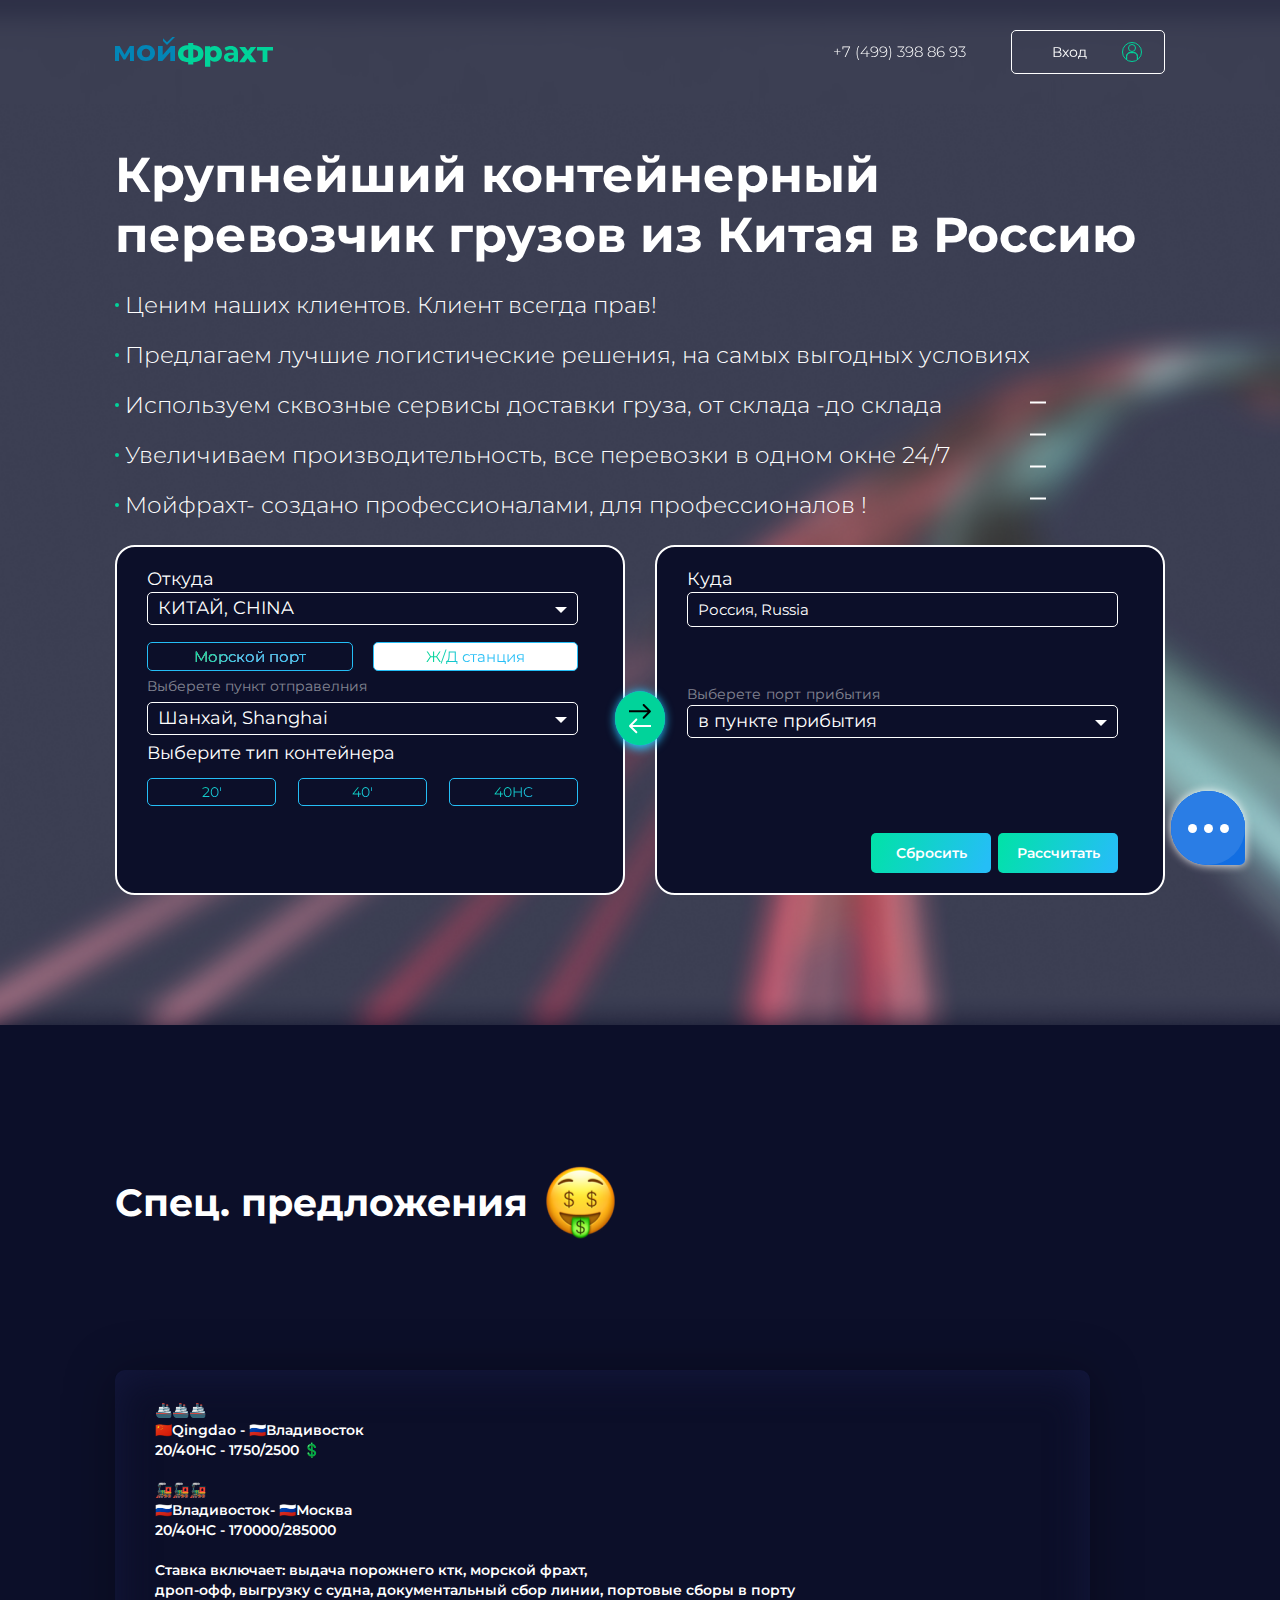
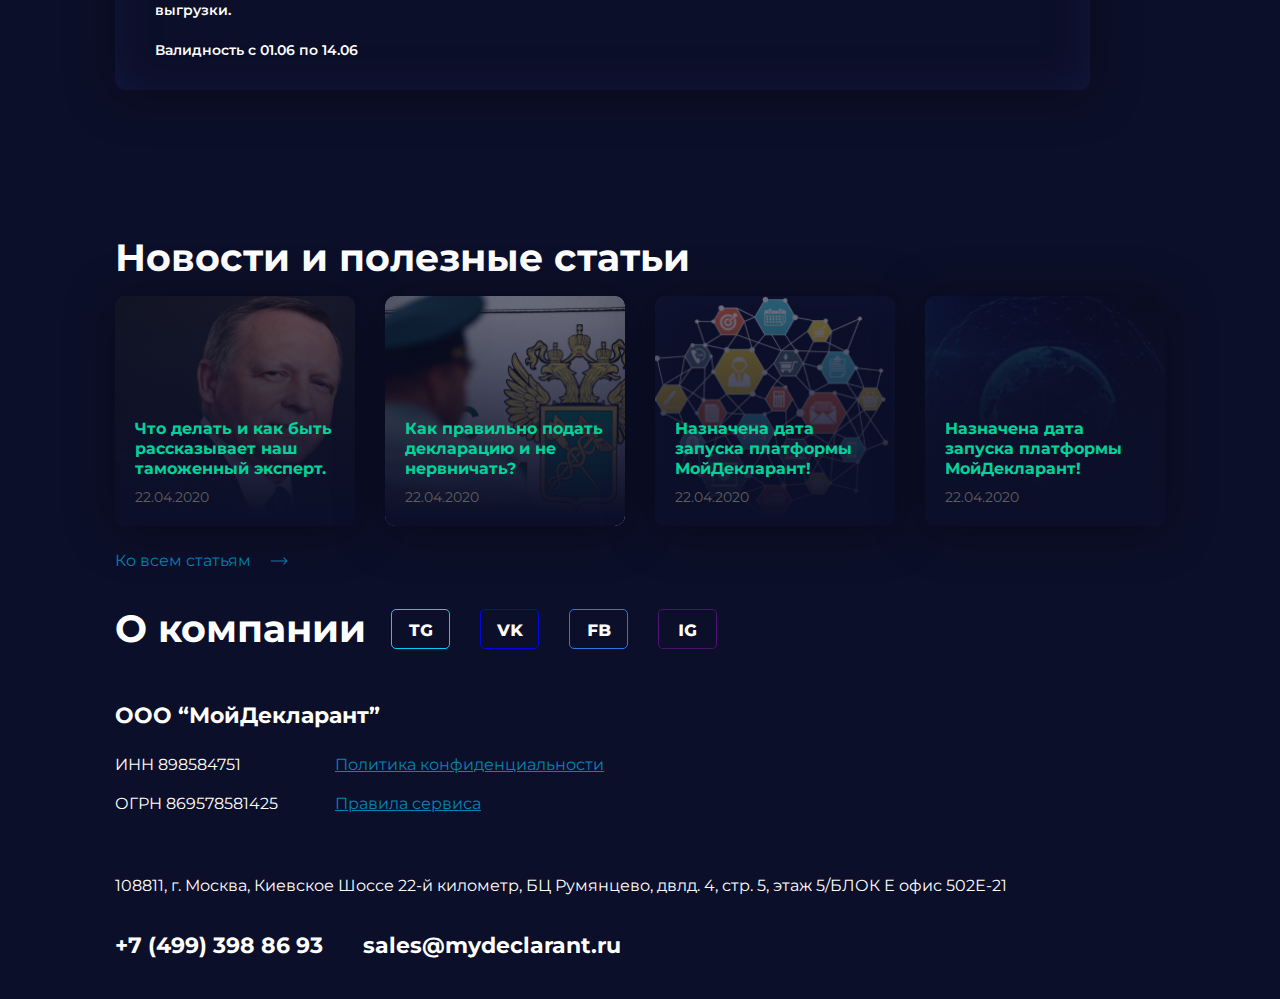
==== index.html @ 87dac3f7 "Add files via upload" ====
<!DOCTYPE html>
<html lang="en">

<head>
    <meta charset="UTF-8">
    <meta http-equiv="X-UA-Compatible" content="IE=edge">
    <meta name="viewport" content="width=device-width, initial-scale=1.0">
    <title>Document</title>
    <link rel="stylesheet" href="css/style.min.css">
    <link rel="preconnect" href="https://fonts.googleapis.com">
    <link rel="preconnect" href="https://fonts.gstatic.com" crossorigin>
    <link
        href="https://fonts.googleapis.com/css2?family=Inter&family=Montserrat:ital,wght@0,200;0,300;0,400;0,500;0,600;0,700;0,800;0,900;1,300&display=swap"
        rel="stylesheet">
    <link rel="stylesheet" href="https://cdn.jsdelivr.net/npm/swiper@8/swiper-bundle.min.css" />
    <link rel="stylesheet" href="https://cdn.jsdelivr.net/npm/@fancyapps/ui@4.0/dist/fancybox.css" />
</head>

<body>

    <header class="header">
        <div class="container">
            <div class="header__inner">
                <a class="header__logo logo" href="#">
                    <img class="logo-img" src="images/logo.svg" alt="logo">
                </a>
                <div class="header__wrapper">
                    <a class="header__phone" href="tel:+74993988693">
                        +7 (499) 398 86 93
                    </a>
                    <a class="header__link" href="https://system.mydeclarant.ru/auth-gate/login">
                        <span>
                            Вход
                        </span>
                        <svg width="20" height="20" viewBox="0 0 20 20" fill="none" xmlns="http://www.w3.org/2000/svg">
                            <path
                                d="M15.5 14.2609V17.0163L15.3 17.1322V14.2609C15.3 13.7965 15.2099 13.3366 15.0345 12.9072C14.8592 12.4778 14.6021 12.0872 14.2774 11.7578C13.9527 11.4284 13.5669 11.1668 13.1418 10.9881C12.7166 10.8094 12.2606 10.7174 11.8 10.7174H8.2C7.2694 10.7174 6.3784 11.0925 5.72259 11.7578C5.06703 12.4229 4.7 13.3234 4.7 14.2609V16.9867L4.5 16.9287V14.2609C4.5 13.2611 4.89154 12.3037 5.58624 11.599C6.2807 10.8945 7.22104 10.5 8.2 10.5H11.8C12.779 10.5 13.7193 10.8945 14.4138 11.599C15.1085 12.3037 15.5 13.2611 15.5 14.2609Z"
                                stroke="#01D39A" />
                            <circle cx="10" cy="10" r="9.5" stroke="#01D39A" />
                            <circle cx="10" cy="6" r="3.5" stroke="#01D39A" />
                        </svg>
                        <span class="line line--left"></span>
                        <span class="line line--right"></span>
                    </a>
                </div>
                <button class="header__burger">
                    <span>

                    </span>
                    <span>

                    </span>
                    <span>

                    </span>
                </button>
            </div>
        </div>
    </header>

    <div class="wrapper">
        <main class="main">
            <section class="main__section-top section-top" id="section-top">
                <div class="container">
                    <div class="section-top__inner">
                        <div class="section-top__body section-top-body">
                            <h1 class="section-top-body__title">
                                Крупнейший контейнерный перевозчик грузов из Китая в Россию
                            </h1>
                            <ul class="section-top-body__list">
                                <li class="section-top-body__list-item">
                                    Ценим наших клиентов. Клиент всегда прав!
                                </li>
                                <li class="section-top-body__list-item">
                                    Предлагаем лучшие логистические решения, на самых выгодных условиях
                                </li>
                                <li class="section-top-body__list-item">
                                    Используем сквозные сервисы доставки груза, от склада -до склада
                                </li>
                                <li class="section-top-body__list-item">
                                    Увеличиваем производительность, все перевозки в одном окне 24/7
                                </li>
                                <li class="section-top-body__list-item">
                                    Мойфрахт- создано профессионалами, для профессионалов !
                                </li>
                            </ul>
                        </div>
                        <form class="section-top__form section-top-form section-top-form--station">
                            <div class="section-top-form__from section-top-form-from">
                                <h3 class="section-top-form-from__title">
                                    Откуда
                                </h3>
                                <div class="section-top-form-from__select custom-select" style="width:200px;">
                                    <select>
                                        <option value="0">КИТАЙ, CHINA
                                        </option>
                                        <option value="1">
                                            КИТАЙ, CHINA

                                        </option>
                                        <option value="2">
                                            ВЬЕТНАМ, VIETNAM (Вьетнам)

                                        </option>
                                        <option value="3">
                                            ИНДИЯ, INDIA

                                        </option>
                                        <option value="4">
                                            КОРЕЯ, KOREA

                                        </option>
                                        <option value="5">
                                            ТАЙЛАНД, THAILAND

                                        </option>
                                    </select>
                                </div>
                                <div class="section-top-form-from__buttons section-top-form-from-buttons">
                                    <div class="section-top-form-from-buttons__box">
                                        <p class="section-top-form-from-buttons__box-text">
                                            Морской порт
                                        </p>
                                        <input class="section-top-form-from-buttons__box-input" type="checkbox" id="0">
                                    </div>
                                    <div
                                        class="section-top-form-from-buttons__box section-top-form-from-buttons__box--active">
                                        <p class="section-top-form-from-buttons__box-text">
                                            Ж/Д станция
                                        </p>
                                        <input class="section-top-form-from-buttons__box-input" type="checkbox" id="1">
                                    </div>
                                </div>
                                <p class="section-top-form-from__text">
                                    Выберете пункт отправелния
                                </p>
                                <div class="section-top-form-from__target-select section-top-form-from__target-select--acitve custom-select"
                                    style="width:200px;" id="1">
                                    <select>
                                        <option value="0">
                                            Шанхай, Shanghai

                                        </option>
                                        <option value="1">
                                            Шанхай, Shanghai

                                        </option>
                                        <option value="2">
                                            Нингбо, Ningbo

                                        </option>
                                        <option value="3">
                                            Циндао, Qingdao

                                        </option>
                                        <option value="4">
                                            Сямынь, Xiamen

                                        </option>
                                        <option value="5">
                                            Яньтянь, Yantian

                                        </option>
                                        <option value="6">
                                            Далянь, Dalian

                                        </option>
                                        <option value="7">
                                            Синганг, Xingang

                                        </option>
                                        <option value="8">
                                            Тианзинь, Tianjin

                                        </option>
                                        <option value="9">
                                            Шантоу, Shantou

                                        </option>
                                        <option value="10">
                                            Шэкоу, Shekou

                                        </option>
                                        <option value="11">
                                            Тайцанг, Taicang

                                        </option>
                                        <option value="12">
                                            Жапу, Zhapu

                                        </option>
                                        <option value="13">
                                            Нанша, Nansha

                                        </option>
                                        <option value="14">
                                            Рижао, Rizhao

                                        </option>
                                        <option value="15">
                                            Ляньюньган, Lianyungang

                                        </option>
                                    </select>
                                </div>
                                <div class="section-top-form-from__target-select custom-select" style="width:200px;"
                                    id="2">
                                    <select>
                                        <option value="0">
                                            Хайфон, HaiPhong

                                        </option>
                                        <option value="1">
                                            Хайфон, HaiPhong

                                        </option>
                                        <option value="2">
                                            Хошимин, Ho Chi Minh

                                        </option>
                                    </select>
                                </div>
                                <div class="section-top-form-from__target-select custom-select" style="width:200px;"
                                    id="3">
                                    <select>
                                        <option value="0">
                                            Мундра, Mundra

                                        </option>
                                        <option value="1">
                                            Мундра, Mundra

                                        </option>
                                        <option value="2">
                                            Нава Шева, Nhava Sheva

                                        </option>
                                    </select>
                                </div>
                                <div class="section-top-form-from__target-select custom-select" style="width:200px;"
                                    id="4">
                                    <select>
                                        <option value="0">
                                            Пусан, Busan

                                        </option>
                                        <option value="1">
                                            Пусан, Busan

                                        </option>
                                    </select>
                                </div>
                                <div class="section-top-form-from__target-select custom-select" style="width:200px;"
                                    id="5">
                                    <select>
                                        <option value="0">
                                            Бангкок, Bangkok

                                        </option>
                                        <option value="1">
                                            Бангкок, Bangkok

                                        </option>
                                        <option value="2">
                                            Лаем Чабанг, Laem Chabang

                                        </option>
                                    </select>
                                </div>
                                <p class="section-top-form-from__subtexxt">
                                    Выберите тип контейнера
                                </p>
                                <div class="section-top-form-from__types section-top-form-from-types">
                                    <div class="section-top-form-from-types__box">
                                        <p class="section-top-form-from-types__box-text">
                                            20'
                                        </p>
                                        <input class="section-top-form-from-types__box-input" type="checkbox">
                                    </div>
                                    <div class="section-top-form-from-types__box">
                                        <p class="section-top-form-from-types__box-text">
                                            40'
                                        </p>
                                        <input class="section-top-form-from-types__box-input" type="checkbox">
                                    </div>
                                    <div class="section-top-form-from-types__box">
                                        <p class="section-top-form-from-types__box-text">
                                            40HC
                                        </p>
                                        <input class="section-top-form-from-types__box-input" type="checkbox">
                                    </div>
                                </div>
                            </div>
                            <button class="section-top-form__btn">
                                <svg width="50" height="55" viewBox="0 0 50 55" fill="none"
                                    xmlns="http://www.w3.org/2000/svg">
                                    <ellipse cx="25" cy="27.358" rx="25" ry="27.0062" fill="#25BEF6" />
                                    <ellipse cx="25" cy="27.358" rx="25" ry="27.0062" fill="#01D39A" />
                                    <path
                                        d="M35.7071 21.0435C36.0976 20.653 36.0976 20.0198 35.7071 19.6293L29.3431 13.2654C28.9526 12.8748 28.3195 12.8748 27.9289 13.2654C27.5384 13.6559 27.5384 14.289 27.9289 14.6796L33.5858 20.3364L27.9289 25.9933C27.5384 26.3838 27.5384 27.017 27.9289 27.4075C28.3195 27.798 28.9526 27.798 29.3431 27.4075L35.7071 21.0435ZM14 21.3364L35 21.3364V19.3364L14 19.3364V21.3364Z"
                                        fill="black" />
                                    <path
                                        d="M14.2929 34.2127C13.9024 34.6032 13.9024 35.2364 14.2929 35.6269L20.6569 41.9908C21.0474 42.3814 21.6805 42.3814 22.0711 41.9908C22.4616 41.6003 22.4616 40.9671 22.0711 40.5766L16.4142 34.9198L22.0711 29.2629C22.4616 28.8724 22.4616 28.2392 22.0711 27.8487C21.6805 27.4582 21.0474 27.4582 20.6569 27.8487L14.2929 34.2127ZM36 33.9198L25.5 33.9198L25.5 35.9198L36 35.9198L36 33.9198ZM25.5 33.9198L15 33.9198L15 35.9198L25.5 35.9198L25.5 33.9198Z"
                                        fill="white" />
                                </svg>
                            </button>
                            <div class="section-top-form__to section-top-form-to">
                                <h3 class="section-top-form-to__title">
                                    Куда
                                </h3>
                                <input class="section-top-form-to__input" type="text" value="Россия, Russia" disabled>
                                <p class="section-top-form-to__text">
                                    Выберете пункт назначения
                                </p>
                                <div class="custom-select" style="width:200px;">
                                    <select>
                                        <option value="0">
                                            Владивосток
                                        </option>
                                        <option value="1">
                                            Владивосток
                                        </option>
                                        <option value="2">
                                            Санкт-Петербург
                                        </option>
                                        <option value="3">
                                            Москва
                                        </option>
                                        <option value="4">
                                            Екатеринбург
                                        </option>
                                        <option value="5">
                                            Новосибирск
                                        </option>
                                    </select>
                                </div>
                                <p class="section-top-form-to__text">
                                    Выберете 
                                    <span>
                                        пункт
                                    </span>
                                    <span>
                                        порт
                                    </span>
                                    прибытия
                                </p>
                                <div class="custom-select" style="width:200px;">
                                    <select>
                                        <option value="0">
                                            Владивосток
                                        </option>
                                        <option value="1">
                                            Владивосток
                                        </option>
                                        <option value="2">
                                            Восточный/Находка
                                        </option>
                                        <option value="3">
                                            Санкт-Петербург
                                        </option>
                                    </select>
                                </div>
                                <p class="section-top-form-to__subtext">
                                    Место таможенного оформления
                                </p>
                                <div class="custom-select" style="width:200px;">
                                    <select>
                                        <option value="0">
                                            в пункте прибытия
                                        </option>
                                        <option value="1">
                                            в пункте прибытия
                                        </option>
                                        <option value="2">
                                            в порту прибытия
                                        </option>
                                    </select>
                                </div>
                                <div class="section-top-form-to__buttons">
                                    <button class="section-top-form-to__buttons-btn" type="reset">
                                        Сбросить
                                    </button>
                                    <button class="section-top-form-to__buttons-btn" type="submit">
                                        Рассчитать
                                    </button>
                                </div>
                            </div>
                        </form>
                    </div>
                </div>
            </section>
            <section class="main__offers offers" id="offers">
                <div class="container">
                    <h2 class="offers__title title">
                        Спец. предложения
                        <span>
                            <img class="offers__title-img" src="images/offers-img.png" alt="img">
                        </span>
                    </h2>
                    <div class="offers__box offers-box">
                        <!-- <h3 class="offers-box__title">
                            Предложение месяца
                        </h3> -->
                        <p class="offers-box__text">
                            🚢🚢🚢 <br>
                            🇨🇳Qingdao - 🇷🇺Владивосток <br>
                            20/40HC - 1750/2500 💲
                            <br> <br>
                            🚂🚂🚂 <br>
                            🇷🇺Владивосток- 🇷🇺Москва <br>
                            20/40HC - 170000/285000
                            <br> <br>
                            Ставка включает: выдача порожнего ктк, морской фрахт, <br>
                            дроп-офф, выгрузку с судна, документальный сбор линии, портовые сборы в порту выгрузки.
                            <br> <br>
                            Валидность с 01.06 по 14.06
                        </p>
                        <div class="offers-box__bottom">
                            <del class="offers-box__bottom-past">
                                300 000 ₽
                            </del>
                            <ins class="offers-box__bottom-current">
                                239 500₽
                            </ins>
                        </div>

                    </div>
                </div>
            </section>
            <section class="main__news news" id="news">
                <div class="container">
                    <h2 class="news__title title">
                        Новости и полезные статьи
                    </h2>
                    <div class="news__inner">
                        <div class="news__item news-item">
                            <img class="news-item__img" src="images/news-img-1.png" alt="img">
                            <a class="news-item__link" href="#">
                                Что делать и как быть рассказывает наш таможенный эксперт.
                            </a>
                            <p class="news-item__date">
                                22.04.2020
                            </p>
                        </div>
                        <div class="news__item news-item">
                            <img class="news-item__img" src="images/news-img-2.png" alt="img">
                            <a class="news-item__link" href="#">
                                Как правильно подать декларацию и не нервничать?
                            </a>
                            <p class="news-item__date">
                                22.04.2020
                            </p>
                        </div>
                        <div class="news__item news-item">
                            <img class="news-item__img" src="images/news-img-3.png" alt="img">
                            <a class="news-item__link" href="#">
                                Назначена дата запуска платформы МойДекларант!
                            </a>
                            <p class="news-item__date">
                                22.04.2020
                            </p>
                        </div>
                        <div class="news__item news-item">
                            <img class="news-item__img" src="images/news-img-4.png" alt="img">
                            <a class="news-item__link" href="#">
                                Назначена дата запуска платформы МойДекларант!
                            </a>
                            <p class="news-item__date">
                                22.04.2020
                            </p>
                        </div>
                    </div>
                    <a class="news__link" href="news.html">
                        <span>
                            Ко всем статьям
                        </span>
                        <svg width="17" height="8" viewBox="0 0 17 8" fill="none" xmlns="http://www.w3.org/2000/svg">
                            <path
                                d="M16.3536 4.35355C16.5488 4.15829 16.5488 3.84171 16.3536 3.64645L13.1716 0.464467C12.9763 0.269205 12.6597 0.269205 12.4645 0.464467C12.2692 0.659729 12.2692 0.976312 12.4645 1.17157L15.2929 4L12.4645 6.82843C12.2692 7.02369 12.2692 7.34027 12.4645 7.53553C12.6597 7.7308 12.9763 7.7308 13.1716 7.53554L16.3536 4.35355ZM-4.37114e-08 4.5L16 4.5L16 3.5L4.37114e-08 3.5L-4.37114e-08 4.5Z"
                                fill="#0385B6" />
                        </svg>
                    </a>
                </div>
            </section>
            <section class="main__about about" id="about">
                <div class="container">
                    <div class="about__inner">
                        <h2 class="about__title title">
                            О компании
                        </h2>
                        <ul class="about__socials about-socials">
                            <li class="about-socials__item">
                                <a class="about-socials__link" href="https://t.me/mylogist">
                                    TG
                                </a>
                            </li>
                            <li class="about-socials__item">
                                <a class="about-socials__link" href="https://vk.com/id798464307">
                                    VK
                                </a>
                            </li>
                            <li class="about-socials__item">
                                <a class="about-socials__link"
                                    href="https://www.facebook.com/mydeclarant.ru?mibextid=LQQJ4d">
                                    FB
                                </a>
                            </li>
                            <li class="about-socials__item">
                                <a class="about-socials__link"
                                    href="https://www.instagram.com/mydeclarant.ru/?igshid=1huqmplqkxw2p">
                                    IG
                                </a>
                            </li>
                        </ul>
                    </div>
                </div>
            </section>
            <section class="main__popup popup" id="popup">
                <h2 class="popup__title">
                    Заявка на расчет
                </h2>
                <form class="popup__form popup-form" action="#">
                    <div class="popup-form__box">
                        <label class="popup-form__box-text" for="">
                            Почта
                        </label>
                        <input class="popup-form__box-input" type="text" placeholder="example@mail.com">
                    </div>
                    <div class="popup-form__box">
                        <label class="popup-form__box-text" for="">
                            Пароль
                        </label>
                        <input class="popup-form__box-input" type="text" placeholder="">
                    </div>
                    <div class="popup-form__box">
                        <label class="popup-form__box-text" for="">
                            Повторите пароль
                        </label>
                        <input class="popup-form__box-input" type="text" placeholder="">
                    </div>
                    <label class="container">
                        Я принимаю условия Пользовательского соглашения и даю свое согласие на обработку моей
                        персональной информации на услоиях, определенных Политикой конфиденциальности.
                        <input type="checkbox">
                        <span class="checkmark"></span>
                    </label>
                    <button class="popup-form__btn" type="submit">
                        Подтвердить
                    </button>
                </form>
            </section>
            <div class="main__page-buttons page-buttons">
                <a class="page-buttons__box" href="#section-top" id="1">
                    <div class="page-buttons__btn">

                    </div>
                    <p class="page-buttons__box-text">
                        МойФрахт
                    </p>
                </a>
                <a class="page-buttons__box" href="#offers" id="2">
                    <div class="page-buttons__btn">

                    </div>
                    <p class="page-buttons__box-text">
                        Предложения
                    </p>
                </a>
                <a class="page-buttons__box" href="#news" id="3">
                    <div class="page-buttons__btn">

                    </div>
                    <p class="page-buttons__box-text">
                        Новости
                    </p>
                </a>
                <a class="page-buttons__box" href="#about" id="4">
                    <div class="page-buttons__btn">

                    </div>
                    <p class="page-buttons__box-text">

                        О Компании

                    </p>
                </a>
            </div>
            <div class="main__socials socials">
                <div class="socials__box">
                    <span>

                    </span>
                    <span>

                    </span>
                    <span>

                    </span>
                    <a class="socials__box-link" href="https://join.skype.com/invite/jgzcsWhY6mfs">
                        <img src="images/skype-icon.png" alt="skype">
                    </a>
                    <a class="socials__box-link"
                        href="https://api.whatsapp.com/send/?phone=79251301405&text&type=phone_number&app_absent=0">
                        <img src="images/whatsapp-icon.png" alt="whatsapp">
                    </a>
                    <a class="socials__box-link" href="https://t.me/mylogist">
                        <img src="images/telegram-icon.png" alt="telegram">
                    </a>
                </div>
            </div>
        </main>
        <footer class="footer">
            <div class="container">
                <a class="footer__title" href="https://mydeclarant.ru/">
                    ООО “МойДекларант”
                </a>
                <div class="footer__box">
                    <p class="footer__box-text">
                        ИНН 898584751
                    </p>
                    <a class="footer__box-link" href="files/politika.pdf" download="politika.pdf">
                        Политика конфиденциальности
                    </a>
                </div>
                <div class="footer__box">
                    <p class="footer__box-text">
                        ОГРН 869578581425
                    </p>
                    <a class="footer__box-link" href="files/rules_2023.pdf" download="rules_2023.pdf">
                        Правила сервиса
                    </a>
                </div>
                <p class="footer__text">
                    108811, г. Москва, Киевское Шоссе 22-й километр, БЦ Румянцево, двлд. 4, стр. 5, этаж 5/БЛОК Е офис
                    502Е-21
                </p>
                <div class="footer__links">
                    <a class="footer__links-link" href="tel:+74993988693">
                        +7 (499) 398 86 93
                    </a>
                    <a class="footer__links-link" href="mailto:sales@mydeclarant.ru">
                        sales@mydeclarant.ru
                    </a>
                </div>
            </div>
        </footer>
    </div>

    <script src="https://cdn.jsdelivr.net/npm/@fancyapps/ui@4.0/dist/fancybox.umd.js"></script>
    <script src="https://ajax.googleapis.com/ajax/libs/jquery/3.6.3/jquery.min.js"></script>
    <script src="https://cdn.jsdelivr.net/npm/swiper@8/swiper-bundle.min.js"></script>
    <script src="js/main.min.js"></script>
</body>

</html>
---- css/style.min.css ----
@font-face{font-family:"Muller";src:url("../fonts/MullerRegular.eot");src:local("☺"),url("../fonts/MullerRegular.woff") format("woff"),url("../fonts/MullerRegular.ttf") format("truetype");font-weight:400;font-style:normal}@font-face{font-family:"Muller";src:url("../fonts/MullerBold.eot");src:local("☺"),url("../fonts/MullerBold.woff") format("woff"),url("../fonts/MullerBold.ttf") format("truetype");font-weight:700;font-style:normal}*{padding:0;margin:0;border:0}*,*:before,*:after{-webkit-box-sizing:border-box;box-sizing:border-box}:focus,:active{outline:none}a:focus,a:active{outline:none}nav,footer,header,aside{display:block}html,body{height:100%;width:100%;font-size:100%;line-height:1;font-size:14px;-ms-text-size-adjust:100%;-moz-text-size-adjust:100%;-webkit-text-size-adjust:100%}input,button,textarea{font-family:inherit}input::-ms-clear{display:none}button{cursor:pointer}button::-moz-focus-inner{padding:0;border:0}a,a:visited{text-decoration:none}a:hover{text-decoration:none}ul li{list-style:none}img{vertical-align:top}h1,h2,h3,h4,h5,h6{font-size:inherit;font-weight:400}button{background:unset}html,body{height:100%;background:#0c0f29;font-family:"Montserrat",sans-serif;scroll-behavior:smooth}.wrapper{display:-webkit-box;display:-ms-flexbox;display:flex;-webkit-box-orient:vertical;-webkit-box-direction:normal;-ms-flex-direction:column;flex-direction:column;min-height:100%}.main{-webkit-box-flex:1;-ms-flex:1 0 auto;flex:1 0 auto;position:relative}.footer{-webkit-box-flex:0;-ms-flex:0 0 auto;flex:0 0 auto}.container{max-width:1080px;margin:0 auto;padding:0 15px}.big-container{max-width:1440px;margin:0 auto;padding:0px}.title{font-weight:700;color:#fff;font-size:38px;line-height:46px}@media(max-width: 1080px){.title{font-size:calc(24px + 14 * ((100vw - 320px) / 760))}}@media(max-width: 1080px){.title{line-height:calc(30px + 16 * ((100vw - 320px) / 760))}}.fancybox__backdrop{background:#000 !important}.carousel__button{top:27px !important;right:32px !important}.body--first .page-buttons__box:nth-child(1) .page-buttons__box-text{opacity:1}.body--first .page-buttons__box:nth-child(1) .page-buttons__btn{-webkit-transform:translateX(-16px);-ms-transform:translateX(-16px);transform:translateX(-16px);height:4px;width:32px;background:#01d39a}.body--second .page-buttons__box:nth-child(2) .page-buttons__box-text{opacity:1}.body--second .page-buttons__box:nth-child(2) .page-buttons__btn{-webkit-transform:translateX(-16px);-ms-transform:translateX(-16px);transform:translateX(-16px);height:4px;width:32px;background:#01d39a}.body--third .page-buttons__box:nth-child(3) .page-buttons__box-text{opacity:1}.body--third .page-buttons__box:nth-child(3) .page-buttons__btn{-webkit-transform:translateX(-16px);-ms-transform:translateX(-16px);transform:translateX(-16px);height:4px;width:32px;background:#01d39a}.body--fourth .page-buttons__box:nth-child(4) .page-buttons__box-text{opacity:1}.body--fourth .page-buttons__box:nth-child(4) .page-buttons__btn{-webkit-transform:translateX(-16px);-ms-transform:translateX(-16px);transform:translateX(-16px);height:4px;width:32px;background:#01d39a}.header{padding-top:30px;padding-bottom:30px;position:fixed;-webkit-backdrop-filter:blur(12px);backdrop-filter:blur(12px);left:0;right:0;top:0;z-index:10}@media(max-width: 1080px){.header{padding-top:calc(15px + 15 * ((100vw - 320px) / 760))}}@media(max-width: 1080px){.header{padding-bottom:calc(15px + 15 * ((100vw - 320px) / 760))}}.header__inner{display:-webkit-box;display:-ms-flexbox;display:flex;-webkit-box-align:center;-ms-flex-align:center;align-items:center;-webkit-box-pack:justify;-ms-flex-pack:justify;justify-content:space-between}.header__phone{font-weight:300;font-size:15px;line-height:32px;color:#fff;-webkit-transition:color .3s;-o-transition:color .3s;transition:color .3s}@media(max-width: 1080px){.header__phone{font-size:calc(13px + 2 * ((100vw - 320px) / 760))}}@media(max-width: 1080px){.header__phone{line-height:calc(28px + 4 * ((100vw - 320px) / 760))}}.header__phone:hover{color:#01d39a}.header__wrapper{display:-webkit-box;display:-ms-flexbox;display:flex;-webkit-box-align:center;-ms-flex-align:center;align-items:center;gap:45px;gap:45px}@media(max-width: 1080px){.header__wrapper{gap:calc(15px + 30 * ((100vw - 320px) / 760))}}.header__link{color:#fff;font-size:14px;line-height:32px;padding-top:5px;padding-left:40px;padding-right:22px;padding-bottom:5px;border:1px solid #fff;border-radius:5px;display:-webkit-box;display:-ms-flexbox;display:flex;-webkit-box-align:center;-ms-flex-align:center;align-items:center;gap:35px;position:relative}@media(max-width: 1080px){.header__link{font-size:calc(13px + 1 * ((100vw - 320px) / 760))}}@media(max-width: 1080px){.header__link{line-height:calc(28px + 4 * ((100vw - 320px) / 760))}}@media(max-width: 1080px){.header__link{padding-top:calc(3px + 2 * ((100vw - 320px) / 760))}}@media(max-width: 1080px){.header__link{padding-left:calc(20px + 20 * ((100vw - 320px) / 760))}}@media(max-width: 1080px){.header__link{padding-right:calc(10px + 12 * ((100vw - 320px) / 760))}}@media(max-width: 1080px){.header__link{padding-bottom:calc(3px + 2 * ((100vw - 320px) / 760))}}@media(max-width: 1080px){.header__link{gap:calc(20px + 15 * ((100vw - 320px) / 760))}}.header__link .line{position:absolute;top:-1px;right:-1px;bottom:-1px;left:-1px;display:block;overflow:hidden;border-radius:5px}.header__link .line::before{content:"";display:block;position:absolute;background-color:#01d39a;-webkit-transition:height .3s ease,width .3s ease;-o-transition:height .3s ease,width .3s ease;transition:height .3s ease,width .3s ease;border-radius:5px}.header__link .line::after{content:"";display:block;position:absolute;background-color:#01d39a;-webkit-transition:height .3s ease,width .3s ease;-o-transition:height .3s ease,width .3s ease;transition:height .3s ease,width .3s ease;border-radius:5px}.header__link .line--left:after{top:0;left:0;height:1px;width:0}.header__link .line--left:before{bottom:0;left:0;height:0;width:1px}.header__link .line--right:before{top:0;right:0;height:0;width:1px}.header__link .line--right:after{right:0;bottom:0;height:1px;width:0}.header__link:hover .line--right:before{height:100%}.header__link:hover .line--right:after{width:100%}.header__link:hover .line--left:before{height:100%}.header__link:hover .line--left:after{width:100%}.header__link svg{width:20px;height:20px}@media(max-width: 1080px){.header__link svg{width:calc(16px + 4 * ((100vw - 320px) / 760))}}@media(max-width: 1080px){.header__link svg{height:calc(16px + 4 * ((100vw - 320px) / 760))}}.header__burger{display:none}.logo{width:158px;height:30px}@media(max-width: 1080px){.logo{width:calc(130px + 28 * ((100vw - 320px) / 760))}}@media(max-width: 1080px){.logo{height:calc(26px + 4 * ((100vw - 320px) / 760))}}.logo-img{width:100%;height:100%}.section-top{padding-top:145px;padding-bottom:130px;background-image:url(../images/section-top-bg.png);background-repeat:no-repeat;background-size:cover;width:100%;height:100%}@media(max-width: 1080px){.section-top{padding-top:calc(100px + 45 * ((100vw - 320px) / 760))}}@media(max-width: 1080px){.section-top{padding-bottom:calc(40px + 90 * ((100vw - 320px) / 760))}}.section-top__inner{display:-webkit-box;display:-ms-flexbox;display:flex;-webkit-box-orient:vertical;-webkit-box-direction:normal;-ms-flex-direction:column;flex-direction:column;width:100%;gap:25px}.section-top-body__title{font-weight:700;font-size:49px;line-height:60px;color:#fff;max-width:unset;margin-bottom:25px}@media(max-width: 1080px){.section-top-body__title{font-size:calc(26px + 23 * ((100vw - 320px) / 760))}}@media(max-width: 1080px){.section-top-body__title{line-height:calc(32px + 28 * ((100vw - 320px) / 760))}}@media(max-width: 1080px){.section-top-body__title{margin-bottom:calc(15px + 10 * ((100vw - 320px) / 760))}}.section-top-body__list{display:-webkit-box;display:-ms-flexbox;display:flex;-webkit-box-orient:vertical;-webkit-box-direction:normal;-ms-flex-direction:column;flex-direction:column;gap:20px}.section-top-body__list-item{font-weight:300;padding-left:10px;font-size:23px;line-height:30px;color:#fff;position:relative}@media(max-width: 1080px){.section-top-body__list-item{padding-left:calc(15px + -5 * ((100vw - 320px) / 760))}}@media(max-width: 1080px){.section-top-body__list-item{font-size:calc(16px + 7 * ((100vw - 320px) / 760))}}@media(max-width: 1080px){.section-top-body__list-item{line-height:calc(20px + 10 * ((100vw - 320px) / 760))}}.section-top-body__list-item::before{content:"";width:4px;height:4px;left:0px;border-radius:100%;background:#01d39a;position:absolute;top:50%;-webkit-transform:translateY(-50%);-ms-transform:translateY(-50%);transform:translateY(-50%)}.offers{padding-top:140px;margin-bottom:145px}@media(max-width: 1080px){.offers{padding-top:calc(40px + 100 * ((100vw - 320px) / 760))}}@media(max-width: 1080px){.offers{margin-bottom:calc(40px + 105 * ((100vw - 320px) / 760))}}.offers__title{margin-bottom:130px;-webkit-box-align:center;-ms-flex-align:center;align-items:center;display:-webkit-box;display:-ms-flexbox;display:flex;gap:15px}@media(max-width: 1080px){.offers__title{margin-bottom:calc(30px + 100 * ((100vw - 320px) / 760))}}.offers__title img{height:75px;width:75px;border-radius:100%}@media(max-width: 1080px){.offers__title img{height:calc(40px + 35 * ((100vw - 320px) / 760))}}@media(max-width: 1080px){.offers__title img{width:calc(40px + 35 * ((100vw - 320px) / 760))}}.offers-box{padding-top:30px;padding-bottom:20px;padding-right:100px;padding-left:40px;background:#0c0f29;-webkit-box-shadow:0px 4px 50px rgba(0,0,0,.35),inset 0px 4px 40px #14183e;box-shadow:0px 4px 50px rgba(0,0,0,.35),inset 0px 4px 40px #14183e;border-radius:10px;max-width:975px;position:relative}@media(max-width: 1080px){.offers-box{padding-top:calc(20px + 10 * ((100vw - 320px) / 760))}}@media(max-width: 1080px){.offers-box{padding-bottom:calc(15px + 5 * ((100vw - 320px) / 760))}}@media(max-width: 1080px){.offers-box{padding-right:calc(50px + 50 * ((100vw - 320px) / 760))}}@media(max-width: 1080px){.offers-box{padding-left:calc(15px + 25 * ((100vw - 320px) / 760))}}.offers-box__title{font-weight:800;font-size:30px;line-height:37px;margin-bottom:20px;color:#0385b6;max-width:700px}@media(max-width: 1080px){.offers-box__title{font-size:calc(20px + 10 * ((100vw - 320px) / 760))}}@media(max-width: 1080px){.offers-box__title{line-height:calc(27px + 10 * ((100vw - 320px) / 760))}}@media(max-width: 1080px){.offers-box__title{margin-bottom:calc(15px + 5 * ((100vw - 320px) / 760))}}.offers-box__text{font-weight:600;font-size:14px;line-height:20px;margin-bottom:10px;color:#fff;max-width:700px;display:-webkit-box;display:-ms-flexbox;display:flex;-webkit-box-orient:vertical;-webkit-box-direction:normal;-ms-flex-direction:column;flex-direction:column}@media(max-width: 1080px){.offers-box__text{font-size:calc(12px + 2 * ((100vw - 320px) / 760))}}@media(max-width: 1080px){.offers-box__text{line-height:calc(18px + 2 * ((100vw - 320px) / 760))}}@media(max-width: 1080px){.offers-box__text{margin-bottom:calc(5px + 5 * ((100vw - 320px) / 760))}}.offers-box__bottom{display:-webkit-box;display:-ms-flexbox;display:flex;-webkit-box-align:end;-ms-flex-align:end;align-items:flex-end;gap:30px;display:none}.offers-box__bottom-past{font-weight:200;font-size:35px;line-height:43px;display:-webkit-box;display:-ms-flexbox;display:flex;-webkit-box-align:center;-ms-flex-align:center;align-items:center;text-align:right;text-decoration-line:line-through;color:#0385b6}.offers-box__bottom-current{font-weight:700;font-size:55px;line-height:67px;color:#01d39a;text-decoration:unset}.offers-box__img{position:absolute;height:75px;width:75px;border-radius:100%;top:20px;right:12px}@media(max-width: 1080px){.offers-box__img{height:calc(40px + 35 * ((100vw - 320px) / 760))}}@media(max-width: 1080px){.offers-box__img{width:calc(40px + 35 * ((100vw - 320px) / 760))}}@media(max-width: 1080px){.offers-box__img{right:calc(5px + 7 * ((100vw - 320px) / 760))}}.news{margin-bottom:35px}@media(max-width: 1080px){.news{margin-bottom:calc(40px + -5 * ((100vw - 320px) / 760))}}.news__title{margin-bottom:15px}.news__inner{gap:30px;display:-webkit-box;display:-ms-flexbox;display:flex;margin-bottom:25px;margin-bottom:25px}@media(max-width: 1080px){.news__inner{gap:calc(15px + 15 * ((100vw - 320px) / 760))}}@media(max-width: 1080px){.news__inner{margin-bottom:calc(15px + 10 * ((100vw - 320px) / 760))}}.news__link{display:-webkit-box;display:-ms-flexbox;display:flex;-webkit-box-align:center;-ms-flex-align:center;align-items:center;gap:20px;font-size:16px;line-height:20px;color:#0385b6;-webkit-transition:color .3s;-o-transition:color .3s;transition:color .3s}@media(max-width: 1080px){.news__link{gap:calc(10px + 10 * ((100vw - 320px) / 760))}}@media(max-width: 1080px){.news__link{font-size:calc(12px + 4 * ((100vw - 320px) / 760))}}@media(max-width: 1080px){.news__link{line-height:calc(18px + 2 * ((100vw - 320px) / 760))}}.news__link:hover{color:#01d39a}.news__link:hover svg path{fill:#01d39a}.news__link svg path{-webkit-transition:fill .3s;-o-transition:fill .3s;transition:fill .3s}.news-item{-webkit-box-shadow:0 4px 50px rgba(0,0,0,.35),inset 0 4px 40px #14183e;box-shadow:0 4px 50px rgba(0,0,0,.35),inset 0 4px 40px #14183e;background:-webkit-gradient(linear, left bottom, left top, color-stop(3.66%, #0c0f29), color-stop(95.73%, rgba(12, 15, 41, 0.6)));background:-o-linear-gradient(bottom, #0c0f29 3.66%, rgba(12, 15, 41, 0.6) 95.73%);background:linear-gradient(0deg, #0c0f29 3.66%, rgba(12, 15, 41, 0.6) 95.73%);border-radius:10px;position:relative;height:230px;max-height:230px;padding:20px;z-index:1;display:-webkit-box;display:-ms-flexbox;display:flex;-webkit-box-orient:vertical;-webkit-box-direction:normal;-ms-flex-direction:column;flex-direction:column;-webkit-box-pack:end;-ms-flex-pack:end;justify-content:flex-end;width:100%;cursor:pointer;overflow:hidden}@media(max-width: 1080px){.news-item{padding:calc(15px + 5 * ((100vw - 320px) / 760))}}.news-item::before{content:"";position:absolute;width:100%;height:100%;top:0;left:0;right:0;bottom:0;border-radius:10px;-o-object-fit:cover;object-fit:cover;background:-webkit-gradient(linear, left bottom, left top, color-stop(3.66%, #0c0f29), color-stop(95.73%, rgba(12, 15, 41, 0.6)));background:-o-linear-gradient(bottom, #0c0f29 3.66%, rgba(12, 15, 41, 0.6) 95.73%);background:linear-gradient(0deg, #0c0f29 3.66%, rgba(12, 15, 41, 0.6) 95.73%);z-index:0}.news-item:hover .news-item__img{-webkit-transform:scale(1.1);-ms-transform:scale(1.1);transform:scale(1.1)}.news-item__img{position:absolute;width:100%;height:100%;top:0;left:0;right:0;bottom:0;border-radius:10px;-o-object-fit:cover;object-fit:cover;z-index:-1;-webkit-transition:-webkit-transform .3s;transition:-webkit-transform .3s;-o-transition:transform .3s;transition:transform .3s;transition:transform .3s, -webkit-transform .3s}.news-item__link{font-weight:700;margin-bottom:10px;font-size:16px;line-height:20px;color:#01d39a;position:relative;z-index:1;display:block}@media(max-width: 1080px){.news-item__link{margin-bottom:calc(5px + 5 * ((100vw - 320px) / 760))}}@media(max-width: 1080px){.news-item__link{font-size:calc(14px + 2 * ((100vw - 320px) / 760))}}@media(max-width: 1080px){.news-item__link{line-height:calc(18px + 2 * ((100vw - 320px) / 760))}}.news-item__date{position:relative;z-index:1;font-size:14px;line-height:17px;color:#5e5e5e}@media(max-width: 1080px){.news-item__date{font-size:calc(13px + 1 * ((100vw - 320px) / 760))}}@media(max-width: 1080px){.news-item__date{line-height:calc(16px + 1 * ((100vw - 320px) / 760))}}.about{margin-bottom:50px}@media(max-width: 1080px){.about{margin-bottom:calc(30px + 20 * ((100vw - 320px) / 760))}}.about__inner{display:-webkit-box;display:-ms-flexbox;display:flex;-webkit-box-align:center;-ms-flex-align:center;align-items:center;gap:25px;-ms-flex-wrap:wrap;flex-wrap:wrap}@media(max-width: 1080px){.about__inner{gap:calc(15px + 10 * ((100vw - 320px) / 760))}}.about-socials{display:-webkit-box;display:-ms-flexbox;display:flex;-webkit-box-align:center;-ms-flex-align:center;align-items:center;gap:30px}@media(max-width: 1080px){.about-socials{gap:calc(15px + 15 * ((100vw - 320px) / 760))}}.about-socials__item{width:59px;height:40px;display:-webkit-box;display:-ms-flexbox;display:flex;-webkit-box-pack:center;-ms-flex-pack:center;justify-content:center;-webkit-box-align:center;-ms-flex-align:center;align-items:center;position:relative;background:#0c0f29;border-radius:5px}@media(max-width: 1080px){.about-socials__item{width:calc(40px + 19 * ((100vw - 320px) / 760))}}@media(max-width: 1080px){.about-socials__item{height:calc(30px + 10 * ((100vw - 320px) / 760))}}.about-socials__item::before{content:"";width:102%;height:102%;position:absolute;top:50%;left:50%;-webkit-transform:translateX(-50%) translateY(-50%);-ms-transform:translateX(-50%) translateY(-50%);transform:translateX(-50%) translateY(-50%);z-index:-1;border-radius:5px}.about-socials__item:nth-child(1){border:1px solid #00d1ff}.about-socials__item:nth-child(2){border:1px solid #0009e5}.about-socials__item:nth-child(3){border:1px solid #2d76e3}.about-socials__item:nth-child(4){border:1px solid rgba(174,21,228,.4)}.about-socials__link{border-radius:5px;font-weight:700;font-size:20px;line-height:24px;display:-webkit-box;display:-ms-flexbox;display:flex;-webkit-box-align:center;-ms-flex-align:center;align-items:center;-webkit-box-pack:center;-ms-flex-pack:center;justify-content:center;text-align:center;font-variant:all-small-caps;color:#fff;width:100%;height:100%}@media(max-width: 1080px){.about-socials__link{font-size:calc(14px + 6 * ((100vw - 320px) / 760))}}@media(max-width: 1080px){.about-socials__link{line-height:calc(20px + 4 * ((100vw - 320px) / 760))}}.footer{padding-bottom:40px}@media(max-width: 1080px){.footer{padding-bottom:calc(20px + 20 * ((100vw - 320px) / 760))}}.footer__title{font-weight:700;font-size:22px;line-height:27px;margin-bottom:20px;color:#fff;display:block}@media(max-width: 1080px){.footer__title{font-size:calc(18px + 4 * ((100vw - 320px) / 760))}}@media(max-width: 1080px){.footer__title{line-height:calc(24px + 3 * ((100vw - 320px) / 760))}}@media(max-width: 1080px){.footer__title{margin-bottom:calc(10px + 10 * ((100vw - 320px) / 760))}}.footer__box{display:-webkit-box;display:-ms-flexbox;display:flex;-webkit-box-align:center;-ms-flex-align:center;align-items:center;margin-bottom:.5rem;gap:55px}@media(max-width: 1080px){.footer__box{gap:calc(15px + 40 * ((100vw - 320px) / 760))}}.footer__box:nth-child(3){margin-bottom:20px}@media(max-width: 1080px){.footer__box:nth-child(3){margin-bottom:calc(10px + 10 * ((100vw - 320px) / 760))}}.footer__box-text{width:165px;font-size:16px;line-height:32px;color:#fff}@media(max-width: 1080px){.footer__box-text{font-size:calc(12px + 4 * ((100vw - 320px) / 760))}}@media(max-width: 1080px){.footer__box-text{line-height:calc(20px + 12 * ((100vw - 320px) / 760))}}.footer__box-link{font-size:16px;line-height:32px;text-decoration-line:underline;color:#0385b6;-webkit-transition:color .3s;-o-transition:color .3s;transition:color .3s}@media(max-width: 1080px){.footer__box-link{font-size:calc(12px + 4 * ((100vw - 320px) / 760))}}@media(max-width: 1080px){.footer__box-link{line-height:calc(20px + 12 * ((100vw - 320px) / 760))}}.footer__box-link:hover{color:#01d39a}.footer__text{margin-top:50px;margin-bottom:30px;font-size:16px;line-height:32px;color:#fff}@media(max-width: 1080px){.footer__text{margin-top:calc(20px + 30 * ((100vw - 320px) / 760))}}@media(max-width: 1080px){.footer__text{margin-bottom:calc(20px + 10 * ((100vw - 320px) / 760))}}@media(max-width: 1080px){.footer__text{font-size:calc(12px + 4 * ((100vw - 320px) / 760))}}@media(max-width: 1080px){.footer__text{line-height:calc(20px + 12 * ((100vw - 320px) / 760))}}.footer__links{display:-webkit-box;display:-ms-flexbox;display:flex;-webkit-box-align:center;-ms-flex-align:center;align-items:center;gap:40px}@media(max-width: 1080px){.footer__links{gap:calc(5px + 35 * ((100vw - 320px) / 760))}}.footer__links-link{font-weight:700;font-size:22px;line-height:27px;color:#fff;-webkit-transition:color .3s;-o-transition:color .3s;transition:color .3s}@media(max-width: 1080px){.footer__links-link{font-size:calc(18px + 4 * ((100vw - 320px) / 760))}}@media(max-width: 1080px){.footer__links-link{line-height:calc(24px + 3 * ((100vw - 320px) / 760))}}.footer__links-link:hover{color:#01d39a}.popup{display:none;padding:75px 35px 80px 35px !important;background:#0c0f29 !important;border-radius:10px;max-width:550px}.popup__title{text-align:center;color:#fff;font-weight:800;font-size:30px;line-height:38px;margin-bottom:80px}@media(max-width: 1080px){.popup__title{font-size:calc(24px + 6 * ((100vw - 320px) / 760))}}@media(max-width: 1080px){.popup__title{line-height:calc(30px + 8 * ((100vw - 320px) / 760))}}@media(max-width: 1080px){.popup__title{margin-bottom:calc(30px + 50 * ((100vw - 320px) / 760))}}.popup-form__box{display:-webkit-box;display:-ms-flexbox;display:flex;-webkit-box-orient:vertical;-webkit-box-direction:normal;-ms-flex-direction:column;flex-direction:column;margin-bottom:25px}@media(max-width: 1080px){.popup-form__box{margin-bottom:calc(20px + 5 * ((100vw - 320px) / 760))}}.popup-form__box-text{margin-bottom:3px;font-weight:500;font-size:18px;line-height:23px;color:#fff}@media(max-width: 1080px){.popup-form__box-text{font-size:calc(14px + 4 * ((100vw - 320px) / 760))}}@media(max-width: 1080px){.popup-form__box-text{line-height:calc(18px + 5 * ((100vw - 320px) / 760))}}.popup-form__box-input{background:#fff;border-radius:5px;padding:22px;font-weight:300;font-size:20px;line-height:24px;color:#747474}@media(max-width: 1080px){.popup-form__box-input{padding:calc(15px + 7 * ((100vw - 320px) / 760))}}@media(max-width: 1080px){.popup-form__box-input{font-size:calc(16px + 4 * ((100vw - 320px) / 760))}}@media(max-width: 1080px){.popup-form__box-input{line-height:calc(20px + 4 * ((100vw - 320px) / 760))}}.popup-form__box-input::-webkit-input-placeholder{font-weight:300;font-size:20px;line-height:24px;color:#747474}.popup-form__box-input::-moz-placeholder{font-weight:300;font-size:20px;line-height:24px;color:#747474}.popup-form__box-input:-ms-input-placeholder{font-weight:300;font-size:20px;line-height:24px;color:#747474}.popup-form__box-input::-ms-input-placeholder{font-weight:300;font-size:20px;line-height:24px;color:#747474}.popup-form__box-input::placeholder{font-weight:300;font-size:20px;line-height:24px;color:#747474}@media(max-width: 1080px){.popup-form__box-input::-webkit-input-placeholder{font-size:calc(16px + 4 * ((100vw - 320px) / 760))}.popup-form__box-input::-moz-placeholder{font-size:calc(16px + 4 * ((100vw - 320px) / 760))}.popup-form__box-input:-ms-input-placeholder{font-size:calc(16px + 4 * ((100vw - 320px) / 760))}.popup-form__box-input::-ms-input-placeholder{font-size:calc(16px + 4 * ((100vw - 320px) / 760))}.popup-form__box-input::placeholder{font-size:calc(16px + 4 * ((100vw - 320px) / 760))}}@media(max-width: 1080px){.popup-form__box-input::-webkit-input-placeholder{line-height:calc(20px + 4 * ((100vw - 320px) / 760))}.popup-form__box-input::-moz-placeholder{line-height:calc(20px + 4 * ((100vw - 320px) / 760))}.popup-form__box-input:-ms-input-placeholder{line-height:calc(20px + 4 * ((100vw - 320px) / 760))}.popup-form__box-input::-ms-input-placeholder{line-height:calc(20px + 4 * ((100vw - 320px) / 760))}.popup-form__box-input::placeholder{line-height:calc(20px + 4 * ((100vw - 320px) / 760))}}.popup-form__btn{margin-top:50px;font-weight:800;font-size:22px;line-height:27px;display:-webkit-box;display:-ms-flexbox;display:flex;-webkit-box-pack:center;-ms-flex-pack:center;justify-content:center;margin-left:auto;margin-right:auto;-webkit-box-align:center;-ms-flex-align:center;align-items:center;text-align:center;color:#fff;background:#01d39a;border-radius:5px;padding:22px 41px;-webkit-filter:drop-shadow(0px 4px 10px #00967b);filter:drop-shadow(0px 4px 10px #00967b)}@media(max-width: 1080px){.popup-form__btn{margin-top:calc(30px + 20 * ((100vw - 320px) / 760))}}@media(max-width: 1080px){.popup-form__btn{font-size:calc(16px + 6 * ((100vw - 320px) / 760))}}@media(max-width: 1080px){.popup-form__btn{line-height:calc(20px + 7 * ((100vw - 320px) / 760))}}.popup-form .container{display:block;position:relative;padding-left:35px;margin-bottom:12px;cursor:pointer;font-weight:300;font-size:15px;line-height:18px;color:#fff;-webkit-user-select:none;-moz-user-select:none;-ms-user-select:none;user-select:none}@media(max-width: 1080px){.popup-form .container{font-size:calc(13px + 2 * ((100vw - 320px) / 760))}}@media(max-width: 1080px){.popup-form .container{line-height:calc(17px + 1 * ((100vw - 320px) / 760))}}.popup-form .container input{position:absolute;opacity:0;cursor:pointer;height:0;width:0}.popup-form .checkmark{position:absolute;top:0;left:0;height:18px;width:18px;background:#fff;border-radius:2px}.popup-form .container input:checked~.checkmark{border:1px solid #01d39a}.popup-form .checkmark:after{content:"";position:absolute;display:none}.popup-form .container input:checked~.checkmark:after{display:block}.popup-form .container .checkmark:after{width:12px;height:8px;position:absolute;top:50%;left:50%;-webkit-transform:translateX(-50%) translateY(-50%);-ms-transform:translateX(-50%) translateY(-50%);transform:translateX(-50%) translateY(-50%);background-repeat:no-repeat;background-size:contain;background-image:url(../images/tick-icon.svg)}.page-buttons{position:fixed;right:0px;top:50%;-webkit-transform:translateY(-50%);-ms-transform:translateY(-50%);transform:translateY(-50%);gap:15px;display:-webkit-box;display:-ms-flexbox;display:flex;-webkit-box-orient:vertical;-webkit-box-direction:normal;-ms-flex-direction:column;flex-direction:column;-webkit-box-align:end;-ms-flex-align:end;align-items:flex-end;z-index:10}.page-buttons__box{display:-webkit-box;display:-ms-flexbox;display:flex;-webkit-box-align:center;-ms-flex-align:center;align-items:center;-webkit-transition:-webkit-transform .3s;transition:-webkit-transform .3s;-o-transition:transform .3s;transition:transform .3s;transition:transform .3s, -webkit-transform .3s;cursor:pointer;width:250px;gap:15px}.page-buttons__box:hover{-webkit-transform:translateY(-3px);-ms-transform:translateY(-3px);transform:translateY(-3px)}.page-buttons__box:hover .page-buttons__box-text{opacity:1}.page-buttons__btn{display:block;width:16px;height:2px;background:#fff;-webkit-transition:width .3s,height .3s,-webkit-transform .3s;transition:width .3s,height .3s,-webkit-transform .3s;-o-transition:transform .3s,width .3s,height .3s;transition:transform .3s,width .3s,height .3s;transition:transform .3s,width .3s,height .3s,-webkit-transform .3s}.page-buttons__box-text{font-weight:500;font-size:14px;line-height:17px;color:#01d39a;opacity:0;-webkit-transition:opacity .3s;-o-transition:opacity .3s;transition:opacity .3s;margin-right:auto}.main--news .news{padding-top:200px}@media(max-width: 1080px){.main--news .news{padding-top:calc(75px + 125 * ((100vw - 320px) / 760))}}.main--news .news__link{margin-bottom:30px}@media(max-width: 1080px){.main--news .news__link{margin-bottom:calc(10px + 20 * ((100vw - 320px) / 760))}}.main--news .news__link svg{-webkit-transform:rotate(180deg);-ms-transform:rotate(180deg);transform:rotate(180deg)}.main--news .news__title{margin-bottom:50px}@media(max-width: 1080px){.main--news .news__title{margin-bottom:calc(20px + 30 * ((100vw - 320px) / 760))}}.main--news .news__inner{display:-ms-grid;display:grid;-ms-grid-columns:1fr 1fr 1fr;grid-template-columns:1fr 1fr 1fr}@-webkit-keyframes socialsButtonsOpacityAnimation{0%{opacity:1}50%{opacity:.5}100%{opacity:1}}@keyframes socialsButtonsOpacityAnimation{0%{opacity:1}50%{opacity:.5}100%{opacity:1}}.socials{z-index:100;position:fixed;right:35px;bottom:35px;width:74px;height:74px;background:#126ee2;border-radius:100% 100% 15% 100%;cursor:pointer}.socials:hover::before{-webkit-box-shadow:0 5px 20px 5px #81a4f1;box-shadow:0 5px 20px 5px #81a4f1}.socials::before{content:"";background:#fff;-webkit-filter:blur(5px);filter:blur(5px);width:100%;height:100%;border-radius:100% 100% 15% 100%;position:absolute;left:0;bottom:0;right:0;top:0;z-index:-10;-webkit-transition:-webkit-box-shadow .3s;transition:-webkit-box-shadow .3s;-o-transition:box-shadow .3s;transition:box-shadow .3s;transition:box-shadow .3s, -webkit-box-shadow .3s}.socials::after{content:"";background:#126ee2;width:100%;height:100%;border-radius:100% 100% 15% 100%;position:absolute;left:0;bottom:0;right:0;top:0;z-index:-10}.socials__box{width:100%;height:100%;position:relative;background:#126ee2;border-radius:100%;display:-webkit-box;display:-ms-flexbox;display:flex;-webkit-box-pack:center;-ms-flex-pack:center;justify-content:center;-webkit-box-align:center;-ms-flex-align:center;align-items:center;gap:7px}.socials__box span{width:9px;height:9px;border-radius:100%;background:#fff;z-index:1}.socials__box span:nth-child(1){-webkit-animation:socialsButtonsOpacityAnimation 2s infinite;animation:socialsButtonsOpacityAnimation 2s infinite}.socials__box span:nth-child(2){-webkit-animation:socialsButtonsOpacityAnimation 4s infinite;animation:socialsButtonsOpacityAnimation 4s infinite}.socials__box span:nth-child(3){-webkit-animation:socialsButtonsOpacityAnimation 6s infinite;animation:socialsButtonsOpacityAnimation 6s infinite}.socials__box::before{content:"";width:100%;height:100%;-webkit-transition:width .3s,height .3s;-o-transition:width .3s,height .3s;transition:width .3s,height .3s;border-radius:100%;position:absolute;top:50%;left:50%;-webkit-transform:translateX(-50%) translateY(-50%);-ms-transform:translateX(-50%) translateY(-50%);transform:translateX(-50%) translateY(-50%);background:#2a7de5}.socials__box-link{opacity:0;width:50px;height:50px;position:absolute;min-width:50px;min-height:50px;-webkit-box-pack:center;-ms-flex-pack:center;justify-content:center;-webkit-box-align:center;-ms-flex-align:center;align-items:center;border-radius:100%;display:-webkit-box;display:-ms-flexbox;display:flex;background:#0c0f29;-webkit-transition:background .3s;-o-transition:background .3s;transition:background .3s;-webkit-transition:opacity .3s,bottom .3s,left .3s,right .3s,top .3s,background .3s;-o-transition:opacity .3s,bottom .3s,left .3s,right .3s,top .3s,background .3s;transition:opacity .3s,bottom .3s,left .3s,right .3s,top .3s,background .3s;z-index:-1}.socials__box-link:hover{background:#00e3a6}.socials__box-link:nth-child(4){bottom:0;left:0}.socials__box-link:nth-child(4) img{width:25px;height:25px}.socials__box-link:nth-child(5){top:0;left:0}.socials__box-link:nth-child(5) img{width:32px;height:32px}.socials__box-link:nth-child(6){top:0;right:0}.socials__box-link:nth-child(6) img{width:29px;height:29px}.socials--active .socials__box-link{opacity:1;-webkit-box-shadow:0 .1rem 1rem rgba(24,66,154,.82);box-shadow:0 .1rem 1rem rgba(24,66,154,.82)}.socials--active .socials__box-link:nth-child(4){bottom:0;left:-70px}.socials--active .socials__box-link:nth-child(5){top:-50px;left:-55px}.socials--active .socials__box-link:nth-child(6){top:-70px;right:0}.socials--active .socials__box::before{width:90%;height:90%}.article{margin-top:150px}@media(max-width: 1080px){.article{margin-top:calc(100px + 50 * ((100vw - 320px) / 760))}}.article .about__inner{-webkit-box-pack:end;-ms-flex-pack:end;justify-content:flex-end}.article .about-socials__link:nth-child(1){border-color:#2d76e3}.article .about-socials__link:nth-child(2){border-color:#08c}.article__link{display:-webkit-box;display:-ms-flexbox;display:flex;-webkit-box-align:center;-ms-flex-align:center;align-items:center;gap:10px;color:#0385b6;-webkit-transition:color .3s;-o-transition:color .3s;transition:color .3s;line-height:20px;font-size:16px;margin-bottom:35px}@media(max-width: 1080px){.article__link{margin-bottom:calc(20px + 15 * ((100vw - 320px) / 760))}}.article__link:hover{color:#01d39a}.article__link:hover svg path{fill:#01d39a}.article__link svg path{-webkit-transition:fill .3s;-o-transition:fill .3s;transition:fill .3s}.article__img{display:block;max-width:100%;height:740px;max-height:740px;margin-bottom:35px}@media(max-width: 1080px){.article__img{height:calc(350px + 390 * ((100vw - 320px) / 760))}}@media(max-width: 1080px){.article__img{max-height:calc(350px + 390 * ((100vw - 320px) / 760))}}@media(max-width: 1080px){.article__img{margin-bottom:calc(20px + 15 * ((100vw - 320px) / 760))}}.article__img-image{width:100%;height:100%;-o-object-fit:cover;object-fit:cover}.article__date{color:#fff;font-weight:300;margin-bottom:10px;font-size:16px;line-height:24px;display:-webkit-box;display:-ms-flexbox;display:flex;-webkit-box-align:center;-ms-flex-align:center;align-items:center;gap:5px}@media(max-width: 1080px){.article__date{font-size:calc(14px + 2 * ((100vw - 320px) / 760))}}@media(max-width: 1080px){.article__date{line-height:calc(22px + 2 * ((100vw - 320px) / 760))}}.article__box{margin-bottom:20px}.article__box-title{margin-bottom:15px;font-weight:700;color:#01d39a;font-size:36px;line-height:35px}@media(max-width: 1080px){.article__box-title{font-size:calc(24px + 12 * ((100vw - 320px) / 760))}}@media(max-width: 1080px){.article__box-title{line-height:calc(30px + 5 * ((100vw - 320px) / 760))}}.article__box-text{color:#fff;font-size:16px;line-height:24px}@media(max-width: 1080px){.article__box-text{font-size:calc(14px + 2 * ((100vw - 320px) / 760))}}@media(max-width: 1080px){.article__box-text{line-height:calc(22px + 2 * ((100vw - 320px) / 760))}}.article__box-subtitle{margin-bottom:15px;color:#0385b6;font-size:25px;line-height:30px;font-weight:700}@media(max-width: 1080px){.article__box-subtitle{margin-bottom:calc(10px + 5 * ((100vw - 320px) / 760))}}@media(max-width: 1080px){.article__box-subtitle{font-size:calc(20px + 5 * ((100vw - 320px) / 760))}}@media(max-width: 1080px){.article__box-subtitle{line-height:calc(24px + 6 * ((100vw - 320px) / 760))}}.article__box-list li{color:#fff;font-size:16px;line-height:24px}@media(max-width: 1080px){.article__box-list li{font-size:calc(14px + 2 * ((100vw - 320px) / 760))}}@media(max-width: 1080px){.article__box-list li{line-height:calc(22px + 2 * ((100vw - 320px) / 760))}}.news__top{display:-webkit-box;display:-ms-flexbox;display:flex;-webkit-box-align:center;-ms-flex-align:center;align-items:center;-webkit-box-pack:justify;-ms-flex-pack:justify;justify-content:space-between;margin-bottom:20px;-ms-flex-wrap:wrap;flex-wrap:wrap;gap:20px}.news__top a{display:-webkit-box;display:-ms-flexbox;display:flex;-webkit-box-align:center;-ms-flex-align:center;align-items:center;gap:20px;font-size:16px;line-height:24px;color:#0385b6;-webkit-transition:color .3s;-o-transition:color .3s;transition:color .3s}@media(max-width: 1080px){.news__top a{gap:calc(10px + 10 * ((100vw - 320px) / 760))}}@media(max-width: 1080px){.news__top a{font-size:calc(14px + 2 * ((100vw - 320px) / 760))}}@media(max-width: 1080px){.news__top a{line-height:calc(22px + 2 * ((100vw - 320px) / 760))}}.news__top a:hover{color:#01d39a}.news__top a:hover svg path{fill:#01d39a}.news__top a svg path{-webkit-transition:fill .3s;-o-transition:fill .3s;transition:fill .3s}.videos{padding-top:80px;margin-bottom:80px}@media(max-width: 1080px){.videos{padding-top:calc(40px + 40 * ((100vw - 320px) / 760))}}@media(max-width: 1080px){.videos{margin-bottom:calc(40px + 40 * ((100vw - 320px) / 760))}}.videos__title{margin-bottom:20px}.videos__title a{color:#c61010;position:relative}.videos__title a::before{content:"";position:absolute;width:100%;height:1px;background:#c61010;left:0;bottom:-2px;-webkit-transition:width .3s;-o-transition:width .3s;transition:width .3s}.videos__title a:hover::before{width:0%}.videos__inner{display:-webkit-box;display:-ms-flexbox;display:flex;gap:40px;padding-left:100px;-ms-flex-wrap:wrap;flex-wrap:wrap}.videos__img{width:450px;height:300px;max-width:450px;max-height:300px}.videos__img-image{width:100%;height:100%;-o-object-fit:cover;object-fit:cover}.about--article .about__title{font-weight:700;margin-bottom:20px}.about--article .about__wrapper{display:-webkit-box;display:-ms-flexbox;display:flex;gap:30px;-webkit-box-align:center;-ms-flex-align:center;align-items:center}.about--article .about-socials__item:nth-child(1){border-color:#c61010}.about--article .about-socials__item:nth-child(2){border-color:#2d76e3}.about--article .about-socials__item:nth-child(3){border-color:#4c75a3}.about--article .about-socials__item:nth-child(4){border-color:#cc2366}.section-top-form{display:-webkit-box;display:-ms-flexbox;display:flex;gap:30px;position:relative;max-height:350px}.section-top-form__btn{position:absolute;left:50%;top:50%;-webkit-transform:translateX(-50%) translateY(-50%);-ms-transform:translateX(-50%) translateY(-50%);transform:translateX(-50%) translateY(-50%);z-index:1}.section-top-form__btn::before{content:"";position:absolute;width:100%;left:100%;top:0;bottom:0;left:0;right:0;border-radius:100%;z-index:-1;background:#25bef6;-webkit-filter:blur(5px);filter:blur(5px)}.section-top-form .custom-select{position:relative;width:100% !important;padding:8px 10px;border:1px solid #fff;border-radius:5px}.section-top-form .custom-select select{display:none}.section-top-form .select-selected:after{position:absolute;content:"";top:14px;right:10px;width:0;height:0;border:6px solid rgba(0,0,0,0);border-color:#fff rgba(0,0,0,0) rgba(0,0,0,0) rgba(0,0,0,0)}.section-top-form .select-selected.select-arrow-active:after{border-color:rgba(0,0,0,0) rgba(0,0,0,0) #fff rgba(0,0,0,0);top:7px}.section-top-form .select-items div,.section-top-form .select-selected{color:#fff;font-size:18px;line-height:15px;cursor:pointer}.section-top-form .select-items div{padding:8px 10px}.section-top-form .select-items{position:absolute;top:130%;left:0;right:0;z-index:99;background:#0c0f29}.section-top-form .select-hide{display:none}.section-top-form-from{width:100%;padding:25px 45px 75px 30px;padding-left:30px;padding-right:45px;background:#0c0f29;border:2px solid #fff;border-radius:20px}@media(max-width: 1080px){.section-top-form-from{padding-left:calc(15px + 15 * ((100vw - 320px) / 760))}}@media(max-width: 1080px){.section-top-form-from{padding-right:calc(15px + 30 * ((100vw - 320px) / 760))}}.section-top-form-from__title{color:#fff;margin-bottom:5px;font-size:18px;line-height:15px}.section-top-form-from__select{margin-bottom:17px}.section-top-form-from__text{margin-bottom:8px;font-size:14px;line-height:15px;color:rgba(255,255,255,.5)}.section-top-form-from__target-select{margin-bottom:11px;display:none}.section-top-form-from__target-select--acitve{display:block}.section-top-form-from__subtexxt{color:#fff;margin-bottom:17px;font-size:18px;line-height:15px;font-size:18px}@media(max-width: 1080px){.section-top-form-from__subtexxt{margin-bottom:calc(12px + 5 * ((100vw - 320px) / 760))}}@media(max-width: 1080px){.section-top-form-from__subtexxt{font-size:calc(14px + 4 * ((100vw - 320px) / 760))}}.section-top-form--station .section-top-form-to__subtext{display:none}.section-top-form--station .section-top-form-to__text span:first-child{display:none}.section-top-form--station .section-top-form-to__text span:last-child{display:block}.section-top-form--station .section-top-form-to .section-top-form-to__input{margin-bottom:60px}.section-top-form--station .section-top-form-to .custom-select:nth-child(4){display:none}.section-top-form--station .section-top-form-to .custom-select:nth-child(6){display:none}.section-top-form--station .section-top-form-to .custom-select:nth-child(8){margin-bottom:95px}.section-top-form--station .section-top-form-to .section-top-form-to__text:nth-child(3){display:none}.section-top-form-from-buttons{display:-webkit-box;display:-ms-flexbox;display:flex;-webkit-box-align:center;-ms-flex-align:center;align-items:center;gap:20px;margin-bottom:8px}@media(max-width: 1080px){.section-top-form-from-buttons{gap:calc(10px + 10 * ((100vw - 320px) / 760))}}.section-top-form-from-buttons__box{position:relative;display:-webkit-box;display:-ms-flexbox;display:flex;-webkit-box-pack:center;-ms-flex-pack:center;justify-content:center;-webkit-box-align:center;-ms-flex-align:center;align-items:center;text-align:center;border-radius:5px;width:100%;padding:6px;border:1px solid #25bef6}.section-top-form-from-buttons__box--active{background:#fff}.section-top-form-from-buttons__box-text{background:-o-linear-gradient(352.48deg, #01d39a 13.28%, #25bef6 41.91%),#fff;background:linear-gradient(97.52deg, #01d39a 13.28%, #25bef6 41.91%),#fff;-webkit-background-clip:text;-webkit-text-fill-color:rgba(0,0,0,0);background-clip:text;text-fill-color:rgba(0,0,0,0);font-size:15px;line-height:15px;font-size:15px}@media(max-width: 1080px){.section-top-form-from-buttons__box-text{font-size:calc(12px + 3 * ((100vw - 320px) / 760))}}.section-top-form-from-buttons__box-input{position:absolute;top:0;left:0;right:0;bottom:0;width:100%;height:100%;z-index:1;border-radius:5px;opacity:0;cursor:pointer}.section-top-form-from-types{display:-webkit-box;display:-ms-flexbox;display:flex;-webkit-box-align:center;-ms-flex-align:center;align-items:center;gap:22px}@media(max-width: 1080px){.section-top-form-from-types{gap:calc(10px + 12 * ((100vw - 320px) / 760))}}.section-top-form-from-types__box{width:100%;padding:6px;border-radius:5px;position:relative;display:-webkit-box;display:-ms-flexbox;display:flex;-webkit-box-pack:center;-ms-flex-pack:center;justify-content:center;-webkit-box-align:center;-ms-flex-align:center;align-items:center;border:1px solid #25bef6}.section-top-form-from-types__box--active{background:#fff}.section-top-form-from-types__box-text{background:-o-linear-gradient(323.79deg, #00e3a6 -56.7%, #25bef6 107.79%),#000;background:linear-gradient(126.21deg, #00e3a6 -56.7%, #25bef6 107.79%),#000;-webkit-background-clip:text;-webkit-text-fill-color:rgba(0,0,0,0);background-clip:text;text-fill-color:rgba(0,0,0,0)}.section-top-form-from-types__box-input{position:absolute;top:0;left:0;right:0;bottom:0;width:100%;height:100%;z-index:1;border-radius:5px;opacity:0;cursor:pointer}.section-top-form-to{padding:25px 45px 75px 30px;padding-left:30px;padding-right:45px;background:#0c0f29;border:2px solid #fff;border-radius:20px;width:100%}@media(max-width: 1080px){.section-top-form-to{padding-left:calc(15px + 15 * ((100vw - 320px) / 760))}}@media(max-width: 1080px){.section-top-form-to{padding-right:calc(15px + 30 * ((100vw - 320px) / 760))}}.section-top-form-to__title{margin-bottom:5px;font-size:18px;line-height:15px;color:#fff}.section-top-form-to .custom-select{margin-bottom:3px}.section-top-form-to .custom-select:nth-child(6){margin-bottom:10px}.section-top-form-to .custom-select:nth-child(8){margin-bottom:17px}.section-top-form-to__input{padding:7px 10px;border:1px solid #fff;border-radius:5px;width:100%;background:rgba(0,0,0,0);font-size:15px;line-height:15px;margin-bottom:3px;color:#fff}.section-top-form-to__input::-webkit-input-placeholder{font-size:15px;line-height:15px;color:#fff}.section-top-form-to__input::-moz-placeholder{font-size:15px;line-height:15px;color:#fff}.section-top-form-to__input:-ms-input-placeholder{font-size:15px;line-height:15px;color:#fff}.section-top-form-to__input::-ms-input-placeholder{font-size:15px;line-height:15px;color:#fff}.section-top-form-to__input::placeholder{font-size:15px;line-height:15px;color:#fff}.section-top-form-to__text{font-size:14px;line-height:15px;color:rgba(255,255,255,.5);margin-bottom:3px;display:-webkit-box;display:-ms-flexbox;display:flex;gap:5px}.section-top-form-to__text span:last-child{display:none}.section-top-form-to__subtext{font-size:18px;line-height:15px;margin-bottom:14px;color:#fff}.section-top-form-to__buttons{display:-webkit-box;display:-ms-flexbox;display:flex;-webkit-box-pack:end;-ms-flex-pack:end;justify-content:flex-end;-webkit-box-align:center;-ms-flex-align:center;align-items:center;gap:7px}.section-top-form-to__buttons-btn{background:-o-linear-gradient(337.38deg, #00e3a6 0.07%, #25bef6 93.53%);background:linear-gradient(112.62deg, #00e3a6 0.07%, #25bef6 93.53%);border-radius:5px;display:-webkit-box;display:-ms-flexbox;display:flex;-webkit-box-pack:center;-ms-flex-pack:center;justify-content:center;-webkit-box-align:center;-ms-flex-align:center;align-items:center;width:120px;height:40px;font-weight:600;font-size:14px;line-height:32px;color:#fff}@media(max-width: 1200px){.page-buttons{display:none}}@media(max-width: 1100px){.videos__inner{padding-left:0;-webkit-box-orient:vertical;-webkit-box-direction:normal;-ms-flex-direction:column;flex-direction:column;-webkit-box-pack:center;-ms-flex-pack:center;justify-content:center;-webkit-box-align:center;-ms-flex-align:center;align-items:center;gap:10px}}@media(max-width: 900px){.news__inner{display:-ms-grid;display:grid;-ms-grid-columns:1fr 1fr;grid-template-columns:1fr 1fr}}@media(max-width: 800px){.section-top-form{-webkit-box-orient:vertical;-webkit-box-direction:normal;-ms-flex-direction:column;flex-direction:column;max-height:unset}.section-top-form-from{max-height:350px}.section-top-form-to{max-height:350px}}@media(max-width: 750px){.section-top__inner{-webkit-box-orient:vertical;-webkit-box-direction:normal;-ms-flex-direction:column;flex-direction:column}.section-top-body{-webkit-box-ordinal-group:0;-ms-flex-order:-1;order:-1}}@media(max-width: 700px){.header__wrapper{position:absolute;top:0;right:0;left:0;bottom:0;width:100%;height:100%;display:none;-webkit-box-pack:center;-ms-flex-pack:center;justify-content:center;-webkit-box-align:center;-ms-flex-align:center;align-items:center;-webkit-box-orient:vertical;-webkit-box-direction:normal;-ms-flex-direction:column;flex-direction:column;justify-content:center}.header__burger{width:20px;height:15px;display:-webkit-box;display:-ms-flexbox;display:flex;-webkit-box-orient:vertical;-webkit-box-direction:normal;-ms-flex-direction:column;flex-direction:column;gap:3px;z-index:10}.header__burger span{height:2px;width:100%;background:#fff}.body--active{overflow:hidden}.body--active .header__wrapper{display:-webkit-box;display:-ms-flexbox;display:flex}.body--active .header{position:fixed;top:0;right:0;bottom:0;left:0;width:100%;height:100%}.body--active .header__wrapper{background:#0c0f29;z-index:10;position:fixed}.body--active .logo{z-index:11;position:relative}}@media(max-width: 650px){.main--news .news__inner{-ms-grid-columns:1fr 1fr;grid-template-columns:1fr 1fr}}@media(max-width: 550px){.videos__img{width:100%}}@media(max-width: 500px){.popup{padding:60px 30px 30px 30px !important}.carousel__button{top:15px !important;right:15px !important}.footer__links{-webkit-box-orient:vertical;-webkit-box-direction:normal;-ms-flex-direction:column;flex-direction:column;-webkit-box-align:start;-ms-flex-align:start;align-items:flex-start}.footer__box{-webkit-box-orient:vertical;-webkit-box-direction:normal;-ms-flex-direction:column;flex-direction:column;-webkit-box-align:start;-ms-flex-align:start;align-items:flex-start}.footer__box{gap:5px}.footer__box:nth-child(2){margin-bottom:10px}.main--news .news__inner{-ms-grid-columns:1fr;grid-template-columns:1fr}}@media(max-width: 400px){.news__inner{-ms-grid-columns:1fr;grid-template-columns:1fr}}
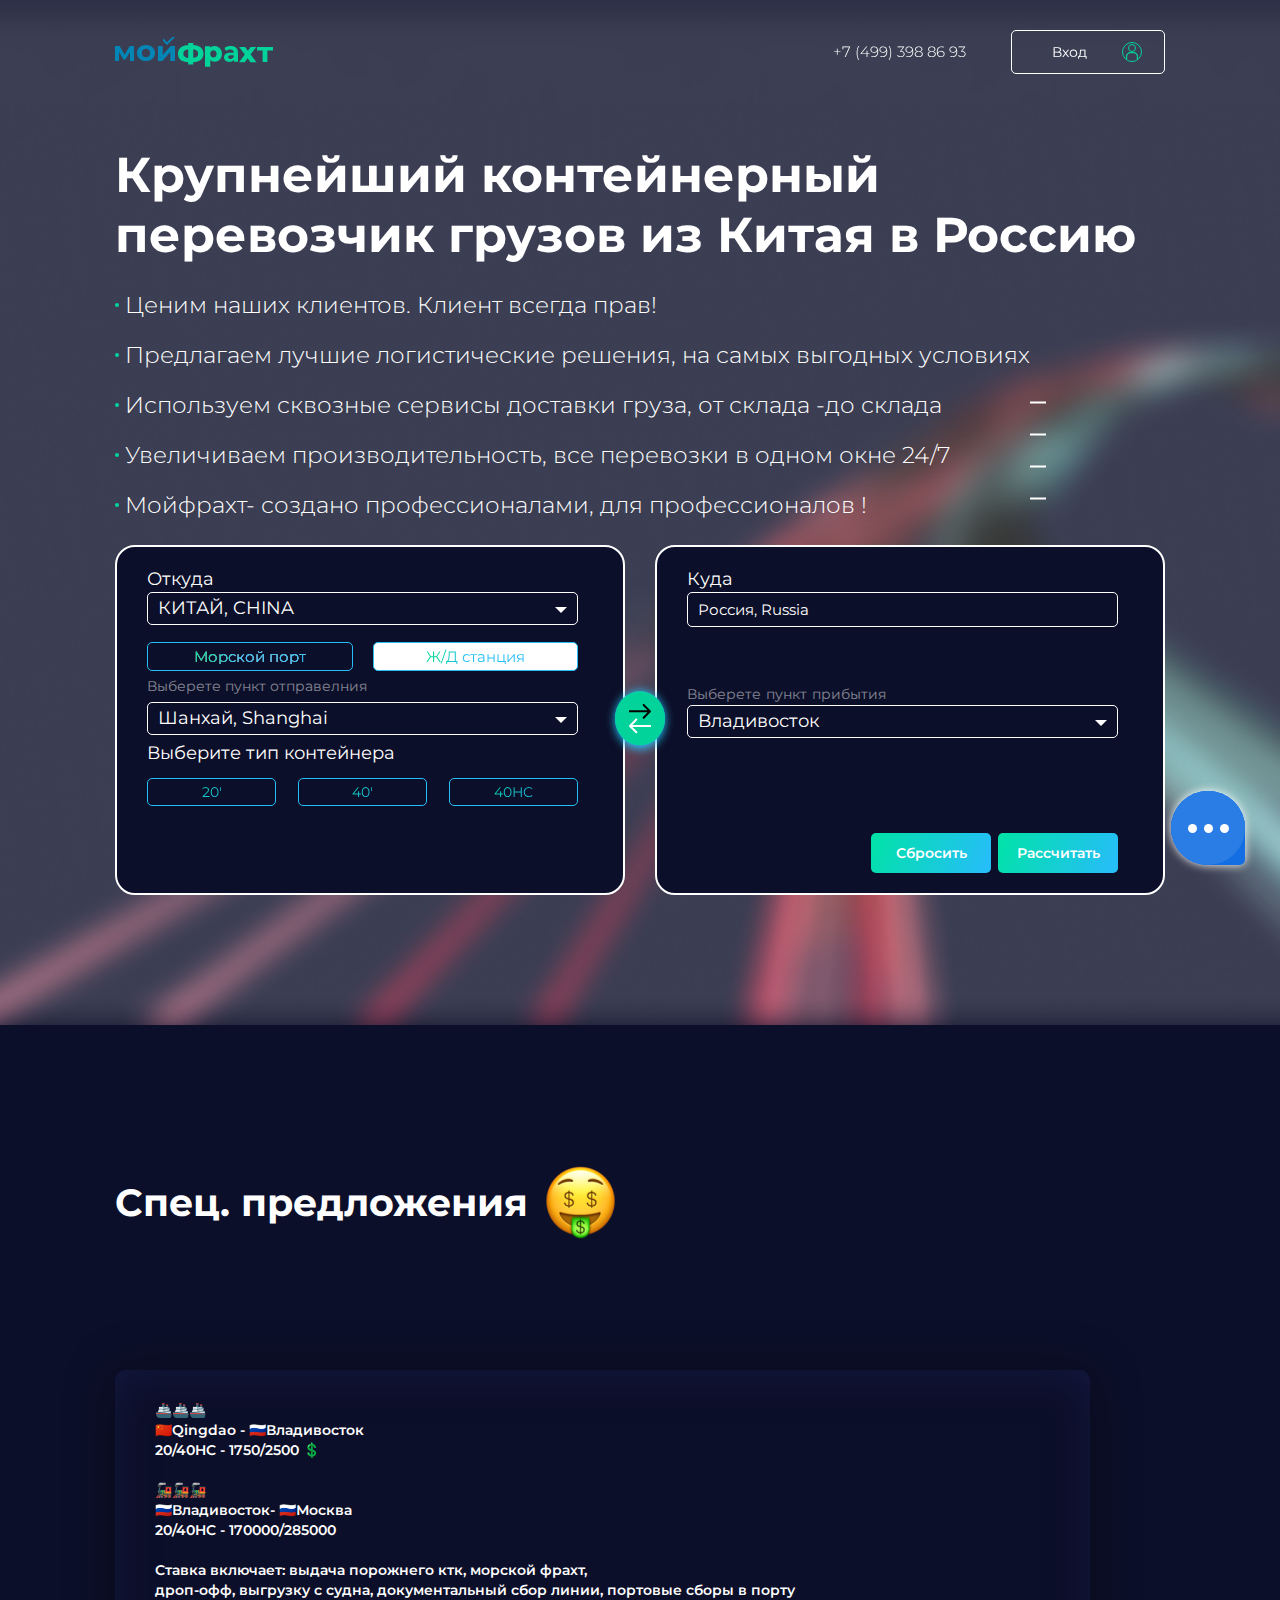
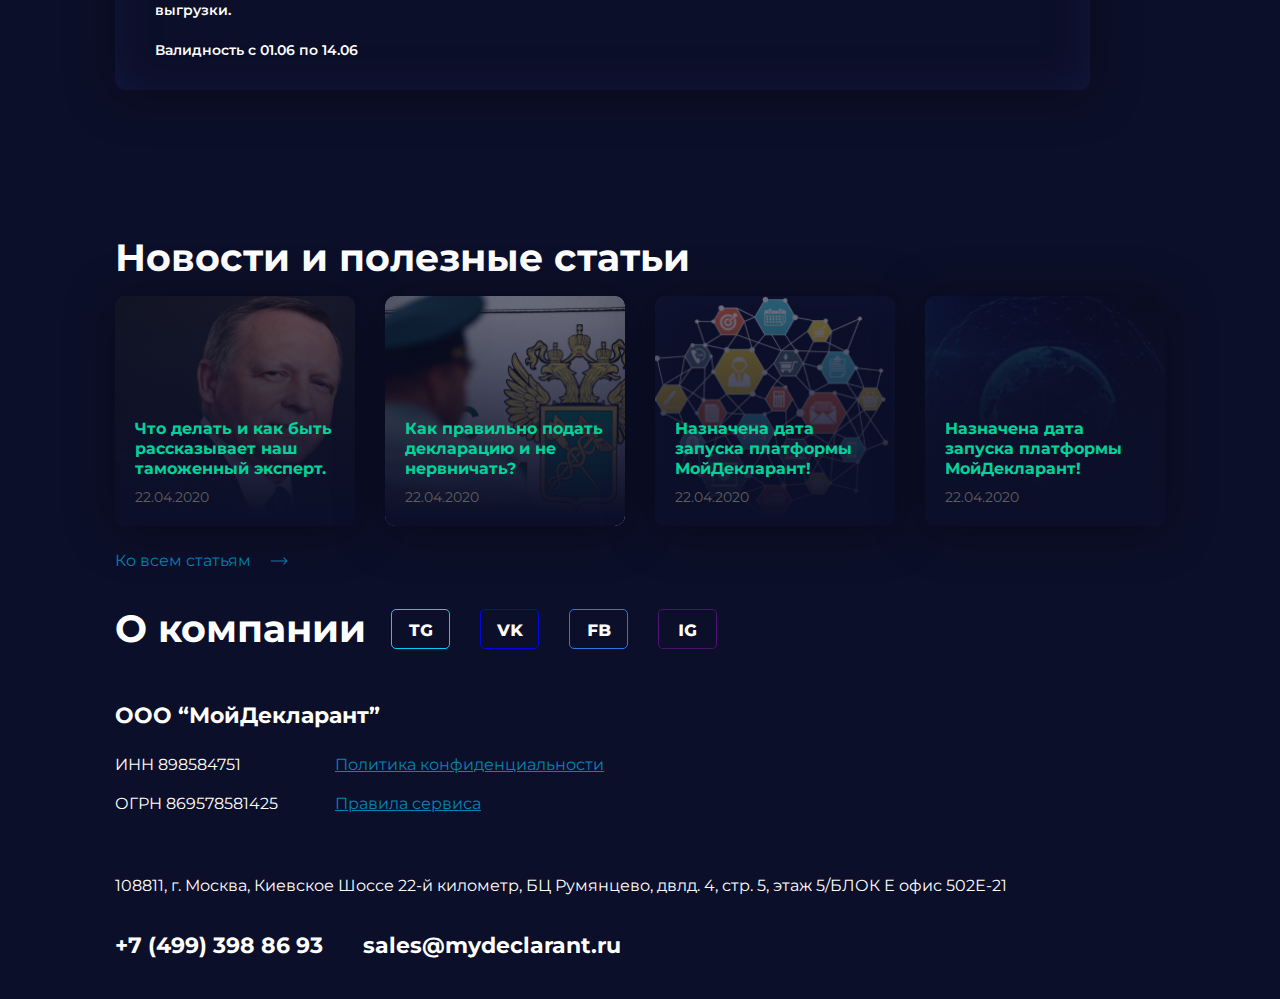
==== commit e61811c8: "Add files via upload" ====
--- a/index.html
+++ b/index.html
@@ -373,6 +373,9 @@
                                         </option>
                                         <option value="2">
                                             в порту прибытия
+                                        </option>
+                                        <option value="3">
+                                            Санкт-Петербург
                                         </option>
                                     </select>
                                 </div>
--- a/css/style.min.css
+++ b/css/style.min.css
@@ -1 +1 @@
-@font-face{font-family:"Muller";src:url("../fonts/MullerRegular.eot");src:local("☺"),url("../fonts/MullerRegular.woff") format("woff"),url("../fonts/MullerRegular.ttf") format("truetype");font-weight:400;font-style:normal}@font-face{font-family:"Muller";src:url("../fonts/MullerBold.eot");src:local("☺"),url("../fonts/MullerBold.woff") format("woff"),url("../fonts/MullerBold.ttf") format("truetype");font-weight:700;font-style:normal}*{padding:0;margin:0;border:0}*,*:before,*:after{-webkit-box-sizing:border-box;box-sizing:border-box}:focus,:active{outline:none}a:focus,a:active{outline:none}nav,footer,header,aside{display:block}html,body{height:100%;width:100%;font-size:100%;line-height:1;font-size:14px;-ms-text-size-adjust:100%;-moz-text-size-adjust:100%;-webkit-text-size-adjust:100%}input,button,textarea{font-family:inherit}input::-ms-clear{display:none}button{cursor:pointer}button::-moz-focus-inner{padding:0;border:0}a,a:visited{text-decoration:none}a:hover{text-decoration:none}ul li{list-style:none}img{vertical-align:top}h1,h2,h3,h4,h5,h6{font-size:inherit;font-weight:400}button{background:unset}html,body{height:100%;background:#0c0f29;font-family:"Montserrat",sans-serif;scroll-behavior:smooth}.wrapper{display:-webkit-box;display:-ms-flexbox;display:flex;-webkit-box-orient:vertical;-webkit-box-direction:normal;-ms-flex-direction:column;flex-direction:column;min-height:100%}.main{-webkit-box-flex:1;-ms-flex:1 0 auto;flex:1 0 auto;position:relative}.footer{-webkit-box-flex:0;-ms-flex:0 0 auto;flex:0 0 auto}.container{max-width:1080px;margin:0 auto;padding:0 15px}.big-container{max-width:1440px;margin:0 auto;padding:0px}.title{font-weight:700;color:#fff;font-size:38px;line-height:46px}@media(max-width: 1080px){.title{font-size:calc(24px + 14 * ((100vw - 320px) / 760))}}@media(max-width: 1080px){.title{line-height:calc(30px + 16 * ((100vw - 320px) / 760))}}.fancybox__backdrop{background:#000 !important}.carousel__button{top:27px !important;right:32px !important}.body--first .page-buttons__box:nth-child(1) .page-buttons__box-text{opacity:1}.body--first .page-buttons__box:nth-child(1) .page-buttons__btn{-webkit-transform:translateX(-16px);-ms-transform:translateX(-16px);transform:translateX(-16px);height:4px;width:32px;background:#01d39a}.body--second .page-buttons__box:nth-child(2) .page-buttons__box-text{opacity:1}.body--second .page-buttons__box:nth-child(2) .page-buttons__btn{-webkit-transform:translateX(-16px);-ms-transform:translateX(-16px);transform:translateX(-16px);height:4px;width:32px;background:#01d39a}.body--third .page-buttons__box:nth-child(3) .page-buttons__box-text{opacity:1}.body--third .page-buttons__box:nth-child(3) .page-buttons__btn{-webkit-transform:translateX(-16px);-ms-transform:translateX(-16px);transform:translateX(-16px);height:4px;width:32px;background:#01d39a}.body--fourth .page-buttons__box:nth-child(4) .page-buttons__box-text{opacity:1}.body--fourth .page-buttons__box:nth-child(4) .page-buttons__btn{-webkit-transform:translateX(-16px);-ms-transform:translateX(-16px);transform:translateX(-16px);height:4px;width:32px;background:#01d39a}.header{padding-top:30px;padding-bottom:30px;position:fixed;-webkit-backdrop-filter:blur(12px);backdrop-filter:blur(12px);left:0;right:0;top:0;z-index:10}@media(max-width: 1080px){.header{padding-top:calc(15px + 15 * ((100vw - 320px) / 760))}}@media(max-width: 1080px){.header{padding-bottom:calc(15px + 15 * ((100vw - 320px) / 760))}}.header__inner{display:-webkit-box;display:-ms-flexbox;display:flex;-webkit-box-align:center;-ms-flex-align:center;align-items:center;-webkit-box-pack:justify;-ms-flex-pack:justify;justify-content:space-between}.header__phone{font-weight:300;font-size:15px;line-height:32px;color:#fff;-webkit-transition:color .3s;-o-transition:color .3s;transition:color .3s}@media(max-width: 1080px){.header__phone{font-size:calc(13px + 2 * ((100vw - 320px) / 760))}}@media(max-width: 1080px){.header__phone{line-height:calc(28px + 4 * ((100vw - 320px) / 760))}}.header__phone:hover{color:#01d39a}.header__wrapper{display:-webkit-box;display:-ms-flexbox;display:flex;-webkit-box-align:center;-ms-flex-align:center;align-items:center;gap:45px;gap:45px}@media(max-width: 1080px){.header__wrapper{gap:calc(15px + 30 * ((100vw - 320px) / 760))}}.header__link{color:#fff;font-size:14px;line-height:32px;padding-top:5px;padding-left:40px;padding-right:22px;padding-bottom:5px;border:1px solid #fff;border-radius:5px;display:-webkit-box;display:-ms-flexbox;display:flex;-webkit-box-align:center;-ms-flex-align:center;align-items:center;gap:35px;position:relative}@media(max-width: 1080px){.header__link{font-size:calc(13px + 1 * ((100vw - 320px) / 760))}}@media(max-width: 1080px){.header__link{line-height:calc(28px + 4 * ((100vw - 320px) / 760))}}@media(max-width: 1080px){.header__link{padding-top:calc(3px + 2 * ((100vw - 320px) / 760))}}@media(max-width: 1080px){.header__link{padding-left:calc(20px + 20 * ((100vw - 320px) / 760))}}@media(max-width: 1080px){.header__link{padding-right:calc(10px + 12 * ((100vw - 320px) / 760))}}@media(max-width: 1080px){.header__link{padding-bottom:calc(3px + 2 * ((100vw - 320px) / 760))}}@media(max-width: 1080px){.header__link{gap:calc(20px + 15 * ((100vw - 320px) / 760))}}.header__link .line{position:absolute;top:-1px;right:-1px;bottom:-1px;left:-1px;display:block;overflow:hidden;border-radius:5px}.header__link .line::before{content:"";display:block;position:absolute;background-color:#01d39a;-webkit-transition:height .3s ease,width .3s ease;-o-transition:height .3s ease,width .3s ease;transition:height .3s ease,width .3s ease;border-radius:5px}.header__link .line::after{content:"";display:block;position:absolute;background-color:#01d39a;-webkit-transition:height .3s ease,width .3s ease;-o-transition:height .3s ease,width .3s ease;transition:height .3s ease,width .3s ease;border-radius:5px}.header__link .line--left:after{top:0;left:0;height:1px;width:0}.header__link .line--left:before{bottom:0;left:0;height:0;width:1px}.header__link .line--right:before{top:0;right:0;height:0;width:1px}.header__link .line--right:after{right:0;bottom:0;height:1px;width:0}.header__link:hover .line--right:before{height:100%}.header__link:hover .line--right:after{width:100%}.header__link:hover .line--left:before{height:100%}.header__link:hover .line--left:after{width:100%}.header__link svg{width:20px;height:20px}@media(max-width: 1080px){.header__link svg{width:calc(16px + 4 * ((100vw - 320px) / 760))}}@media(max-width: 1080px){.header__link svg{height:calc(16px + 4 * ((100vw - 320px) / 760))}}.header__burger{display:none}.logo{width:158px;height:30px}@media(max-width: 1080px){.logo{width:calc(130px + 28 * ((100vw - 320px) / 760))}}@media(max-width: 1080px){.logo{height:calc(26px + 4 * ((100vw - 320px) / 760))}}.logo-img{width:100%;height:100%}.section-top{padding-top:145px;padding-bottom:130px;background-image:url(../images/section-top-bg.png);background-repeat:no-repeat;background-size:cover;width:100%;height:100%}@media(max-width: 1080px){.section-top{padding-top:calc(100px + 45 * ((100vw - 320px) / 760))}}@media(max-width: 1080px){.section-top{padding-bottom:calc(40px + 90 * ((100vw - 320px) / 760))}}.section-top__inner{display:-webkit-box;display:-ms-flexbox;display:flex;-webkit-box-orient:vertical;-webkit-box-direction:normal;-ms-flex-direction:column;flex-direction:column;width:100%;gap:25px}.section-top-body__title{font-weight:700;font-size:49px;line-height:60px;color:#fff;max-width:unset;margin-bottom:25px}@media(max-width: 1080px){.section-top-body__title{font-size:calc(26px + 23 * ((100vw - 320px) / 760))}}@media(max-width: 1080px){.section-top-body__title{line-height:calc(32px + 28 * ((100vw - 320px) / 760))}}@media(max-width: 1080px){.section-top-body__title{margin-bottom:calc(15px + 10 * ((100vw - 320px) / 760))}}.section-top-body__list{display:-webkit-box;display:-ms-flexbox;display:flex;-webkit-box-orient:vertical;-webkit-box-direction:normal;-ms-flex-direction:column;flex-direction:column;gap:20px}.section-top-body__list-item{font-weight:300;padding-left:10px;font-size:23px;line-height:30px;color:#fff;position:relative}@media(max-width: 1080px){.section-top-body__list-item{padding-left:calc(15px + -5 * ((100vw - 320px) / 760))}}@media(max-width: 1080px){.section-top-body__list-item{font-size:calc(16px + 7 * ((100vw - 320px) / 760))}}@media(max-width: 1080px){.section-top-body__list-item{line-height:calc(20px + 10 * ((100vw - 320px) / 760))}}.section-top-body__list-item::before{content:"";width:4px;height:4px;left:0px;border-radius:100%;background:#01d39a;position:absolute;top:50%;-webkit-transform:translateY(-50%);-ms-transform:translateY(-50%);transform:translateY(-50%)}.offers{padding-top:140px;margin-bottom:145px}@media(max-width: 1080px){.offers{padding-top:calc(40px + 100 * ((100vw - 320px) / 760))}}@media(max-width: 1080px){.offers{margin-bottom:calc(40px + 105 * ((100vw - 320px) / 760))}}.offers__title{margin-bottom:130px;-webkit-box-align:center;-ms-flex-align:center;align-items:center;display:-webkit-box;display:-ms-flexbox;display:flex;gap:15px}@media(max-width: 1080px){.offers__title{margin-bottom:calc(30px + 100 * ((100vw - 320px) / 760))}}.offers__title img{height:75px;width:75px;border-radius:100%}@media(max-width: 1080px){.offers__title img{height:calc(40px + 35 * ((100vw - 320px) / 760))}}@media(max-width: 1080px){.offers__title img{width:calc(40px + 35 * ((100vw - 320px) / 760))}}.offers-box{padding-top:30px;padding-bottom:20px;padding-right:100px;padding-left:40px;background:#0c0f29;-webkit-box-shadow:0px 4px 50px rgba(0,0,0,.35),inset 0px 4px 40px #14183e;box-shadow:0px 4px 50px rgba(0,0,0,.35),inset 0px 4px 40px #14183e;border-radius:10px;max-width:975px;position:relative}@media(max-width: 1080px){.offers-box{padding-top:calc(20px + 10 * ((100vw - 320px) / 760))}}@media(max-width: 1080px){.offers-box{padding-bottom:calc(15px + 5 * ((100vw - 320px) / 760))}}@media(max-width: 1080px){.offers-box{padding-right:calc(50px + 50 * ((100vw - 320px) / 760))}}@media(max-width: 1080px){.offers-box{padding-left:calc(15px + 25 * ((100vw - 320px) / 760))}}.offers-box__title{font-weight:800;font-size:30px;line-height:37px;margin-bottom:20px;color:#0385b6;max-width:700px}@media(max-width: 1080px){.offers-box__title{font-size:calc(20px + 10 * ((100vw - 320px) / 760))}}@media(max-width: 1080px){.offers-box__title{line-height:calc(27px + 10 * ((100vw - 320px) / 760))}}@media(max-width: 1080px){.offers-box__title{margin-bottom:calc(15px + 5 * ((100vw - 320px) / 760))}}.offers-box__text{font-weight:600;font-size:14px;line-height:20px;margin-bottom:10px;color:#fff;max-width:700px;display:-webkit-box;display:-ms-flexbox;display:flex;-webkit-box-orient:vertical;-webkit-box-direction:normal;-ms-flex-direction:column;flex-direction:column}@media(max-width: 1080px){.offers-box__text{font-size:calc(12px + 2 * ((100vw - 320px) / 760))}}@media(max-width: 1080px){.offers-box__text{line-height:calc(18px + 2 * ((100vw - 320px) / 760))}}@media(max-width: 1080px){.offers-box__text{margin-bottom:calc(5px + 5 * ((100vw - 320px) / 760))}}.offers-box__bottom{display:-webkit-box;display:-ms-flexbox;display:flex;-webkit-box-align:end;-ms-flex-align:end;align-items:flex-end;gap:30px;display:none}.offers-box__bottom-past{font-weight:200;font-size:35px;line-height:43px;display:-webkit-box;display:-ms-flexbox;display:flex;-webkit-box-align:center;-ms-flex-align:center;align-items:center;text-align:right;text-decoration-line:line-through;color:#0385b6}.offers-box__bottom-current{font-weight:700;font-size:55px;line-height:67px;color:#01d39a;text-decoration:unset}.offers-box__img{position:absolute;height:75px;width:75px;border-radius:100%;top:20px;right:12px}@media(max-width: 1080px){.offers-box__img{height:calc(40px + 35 * ((100vw - 320px) / 760))}}@media(max-width: 1080px){.offers-box__img{width:calc(40px + 35 * ((100vw - 320px) / 760))}}@media(max-width: 1080px){.offers-box__img{right:calc(5px + 7 * ((100vw - 320px) / 760))}}.news{margin-bottom:35px}@media(max-width: 1080px){.news{margin-bottom:calc(40px + -5 * ((100vw - 320px) / 760))}}.news__title{margin-bottom:15px}.news__inner{gap:30px;display:-webkit-box;display:-ms-flexbox;display:flex;margin-bottom:25px;margin-bottom:25px}@media(max-width: 1080px){.news__inner{gap:calc(15px + 15 * ((100vw - 320px) / 760))}}@media(max-width: 1080px){.news__inner{margin-bottom:calc(15px + 10 * ((100vw - 320px) / 760))}}.news__link{display:-webkit-box;display:-ms-flexbox;display:flex;-webkit-box-align:center;-ms-flex-align:center;align-items:center;gap:20px;font-size:16px;line-height:20px;color:#0385b6;-webkit-transition:color .3s;-o-transition:color .3s;transition:color .3s}@media(max-width: 1080px){.news__link{gap:calc(10px + 10 * ((100vw - 320px) / 760))}}@media(max-width: 1080px){.news__link{font-size:calc(12px + 4 * ((100vw - 320px) / 760))}}@media(max-width: 1080px){.news__link{line-height:calc(18px + 2 * ((100vw - 320px) / 760))}}.news__link:hover{color:#01d39a}.news__link:hover svg path{fill:#01d39a}.news__link svg path{-webkit-transition:fill .3s;-o-transition:fill .3s;transition:fill .3s}.news-item{-webkit-box-shadow:0 4px 50px rgba(0,0,0,.35),inset 0 4px 40px #14183e;box-shadow:0 4px 50px rgba(0,0,0,.35),inset 0 4px 40px #14183e;background:-webkit-gradient(linear, left bottom, left top, color-stop(3.66%, #0c0f29), color-stop(95.73%, rgba(12, 15, 41, 0.6)));background:-o-linear-gradient(bottom, #0c0f29 3.66%, rgba(12, 15, 41, 0.6) 95.73%);background:linear-gradient(0deg, #0c0f29 3.66%, rgba(12, 15, 41, 0.6) 95.73%);border-radius:10px;position:relative;height:230px;max-height:230px;padding:20px;z-index:1;display:-webkit-box;display:-ms-flexbox;display:flex;-webkit-box-orient:vertical;-webkit-box-direction:normal;-ms-flex-direction:column;flex-direction:column;-webkit-box-pack:end;-ms-flex-pack:end;justify-content:flex-end;width:100%;cursor:pointer;overflow:hidden}@media(max-width: 1080px){.news-item{padding:calc(15px + 5 * ((100vw - 320px) / 760))}}.news-item::before{content:"";position:absolute;width:100%;height:100%;top:0;left:0;right:0;bottom:0;border-radius:10px;-o-object-fit:cover;object-fit:cover;background:-webkit-gradient(linear, left bottom, left top, color-stop(3.66%, #0c0f29), color-stop(95.73%, rgba(12, 15, 41, 0.6)));background:-o-linear-gradient(bottom, #0c0f29 3.66%, rgba(12, 15, 41, 0.6) 95.73%);background:linear-gradient(0deg, #0c0f29 3.66%, rgba(12, 15, 41, 0.6) 95.73%);z-index:0}.news-item:hover .news-item__img{-webkit-transform:scale(1.1);-ms-transform:scale(1.1);transform:scale(1.1)}.news-item__img{position:absolute;width:100%;height:100%;top:0;left:0;right:0;bottom:0;border-radius:10px;-o-object-fit:cover;object-fit:cover;z-index:-1;-webkit-transition:-webkit-transform .3s;transition:-webkit-transform .3s;-o-transition:transform .3s;transition:transform .3s;transition:transform .3s, -webkit-transform .3s}.news-item__link{font-weight:700;margin-bottom:10px;font-size:16px;line-height:20px;color:#01d39a;position:relative;z-index:1;display:block}@media(max-width: 1080px){.news-item__link{margin-bottom:calc(5px + 5 * ((100vw - 320px) / 760))}}@media(max-width: 1080px){.news-item__link{font-size:calc(14px + 2 * ((100vw - 320px) / 760))}}@media(max-width: 1080px){.news-item__link{line-height:calc(18px + 2 * ((100vw - 320px) / 760))}}.news-item__date{position:relative;z-index:1;font-size:14px;line-height:17px;color:#5e5e5e}@media(max-width: 1080px){.news-item__date{font-size:calc(13px + 1 * ((100vw - 320px) / 760))}}@media(max-width: 1080px){.news-item__date{line-height:calc(16px + 1 * ((100vw - 320px) / 760))}}.about{margin-bottom:50px}@media(max-width: 1080px){.about{margin-bottom:calc(30px + 20 * ((100vw - 320px) / 760))}}.about__inner{display:-webkit-box;display:-ms-flexbox;display:flex;-webkit-box-align:center;-ms-flex-align:center;align-items:center;gap:25px;-ms-flex-wrap:wrap;flex-wrap:wrap}@media(max-width: 1080px){.about__inner{gap:calc(15px + 10 * ((100vw - 320px) / 760))}}.about-socials{display:-webkit-box;display:-ms-flexbox;display:flex;-webkit-box-align:center;-ms-flex-align:center;align-items:center;gap:30px}@media(max-width: 1080px){.about-socials{gap:calc(15px + 15 * ((100vw - 320px) / 760))}}.about-socials__item{width:59px;height:40px;display:-webkit-box;display:-ms-flexbox;display:flex;-webkit-box-pack:center;-ms-flex-pack:center;justify-content:center;-webkit-box-align:center;-ms-flex-align:center;align-items:center;position:relative;background:#0c0f29;border-radius:5px}@media(max-width: 1080px){.about-socials__item{width:calc(40px + 19 * ((100vw - 320px) / 760))}}@media(max-width: 1080px){.about-socials__item{height:calc(30px + 10 * ((100vw - 320px) / 760))}}.about-socials__item::before{content:"";width:102%;height:102%;position:absolute;top:50%;left:50%;-webkit-transform:translateX(-50%) translateY(-50%);-ms-transform:translateX(-50%) translateY(-50%);transform:translateX(-50%) translateY(-50%);z-index:-1;border-radius:5px}.about-socials__item:nth-child(1){border:1px solid #00d1ff}.about-socials__item:nth-child(2){border:1px solid #0009e5}.about-socials__item:nth-child(3){border:1px solid #2d76e3}.about-socials__item:nth-child(4){border:1px solid rgba(174,21,228,.4)}.about-socials__link{border-radius:5px;font-weight:700;font-size:20px;line-height:24px;display:-webkit-box;display:-ms-flexbox;display:flex;-webkit-box-align:center;-ms-flex-align:center;align-items:center;-webkit-box-pack:center;-ms-flex-pack:center;justify-content:center;text-align:center;font-variant:all-small-caps;color:#fff;width:100%;height:100%}@media(max-width: 1080px){.about-socials__link{font-size:calc(14px + 6 * ((100vw - 320px) / 760))}}@media(max-width: 1080px){.about-socials__link{line-height:calc(20px + 4 * ((100vw - 320px) / 760))}}.footer{padding-bottom:40px}@media(max-width: 1080px){.footer{padding-bottom:calc(20px + 20 * ((100vw - 320px) / 760))}}.footer__title{font-weight:700;font-size:22px;line-height:27px;margin-bottom:20px;color:#fff;display:block}@media(max-width: 1080px){.footer__title{font-size:calc(18px + 4 * ((100vw - 320px) / 760))}}@media(max-width: 1080px){.footer__title{line-height:calc(24px + 3 * ((100vw - 320px) / 760))}}@media(max-width: 1080px){.footer__title{margin-bottom:calc(10px + 10 * ((100vw - 320px) / 760))}}.footer__box{display:-webkit-box;display:-ms-flexbox;display:flex;-webkit-box-align:center;-ms-flex-align:center;align-items:center;margin-bottom:.5rem;gap:55px}@media(max-width: 1080px){.footer__box{gap:calc(15px + 40 * ((100vw - 320px) / 760))}}.footer__box:nth-child(3){margin-bottom:20px}@media(max-width: 1080px){.footer__box:nth-child(3){margin-bottom:calc(10px + 10 * ((100vw - 320px) / 760))}}.footer__box-text{width:165px;font-size:16px;line-height:32px;color:#fff}@media(max-width: 1080px){.footer__box-text{font-size:calc(12px + 4 * ((100vw - 320px) / 760))}}@media(max-width: 1080px){.footer__box-text{line-height:calc(20px + 12 * ((100vw - 320px) / 760))}}.footer__box-link{font-size:16px;line-height:32px;text-decoration-line:underline;color:#0385b6;-webkit-transition:color .3s;-o-transition:color .3s;transition:color .3s}@media(max-width: 1080px){.footer__box-link{font-size:calc(12px + 4 * ((100vw - 320px) / 760))}}@media(max-width: 1080px){.footer__box-link{line-height:calc(20px + 12 * ((100vw - 320px) / 760))}}.footer__box-link:hover{color:#01d39a}.footer__text{margin-top:50px;margin-bottom:30px;font-size:16px;line-height:32px;color:#fff}@media(max-width: 1080px){.footer__text{margin-top:calc(20px + 30 * ((100vw - 320px) / 760))}}@media(max-width: 1080px){.footer__text{margin-bottom:calc(20px + 10 * ((100vw - 320px) / 760))}}@media(max-width: 1080px){.footer__text{font-size:calc(12px + 4 * ((100vw - 320px) / 760))}}@media(max-width: 1080px){.footer__text{line-height:calc(20px + 12 * ((100vw - 320px) / 760))}}.footer__links{display:-webkit-box;display:-ms-flexbox;display:flex;-webkit-box-align:center;-ms-flex-align:center;align-items:center;gap:40px}@media(max-width: 1080px){.footer__links{gap:calc(5px + 35 * ((100vw - 320px) / 760))}}.footer__links-link{font-weight:700;font-size:22px;line-height:27px;color:#fff;-webkit-transition:color .3s;-o-transition:color .3s;transition:color .3s}@media(max-width: 1080px){.footer__links-link{font-size:calc(18px + 4 * ((100vw - 320px) / 760))}}@media(max-width: 1080px){.footer__links-link{line-height:calc(24px + 3 * ((100vw - 320px) / 760))}}.footer__links-link:hover{color:#01d39a}.popup{display:none;padding:75px 35px 80px 35px !important;background:#0c0f29 !important;border-radius:10px;max-width:550px}.popup__title{text-align:center;color:#fff;font-weight:800;font-size:30px;line-height:38px;margin-bottom:80px}@media(max-width: 1080px){.popup__title{font-size:calc(24px + 6 * ((100vw - 320px) / 760))}}@media(max-width: 1080px){.popup__title{line-height:calc(30px + 8 * ((100vw - 320px) / 760))}}@media(max-width: 1080px){.popup__title{margin-bottom:calc(30px + 50 * ((100vw - 320px) / 760))}}.popup-form__box{display:-webkit-box;display:-ms-flexbox;display:flex;-webkit-box-orient:vertical;-webkit-box-direction:normal;-ms-flex-direction:column;flex-direction:column;margin-bottom:25px}@media(max-width: 1080px){.popup-form__box{margin-bottom:calc(20px + 5 * ((100vw - 320px) / 760))}}.popup-form__box-text{margin-bottom:3px;font-weight:500;font-size:18px;line-height:23px;color:#fff}@media(max-width: 1080px){.popup-form__box-text{font-size:calc(14px + 4 * ((100vw - 320px) / 760))}}@media(max-width: 1080px){.popup-form__box-text{line-height:calc(18px + 5 * ((100vw - 320px) / 760))}}.popup-form__box-input{background:#fff;border-radius:5px;padding:22px;font-weight:300;font-size:20px;line-height:24px;color:#747474}@media(max-width: 1080px){.popup-form__box-input{padding:calc(15px + 7 * ((100vw - 320px) / 760))}}@media(max-width: 1080px){.popup-form__box-input{font-size:calc(16px + 4 * ((100vw - 320px) / 760))}}@media(max-width: 1080px){.popup-form__box-input{line-height:calc(20px + 4 * ((100vw - 320px) / 760))}}.popup-form__box-input::-webkit-input-placeholder{font-weight:300;font-size:20px;line-height:24px;color:#747474}.popup-form__box-input::-moz-placeholder{font-weight:300;font-size:20px;line-height:24px;color:#747474}.popup-form__box-input:-ms-input-placeholder{font-weight:300;font-size:20px;line-height:24px;color:#747474}.popup-form__box-input::-ms-input-placeholder{font-weight:300;font-size:20px;line-height:24px;color:#747474}.popup-form__box-input::placeholder{font-weight:300;font-size:20px;line-height:24px;color:#747474}@media(max-width: 1080px){.popup-form__box-input::-webkit-input-placeholder{font-size:calc(16px + 4 * ((100vw - 320px) / 760))}.popup-form__box-input::-moz-placeholder{font-size:calc(16px + 4 * ((100vw - 320px) / 760))}.popup-form__box-input:-ms-input-placeholder{font-size:calc(16px + 4 * ((100vw - 320px) / 760))}.popup-form__box-input::-ms-input-placeholder{font-size:calc(16px + 4 * ((100vw - 320px) / 760))}.popup-form__box-input::placeholder{font-size:calc(16px + 4 * ((100vw - 320px) / 760))}}@media(max-width: 1080px){.popup-form__box-input::-webkit-input-placeholder{line-height:calc(20px + 4 * ((100vw - 320px) / 760))}.popup-form__box-input::-moz-placeholder{line-height:calc(20px + 4 * ((100vw - 320px) / 760))}.popup-form__box-input:-ms-input-placeholder{line-height:calc(20px + 4 * ((100vw - 320px) / 760))}.popup-form__box-input::-ms-input-placeholder{line-height:calc(20px + 4 * ((100vw - 320px) / 760))}.popup-form__box-input::placeholder{line-height:calc(20px + 4 * ((100vw - 320px) / 760))}}.popup-form__btn{margin-top:50px;font-weight:800;font-size:22px;line-height:27px;display:-webkit-box;display:-ms-flexbox;display:flex;-webkit-box-pack:center;-ms-flex-pack:center;justify-content:center;margin-left:auto;margin-right:auto;-webkit-box-align:center;-ms-flex-align:center;align-items:center;text-align:center;color:#fff;background:#01d39a;border-radius:5px;padding:22px 41px;-webkit-filter:drop-shadow(0px 4px 10px #00967b);filter:drop-shadow(0px 4px 10px #00967b)}@media(max-width: 1080px){.popup-form__btn{margin-top:calc(30px + 20 * ((100vw - 320px) / 760))}}@media(max-width: 1080px){.popup-form__btn{font-size:calc(16px + 6 * ((100vw - 320px) / 760))}}@media(max-width: 1080px){.popup-form__btn{line-height:calc(20px + 7 * ((100vw - 320px) / 760))}}.popup-form .container{display:block;position:relative;padding-left:35px;margin-bottom:12px;cursor:pointer;font-weight:300;font-size:15px;line-height:18px;color:#fff;-webkit-user-select:none;-moz-user-select:none;-ms-user-select:none;user-select:none}@media(max-width: 1080px){.popup-form .container{font-size:calc(13px + 2 * ((100vw - 320px) / 760))}}@media(max-width: 1080px){.popup-form .container{line-height:calc(17px + 1 * ((100vw - 320px) / 760))}}.popup-form .container input{position:absolute;opacity:0;cursor:pointer;height:0;width:0}.popup-form .checkmark{position:absolute;top:0;left:0;height:18px;width:18px;background:#fff;border-radius:2px}.popup-form .container input:checked~.checkmark{border:1px solid #01d39a}.popup-form .checkmark:after{content:"";position:absolute;display:none}.popup-form .container input:checked~.checkmark:after{display:block}.popup-form .container .checkmark:after{width:12px;height:8px;position:absolute;top:50%;left:50%;-webkit-transform:translateX(-50%) translateY(-50%);-ms-transform:translateX(-50%) translateY(-50%);transform:translateX(-50%) translateY(-50%);background-repeat:no-repeat;background-size:contain;background-image:url(../images/tick-icon.svg)}.page-buttons{position:fixed;right:0px;top:50%;-webkit-transform:translateY(-50%);-ms-transform:translateY(-50%);transform:translateY(-50%);gap:15px;display:-webkit-box;display:-ms-flexbox;display:flex;-webkit-box-orient:vertical;-webkit-box-direction:normal;-ms-flex-direction:column;flex-direction:column;-webkit-box-align:end;-ms-flex-align:end;align-items:flex-end;z-index:10}.page-buttons__box{display:-webkit-box;display:-ms-flexbox;display:flex;-webkit-box-align:center;-ms-flex-align:center;align-items:center;-webkit-transition:-webkit-transform .3s;transition:-webkit-transform .3s;-o-transition:transform .3s;transition:transform .3s;transition:transform .3s, -webkit-transform .3s;cursor:pointer;width:250px;gap:15px}.page-buttons__box:hover{-webkit-transform:translateY(-3px);-ms-transform:translateY(-3px);transform:translateY(-3px)}.page-buttons__box:hover .page-buttons__box-text{opacity:1}.page-buttons__btn{display:block;width:16px;height:2px;background:#fff;-webkit-transition:width .3s,height .3s,-webkit-transform .3s;transition:width .3s,height .3s,-webkit-transform .3s;-o-transition:transform .3s,width .3s,height .3s;transition:transform .3s,width .3s,height .3s;transition:transform .3s,width .3s,height .3s,-webkit-transform .3s}.page-buttons__box-text{font-weight:500;font-size:14px;line-height:17px;color:#01d39a;opacity:0;-webkit-transition:opacity .3s;-o-transition:opacity .3s;transition:opacity .3s;margin-right:auto}.main--news .news{padding-top:200px}@media(max-width: 1080px){.main--news .news{padding-top:calc(75px + 125 * ((100vw - 320px) / 760))}}.main--news .news__link{margin-bottom:30px}@media(max-width: 1080px){.main--news .news__link{margin-bottom:calc(10px + 20 * ((100vw - 320px) / 760))}}.main--news .news__link svg{-webkit-transform:rotate(180deg);-ms-transform:rotate(180deg);transform:rotate(180deg)}.main--news .news__title{margin-bottom:50px}@media(max-width: 1080px){.main--news .news__title{margin-bottom:calc(20px + 30 * ((100vw - 320px) / 760))}}.main--news .news__inner{display:-ms-grid;display:grid;-ms-grid-columns:1fr 1fr 1fr;grid-template-columns:1fr 1fr 1fr}@-webkit-keyframes socialsButtonsOpacityAnimation{0%{opacity:1}50%{opacity:.5}100%{opacity:1}}@keyframes socialsButtonsOpacityAnimation{0%{opacity:1}50%{opacity:.5}100%{opacity:1}}.socials{z-index:100;position:fixed;right:35px;bottom:35px;width:74px;height:74px;background:#126ee2;border-radius:100% 100% 15% 100%;cursor:pointer}.socials:hover::before{-webkit-box-shadow:0 5px 20px 5px #81a4f1;box-shadow:0 5px 20px 5px #81a4f1}.socials::before{content:"";background:#fff;-webkit-filter:blur(5px);filter:blur(5px);width:100%;height:100%;border-radius:100% 100% 15% 100%;position:absolute;left:0;bottom:0;right:0;top:0;z-index:-10;-webkit-transition:-webkit-box-shadow .3s;transition:-webkit-box-shadow .3s;-o-transition:box-shadow .3s;transition:box-shadow .3s;transition:box-shadow .3s, -webkit-box-shadow .3s}.socials::after{content:"";background:#126ee2;width:100%;height:100%;border-radius:100% 100% 15% 100%;position:absolute;left:0;bottom:0;right:0;top:0;z-index:-10}.socials__box{width:100%;height:100%;position:relative;background:#126ee2;border-radius:100%;display:-webkit-box;display:-ms-flexbox;display:flex;-webkit-box-pack:center;-ms-flex-pack:center;justify-content:center;-webkit-box-align:center;-ms-flex-align:center;align-items:center;gap:7px}.socials__box span{width:9px;height:9px;border-radius:100%;background:#fff;z-index:1}.socials__box span:nth-child(1){-webkit-animation:socialsButtonsOpacityAnimation 2s infinite;animation:socialsButtonsOpacityAnimation 2s infinite}.socials__box span:nth-child(2){-webkit-animation:socialsButtonsOpacityAnimation 4s infinite;animation:socialsButtonsOpacityAnimation 4s infinite}.socials__box span:nth-child(3){-webkit-animation:socialsButtonsOpacityAnimation 6s infinite;animation:socialsButtonsOpacityAnimation 6s infinite}.socials__box::before{content:"";width:100%;height:100%;-webkit-transition:width .3s,height .3s;-o-transition:width .3s,height .3s;transition:width .3s,height .3s;border-radius:100%;position:absolute;top:50%;left:50%;-webkit-transform:translateX(-50%) translateY(-50%);-ms-transform:translateX(-50%) translateY(-50%);transform:translateX(-50%) translateY(-50%);background:#2a7de5}.socials__box-link{opacity:0;width:50px;height:50px;position:absolute;min-width:50px;min-height:50px;-webkit-box-pack:center;-ms-flex-pack:center;justify-content:center;-webkit-box-align:center;-ms-flex-align:center;align-items:center;border-radius:100%;display:-webkit-box;display:-ms-flexbox;display:flex;background:#0c0f29;-webkit-transition:background .3s;-o-transition:background .3s;transition:background .3s;-webkit-transition:opacity .3s,bottom .3s,left .3s,right .3s,top .3s,background .3s;-o-transition:opacity .3s,bottom .3s,left .3s,right .3s,top .3s,background .3s;transition:opacity .3s,bottom .3s,left .3s,right .3s,top .3s,background .3s;z-index:-1}.socials__box-link:hover{background:#00e3a6}.socials__box-link:nth-child(4){bottom:0;left:0}.socials__box-link:nth-child(4) img{width:25px;height:25px}.socials__box-link:nth-child(5){top:0;left:0}.socials__box-link:nth-child(5) img{width:32px;height:32px}.socials__box-link:nth-child(6){top:0;right:0}.socials__box-link:nth-child(6) img{width:29px;height:29px}.socials--active .socials__box-link{opacity:1;-webkit-box-shadow:0 .1rem 1rem rgba(24,66,154,.82);box-shadow:0 .1rem 1rem rgba(24,66,154,.82)}.socials--active .socials__box-link:nth-child(4){bottom:0;left:-70px}.socials--active .socials__box-link:nth-child(5){top:-50px;left:-55px}.socials--active .socials__box-link:nth-child(6){top:-70px;right:0}.socials--active .socials__box::before{width:90%;height:90%}.article{margin-top:150px}@media(max-width: 1080px){.article{margin-top:calc(100px + 50 * ((100vw - 320px) / 760))}}.article .about__inner{-webkit-box-pack:end;-ms-flex-pack:end;justify-content:flex-end}.article .about-socials__link:nth-child(1){border-color:#2d76e3}.article .about-socials__link:nth-child(2){border-color:#08c}.article__link{display:-webkit-box;display:-ms-flexbox;display:flex;-webkit-box-align:center;-ms-flex-align:center;align-items:center;gap:10px;color:#0385b6;-webkit-transition:color .3s;-o-transition:color .3s;transition:color .3s;line-height:20px;font-size:16px;margin-bottom:35px}@media(max-width: 1080px){.article__link{margin-bottom:calc(20px + 15 * ((100vw - 320px) / 760))}}.article__link:hover{color:#01d39a}.article__link:hover svg path{fill:#01d39a}.article__link svg path{-webkit-transition:fill .3s;-o-transition:fill .3s;transition:fill .3s}.article__img{display:block;max-width:100%;height:740px;max-height:740px;margin-bottom:35px}@media(max-width: 1080px){.article__img{height:calc(350px + 390 * ((100vw - 320px) / 760))}}@media(max-width: 1080px){.article__img{max-height:calc(350px + 390 * ((100vw - 320px) / 760))}}@media(max-width: 1080px){.article__img{margin-bottom:calc(20px + 15 * ((100vw - 320px) / 760))}}.article__img-image{width:100%;height:100%;-o-object-fit:cover;object-fit:cover}.article__date{color:#fff;font-weight:300;margin-bottom:10px;font-size:16px;line-height:24px;display:-webkit-box;display:-ms-flexbox;display:flex;-webkit-box-align:center;-ms-flex-align:center;align-items:center;gap:5px}@media(max-width: 1080px){.article__date{font-size:calc(14px + 2 * ((100vw - 320px) / 760))}}@media(max-width: 1080px){.article__date{line-height:calc(22px + 2 * ((100vw - 320px) / 760))}}.article__box{margin-bottom:20px}.article__box-title{margin-bottom:15px;font-weight:700;color:#01d39a;font-size:36px;line-height:35px}@media(max-width: 1080px){.article__box-title{font-size:calc(24px + 12 * ((100vw - 320px) / 760))}}@media(max-width: 1080px){.article__box-title{line-height:calc(30px + 5 * ((100vw - 320px) / 760))}}.article__box-text{color:#fff;font-size:16px;line-height:24px}@media(max-width: 1080px){.article__box-text{font-size:calc(14px + 2 * ((100vw - 320px) / 760))}}@media(max-width: 1080px){.article__box-text{line-height:calc(22px + 2 * ((100vw - 320px) / 760))}}.article__box-subtitle{margin-bottom:15px;color:#0385b6;font-size:25px;line-height:30px;font-weight:700}@media(max-width: 1080px){.article__box-subtitle{margin-bottom:calc(10px + 5 * ((100vw - 320px) / 760))}}@media(max-width: 1080px){.article__box-subtitle{font-size:calc(20px + 5 * ((100vw - 320px) / 760))}}@media(max-width: 1080px){.article__box-subtitle{line-height:calc(24px + 6 * ((100vw - 320px) / 760))}}.article__box-list li{color:#fff;font-size:16px;line-height:24px}@media(max-width: 1080px){.article__box-list li{font-size:calc(14px + 2 * ((100vw - 320px) / 760))}}@media(max-width: 1080px){.article__box-list li{line-height:calc(22px + 2 * ((100vw - 320px) / 760))}}.news__top{display:-webkit-box;display:-ms-flexbox;display:flex;-webkit-box-align:center;-ms-flex-align:center;align-items:center;-webkit-box-pack:justify;-ms-flex-pack:justify;justify-content:space-between;margin-bottom:20px;-ms-flex-wrap:wrap;flex-wrap:wrap;gap:20px}.news__top a{display:-webkit-box;display:-ms-flexbox;display:flex;-webkit-box-align:center;-ms-flex-align:center;align-items:center;gap:20px;font-size:16px;line-height:24px;color:#0385b6;-webkit-transition:color .3s;-o-transition:color .3s;transition:color .3s}@media(max-width: 1080px){.news__top a{gap:calc(10px + 10 * ((100vw - 320px) / 760))}}@media(max-width: 1080px){.news__top a{font-size:calc(14px + 2 * ((100vw - 320px) / 760))}}@media(max-width: 1080px){.news__top a{line-height:calc(22px + 2 * ((100vw - 320px) / 760))}}.news__top a:hover{color:#01d39a}.news__top a:hover svg path{fill:#01d39a}.news__top a svg path{-webkit-transition:fill .3s;-o-transition:fill .3s;transition:fill .3s}.videos{padding-top:80px;margin-bottom:80px}@media(max-width: 1080px){.videos{padding-top:calc(40px + 40 * ((100vw - 320px) / 760))}}@media(max-width: 1080px){.videos{margin-bottom:calc(40px + 40 * ((100vw - 320px) / 760))}}.videos__title{margin-bottom:20px}.videos__title a{color:#c61010;position:relative}.videos__title a::before{content:"";position:absolute;width:100%;height:1px;background:#c61010;left:0;bottom:-2px;-webkit-transition:width .3s;-o-transition:width .3s;transition:width .3s}.videos__title a:hover::before{width:0%}.videos__inner{display:-webkit-box;display:-ms-flexbox;display:flex;gap:40px;padding-left:100px;-ms-flex-wrap:wrap;flex-wrap:wrap}.videos__img{width:450px;height:300px;max-width:450px;max-height:300px}.videos__img-image{width:100%;height:100%;-o-object-fit:cover;object-fit:cover}.about--article .about__title{font-weight:700;margin-bottom:20px}.about--article .about__wrapper{display:-webkit-box;display:-ms-flexbox;display:flex;gap:30px;-webkit-box-align:center;-ms-flex-align:center;align-items:center}.about--article .about-socials__item:nth-child(1){border-color:#c61010}.about--article .about-socials__item:nth-child(2){border-color:#2d76e3}.about--article .about-socials__item:nth-child(3){border-color:#4c75a3}.about--article .about-socials__item:nth-child(4){border-color:#cc2366}.section-top-form{display:-webkit-box;display:-ms-flexbox;display:flex;gap:30px;position:relative;max-height:350px}.section-top-form__btn{position:absolute;left:50%;top:50%;-webkit-transform:translateX(-50%) translateY(-50%);-ms-transform:translateX(-50%) translateY(-50%);transform:translateX(-50%) translateY(-50%);z-index:1}.section-top-form__btn::before{content:"";position:absolute;width:100%;left:100%;top:0;bottom:0;left:0;right:0;border-radius:100%;z-index:-1;background:#25bef6;-webkit-filter:blur(5px);filter:blur(5px)}.section-top-form .custom-select{position:relative;width:100% !important;padding:8px 10px;border:1px solid #fff;border-radius:5px}.section-top-form .custom-select select{display:none}.section-top-form .select-selected:after{position:absolute;content:"";top:14px;right:10px;width:0;height:0;border:6px solid rgba(0,0,0,0);border-color:#fff rgba(0,0,0,0) rgba(0,0,0,0) rgba(0,0,0,0)}.section-top-form .select-selected.select-arrow-active:after{border-color:rgba(0,0,0,0) rgba(0,0,0,0) #fff rgba(0,0,0,0);top:7px}.section-top-form .select-items div,.section-top-form .select-selected{color:#fff;font-size:18px;line-height:15px;cursor:pointer}.section-top-form .select-items div{padding:8px 10px}.section-top-form .select-items{position:absolute;top:130%;left:0;right:0;z-index:99;background:#0c0f29}.section-top-form .select-hide{display:none}.section-top-form-from{width:100%;padding:25px 45px 75px 30px;padding-left:30px;padding-right:45px;background:#0c0f29;border:2px solid #fff;border-radius:20px}@media(max-width: 1080px){.section-top-form-from{padding-left:calc(15px + 15 * ((100vw - 320px) / 760))}}@media(max-width: 1080px){.section-top-form-from{padding-right:calc(15px + 30 * ((100vw - 320px) / 760))}}.section-top-form-from__title{color:#fff;margin-bottom:5px;font-size:18px;line-height:15px}.section-top-form-from__select{margin-bottom:17px}.section-top-form-from__text{margin-bottom:8px;font-size:14px;line-height:15px;color:rgba(255,255,255,.5)}.section-top-form-from__target-select{margin-bottom:11px;display:none}.section-top-form-from__target-select--acitve{display:block}.section-top-form-from__subtexxt{color:#fff;margin-bottom:17px;font-size:18px;line-height:15px;font-size:18px}@media(max-width: 1080px){.section-top-form-from__subtexxt{margin-bottom:calc(12px + 5 * ((100vw - 320px) / 760))}}@media(max-width: 1080px){.section-top-form-from__subtexxt{font-size:calc(14px + 4 * ((100vw - 320px) / 760))}}.section-top-form--station .section-top-form-to__subtext{display:none}.section-top-form--station .section-top-form-to__text span:first-child{display:none}.section-top-form--station .section-top-form-to__text span:last-child{display:block}.section-top-form--station .section-top-form-to .section-top-form-to__input{margin-bottom:60px}.section-top-form--station .section-top-form-to .custom-select:nth-child(4){display:none}.section-top-form--station .section-top-form-to .custom-select:nth-child(6){display:none}.section-top-form--station .section-top-form-to .custom-select:nth-child(8){margin-bottom:95px}.section-top-form--station .section-top-form-to .section-top-form-to__text:nth-child(3){display:none}.section-top-form-from-buttons{display:-webkit-box;display:-ms-flexbox;display:flex;-webkit-box-align:center;-ms-flex-align:center;align-items:center;gap:20px;margin-bottom:8px}@media(max-width: 1080px){.section-top-form-from-buttons{gap:calc(10px + 10 * ((100vw - 320px) / 760))}}.section-top-form-from-buttons__box{position:relative;display:-webkit-box;display:-ms-flexbox;display:flex;-webkit-box-pack:center;-ms-flex-pack:center;justify-content:center;-webkit-box-align:center;-ms-flex-align:center;align-items:center;text-align:center;border-radius:5px;width:100%;padding:6px;border:1px solid #25bef6}.section-top-form-from-buttons__box--active{background:#fff}.section-top-form-from-buttons__box-text{background:-o-linear-gradient(352.48deg, #01d39a 13.28%, #25bef6 41.91%),#fff;background:linear-gradient(97.52deg, #01d39a 13.28%, #25bef6 41.91%),#fff;-webkit-background-clip:text;-webkit-text-fill-color:rgba(0,0,0,0);background-clip:text;text-fill-color:rgba(0,0,0,0);font-size:15px;line-height:15px;font-size:15px}@media(max-width: 1080px){.section-top-form-from-buttons__box-text{font-size:calc(12px + 3 * ((100vw - 320px) / 760))}}.section-top-form-from-buttons__box-input{position:absolute;top:0;left:0;right:0;bottom:0;width:100%;height:100%;z-index:1;border-radius:5px;opacity:0;cursor:pointer}.section-top-form-from-types{display:-webkit-box;display:-ms-flexbox;display:flex;-webkit-box-align:center;-ms-flex-align:center;align-items:center;gap:22px}@media(max-width: 1080px){.section-top-form-from-types{gap:calc(10px + 12 * ((100vw - 320px) / 760))}}.section-top-form-from-types__box{width:100%;padding:6px;border-radius:5px;position:relative;display:-webkit-box;display:-ms-flexbox;display:flex;-webkit-box-pack:center;-ms-flex-pack:center;justify-content:center;-webkit-box-align:center;-ms-flex-align:center;align-items:center;border:1px solid #25bef6}.section-top-form-from-types__box--active{background:#fff}.section-top-form-from-types__box-text{background:-o-linear-gradient(323.79deg, #00e3a6 -56.7%, #25bef6 107.79%),#000;background:linear-gradient(126.21deg, #00e3a6 -56.7%, #25bef6 107.79%),#000;-webkit-background-clip:text;-webkit-text-fill-color:rgba(0,0,0,0);background-clip:text;text-fill-color:rgba(0,0,0,0)}.section-top-form-from-types__box-input{position:absolute;top:0;left:0;right:0;bottom:0;width:100%;height:100%;z-index:1;border-radius:5px;opacity:0;cursor:pointer}.section-top-form-to{padding:25px 45px 75px 30px;padding-left:30px;padding-right:45px;background:#0c0f29;border:2px solid #fff;border-radius:20px;width:100%}@media(max-width: 1080px){.section-top-form-to{padding-left:calc(15px + 15 * ((100vw - 320px) / 760))}}@media(max-width: 1080px){.section-top-form-to{padding-right:calc(15px + 30 * ((100vw - 320px) / 760))}}.section-top-form-to__title{margin-bottom:5px;font-size:18px;line-height:15px;color:#fff}.section-top-form-to .custom-select{margin-bottom:3px}.section-top-form-to .custom-select:nth-child(6){margin-bottom:10px}.section-top-form-to .custom-select:nth-child(8){margin-bottom:17px}.section-top-form-to__input{padding:7px 10px;border:1px solid #fff;border-radius:5px;width:100%;background:rgba(0,0,0,0);font-size:15px;line-height:15px;margin-bottom:3px;color:#fff}.section-top-form-to__input::-webkit-input-placeholder{font-size:15px;line-height:15px;color:#fff}.section-top-form-to__input::-moz-placeholder{font-size:15px;line-height:15px;color:#fff}.section-top-form-to__input:-ms-input-placeholder{font-size:15px;line-height:15px;color:#fff}.section-top-form-to__input::-ms-input-placeholder{font-size:15px;line-height:15px;color:#fff}.section-top-form-to__input::placeholder{font-size:15px;line-height:15px;color:#fff}.section-top-form-to__text{font-size:14px;line-height:15px;color:rgba(255,255,255,.5);margin-bottom:3px;display:-webkit-box;display:-ms-flexbox;display:flex;gap:5px}.section-top-form-to__text span:last-child{display:none}.section-top-form-to__subtext{font-size:18px;line-height:15px;margin-bottom:14px;color:#fff}.section-top-form-to__buttons{display:-webkit-box;display:-ms-flexbox;display:flex;-webkit-box-pack:end;-ms-flex-pack:end;justify-content:flex-end;-webkit-box-align:center;-ms-flex-align:center;align-items:center;gap:7px}.section-top-form-to__buttons-btn{background:-o-linear-gradient(337.38deg, #00e3a6 0.07%, #25bef6 93.53%);background:linear-gradient(112.62deg, #00e3a6 0.07%, #25bef6 93.53%);border-radius:5px;display:-webkit-box;display:-ms-flexbox;display:flex;-webkit-box-pack:center;-ms-flex-pack:center;justify-content:center;-webkit-box-align:center;-ms-flex-align:center;align-items:center;width:120px;height:40px;font-weight:600;font-size:14px;line-height:32px;color:#fff}@media(max-width: 1200px){.page-buttons{display:none}}@media(max-width: 1100px){.videos__inner{padding-left:0;-webkit-box-orient:vertical;-webkit-box-direction:normal;-ms-flex-direction:column;flex-direction:column;-webkit-box-pack:center;-ms-flex-pack:center;justify-content:center;-webkit-box-align:center;-ms-flex-align:center;align-items:center;gap:10px}}@media(max-width: 900px){.news__inner{display:-ms-grid;display:grid;-ms-grid-columns:1fr 1fr;grid-template-columns:1fr 1fr}}@media(max-width: 800px){.section-top-form{-webkit-box-orient:vertical;-webkit-box-direction:normal;-ms-flex-direction:column;flex-direction:column;max-height:unset}.section-top-form-from{max-height:350px}.section-top-form-to{max-height:350px}}@media(max-width: 750px){.section-top__inner{-webkit-box-orient:vertical;-webkit-box-direction:normal;-ms-flex-direction:column;flex-direction:column}.section-top-body{-webkit-box-ordinal-group:0;-ms-flex-order:-1;order:-1}}@media(max-width: 700px){.header__wrapper{position:absolute;top:0;right:0;left:0;bottom:0;width:100%;height:100%;display:none;-webkit-box-pack:center;-ms-flex-pack:center;justify-content:center;-webkit-box-align:center;-ms-flex-align:center;align-items:center;-webkit-box-orient:vertical;-webkit-box-direction:normal;-ms-flex-direction:column;flex-direction:column;justify-content:center}.header__burger{width:20px;height:15px;display:-webkit-box;display:-ms-flexbox;display:flex;-webkit-box-orient:vertical;-webkit-box-direction:normal;-ms-flex-direction:column;flex-direction:column;gap:3px;z-index:10}.header__burger span{height:2px;width:100%;background:#fff}.body--active{overflow:hidden}.body--active .header__wrapper{display:-webkit-box;display:-ms-flexbox;display:flex}.body--active .header{position:fixed;top:0;right:0;bottom:0;left:0;width:100%;height:100%}.body--active .header__wrapper{background:#0c0f29;z-index:10;position:fixed}.body--active .logo{z-index:11;position:relative}}@media(max-width: 650px){.main--news .news__inner{-ms-grid-columns:1fr 1fr;grid-template-columns:1fr 1fr}}@media(max-width: 550px){.videos__img{width:100%}}@media(max-width: 500px){.popup{padding:60px 30px 30px 30px !important}.carousel__button{top:15px !important;right:15px !important}.footer__links{-webkit-box-orient:vertical;-webkit-box-direction:normal;-ms-flex-direction:column;flex-direction:column;-webkit-box-align:start;-ms-flex-align:start;align-items:flex-start}.footer__box{-webkit-box-orient:vertical;-webkit-box-direction:normal;-ms-flex-direction:column;flex-direction:column;-webkit-box-align:start;-ms-flex-align:start;align-items:flex-start}.footer__box{gap:5px}.footer__box:nth-child(2){margin-bottom:10px}.main--news .news__inner{-ms-grid-columns:1fr;grid-template-columns:1fr}}@media(max-width: 400px){.news__inner{-ms-grid-columns:1fr;grid-template-columns:1fr}}+@font-face{font-family:"Muller";src:url("../fonts/MullerRegular.eot");src:local("☺"),url("../fonts/MullerRegular.woff") format("woff"),url("../fonts/MullerRegular.ttf") format("truetype");font-weight:400;font-style:normal}@font-face{font-family:"Muller";src:url("../fonts/MullerBold.eot");src:local("☺"),url("../fonts/MullerBold.woff") format("woff"),url("../fonts/MullerBold.ttf") format("truetype");font-weight:700;font-style:normal}*{padding:0;margin:0;border:0}*,*:before,*:after{-webkit-box-sizing:border-box;box-sizing:border-box}:focus,:active{outline:none}a:focus,a:active{outline:none}nav,footer,header,aside{display:block}html,body{height:100%;width:100%;font-size:100%;line-height:1;font-size:14px;-ms-text-size-adjust:100%;-moz-text-size-adjust:100%;-webkit-text-size-adjust:100%}input,button,textarea{font-family:inherit}input::-ms-clear{display:none}button{cursor:pointer}button::-moz-focus-inner{padding:0;border:0}a,a:visited{text-decoration:none}a:hover{text-decoration:none}ul li{list-style:none}img{vertical-align:top}h1,h2,h3,h4,h5,h6{font-size:inherit;font-weight:400}button{background:unset}html,body{height:100%;background:#0c0f29;font-family:"Montserrat",sans-serif;scroll-behavior:smooth}.wrapper{display:-webkit-box;display:-ms-flexbox;display:flex;-webkit-box-orient:vertical;-webkit-box-direction:normal;-ms-flex-direction:column;flex-direction:column;min-height:100%}.main{-webkit-box-flex:1;-ms-flex:1 0 auto;flex:1 0 auto;position:relative}.footer{-webkit-box-flex:0;-ms-flex:0 0 auto;flex:0 0 auto}.container{max-width:1080px;margin:0 auto;padding:0 15px}.big-container{max-width:1440px;margin:0 auto;padding:0px}.title{font-weight:700;color:#fff;font-size:38px;line-height:46px}@media(max-width: 1080px){.title{font-size:calc(24px + 14 * ((100vw - 320px) / 760))}}@media(max-width: 1080px){.title{line-height:calc(30px + 16 * ((100vw - 320px) / 760))}}.fancybox__backdrop{background:#000 !important}.carousel__button{top:27px !important;right:32px !important}.body--first .page-buttons__box:nth-child(1) .page-buttons__box-text{opacity:1}.body--first .page-buttons__box:nth-child(1) .page-buttons__btn{-webkit-transform:translateX(-16px);-ms-transform:translateX(-16px);transform:translateX(-16px);height:4px;width:32px;background:#01d39a}.body--second .page-buttons__box:nth-child(2) .page-buttons__box-text{opacity:1}.body--second .page-buttons__box:nth-child(2) .page-buttons__btn{-webkit-transform:translateX(-16px);-ms-transform:translateX(-16px);transform:translateX(-16px);height:4px;width:32px;background:#01d39a}.body--third .page-buttons__box:nth-child(3) .page-buttons__box-text{opacity:1}.body--third .page-buttons__box:nth-child(3) .page-buttons__btn{-webkit-transform:translateX(-16px);-ms-transform:translateX(-16px);transform:translateX(-16px);height:4px;width:32px;background:#01d39a}.body--fourth .page-buttons__box:nth-child(4) .page-buttons__box-text{opacity:1}.body--fourth .page-buttons__box:nth-child(4) .page-buttons__btn{-webkit-transform:translateX(-16px);-ms-transform:translateX(-16px);transform:translateX(-16px);height:4px;width:32px;background:#01d39a}.header{padding-top:30px;padding-bottom:30px;position:fixed;-webkit-backdrop-filter:blur(12px);backdrop-filter:blur(12px);left:0;right:0;top:0;z-index:10}@media(max-width: 1080px){.header{padding-top:calc(15px + 15 * ((100vw - 320px) / 760))}}@media(max-width: 1080px){.header{padding-bottom:calc(15px + 15 * ((100vw - 320px) / 760))}}.header__inner{display:-webkit-box;display:-ms-flexbox;display:flex;-webkit-box-align:center;-ms-flex-align:center;align-items:center;-webkit-box-pack:justify;-ms-flex-pack:justify;justify-content:space-between}.header__phone{font-weight:300;font-size:15px;line-height:32px;color:#fff;-webkit-transition:color .3s;-o-transition:color .3s;transition:color .3s}@media(max-width: 1080px){.header__phone{font-size:calc(13px + 2 * ((100vw - 320px) / 760))}}@media(max-width: 1080px){.header__phone{line-height:calc(28px + 4 * ((100vw - 320px) / 760))}}.header__phone:hover{color:#01d39a}.header__wrapper{display:-webkit-box;display:-ms-flexbox;display:flex;-webkit-box-align:center;-ms-flex-align:center;align-items:center;gap:45px;gap:45px}@media(max-width: 1080px){.header__wrapper{gap:calc(15px + 30 * ((100vw - 320px) / 760))}}.header__link{color:#fff;font-size:14px;line-height:32px;padding-top:5px;padding-left:40px;padding-right:22px;padding-bottom:5px;border:1px solid #fff;border-radius:5px;display:-webkit-box;display:-ms-flexbox;display:flex;-webkit-box-align:center;-ms-flex-align:center;align-items:center;gap:35px;position:relative}@media(max-width: 1080px){.header__link{font-size:calc(13px + 1 * ((100vw - 320px) / 760))}}@media(max-width: 1080px){.header__link{line-height:calc(28px + 4 * ((100vw - 320px) / 760))}}@media(max-width: 1080px){.header__link{padding-top:calc(3px + 2 * ((100vw - 320px) / 760))}}@media(max-width: 1080px){.header__link{padding-left:calc(20px + 20 * ((100vw - 320px) / 760))}}@media(max-width: 1080px){.header__link{padding-right:calc(10px + 12 * ((100vw - 320px) / 760))}}@media(max-width: 1080px){.header__link{padding-bottom:calc(3px + 2 * ((100vw - 320px) / 760))}}@media(max-width: 1080px){.header__link{gap:calc(20px + 15 * ((100vw - 320px) / 760))}}.header__link .line{position:absolute;top:-1px;right:-1px;bottom:-1px;left:-1px;display:block;overflow:hidden;border-radius:5px}.header__link .line::before{content:"";display:block;position:absolute;background-color:#01d39a;-webkit-transition:height .3s ease,width .3s ease;-o-transition:height .3s ease,width .3s ease;transition:height .3s ease,width .3s ease;border-radius:5px}.header__link .line::after{content:"";display:block;position:absolute;background-color:#01d39a;-webkit-transition:height .3s ease,width .3s ease;-o-transition:height .3s ease,width .3s ease;transition:height .3s ease,width .3s ease;border-radius:5px}.header__link .line--left:after{top:0;left:0;height:1px;width:0}.header__link .line--left:before{bottom:0;left:0;height:0;width:1px}.header__link .line--right:before{top:0;right:0;height:0;width:1px}.header__link .line--right:after{right:0;bottom:0;height:1px;width:0}.header__link:hover .line--right:before{height:100%}.header__link:hover .line--right:after{width:100%}.header__link:hover .line--left:before{height:100%}.header__link:hover .line--left:after{width:100%}.header__link svg{width:20px;height:20px}@media(max-width: 1080px){.header__link svg{width:calc(16px + 4 * ((100vw - 320px) / 760))}}@media(max-width: 1080px){.header__link svg{height:calc(16px + 4 * ((100vw - 320px) / 760))}}.header__burger{display:none}.logo{width:158px;height:30px}@media(max-width: 1080px){.logo{width:calc(130px + 28 * ((100vw - 320px) / 760))}}@media(max-width: 1080px){.logo{height:calc(26px + 4 * ((100vw - 320px) / 760))}}.logo-img{width:100%;height:100%}.section-top{padding-top:145px;padding-bottom:130px;background-image:url(../images/section-top-bg.png);background-repeat:no-repeat;background-size:cover;width:100%;height:100%}@media(max-width: 1080px){.section-top{padding-top:calc(100px + 45 * ((100vw - 320px) / 760))}}@media(max-width: 1080px){.section-top{padding-bottom:calc(40px + 90 * ((100vw - 320px) / 760))}}.section-top__inner{display:-webkit-box;display:-ms-flexbox;display:flex;-webkit-box-orient:vertical;-webkit-box-direction:normal;-ms-flex-direction:column;flex-direction:column;width:100%;gap:25px}.section-top-body__title{font-weight:700;font-size:49px;line-height:60px;color:#fff;max-width:unset;margin-bottom:25px}@media(max-width: 1080px){.section-top-body__title{font-size:calc(26px + 23 * ((100vw - 320px) / 760))}}@media(max-width: 1080px){.section-top-body__title{line-height:calc(32px + 28 * ((100vw - 320px) / 760))}}@media(max-width: 1080px){.section-top-body__title{margin-bottom:calc(15px + 10 * ((100vw - 320px) / 760))}}.section-top-body__list{display:-webkit-box;display:-ms-flexbox;display:flex;-webkit-box-orient:vertical;-webkit-box-direction:normal;-ms-flex-direction:column;flex-direction:column;gap:20px}.section-top-body__list-item{font-weight:300;padding-left:10px;font-size:23px;line-height:30px;color:#fff;position:relative}@media(max-width: 1080px){.section-top-body__list-item{padding-left:calc(15px + -5 * ((100vw - 320px) / 760))}}@media(max-width: 1080px){.section-top-body__list-item{font-size:calc(16px + 7 * ((100vw - 320px) / 760))}}@media(max-width: 1080px){.section-top-body__list-item{line-height:calc(20px + 10 * ((100vw - 320px) / 760))}}.section-top-body__list-item::before{content:"";width:4px;height:4px;left:0px;border-radius:100%;background:#01d39a;position:absolute;top:50%;-webkit-transform:translateY(-50%);-ms-transform:translateY(-50%);transform:translateY(-50%)}.offers{padding-top:140px;margin-bottom:145px}@media(max-width: 1080px){.offers{padding-top:calc(40px + 100 * ((100vw - 320px) / 760))}}@media(max-width: 1080px){.offers{margin-bottom:calc(40px + 105 * ((100vw - 320px) / 760))}}.offers__title{margin-bottom:130px;-webkit-box-align:center;-ms-flex-align:center;align-items:center;display:-webkit-box;display:-ms-flexbox;display:flex;gap:15px}@media(max-width: 1080px){.offers__title{margin-bottom:calc(30px + 100 * ((100vw - 320px) / 760))}}.offers__title img{height:75px;width:75px;border-radius:100%}@media(max-width: 1080px){.offers__title img{height:calc(40px + 35 * ((100vw - 320px) / 760))}}@media(max-width: 1080px){.offers__title img{width:calc(40px + 35 * ((100vw - 320px) / 760))}}.offers-box{padding-top:30px;padding-bottom:20px;padding-right:100px;padding-left:40px;background:#0c0f29;-webkit-box-shadow:0px 4px 50px rgba(0,0,0,.35),inset 0px 4px 40px #14183e;box-shadow:0px 4px 50px rgba(0,0,0,.35),inset 0px 4px 40px #14183e;border-radius:10px;max-width:975px;position:relative}@media(max-width: 1080px){.offers-box{padding-top:calc(20px + 10 * ((100vw - 320px) / 760))}}@media(max-width: 1080px){.offers-box{padding-bottom:calc(15px + 5 * ((100vw - 320px) / 760))}}@media(max-width: 1080px){.offers-box{padding-right:calc(50px + 50 * ((100vw - 320px) / 760))}}@media(max-width: 1080px){.offers-box{padding-left:calc(15px + 25 * ((100vw - 320px) / 760))}}.offers-box__title{font-weight:800;font-size:30px;line-height:37px;margin-bottom:20px;color:#0385b6;max-width:700px}@media(max-width: 1080px){.offers-box__title{font-size:calc(20px + 10 * ((100vw - 320px) / 760))}}@media(max-width: 1080px){.offers-box__title{line-height:calc(27px + 10 * ((100vw - 320px) / 760))}}@media(max-width: 1080px){.offers-box__title{margin-bottom:calc(15px + 5 * ((100vw - 320px) / 760))}}.offers-box__text{font-weight:600;font-size:14px;line-height:20px;margin-bottom:10px;color:#fff;max-width:700px;display:-webkit-box;display:-ms-flexbox;display:flex;-webkit-box-orient:vertical;-webkit-box-direction:normal;-ms-flex-direction:column;flex-direction:column}@media(max-width: 1080px){.offers-box__text{font-size:calc(12px + 2 * ((100vw - 320px) / 760))}}@media(max-width: 1080px){.offers-box__text{line-height:calc(18px + 2 * ((100vw - 320px) / 760))}}@media(max-width: 1080px){.offers-box__text{margin-bottom:calc(5px + 5 * ((100vw - 320px) / 760))}}.offers-box__bottom{display:-webkit-box;display:-ms-flexbox;display:flex;-webkit-box-align:end;-ms-flex-align:end;align-items:flex-end;gap:30px;display:none}.offers-box__bottom-past{font-weight:200;font-size:35px;line-height:43px;display:-webkit-box;display:-ms-flexbox;display:flex;-webkit-box-align:center;-ms-flex-align:center;align-items:center;text-align:right;text-decoration-line:line-through;color:#0385b6}.offers-box__bottom-current{font-weight:700;font-size:55px;line-height:67px;color:#01d39a;text-decoration:unset}.offers-box__img{position:absolute;height:75px;width:75px;border-radius:100%;top:20px;right:12px}@media(max-width: 1080px){.offers-box__img{height:calc(40px + 35 * ((100vw - 320px) / 760))}}@media(max-width: 1080px){.offers-box__img{width:calc(40px + 35 * ((100vw - 320px) / 760))}}@media(max-width: 1080px){.offers-box__img{right:calc(5px + 7 * ((100vw - 320px) / 760))}}.news{margin-bottom:35px}@media(max-width: 1080px){.news{margin-bottom:calc(40px + -5 * ((100vw - 320px) / 760))}}.news__title{margin-bottom:15px}.news__inner{gap:30px;display:-webkit-box;display:-ms-flexbox;display:flex;margin-bottom:25px;margin-bottom:25px}@media(max-width: 1080px){.news__inner{gap:calc(15px + 15 * ((100vw - 320px) / 760))}}@media(max-width: 1080px){.news__inner{margin-bottom:calc(15px + 10 * ((100vw - 320px) / 760))}}.news__link{display:-webkit-box;display:-ms-flexbox;display:flex;-webkit-box-align:center;-ms-flex-align:center;align-items:center;gap:20px;font-size:16px;line-height:20px;color:#0385b6;-webkit-transition:color .3s;-o-transition:color .3s;transition:color .3s}@media(max-width: 1080px){.news__link{gap:calc(10px + 10 * ((100vw - 320px) / 760))}}@media(max-width: 1080px){.news__link{font-size:calc(12px + 4 * ((100vw - 320px) / 760))}}@media(max-width: 1080px){.news__link{line-height:calc(18px + 2 * ((100vw - 320px) / 760))}}.news__link:hover{color:#01d39a}.news__link:hover svg path{fill:#01d39a}.news__link svg path{-webkit-transition:fill .3s;-o-transition:fill .3s;transition:fill .3s}.news-item{-webkit-box-shadow:0 4px 50px rgba(0,0,0,.35),inset 0 4px 40px #14183e;box-shadow:0 4px 50px rgba(0,0,0,.35),inset 0 4px 40px #14183e;background:-webkit-gradient(linear, left bottom, left top, color-stop(3.66%, #0c0f29), color-stop(95.73%, rgba(12, 15, 41, 0.6)));background:-o-linear-gradient(bottom, #0c0f29 3.66%, rgba(12, 15, 41, 0.6) 95.73%);background:linear-gradient(0deg, #0c0f29 3.66%, rgba(12, 15, 41, 0.6) 95.73%);border-radius:10px;position:relative;height:230px;max-height:230px;padding:20px;z-index:1;display:-webkit-box;display:-ms-flexbox;display:flex;-webkit-box-orient:vertical;-webkit-box-direction:normal;-ms-flex-direction:column;flex-direction:column;-webkit-box-pack:end;-ms-flex-pack:end;justify-content:flex-end;width:100%;cursor:pointer;overflow:hidden}@media(max-width: 1080px){.news-item{padding:calc(15px + 5 * ((100vw - 320px) / 760))}}.news-item::before{content:"";position:absolute;width:100%;height:100%;top:0;left:0;right:0;bottom:0;border-radius:10px;-o-object-fit:cover;object-fit:cover;background:-webkit-gradient(linear, left bottom, left top, color-stop(3.66%, #0c0f29), color-stop(95.73%, rgba(12, 15, 41, 0.6)));background:-o-linear-gradient(bottom, #0c0f29 3.66%, rgba(12, 15, 41, 0.6) 95.73%);background:linear-gradient(0deg, #0c0f29 3.66%, rgba(12, 15, 41, 0.6) 95.73%);z-index:0}.news-item:hover .news-item__img{-webkit-transform:scale(1.1);-ms-transform:scale(1.1);transform:scale(1.1)}.news-item__img{position:absolute;width:100%;height:100%;top:0;left:0;right:0;bottom:0;border-radius:10px;-o-object-fit:cover;object-fit:cover;z-index:-1;-webkit-transition:-webkit-transform .3s;transition:-webkit-transform .3s;-o-transition:transform .3s;transition:transform .3s;transition:transform .3s, -webkit-transform .3s}.news-item__link{font-weight:700;margin-bottom:10px;font-size:16px;line-height:20px;color:#01d39a;position:relative;z-index:1;display:block}@media(max-width: 1080px){.news-item__link{margin-bottom:calc(5px + 5 * ((100vw - 320px) / 760))}}@media(max-width: 1080px){.news-item__link{font-size:calc(14px + 2 * ((100vw - 320px) / 760))}}@media(max-width: 1080px){.news-item__link{line-height:calc(18px + 2 * ((100vw - 320px) / 760))}}.news-item__date{position:relative;z-index:1;font-size:14px;line-height:17px;color:#5e5e5e}@media(max-width: 1080px){.news-item__date{font-size:calc(13px + 1 * ((100vw - 320px) / 760))}}@media(max-width: 1080px){.news-item__date{line-height:calc(16px + 1 * ((100vw - 320px) / 760))}}.about{margin-bottom:50px}@media(max-width: 1080px){.about{margin-bottom:calc(30px + 20 * ((100vw - 320px) / 760))}}.about__inner{display:-webkit-box;display:-ms-flexbox;display:flex;-webkit-box-align:center;-ms-flex-align:center;align-items:center;gap:25px;-ms-flex-wrap:wrap;flex-wrap:wrap}@media(max-width: 1080px){.about__inner{gap:calc(15px + 10 * ((100vw - 320px) / 760))}}.about-socials{display:-webkit-box;display:-ms-flexbox;display:flex;-webkit-box-align:center;-ms-flex-align:center;align-items:center;gap:30px}@media(max-width: 1080px){.about-socials{gap:calc(15px + 15 * ((100vw - 320px) / 760))}}.about-socials__item{width:59px;height:40px;display:-webkit-box;display:-ms-flexbox;display:flex;-webkit-box-pack:center;-ms-flex-pack:center;justify-content:center;-webkit-box-align:center;-ms-flex-align:center;align-items:center;position:relative;background:#0c0f29;border-radius:5px}@media(max-width: 1080px){.about-socials__item{width:calc(40px + 19 * ((100vw - 320px) / 760))}}@media(max-width: 1080px){.about-socials__item{height:calc(30px + 10 * ((100vw - 320px) / 760))}}.about-socials__item::before{content:"";width:102%;height:102%;position:absolute;top:50%;left:50%;-webkit-transform:translateX(-50%) translateY(-50%);-ms-transform:translateX(-50%) translateY(-50%);transform:translateX(-50%) translateY(-50%);z-index:-1;border-radius:5px}.about-socials__item:nth-child(1){border:1px solid #00d1ff}.about-socials__item:nth-child(2){border:1px solid #0009e5}.about-socials__item:nth-child(3){border:1px solid #2d76e3}.about-socials__item:nth-child(4){border:1px solid rgba(174,21,228,.4)}.about-socials__link{border-radius:5px;font-weight:700;font-size:20px;line-height:24px;display:-webkit-box;display:-ms-flexbox;display:flex;-webkit-box-align:center;-ms-flex-align:center;align-items:center;-webkit-box-pack:center;-ms-flex-pack:center;justify-content:center;text-align:center;font-variant:all-small-caps;color:#fff;width:100%;height:100%}@media(max-width: 1080px){.about-socials__link{font-size:calc(14px + 6 * ((100vw - 320px) / 760))}}@media(max-width: 1080px){.about-socials__link{line-height:calc(20px + 4 * ((100vw - 320px) / 760))}}.footer{padding-bottom:40px}@media(max-width: 1080px){.footer{padding-bottom:calc(20px + 20 * ((100vw - 320px) / 760))}}.footer__title{font-weight:700;font-size:22px;line-height:27px;margin-bottom:20px;color:#fff;display:block}@media(max-width: 1080px){.footer__title{font-size:calc(18px + 4 * ((100vw - 320px) / 760))}}@media(max-width: 1080px){.footer__title{line-height:calc(24px + 3 * ((100vw - 320px) / 760))}}@media(max-width: 1080px){.footer__title{margin-bottom:calc(10px + 10 * ((100vw - 320px) / 760))}}.footer__box{display:-webkit-box;display:-ms-flexbox;display:flex;-webkit-box-align:center;-ms-flex-align:center;align-items:center;margin-bottom:.5rem;gap:55px}@media(max-width: 1080px){.footer__box{gap:calc(15px + 40 * ((100vw - 320px) / 760))}}.footer__box:nth-child(3){margin-bottom:20px}@media(max-width: 1080px){.footer__box:nth-child(3){margin-bottom:calc(10px + 10 * ((100vw - 320px) / 760))}}.footer__box-text{width:165px;font-size:16px;line-height:32px;color:#fff}@media(max-width: 1080px){.footer__box-text{font-size:calc(12px + 4 * ((100vw - 320px) / 760))}}@media(max-width: 1080px){.footer__box-text{line-height:calc(20px + 12 * ((100vw - 320px) / 760))}}.footer__box-link{font-size:16px;line-height:32px;text-decoration-line:underline;color:#0385b6;-webkit-transition:color .3s;-o-transition:color .3s;transition:color .3s}@media(max-width: 1080px){.footer__box-link{font-size:calc(12px + 4 * ((100vw - 320px) / 760))}}@media(max-width: 1080px){.footer__box-link{line-height:calc(20px + 12 * ((100vw - 320px) / 760))}}.footer__box-link:hover{color:#01d39a}.footer__text{margin-top:50px;margin-bottom:30px;font-size:16px;line-height:32px;color:#fff}@media(max-width: 1080px){.footer__text{margin-top:calc(20px + 30 * ((100vw - 320px) / 760))}}@media(max-width: 1080px){.footer__text{margin-bottom:calc(20px + 10 * ((100vw - 320px) / 760))}}@media(max-width: 1080px){.footer__text{font-size:calc(12px + 4 * ((100vw - 320px) / 760))}}@media(max-width: 1080px){.footer__text{line-height:calc(20px + 12 * ((100vw - 320px) / 760))}}.footer__links{display:-webkit-box;display:-ms-flexbox;display:flex;-webkit-box-align:center;-ms-flex-align:center;align-items:center;gap:40px}@media(max-width: 1080px){.footer__links{gap:calc(5px + 35 * ((100vw - 320px) / 760))}}.footer__links-link{font-weight:700;font-size:22px;line-height:27px;color:#fff;-webkit-transition:color .3s;-o-transition:color .3s;transition:color .3s}@media(max-width: 1080px){.footer__links-link{font-size:calc(18px + 4 * ((100vw - 320px) / 760))}}@media(max-width: 1080px){.footer__links-link{line-height:calc(24px + 3 * ((100vw - 320px) / 760))}}.footer__links-link:hover{color:#01d39a}.popup{display:none;padding:75px 35px 80px 35px !important;background:#0c0f29 !important;border-radius:10px;max-width:550px}.popup__title{text-align:center;color:#fff;font-weight:800;font-size:30px;line-height:38px;margin-bottom:80px}@media(max-width: 1080px){.popup__title{font-size:calc(24px + 6 * ((100vw - 320px) / 760))}}@media(max-width: 1080px){.popup__title{line-height:calc(30px + 8 * ((100vw - 320px) / 760))}}@media(max-width: 1080px){.popup__title{margin-bottom:calc(30px + 50 * ((100vw - 320px) / 760))}}.popup-form__box{display:-webkit-box;display:-ms-flexbox;display:flex;-webkit-box-orient:vertical;-webkit-box-direction:normal;-ms-flex-direction:column;flex-direction:column;margin-bottom:25px}@media(max-width: 1080px){.popup-form__box{margin-bottom:calc(20px + 5 * ((100vw - 320px) / 760))}}.popup-form__box-text{margin-bottom:3px;font-weight:500;font-size:18px;line-height:23px;color:#fff}@media(max-width: 1080px){.popup-form__box-text{font-size:calc(14px + 4 * ((100vw - 320px) / 760))}}@media(max-width: 1080px){.popup-form__box-text{line-height:calc(18px + 5 * ((100vw - 320px) / 760))}}.popup-form__box-input{background:#fff;border-radius:5px;padding:22px;font-weight:300;font-size:20px;line-height:24px;color:#747474}@media(max-width: 1080px){.popup-form__box-input{padding:calc(15px + 7 * ((100vw - 320px) / 760))}}@media(max-width: 1080px){.popup-form__box-input{font-size:calc(16px + 4 * ((100vw - 320px) / 760))}}@media(max-width: 1080px){.popup-form__box-input{line-height:calc(20px + 4 * ((100vw - 320px) / 760))}}.popup-form__box-input::-webkit-input-placeholder{font-weight:300;font-size:20px;line-height:24px;color:#747474}.popup-form__box-input::-moz-placeholder{font-weight:300;font-size:20px;line-height:24px;color:#747474}.popup-form__box-input:-ms-input-placeholder{font-weight:300;font-size:20px;line-height:24px;color:#747474}.popup-form__box-input::-ms-input-placeholder{font-weight:300;font-size:20px;line-height:24px;color:#747474}.popup-form__box-input::placeholder{font-weight:300;font-size:20px;line-height:24px;color:#747474}@media(max-width: 1080px){.popup-form__box-input::-webkit-input-placeholder{font-size:calc(16px + 4 * ((100vw - 320px) / 760))}.popup-form__box-input::-moz-placeholder{font-size:calc(16px + 4 * ((100vw - 320px) / 760))}.popup-form__box-input:-ms-input-placeholder{font-size:calc(16px + 4 * ((100vw - 320px) / 760))}.popup-form__box-input::-ms-input-placeholder{font-size:calc(16px + 4 * ((100vw - 320px) / 760))}.popup-form__box-input::placeholder{font-size:calc(16px + 4 * ((100vw - 320px) / 760))}}@media(max-width: 1080px){.popup-form__box-input::-webkit-input-placeholder{line-height:calc(20px + 4 * ((100vw - 320px) / 760))}.popup-form__box-input::-moz-placeholder{line-height:calc(20px + 4 * ((100vw - 320px) / 760))}.popup-form__box-input:-ms-input-placeholder{line-height:calc(20px + 4 * ((100vw - 320px) / 760))}.popup-form__box-input::-ms-input-placeholder{line-height:calc(20px + 4 * ((100vw - 320px) / 760))}.popup-form__box-input::placeholder{line-height:calc(20px + 4 * ((100vw - 320px) / 760))}}.popup-form__btn{margin-top:50px;font-weight:800;font-size:22px;line-height:27px;display:-webkit-box;display:-ms-flexbox;display:flex;-webkit-box-pack:center;-ms-flex-pack:center;justify-content:center;margin-left:auto;margin-right:auto;-webkit-box-align:center;-ms-flex-align:center;align-items:center;text-align:center;color:#fff;background:#01d39a;border-radius:5px;padding:22px 41px;-webkit-filter:drop-shadow(0px 4px 10px #00967b);filter:drop-shadow(0px 4px 10px #00967b)}@media(max-width: 1080px){.popup-form__btn{margin-top:calc(30px + 20 * ((100vw - 320px) / 760))}}@media(max-width: 1080px){.popup-form__btn{font-size:calc(16px + 6 * ((100vw - 320px) / 760))}}@media(max-width: 1080px){.popup-form__btn{line-height:calc(20px + 7 * ((100vw - 320px) / 760))}}.popup-form .container{display:block;position:relative;padding-left:35px;margin-bottom:12px;cursor:pointer;font-weight:300;font-size:15px;line-height:18px;color:#fff;-webkit-user-select:none;-moz-user-select:none;-ms-user-select:none;user-select:none}@media(max-width: 1080px){.popup-form .container{font-size:calc(13px + 2 * ((100vw - 320px) / 760))}}@media(max-width: 1080px){.popup-form .container{line-height:calc(17px + 1 * ((100vw - 320px) / 760))}}.popup-form .container input{position:absolute;opacity:0;cursor:pointer;height:0;width:0}.popup-form .checkmark{position:absolute;top:0;left:0;height:18px;width:18px;background:#fff;border-radius:2px}.popup-form .container input:checked~.checkmark{border:1px solid #01d39a}.popup-form .checkmark:after{content:"";position:absolute;display:none}.popup-form .container input:checked~.checkmark:after{display:block}.popup-form .container .checkmark:after{width:12px;height:8px;position:absolute;top:50%;left:50%;-webkit-transform:translateX(-50%) translateY(-50%);-ms-transform:translateX(-50%) translateY(-50%);transform:translateX(-50%) translateY(-50%);background-repeat:no-repeat;background-size:contain;background-image:url(../images/tick-icon.svg)}.page-buttons{position:fixed;right:0px;top:50%;-webkit-transform:translateY(-50%);-ms-transform:translateY(-50%);transform:translateY(-50%);gap:15px;display:-webkit-box;display:-ms-flexbox;display:flex;-webkit-box-orient:vertical;-webkit-box-direction:normal;-ms-flex-direction:column;flex-direction:column;-webkit-box-align:end;-ms-flex-align:end;align-items:flex-end;z-index:10}.page-buttons__box{display:-webkit-box;display:-ms-flexbox;display:flex;-webkit-box-align:center;-ms-flex-align:center;align-items:center;-webkit-transition:-webkit-transform .3s;transition:-webkit-transform .3s;-o-transition:transform .3s;transition:transform .3s;transition:transform .3s, -webkit-transform .3s;cursor:pointer;width:250px;gap:15px}.page-buttons__box:hover{-webkit-transform:translateY(-3px);-ms-transform:translateY(-3px);transform:translateY(-3px)}.page-buttons__box:hover .page-buttons__box-text{opacity:1}.page-buttons__btn{display:block;width:16px;height:2px;background:#fff;-webkit-transition:width .3s,height .3s,-webkit-transform .3s;transition:width .3s,height .3s,-webkit-transform .3s;-o-transition:transform .3s,width .3s,height .3s;transition:transform .3s,width .3s,height .3s;transition:transform .3s,width .3s,height .3s,-webkit-transform .3s}.page-buttons__box-text{font-weight:500;font-size:14px;line-height:17px;color:#01d39a;opacity:0;-webkit-transition:opacity .3s;-o-transition:opacity .3s;transition:opacity .3s;margin-right:auto}.main--news .news{padding-top:200px}@media(max-width: 1080px){.main--news .news{padding-top:calc(75px + 125 * ((100vw - 320px) / 760))}}.main--news .news__link{margin-bottom:30px}@media(max-width: 1080px){.main--news .news__link{margin-bottom:calc(10px + 20 * ((100vw - 320px) / 760))}}.main--news .news__link svg{-webkit-transform:rotate(180deg);-ms-transform:rotate(180deg);transform:rotate(180deg)}.main--news .news__title{margin-bottom:50px}@media(max-width: 1080px){.main--news .news__title{margin-bottom:calc(20px + 30 * ((100vw - 320px) / 760))}}.main--news .news__inner{display:-ms-grid;display:grid;-ms-grid-columns:1fr 1fr 1fr;grid-template-columns:1fr 1fr 1fr}@-webkit-keyframes socialsButtonsOpacityAnimation{0%{opacity:1}50%{opacity:.5}100%{opacity:1}}@keyframes socialsButtonsOpacityAnimation{0%{opacity:1}50%{opacity:.5}100%{opacity:1}}.socials{z-index:100;position:fixed;right:35px;bottom:35px;width:74px;height:74px;background:#126ee2;border-radius:100% 100% 15% 100%;cursor:pointer}.socials:hover::before{-webkit-box-shadow:0 5px 20px 5px #81a4f1;box-shadow:0 5px 20px 5px #81a4f1}.socials::before{content:"";background:#fff;-webkit-filter:blur(5px);filter:blur(5px);width:100%;height:100%;border-radius:100% 100% 15% 100%;position:absolute;left:0;bottom:0;right:0;top:0;z-index:-10;-webkit-transition:-webkit-box-shadow .3s;transition:-webkit-box-shadow .3s;-o-transition:box-shadow .3s;transition:box-shadow .3s;transition:box-shadow .3s, -webkit-box-shadow .3s}.socials::after{content:"";background:#126ee2;width:100%;height:100%;border-radius:100% 100% 15% 100%;position:absolute;left:0;bottom:0;right:0;top:0;z-index:-10}.socials__box{width:100%;height:100%;position:relative;background:#126ee2;border-radius:100%;display:-webkit-box;display:-ms-flexbox;display:flex;-webkit-box-pack:center;-ms-flex-pack:center;justify-content:center;-webkit-box-align:center;-ms-flex-align:center;align-items:center;gap:7px}.socials__box span{width:9px;height:9px;border-radius:100%;background:#fff;z-index:1}.socials__box span:nth-child(1){-webkit-animation:socialsButtonsOpacityAnimation 2s infinite;animation:socialsButtonsOpacityAnimation 2s infinite}.socials__box span:nth-child(2){-webkit-animation:socialsButtonsOpacityAnimation 4s infinite;animation:socialsButtonsOpacityAnimation 4s infinite}.socials__box span:nth-child(3){-webkit-animation:socialsButtonsOpacityAnimation 6s infinite;animation:socialsButtonsOpacityAnimation 6s infinite}.socials__box::before{content:"";width:100%;height:100%;-webkit-transition:width .3s,height .3s;-o-transition:width .3s,height .3s;transition:width .3s,height .3s;border-radius:100%;position:absolute;top:50%;left:50%;-webkit-transform:translateX(-50%) translateY(-50%);-ms-transform:translateX(-50%) translateY(-50%);transform:translateX(-50%) translateY(-50%);background:#2a7de5}.socials__box-link{opacity:0;width:50px;height:50px;position:absolute;min-width:50px;min-height:50px;-webkit-box-pack:center;-ms-flex-pack:center;justify-content:center;-webkit-box-align:center;-ms-flex-align:center;align-items:center;border-radius:100%;display:-webkit-box;display:-ms-flexbox;display:flex;background:#0c0f29;-webkit-transition:background .3s;-o-transition:background .3s;transition:background .3s;-webkit-transition:opacity .3s,bottom .3s,left .3s,right .3s,top .3s,background .3s;-o-transition:opacity .3s,bottom .3s,left .3s,right .3s,top .3s,background .3s;transition:opacity .3s,bottom .3s,left .3s,right .3s,top .3s,background .3s;z-index:-1}.socials__box-link:hover{background:#00e3a6}.socials__box-link:nth-child(4){bottom:0;left:0}.socials__box-link:nth-child(4) img{width:25px;height:25px}.socials__box-link:nth-child(5){top:0;left:0}.socials__box-link:nth-child(5) img{width:32px;height:32px}.socials__box-link:nth-child(6){top:0;right:0}.socials__box-link:nth-child(6) img{width:29px;height:29px}.socials--active .socials__box-link{opacity:1;-webkit-box-shadow:0 .1rem 1rem rgba(24,66,154,.82);box-shadow:0 .1rem 1rem rgba(24,66,154,.82)}.socials--active .socials__box-link:nth-child(4){bottom:0;left:-70px}.socials--active .socials__box-link:nth-child(5){top:-50px;left:-55px}.socials--active .socials__box-link:nth-child(6){top:-70px;right:0}.socials--active .socials__box::before{width:90%;height:90%}.article{margin-top:150px}@media(max-width: 1080px){.article{margin-top:calc(100px + 50 * ((100vw - 320px) / 760))}}.article .about__inner{-webkit-box-pack:end;-ms-flex-pack:end;justify-content:flex-end}.article .about-socials__link:nth-child(1){border-color:#2d76e3}.article .about-socials__link:nth-child(2){border-color:#08c}.article__link{display:-webkit-box;display:-ms-flexbox;display:flex;-webkit-box-align:center;-ms-flex-align:center;align-items:center;gap:10px;color:#0385b6;-webkit-transition:color .3s;-o-transition:color .3s;transition:color .3s;line-height:20px;font-size:16px;margin-bottom:35px}@media(max-width: 1080px){.article__link{margin-bottom:calc(20px + 15 * ((100vw - 320px) / 760))}}.article__link:hover{color:#01d39a}.article__link:hover svg path{fill:#01d39a}.article__link svg path{-webkit-transition:fill .3s;-o-transition:fill .3s;transition:fill .3s}.article__img{display:block;max-width:100%;height:740px;max-height:740px;margin-bottom:35px}@media(max-width: 1080px){.article__img{height:calc(350px + 390 * ((100vw - 320px) / 760))}}@media(max-width: 1080px){.article__img{max-height:calc(350px + 390 * ((100vw - 320px) / 760))}}@media(max-width: 1080px){.article__img{margin-bottom:calc(20px + 15 * ((100vw - 320px) / 760))}}.article__img-image{width:100%;height:100%;-o-object-fit:cover;object-fit:cover}.article__date{color:#fff;font-weight:300;margin-bottom:10px;font-size:16px;line-height:24px;display:-webkit-box;display:-ms-flexbox;display:flex;-webkit-box-align:center;-ms-flex-align:center;align-items:center;gap:5px}@media(max-width: 1080px){.article__date{font-size:calc(14px + 2 * ((100vw - 320px) / 760))}}@media(max-width: 1080px){.article__date{line-height:calc(22px + 2 * ((100vw - 320px) / 760))}}.article__box{margin-bottom:20px}.article__box-title{margin-bottom:15px;font-weight:700;color:#01d39a;font-size:36px;line-height:35px}@media(max-width: 1080px){.article__box-title{font-size:calc(24px + 12 * ((100vw - 320px) / 760))}}@media(max-width: 1080px){.article__box-title{line-height:calc(30px + 5 * ((100vw - 320px) / 760))}}.article__box-text{color:#fff;font-size:16px;line-height:24px}@media(max-width: 1080px){.article__box-text{font-size:calc(14px + 2 * ((100vw - 320px) / 760))}}@media(max-width: 1080px){.article__box-text{line-height:calc(22px + 2 * ((100vw - 320px) / 760))}}.article__box-subtitle{margin-bottom:15px;color:#0385b6;font-size:25px;line-height:30px;font-weight:700}@media(max-width: 1080px){.article__box-subtitle{margin-bottom:calc(10px + 5 * ((100vw - 320px) / 760))}}@media(max-width: 1080px){.article__box-subtitle{font-size:calc(20px + 5 * ((100vw - 320px) / 760))}}@media(max-width: 1080px){.article__box-subtitle{line-height:calc(24px + 6 * ((100vw - 320px) / 760))}}.article__box-list li{color:#fff;font-size:16px;line-height:24px}@media(max-width: 1080px){.article__box-list li{font-size:calc(14px + 2 * ((100vw - 320px) / 760))}}@media(max-width: 1080px){.article__box-list li{line-height:calc(22px + 2 * ((100vw - 320px) / 760))}}.news__top{display:-webkit-box;display:-ms-flexbox;display:flex;-webkit-box-align:center;-ms-flex-align:center;align-items:center;-webkit-box-pack:justify;-ms-flex-pack:justify;justify-content:space-between;margin-bottom:20px;-ms-flex-wrap:wrap;flex-wrap:wrap;gap:20px}.news__top a{display:-webkit-box;display:-ms-flexbox;display:flex;-webkit-box-align:center;-ms-flex-align:center;align-items:center;gap:20px;font-size:16px;line-height:24px;color:#0385b6;-webkit-transition:color .3s;-o-transition:color .3s;transition:color .3s}@media(max-width: 1080px){.news__top a{gap:calc(10px + 10 * ((100vw - 320px) / 760))}}@media(max-width: 1080px){.news__top a{font-size:calc(14px + 2 * ((100vw - 320px) / 760))}}@media(max-width: 1080px){.news__top a{line-height:calc(22px + 2 * ((100vw - 320px) / 760))}}.news__top a:hover{color:#01d39a}.news__top a:hover svg path{fill:#01d39a}.news__top a svg path{-webkit-transition:fill .3s;-o-transition:fill .3s;transition:fill .3s}.videos{padding-top:80px;margin-bottom:80px}@media(max-width: 1080px){.videos{padding-top:calc(40px + 40 * ((100vw - 320px) / 760))}}@media(max-width: 1080px){.videos{margin-bottom:calc(40px + 40 * ((100vw - 320px) / 760))}}.videos__title{margin-bottom:20px}.videos__title a{color:#c61010;position:relative}.videos__title a::before{content:"";position:absolute;width:100%;height:1px;background:#c61010;left:0;bottom:-2px;-webkit-transition:width .3s;-o-transition:width .3s;transition:width .3s}.videos__title a:hover::before{width:0%}.videos__inner{display:-webkit-box;display:-ms-flexbox;display:flex;gap:40px;padding-left:100px;-ms-flex-wrap:wrap;flex-wrap:wrap}.videos__img{width:450px;height:300px;max-width:450px;max-height:300px}.videos__img-image{width:100%;height:100%;-o-object-fit:cover;object-fit:cover}.about--article .about__title{font-weight:700;margin-bottom:20px}.about--article .about__wrapper{display:-webkit-box;display:-ms-flexbox;display:flex;gap:30px;-webkit-box-align:center;-ms-flex-align:center;align-items:center}.about--article .about-socials__item:nth-child(1){border-color:#c61010}.about--article .about-socials__item:nth-child(2){border-color:#2d76e3}.about--article .about-socials__item:nth-child(3){border-color:#4c75a3}.about--article .about-socials__item:nth-child(4){border-color:#cc2366}.section-top-form{display:-webkit-box;display:-ms-flexbox;display:flex;gap:30px;position:relative;max-height:350px}.section-top-form__btn{position:absolute;left:50%;top:50%;-webkit-transform:translateX(-50%) translateY(-50%);-ms-transform:translateX(-50%) translateY(-50%);transform:translateX(-50%) translateY(-50%);z-index:1}.section-top-form__btn::before{content:"";position:absolute;width:100%;left:100%;top:0;bottom:0;left:0;right:0;border-radius:100%;z-index:-1;background:#25bef6;-webkit-filter:blur(5px);filter:blur(5px)}.section-top-form .custom-select{position:relative;width:100% !important;padding:8px 10px;border:1px solid #fff;border-radius:5px}.section-top-form .custom-select select{display:none}.section-top-form .select-selected:after{position:absolute;content:"";top:14px;right:10px;width:0;height:0;border:6px solid rgba(0,0,0,0);border-color:#fff rgba(0,0,0,0) rgba(0,0,0,0) rgba(0,0,0,0)}.section-top-form .select-selected.select-arrow-active:after{border-color:rgba(0,0,0,0) rgba(0,0,0,0) #fff rgba(0,0,0,0);top:7px}.section-top-form .select-items div,.section-top-form .select-selected{color:#fff;font-size:18px;line-height:15px;cursor:pointer}.section-top-form .select-items div{padding:8px 10px}.section-top-form .select-items{position:absolute;top:130%;left:0;right:0;z-index:99;background:#0c0f29}.section-top-form .select-hide{display:none}.section-top-form-from{width:100%;padding:25px 45px 75px 30px;padding-left:30px;padding-right:45px;background:#0c0f29;border:2px solid #fff;border-radius:20px}@media(max-width: 1080px){.section-top-form-from{padding-left:calc(15px + 15 * ((100vw - 320px) / 760))}}@media(max-width: 1080px){.section-top-form-from{padding-right:calc(15px + 30 * ((100vw - 320px) / 760))}}.section-top-form-from__title{color:#fff;margin-bottom:5px;font-size:18px;line-height:15px}.section-top-form-from__select{margin-bottom:17px}.section-top-form-from__text{margin-bottom:8px;font-size:14px;line-height:15px;color:rgba(255,255,255,.5)}.section-top-form-from__target-select{margin-bottom:11px;display:none}.section-top-form-from__target-select--acitve{display:block}.section-top-form-from__subtexxt{color:#fff;margin-bottom:17px;font-size:18px;line-height:15px;font-size:18px}@media(max-width: 1080px){.section-top-form-from__subtexxt{margin-bottom:calc(12px + 5 * ((100vw - 320px) / 760))}}@media(max-width: 1080px){.section-top-form-from__subtexxt{font-size:calc(14px + 4 * ((100vw - 320px) / 760))}}.section-top-form--station .section-top-form-to__subtext{display:none}.section-top-form--station .section-top-form-to__text span:first-child{display:block}.section-top-form--station .section-top-form-to__text span:last-child{display:none}.section-top-form--station .section-top-form-to .section-top-form-to__input{margin-bottom:60px}.section-top-form--station .section-top-form-to .custom-select:nth-child(4){display:none}.section-top-form--station .section-top-form-to .custom-select:nth-child(6){margin-bottom:95px}.section-top-form--station .section-top-form-to .custom-select:nth-child(8){display:none}.section-top-form--station .section-top-form-to .section-top-form-to__text:nth-child(3){display:none}.section-top-form-from-buttons{display:-webkit-box;display:-ms-flexbox;display:flex;-webkit-box-align:center;-ms-flex-align:center;align-items:center;gap:20px;margin-bottom:8px}@media(max-width: 1080px){.section-top-form-from-buttons{gap:calc(10px + 10 * ((100vw - 320px) / 760))}}.section-top-form-from-buttons__box{position:relative;display:-webkit-box;display:-ms-flexbox;display:flex;-webkit-box-pack:center;-ms-flex-pack:center;justify-content:center;-webkit-box-align:center;-ms-flex-align:center;align-items:center;text-align:center;border-radius:5px;width:100%;padding:6px;border:1px solid #25bef6}.section-top-form-from-buttons__box--active{background:#fff}.section-top-form-from-buttons__box-text{background:-o-linear-gradient(352.48deg, #01d39a 13.28%, #25bef6 41.91%),#fff;background:linear-gradient(97.52deg, #01d39a 13.28%, #25bef6 41.91%),#fff;-webkit-background-clip:text;-webkit-text-fill-color:rgba(0,0,0,0);background-clip:text;text-fill-color:rgba(0,0,0,0);font-size:15px;line-height:15px;font-size:15px}@media(max-width: 1080px){.section-top-form-from-buttons__box-text{font-size:calc(12px + 3 * ((100vw - 320px) / 760))}}.section-top-form-from-buttons__box-input{position:absolute;top:0;left:0;right:0;bottom:0;width:100%;height:100%;z-index:1;border-radius:5px;opacity:0;cursor:pointer}.section-top-form-from-types{display:-webkit-box;display:-ms-flexbox;display:flex;-webkit-box-align:center;-ms-flex-align:center;align-items:center;gap:22px}@media(max-width: 1080px){.section-top-form-from-types{gap:calc(10px + 12 * ((100vw - 320px) / 760))}}.section-top-form-from-types__box{width:100%;padding:6px;border-radius:5px;position:relative;display:-webkit-box;display:-ms-flexbox;display:flex;-webkit-box-pack:center;-ms-flex-pack:center;justify-content:center;-webkit-box-align:center;-ms-flex-align:center;align-items:center;border:1px solid #25bef6}.section-top-form-from-types__box--active{background:#fff}.section-top-form-from-types__box-text{background:-o-linear-gradient(323.79deg, #00e3a6 -56.7%, #25bef6 107.79%),#000;background:linear-gradient(126.21deg, #00e3a6 -56.7%, #25bef6 107.79%),#000;-webkit-background-clip:text;-webkit-text-fill-color:rgba(0,0,0,0);background-clip:text;text-fill-color:rgba(0,0,0,0)}.section-top-form-from-types__box-input{position:absolute;top:0;left:0;right:0;bottom:0;width:100%;height:100%;z-index:1;border-radius:5px;opacity:0;cursor:pointer}.section-top-form-to{padding:25px 45px 75px 30px;padding-left:30px;padding-right:45px;background:#0c0f29;border:2px solid #fff;border-radius:20px;width:100%}@media(max-width: 1080px){.section-top-form-to{padding-left:calc(15px + 15 * ((100vw - 320px) / 760))}}@media(max-width: 1080px){.section-top-form-to{padding-right:calc(15px + 30 * ((100vw - 320px) / 760))}}.section-top-form-to__title{margin-bottom:5px;font-size:18px;line-height:15px;color:#fff}.section-top-form-to .custom-select{margin-bottom:3px}.section-top-form-to .custom-select:nth-child(6){margin-bottom:10px}.section-top-form-to .custom-select:nth-child(8){margin-bottom:17px}.section-top-form-to__input{padding:7px 10px;border:1px solid #fff;border-radius:5px;width:100%;background:rgba(0,0,0,0);font-size:15px;line-height:15px;margin-bottom:3px;color:#fff}.section-top-form-to__input::-webkit-input-placeholder{font-size:15px;line-height:15px;color:#fff}.section-top-form-to__input::-moz-placeholder{font-size:15px;line-height:15px;color:#fff}.section-top-form-to__input:-ms-input-placeholder{font-size:15px;line-height:15px;color:#fff}.section-top-form-to__input::-ms-input-placeholder{font-size:15px;line-height:15px;color:#fff}.section-top-form-to__input::placeholder{font-size:15px;line-height:15px;color:#fff}.section-top-form-to__text{font-size:14px;line-height:15px;color:rgba(255,255,255,.5);margin-bottom:3px;display:-webkit-box;display:-ms-flexbox;display:flex;gap:5px}.section-top-form-to__text span:first-child{display:none}.section-top-form-to__subtext{font-size:18px;line-height:15px;margin-bottom:14px;color:#fff}.section-top-form-to__buttons{display:-webkit-box;display:-ms-flexbox;display:flex;-webkit-box-pack:end;-ms-flex-pack:end;justify-content:flex-end;-webkit-box-align:center;-ms-flex-align:center;align-items:center;gap:7px}.section-top-form-to__buttons-btn{background:-o-linear-gradient(337.38deg, #00e3a6 0.07%, #25bef6 93.53%);background:linear-gradient(112.62deg, #00e3a6 0.07%, #25bef6 93.53%);border-radius:5px;display:-webkit-box;display:-ms-flexbox;display:flex;-webkit-box-pack:center;-ms-flex-pack:center;justify-content:center;-webkit-box-align:center;-ms-flex-align:center;align-items:center;width:120px;height:40px;font-weight:600;font-size:14px;line-height:32px;color:#fff}@media(max-width: 1200px){.page-buttons{display:none}}@media(max-width: 1100px){.videos__inner{padding-left:0;-webkit-box-orient:vertical;-webkit-box-direction:normal;-ms-flex-direction:column;flex-direction:column;-webkit-box-pack:center;-ms-flex-pack:center;justify-content:center;-webkit-box-align:center;-ms-flex-align:center;align-items:center;gap:10px}}@media(max-width: 900px){.news__inner{display:-ms-grid;display:grid;-ms-grid-columns:1fr 1fr;grid-template-columns:1fr 1fr}}@media(max-width: 800px){.section-top-form{-webkit-box-orient:vertical;-webkit-box-direction:normal;-ms-flex-direction:column;flex-direction:column;max-height:unset}.section-top-form-from{max-height:350px}.section-top-form-to{max-height:350px}}@media(max-width: 750px){.section-top__inner{-webkit-box-orient:vertical;-webkit-box-direction:normal;-ms-flex-direction:column;flex-direction:column}.section-top-body{-webkit-box-ordinal-group:0;-ms-flex-order:-1;order:-1}}@media(max-width: 700px){.header__wrapper{position:absolute;top:0;right:0;left:0;bottom:0;width:100%;height:100%;display:none;-webkit-box-pack:center;-ms-flex-pack:center;justify-content:center;-webkit-box-align:center;-ms-flex-align:center;align-items:center;-webkit-box-orient:vertical;-webkit-box-direction:normal;-ms-flex-direction:column;flex-direction:column;justify-content:center}.header__burger{width:20px;height:15px;display:-webkit-box;display:-ms-flexbox;display:flex;-webkit-box-orient:vertical;-webkit-box-direction:normal;-ms-flex-direction:column;flex-direction:column;gap:3px;z-index:10}.header__burger span{height:2px;width:100%;background:#fff}.body--active{overflow:hidden}.body--active .header__wrapper{display:-webkit-box;display:-ms-flexbox;display:flex}.body--active .header{position:fixed;top:0;right:0;bottom:0;left:0;width:100%;height:100%}.body--active .header__wrapper{background:#0c0f29;z-index:10;position:fixed}.body--active .logo{z-index:11;position:relative}}@media(max-width: 650px){.main--news .news__inner{-ms-grid-columns:1fr 1fr;grid-template-columns:1fr 1fr}}@media(max-width: 550px){.videos__img{width:100%}}@media(max-width: 500px){.popup{padding:60px 30px 30px 30px !important}.carousel__button{top:15px !important;right:15px !important}.footer__links{-webkit-box-orient:vertical;-webkit-box-direction:normal;-ms-flex-direction:column;flex-direction:column;-webkit-box-align:start;-ms-flex-align:start;align-items:flex-start}.footer__box{-webkit-box-orient:vertical;-webkit-box-direction:normal;-ms-flex-direction:column;flex-direction:column;-webkit-box-align:start;-ms-flex-align:start;align-items:flex-start}.footer__box{gap:5px}.footer__box:nth-child(2){margin-bottom:10px}.main--news .news__inner{-ms-grid-columns:1fr;grid-template-columns:1fr}}@media(max-width: 400px){.news__inner{-ms-grid-columns:1fr;grid-template-columns:1fr}}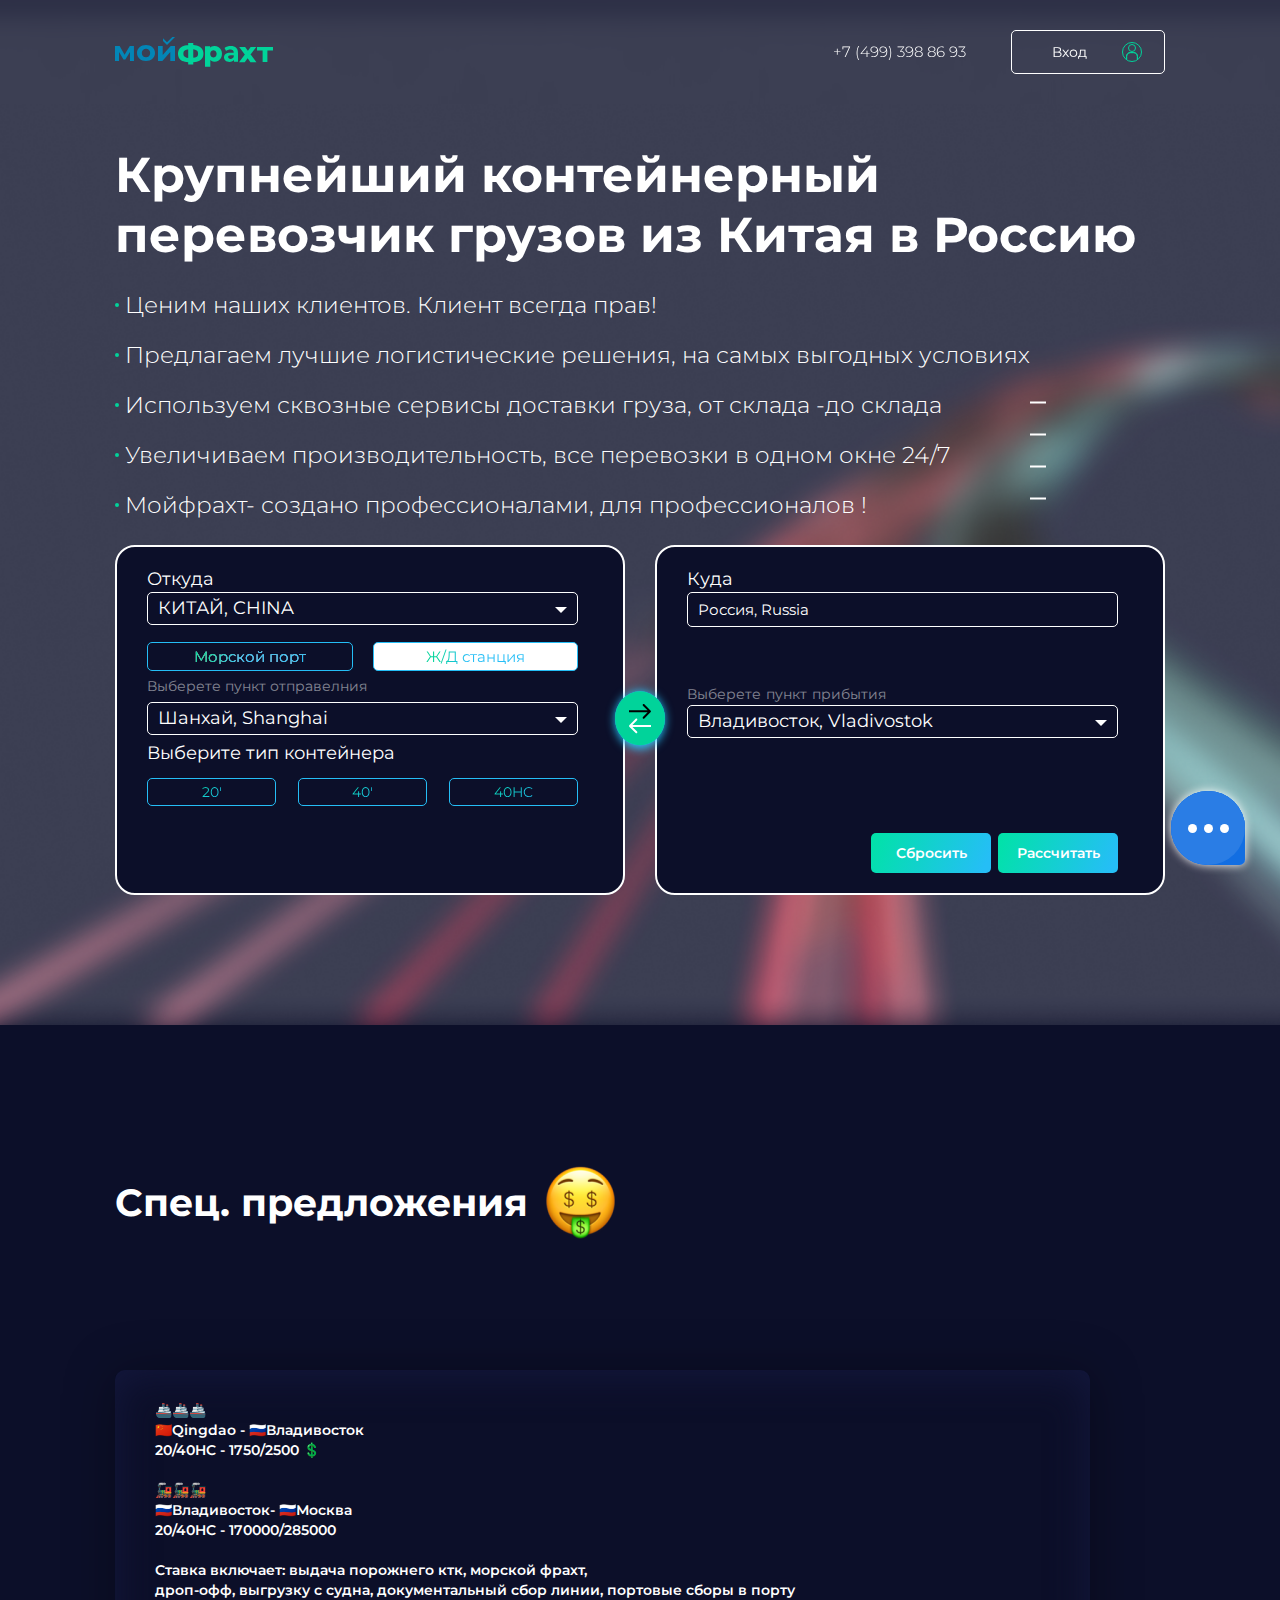
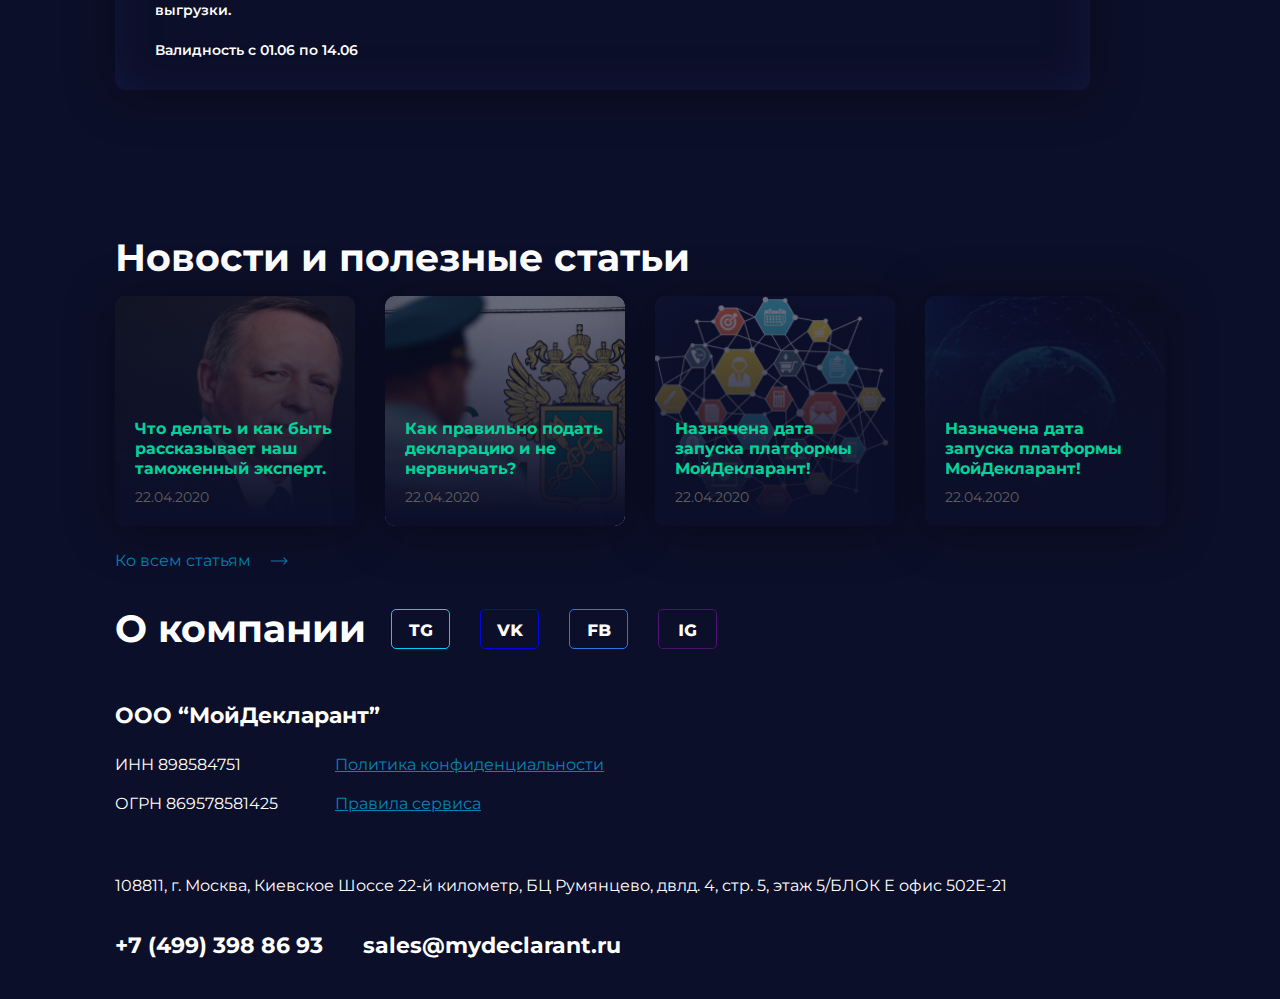
==== commit 86fa1d0d: "Add files via upload" ====
--- a/index.html
+++ b/index.html
@@ -315,22 +315,22 @@
                                 <div class="custom-select" style="width:200px;">
                                     <select>
                                         <option value="0">
-                                            Владивосток
-                                        </option>
-                                        <option value="1">
-                                            Владивосток
-                                        </option>
-                                        <option value="2">
-                                            Санкт-Петербург
+                                            Владивосток, Vladivostok
+                                        </option>
+                                        <option value="1">
+                                            Владивосток, Vladivostok
+                                        </option>
+                                        <option value="2">
+                                            Санкт-Петербург, Saint Petersburg
                                         </option>
                                         <option value="3">
-                                            Москва
+                                            Москва, Moscow
                                         </option>
                                         <option value="4">
-                                            Екатеринбург
+                                            Екатеринбург, Ekaterinburg
                                         </option>
                                         <option value="5">
-                                            Новосибирск
+                                            Новосибирск, Novosibirsk
                                         </option>
                                     </select>
                                 </div>
@@ -347,16 +347,16 @@
                                 <div class="custom-select" style="width:200px;">
                                     <select>
                                         <option value="0">
-                                            Владивосток
-                                        </option>
-                                        <option value="1">
-                                            Владивосток
-                                        </option>
-                                        <option value="2">
-                                            Восточный/Находка
+                                            Владивосток, Vladivostok
+                                        </option>
+                                        <option value="1">
+                                            Владивосток, Vladivostok
+                                        </option>
+                                        <option value="2">
+                                            Восточный/Находка, Vostochny/Nakhodka
                                         </option>
                                         <option value="3">
-                                            Санкт-Петербург
+                                            Санкт-Петербург, Saint Petersburg
                                         </option>
                                     </select>
                                 </div>
@@ -373,9 +373,6 @@
                                         </option>
                                         <option value="2">
                                             в порту прибытия
-                                        </option>
-                                        <option value="3">
-                                            Санкт-Петербург
                                         </option>
                                     </select>
                                 </div>
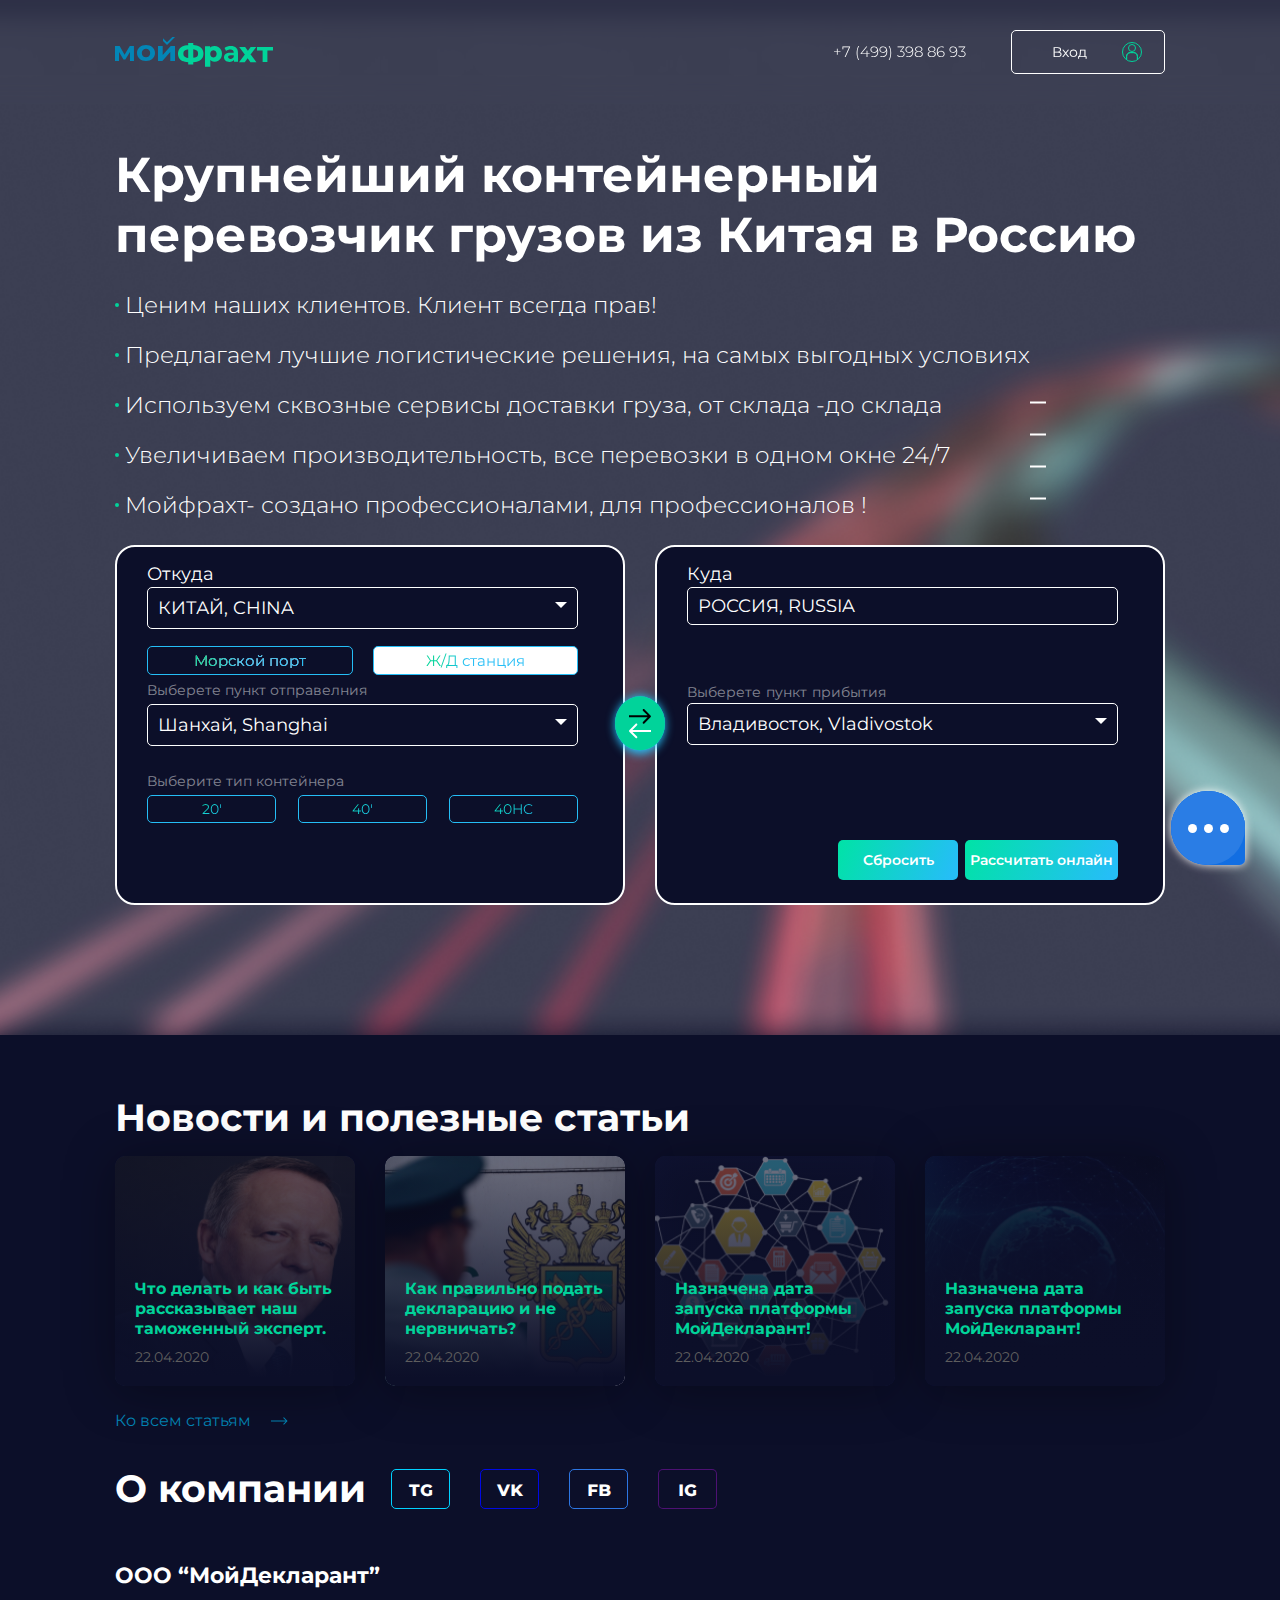
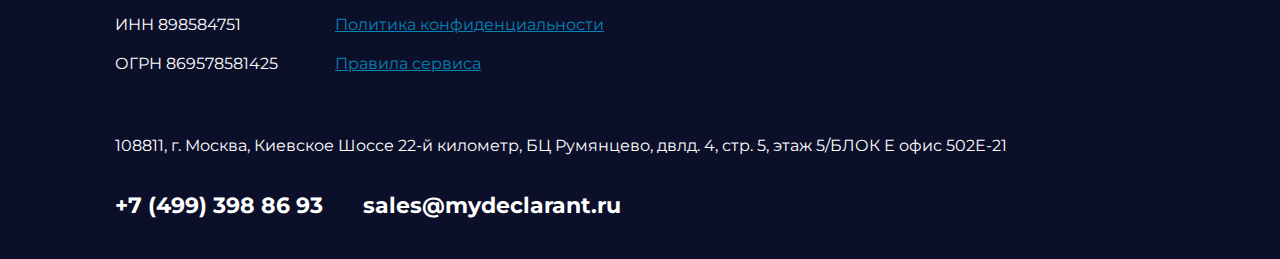
==== commit a7d3c144: "Add files via upload" ====
--- a/index.html
+++ b/index.html
@@ -99,7 +99,7 @@
 
                                         </option>
                                         <option value="2">
-                                            ВЬЕТНАМ, VIETNAM (Вьетнам)
+                                            ВЬЕТНАМ, VIETNAM
 
                                         </option>
                                         <option value="3">
@@ -267,7 +267,7 @@
                                         </option>
                                     </select>
                                 </div>
-                                <p class="section-top-form-from__subtexxt">
+                                <p class="section-top-form-from__text">
                                     Выберите тип контейнера
                                 </p>
                                 <div class="section-top-form-from__types section-top-form-from-types">
@@ -315,16 +315,16 @@
                                 <div class="custom-select" style="width:200px;">
                                     <select>
                                         <option value="0">
+                                            Москва, Moscow
+                                        </option>
+                                        <option value="1">
+                                            Москва, Moscow
+                                        </option>
+                                        <option value="2">
+                                            Санкт-Петербург, Saint Petersburg
+                                        </option>
+                                        <option value="3">
                                             Владивосток, Vladivostok
-                                        </option>
-                                        <option value="1">
-                                            Владивосток, Vladivostok
-                                        </option>
-                                        <option value="2">
-                                            Санкт-Петербург, Saint Petersburg
-                                        </option>
-                                        <option value="3">
-                                            Москва, Moscow
                                         </option>
                                         <option value="4">
                                             Екатеринбург, Ekaterinburg
@@ -360,19 +360,19 @@
                                         </option>
                                     </select>
                                 </div>
-                                <p class="section-top-form-to__subtext">
+                                <p class="section-top-form-to__text">
                                     Место таможенного оформления
                                 </p>
                                 <div class="custom-select" style="width:200px;">
                                     <select>
                                         <option value="0">
-                                            в пункте прибытия
-                                        </option>
-                                        <option value="1">
-                                            в пункте прибытия
-                                        </option>
-                                        <option value="2">
-                                            в порту прибытия
+                                            В пункте прибытия
+                                        </option>
+                                        <option value="1">
+                                            В пункте прибытия
+                                        </option>
+                                        <option value="2">
+                                            В порту прибытия
                                         </option>
                                     </select>
                                 </div>
@@ -380,8 +380,8 @@
                                     <button class="section-top-form-to__buttons-btn" type="reset">
                                         Сбросить
                                     </button>
-                                    <button class="section-top-form-to__buttons-btn" type="submit">
-                                        Рассчитать
+                                    <button class="section-top-form-to__buttons-btn" type="button">
+                                        Рассчитать онлайн
                                     </button>
                                 </div>
                             </div>
@@ -389,7 +389,7 @@
                     </div>
                 </div>
             </section>
-            <section class="main__offers offers" id="offers">
+            <!-- <section class="main__offers offers" id="offers">
                 <div class="container">
                     <h2 class="offers__title title">
                         Спец. предложения
@@ -398,9 +398,9 @@
                         </span>
                     </h2>
                     <div class="offers__box offers-box">
-                        <!-- <h3 class="offers-box__title">
+                        <h3 class="offers-box__title">
                             Предложение месяца
-                        </h3> -->
+                        </h3>
                         <p class="offers-box__text">
                             🚢🚢🚢 <br>
                             🇨🇳Qingdao - 🇷🇺Владивосток <br>
@@ -426,7 +426,7 @@
 
                     </div>
                 </div>
-            </section>
+            </section> -->
             <section class="main__news news" id="news">
                 <div class="container">
                     <h2 class="news__title title">
--- a/css/style.min.css
+++ b/css/style.min.css
@@ -1 +1 @@
-@font-face{font-family:"Muller";src:url("../fonts/MullerRegular.eot");src:local("☺"),url("../fonts/MullerRegular.woff") format("woff"),url("../fonts/MullerRegular.ttf") format("truetype");font-weight:400;font-style:normal}@font-face{font-family:"Muller";src:url("../fonts/MullerBold.eot");src:local("☺"),url("../fonts/MullerBold.woff") format("woff"),url("../fonts/MullerBold.ttf") format("truetype");font-weight:700;font-style:normal}*{padding:0;margin:0;border:0}*,*:before,*:after{-webkit-box-sizing:border-box;box-sizing:border-box}:focus,:active{outline:none}a:focus,a:active{outline:none}nav,footer,header,aside{display:block}html,body{height:100%;width:100%;font-size:100%;line-height:1;font-size:14px;-ms-text-size-adjust:100%;-moz-text-size-adjust:100%;-webkit-text-size-adjust:100%}input,button,textarea{font-family:inherit}input::-ms-clear{display:none}button{cursor:pointer}button::-moz-focus-inner{padding:0;border:0}a,a:visited{text-decoration:none}a:hover{text-decoration:none}ul li{list-style:none}img{vertical-align:top}h1,h2,h3,h4,h5,h6{font-size:inherit;font-weight:400}button{background:unset}html,body{height:100%;background:#0c0f29;font-family:"Montserrat",sans-serif;scroll-behavior:smooth}.wrapper{display:-webkit-box;display:-ms-flexbox;display:flex;-webkit-box-orient:vertical;-webkit-box-direction:normal;-ms-flex-direction:column;flex-direction:column;min-height:100%}.main{-webkit-box-flex:1;-ms-flex:1 0 auto;flex:1 0 auto;position:relative}.footer{-webkit-box-flex:0;-ms-flex:0 0 auto;flex:0 0 auto}.container{max-width:1080px;margin:0 auto;padding:0 15px}.big-container{max-width:1440px;margin:0 auto;padding:0px}.title{font-weight:700;color:#fff;font-size:38px;line-height:46px}@media(max-width: 1080px){.title{font-size:calc(24px + 14 * ((100vw - 320px) / 760))}}@media(max-width: 1080px){.title{line-height:calc(30px + 16 * ((100vw - 320px) / 760))}}.fancybox__backdrop{background:#000 !important}.carousel__button{top:27px !important;right:32px !important}.body--first .page-buttons__box:nth-child(1) .page-buttons__box-text{opacity:1}.body--first .page-buttons__box:nth-child(1) .page-buttons__btn{-webkit-transform:translateX(-16px);-ms-transform:translateX(-16px);transform:translateX(-16px);height:4px;width:32px;background:#01d39a}.body--second .page-buttons__box:nth-child(2) .page-buttons__box-text{opacity:1}.body--second .page-buttons__box:nth-child(2) .page-buttons__btn{-webkit-transform:translateX(-16px);-ms-transform:translateX(-16px);transform:translateX(-16px);height:4px;width:32px;background:#01d39a}.body--third .page-buttons__box:nth-child(3) .page-buttons__box-text{opacity:1}.body--third .page-buttons__box:nth-child(3) .page-buttons__btn{-webkit-transform:translateX(-16px);-ms-transform:translateX(-16px);transform:translateX(-16px);height:4px;width:32px;background:#01d39a}.body--fourth .page-buttons__box:nth-child(4) .page-buttons__box-text{opacity:1}.body--fourth .page-buttons__box:nth-child(4) .page-buttons__btn{-webkit-transform:translateX(-16px);-ms-transform:translateX(-16px);transform:translateX(-16px);height:4px;width:32px;background:#01d39a}.header{padding-top:30px;padding-bottom:30px;position:fixed;-webkit-backdrop-filter:blur(12px);backdrop-filter:blur(12px);left:0;right:0;top:0;z-index:10}@media(max-width: 1080px){.header{padding-top:calc(15px + 15 * ((100vw - 320px) / 760))}}@media(max-width: 1080px){.header{padding-bottom:calc(15px + 15 * ((100vw - 320px) / 760))}}.header__inner{display:-webkit-box;display:-ms-flexbox;display:flex;-webkit-box-align:center;-ms-flex-align:center;align-items:center;-webkit-box-pack:justify;-ms-flex-pack:justify;justify-content:space-between}.header__phone{font-weight:300;font-size:15px;line-height:32px;color:#fff;-webkit-transition:color .3s;-o-transition:color .3s;transition:color .3s}@media(max-width: 1080px){.header__phone{font-size:calc(13px + 2 * ((100vw - 320px) / 760))}}@media(max-width: 1080px){.header__phone{line-height:calc(28px + 4 * ((100vw - 320px) / 760))}}.header__phone:hover{color:#01d39a}.header__wrapper{display:-webkit-box;display:-ms-flexbox;display:flex;-webkit-box-align:center;-ms-flex-align:center;align-items:center;gap:45px;gap:45px}@media(max-width: 1080px){.header__wrapper{gap:calc(15px + 30 * ((100vw - 320px) / 760))}}.header__link{color:#fff;font-size:14px;line-height:32px;padding-top:5px;padding-left:40px;padding-right:22px;padding-bottom:5px;border:1px solid #fff;border-radius:5px;display:-webkit-box;display:-ms-flexbox;display:flex;-webkit-box-align:center;-ms-flex-align:center;align-items:center;gap:35px;position:relative}@media(max-width: 1080px){.header__link{font-size:calc(13px + 1 * ((100vw - 320px) / 760))}}@media(max-width: 1080px){.header__link{line-height:calc(28px + 4 * ((100vw - 320px) / 760))}}@media(max-width: 1080px){.header__link{padding-top:calc(3px + 2 * ((100vw - 320px) / 760))}}@media(max-width: 1080px){.header__link{padding-left:calc(20px + 20 * ((100vw - 320px) / 760))}}@media(max-width: 1080px){.header__link{padding-right:calc(10px + 12 * ((100vw - 320px) / 760))}}@media(max-width: 1080px){.header__link{padding-bottom:calc(3px + 2 * ((100vw - 320px) / 760))}}@media(max-width: 1080px){.header__link{gap:calc(20px + 15 * ((100vw - 320px) / 760))}}.header__link .line{position:absolute;top:-1px;right:-1px;bottom:-1px;left:-1px;display:block;overflow:hidden;border-radius:5px}.header__link .line::before{content:"";display:block;position:absolute;background-color:#01d39a;-webkit-transition:height .3s ease,width .3s ease;-o-transition:height .3s ease,width .3s ease;transition:height .3s ease,width .3s ease;border-radius:5px}.header__link .line::after{content:"";display:block;position:absolute;background-color:#01d39a;-webkit-transition:height .3s ease,width .3s ease;-o-transition:height .3s ease,width .3s ease;transition:height .3s ease,width .3s ease;border-radius:5px}.header__link .line--left:after{top:0;left:0;height:1px;width:0}.header__link .line--left:before{bottom:0;left:0;height:0;width:1px}.header__link .line--right:before{top:0;right:0;height:0;width:1px}.header__link .line--right:after{right:0;bottom:0;height:1px;width:0}.header__link:hover .line--right:before{height:100%}.header__link:hover .line--right:after{width:100%}.header__link:hover .line--left:before{height:100%}.header__link:hover .line--left:after{width:100%}.header__link svg{width:20px;height:20px}@media(max-width: 1080px){.header__link svg{width:calc(16px + 4 * ((100vw - 320px) / 760))}}@media(max-width: 1080px){.header__link svg{height:calc(16px + 4 * ((100vw - 320px) / 760))}}.header__burger{display:none}.logo{width:158px;height:30px}@media(max-width: 1080px){.logo{width:calc(130px + 28 * ((100vw - 320px) / 760))}}@media(max-width: 1080px){.logo{height:calc(26px + 4 * ((100vw - 320px) / 760))}}.logo-img{width:100%;height:100%}.section-top{padding-top:145px;padding-bottom:130px;background-image:url(../images/section-top-bg.png);background-repeat:no-repeat;background-size:cover;width:100%;height:100%}@media(max-width: 1080px){.section-top{padding-top:calc(100px + 45 * ((100vw - 320px) / 760))}}@media(max-width: 1080px){.section-top{padding-bottom:calc(40px + 90 * ((100vw - 320px) / 760))}}.section-top__inner{display:-webkit-box;display:-ms-flexbox;display:flex;-webkit-box-orient:vertical;-webkit-box-direction:normal;-ms-flex-direction:column;flex-direction:column;width:100%;gap:25px}.section-top-body__title{font-weight:700;font-size:49px;line-height:60px;color:#fff;max-width:unset;margin-bottom:25px}@media(max-width: 1080px){.section-top-body__title{font-size:calc(26px + 23 * ((100vw - 320px) / 760))}}@media(max-width: 1080px){.section-top-body__title{line-height:calc(32px + 28 * ((100vw - 320px) / 760))}}@media(max-width: 1080px){.section-top-body__title{margin-bottom:calc(15px + 10 * ((100vw - 320px) / 760))}}.section-top-body__list{display:-webkit-box;display:-ms-flexbox;display:flex;-webkit-box-orient:vertical;-webkit-box-direction:normal;-ms-flex-direction:column;flex-direction:column;gap:20px}.section-top-body__list-item{font-weight:300;padding-left:10px;font-size:23px;line-height:30px;color:#fff;position:relative}@media(max-width: 1080px){.section-top-body__list-item{padding-left:calc(15px + -5 * ((100vw - 320px) / 760))}}@media(max-width: 1080px){.section-top-body__list-item{font-size:calc(16px + 7 * ((100vw - 320px) / 760))}}@media(max-width: 1080px){.section-top-body__list-item{line-height:calc(20px + 10 * ((100vw - 320px) / 760))}}.section-top-body__list-item::before{content:"";width:4px;height:4px;left:0px;border-radius:100%;background:#01d39a;position:absolute;top:50%;-webkit-transform:translateY(-50%);-ms-transform:translateY(-50%);transform:translateY(-50%)}.offers{padding-top:140px;margin-bottom:145px}@media(max-width: 1080px){.offers{padding-top:calc(40px + 100 * ((100vw - 320px) / 760))}}@media(max-width: 1080px){.offers{margin-bottom:calc(40px + 105 * ((100vw - 320px) / 760))}}.offers__title{margin-bottom:130px;-webkit-box-align:center;-ms-flex-align:center;align-items:center;display:-webkit-box;display:-ms-flexbox;display:flex;gap:15px}@media(max-width: 1080px){.offers__title{margin-bottom:calc(30px + 100 * ((100vw - 320px) / 760))}}.offers__title img{height:75px;width:75px;border-radius:100%}@media(max-width: 1080px){.offers__title img{height:calc(40px + 35 * ((100vw - 320px) / 760))}}@media(max-width: 1080px){.offers__title img{width:calc(40px + 35 * ((100vw - 320px) / 760))}}.offers-box{padding-top:30px;padding-bottom:20px;padding-right:100px;padding-left:40px;background:#0c0f29;-webkit-box-shadow:0px 4px 50px rgba(0,0,0,.35),inset 0px 4px 40px #14183e;box-shadow:0px 4px 50px rgba(0,0,0,.35),inset 0px 4px 40px #14183e;border-radius:10px;max-width:975px;position:relative}@media(max-width: 1080px){.offers-box{padding-top:calc(20px + 10 * ((100vw - 320px) / 760))}}@media(max-width: 1080px){.offers-box{padding-bottom:calc(15px + 5 * ((100vw - 320px) / 760))}}@media(max-width: 1080px){.offers-box{padding-right:calc(50px + 50 * ((100vw - 320px) / 760))}}@media(max-width: 1080px){.offers-box{padding-left:calc(15px + 25 * ((100vw - 320px) / 760))}}.offers-box__title{font-weight:800;font-size:30px;line-height:37px;margin-bottom:20px;color:#0385b6;max-width:700px}@media(max-width: 1080px){.offers-box__title{font-size:calc(20px + 10 * ((100vw - 320px) / 760))}}@media(max-width: 1080px){.offers-box__title{line-height:calc(27px + 10 * ((100vw - 320px) / 760))}}@media(max-width: 1080px){.offers-box__title{margin-bottom:calc(15px + 5 * ((100vw - 320px) / 760))}}.offers-box__text{font-weight:600;font-size:14px;line-height:20px;margin-bottom:10px;color:#fff;max-width:700px;display:-webkit-box;display:-ms-flexbox;display:flex;-webkit-box-orient:vertical;-webkit-box-direction:normal;-ms-flex-direction:column;flex-direction:column}@media(max-width: 1080px){.offers-box__text{font-size:calc(12px + 2 * ((100vw - 320px) / 760))}}@media(max-width: 1080px){.offers-box__text{line-height:calc(18px + 2 * ((100vw - 320px) / 760))}}@media(max-width: 1080px){.offers-box__text{margin-bottom:calc(5px + 5 * ((100vw - 320px) / 760))}}.offers-box__bottom{display:-webkit-box;display:-ms-flexbox;display:flex;-webkit-box-align:end;-ms-flex-align:end;align-items:flex-end;gap:30px;display:none}.offers-box__bottom-past{font-weight:200;font-size:35px;line-height:43px;display:-webkit-box;display:-ms-flexbox;display:flex;-webkit-box-align:center;-ms-flex-align:center;align-items:center;text-align:right;text-decoration-line:line-through;color:#0385b6}.offers-box__bottom-current{font-weight:700;font-size:55px;line-height:67px;color:#01d39a;text-decoration:unset}.offers-box__img{position:absolute;height:75px;width:75px;border-radius:100%;top:20px;right:12px}@media(max-width: 1080px){.offers-box__img{height:calc(40px + 35 * ((100vw - 320px) / 760))}}@media(max-width: 1080px){.offers-box__img{width:calc(40px + 35 * ((100vw - 320px) / 760))}}@media(max-width: 1080px){.offers-box__img{right:calc(5px + 7 * ((100vw - 320px) / 760))}}.news{margin-bottom:35px}@media(max-width: 1080px){.news{margin-bottom:calc(40px + -5 * ((100vw - 320px) / 760))}}.news__title{margin-bottom:15px}.news__inner{gap:30px;display:-webkit-box;display:-ms-flexbox;display:flex;margin-bottom:25px;margin-bottom:25px}@media(max-width: 1080px){.news__inner{gap:calc(15px + 15 * ((100vw - 320px) / 760))}}@media(max-width: 1080px){.news__inner{margin-bottom:calc(15px + 10 * ((100vw - 320px) / 760))}}.news__link{display:-webkit-box;display:-ms-flexbox;display:flex;-webkit-box-align:center;-ms-flex-align:center;align-items:center;gap:20px;font-size:16px;line-height:20px;color:#0385b6;-webkit-transition:color .3s;-o-transition:color .3s;transition:color .3s}@media(max-width: 1080px){.news__link{gap:calc(10px + 10 * ((100vw - 320px) / 760))}}@media(max-width: 1080px){.news__link{font-size:calc(12px + 4 * ((100vw - 320px) / 760))}}@media(max-width: 1080px){.news__link{line-height:calc(18px + 2 * ((100vw - 320px) / 760))}}.news__link:hover{color:#01d39a}.news__link:hover svg path{fill:#01d39a}.news__link svg path{-webkit-transition:fill .3s;-o-transition:fill .3s;transition:fill .3s}.news-item{-webkit-box-shadow:0 4px 50px rgba(0,0,0,.35),inset 0 4px 40px #14183e;box-shadow:0 4px 50px rgba(0,0,0,.35),inset 0 4px 40px #14183e;background:-webkit-gradient(linear, left bottom, left top, color-stop(3.66%, #0c0f29), color-stop(95.73%, rgba(12, 15, 41, 0.6)));background:-o-linear-gradient(bottom, #0c0f29 3.66%, rgba(12, 15, 41, 0.6) 95.73%);background:linear-gradient(0deg, #0c0f29 3.66%, rgba(12, 15, 41, 0.6) 95.73%);border-radius:10px;position:relative;height:230px;max-height:230px;padding:20px;z-index:1;display:-webkit-box;display:-ms-flexbox;display:flex;-webkit-box-orient:vertical;-webkit-box-direction:normal;-ms-flex-direction:column;flex-direction:column;-webkit-box-pack:end;-ms-flex-pack:end;justify-content:flex-end;width:100%;cursor:pointer;overflow:hidden}@media(max-width: 1080px){.news-item{padding:calc(15px + 5 * ((100vw - 320px) / 760))}}.news-item::before{content:"";position:absolute;width:100%;height:100%;top:0;left:0;right:0;bottom:0;border-radius:10px;-o-object-fit:cover;object-fit:cover;background:-webkit-gradient(linear, left bottom, left top, color-stop(3.66%, #0c0f29), color-stop(95.73%, rgba(12, 15, 41, 0.6)));background:-o-linear-gradient(bottom, #0c0f29 3.66%, rgba(12, 15, 41, 0.6) 95.73%);background:linear-gradient(0deg, #0c0f29 3.66%, rgba(12, 15, 41, 0.6) 95.73%);z-index:0}.news-item:hover .news-item__img{-webkit-transform:scale(1.1);-ms-transform:scale(1.1);transform:scale(1.1)}.news-item__img{position:absolute;width:100%;height:100%;top:0;left:0;right:0;bottom:0;border-radius:10px;-o-object-fit:cover;object-fit:cover;z-index:-1;-webkit-transition:-webkit-transform .3s;transition:-webkit-transform .3s;-o-transition:transform .3s;transition:transform .3s;transition:transform .3s, -webkit-transform .3s}.news-item__link{font-weight:700;margin-bottom:10px;font-size:16px;line-height:20px;color:#01d39a;position:relative;z-index:1;display:block}@media(max-width: 1080px){.news-item__link{margin-bottom:calc(5px + 5 * ((100vw - 320px) / 760))}}@media(max-width: 1080px){.news-item__link{font-size:calc(14px + 2 * ((100vw - 320px) / 760))}}@media(max-width: 1080px){.news-item__link{line-height:calc(18px + 2 * ((100vw - 320px) / 760))}}.news-item__date{position:relative;z-index:1;font-size:14px;line-height:17px;color:#5e5e5e}@media(max-width: 1080px){.news-item__date{font-size:calc(13px + 1 * ((100vw - 320px) / 760))}}@media(max-width: 1080px){.news-item__date{line-height:calc(16px + 1 * ((100vw - 320px) / 760))}}.about{margin-bottom:50px}@media(max-width: 1080px){.about{margin-bottom:calc(30px + 20 * ((100vw - 320px) / 760))}}.about__inner{display:-webkit-box;display:-ms-flexbox;display:flex;-webkit-box-align:center;-ms-flex-align:center;align-items:center;gap:25px;-ms-flex-wrap:wrap;flex-wrap:wrap}@media(max-width: 1080px){.about__inner{gap:calc(15px + 10 * ((100vw - 320px) / 760))}}.about-socials{display:-webkit-box;display:-ms-flexbox;display:flex;-webkit-box-align:center;-ms-flex-align:center;align-items:center;gap:30px}@media(max-width: 1080px){.about-socials{gap:calc(15px + 15 * ((100vw - 320px) / 760))}}.about-socials__item{width:59px;height:40px;display:-webkit-box;display:-ms-flexbox;display:flex;-webkit-box-pack:center;-ms-flex-pack:center;justify-content:center;-webkit-box-align:center;-ms-flex-align:center;align-items:center;position:relative;background:#0c0f29;border-radius:5px}@media(max-width: 1080px){.about-socials__item{width:calc(40px + 19 * ((100vw - 320px) / 760))}}@media(max-width: 1080px){.about-socials__item{height:calc(30px + 10 * ((100vw - 320px) / 760))}}.about-socials__item::before{content:"";width:102%;height:102%;position:absolute;top:50%;left:50%;-webkit-transform:translateX(-50%) translateY(-50%);-ms-transform:translateX(-50%) translateY(-50%);transform:translateX(-50%) translateY(-50%);z-index:-1;border-radius:5px}.about-socials__item:nth-child(1){border:1px solid #00d1ff}.about-socials__item:nth-child(2){border:1px solid #0009e5}.about-socials__item:nth-child(3){border:1px solid #2d76e3}.about-socials__item:nth-child(4){border:1px solid rgba(174,21,228,.4)}.about-socials__link{border-radius:5px;font-weight:700;font-size:20px;line-height:24px;display:-webkit-box;display:-ms-flexbox;display:flex;-webkit-box-align:center;-ms-flex-align:center;align-items:center;-webkit-box-pack:center;-ms-flex-pack:center;justify-content:center;text-align:center;font-variant:all-small-caps;color:#fff;width:100%;height:100%}@media(max-width: 1080px){.about-socials__link{font-size:calc(14px + 6 * ((100vw - 320px) / 760))}}@media(max-width: 1080px){.about-socials__link{line-height:calc(20px + 4 * ((100vw - 320px) / 760))}}.footer{padding-bottom:40px}@media(max-width: 1080px){.footer{padding-bottom:calc(20px + 20 * ((100vw - 320px) / 760))}}.footer__title{font-weight:700;font-size:22px;line-height:27px;margin-bottom:20px;color:#fff;display:block}@media(max-width: 1080px){.footer__title{font-size:calc(18px + 4 * ((100vw - 320px) / 760))}}@media(max-width: 1080px){.footer__title{line-height:calc(24px + 3 * ((100vw - 320px) / 760))}}@media(max-width: 1080px){.footer__title{margin-bottom:calc(10px + 10 * ((100vw - 320px) / 760))}}.footer__box{display:-webkit-box;display:-ms-flexbox;display:flex;-webkit-box-align:center;-ms-flex-align:center;align-items:center;margin-bottom:.5rem;gap:55px}@media(max-width: 1080px){.footer__box{gap:calc(15px + 40 * ((100vw - 320px) / 760))}}.footer__box:nth-child(3){margin-bottom:20px}@media(max-width: 1080px){.footer__box:nth-child(3){margin-bottom:calc(10px + 10 * ((100vw - 320px) / 760))}}.footer__box-text{width:165px;font-size:16px;line-height:32px;color:#fff}@media(max-width: 1080px){.footer__box-text{font-size:calc(12px + 4 * ((100vw - 320px) / 760))}}@media(max-width: 1080px){.footer__box-text{line-height:calc(20px + 12 * ((100vw - 320px) / 760))}}.footer__box-link{font-size:16px;line-height:32px;text-decoration-line:underline;color:#0385b6;-webkit-transition:color .3s;-o-transition:color .3s;transition:color .3s}@media(max-width: 1080px){.footer__box-link{font-size:calc(12px + 4 * ((100vw - 320px) / 760))}}@media(max-width: 1080px){.footer__box-link{line-height:calc(20px + 12 * ((100vw - 320px) / 760))}}.footer__box-link:hover{color:#01d39a}.footer__text{margin-top:50px;margin-bottom:30px;font-size:16px;line-height:32px;color:#fff}@media(max-width: 1080px){.footer__text{margin-top:calc(20px + 30 * ((100vw - 320px) / 760))}}@media(max-width: 1080px){.footer__text{margin-bottom:calc(20px + 10 * ((100vw - 320px) / 760))}}@media(max-width: 1080px){.footer__text{font-size:calc(12px + 4 * ((100vw - 320px) / 760))}}@media(max-width: 1080px){.footer__text{line-height:calc(20px + 12 * ((100vw - 320px) / 760))}}.footer__links{display:-webkit-box;display:-ms-flexbox;display:flex;-webkit-box-align:center;-ms-flex-align:center;align-items:center;gap:40px}@media(max-width: 1080px){.footer__links{gap:calc(5px + 35 * ((100vw - 320px) / 760))}}.footer__links-link{font-weight:700;font-size:22px;line-height:27px;color:#fff;-webkit-transition:color .3s;-o-transition:color .3s;transition:color .3s}@media(max-width: 1080px){.footer__links-link{font-size:calc(18px + 4 * ((100vw - 320px) / 760))}}@media(max-width: 1080px){.footer__links-link{line-height:calc(24px + 3 * ((100vw - 320px) / 760))}}.footer__links-link:hover{color:#01d39a}.popup{display:none;padding:75px 35px 80px 35px !important;background:#0c0f29 !important;border-radius:10px;max-width:550px}.popup__title{text-align:center;color:#fff;font-weight:800;font-size:30px;line-height:38px;margin-bottom:80px}@media(max-width: 1080px){.popup__title{font-size:calc(24px + 6 * ((100vw - 320px) / 760))}}@media(max-width: 1080px){.popup__title{line-height:calc(30px + 8 * ((100vw - 320px) / 760))}}@media(max-width: 1080px){.popup__title{margin-bottom:calc(30px + 50 * ((100vw - 320px) / 760))}}.popup-form__box{display:-webkit-box;display:-ms-flexbox;display:flex;-webkit-box-orient:vertical;-webkit-box-direction:normal;-ms-flex-direction:column;flex-direction:column;margin-bottom:25px}@media(max-width: 1080px){.popup-form__box{margin-bottom:calc(20px + 5 * ((100vw - 320px) / 760))}}.popup-form__box-text{margin-bottom:3px;font-weight:500;font-size:18px;line-height:23px;color:#fff}@media(max-width: 1080px){.popup-form__box-text{font-size:calc(14px + 4 * ((100vw - 320px) / 760))}}@media(max-width: 1080px){.popup-form__box-text{line-height:calc(18px + 5 * ((100vw - 320px) / 760))}}.popup-form__box-input{background:#fff;border-radius:5px;padding:22px;font-weight:300;font-size:20px;line-height:24px;color:#747474}@media(max-width: 1080px){.popup-form__box-input{padding:calc(15px + 7 * ((100vw - 320px) / 760))}}@media(max-width: 1080px){.popup-form__box-input{font-size:calc(16px + 4 * ((100vw - 320px) / 760))}}@media(max-width: 1080px){.popup-form__box-input{line-height:calc(20px + 4 * ((100vw - 320px) / 760))}}.popup-form__box-input::-webkit-input-placeholder{font-weight:300;font-size:20px;line-height:24px;color:#747474}.popup-form__box-input::-moz-placeholder{font-weight:300;font-size:20px;line-height:24px;color:#747474}.popup-form__box-input:-ms-input-placeholder{font-weight:300;font-size:20px;line-height:24px;color:#747474}.popup-form__box-input::-ms-input-placeholder{font-weight:300;font-size:20px;line-height:24px;color:#747474}.popup-form__box-input::placeholder{font-weight:300;font-size:20px;line-height:24px;color:#747474}@media(max-width: 1080px){.popup-form__box-input::-webkit-input-placeholder{font-size:calc(16px + 4 * ((100vw - 320px) / 760))}.popup-form__box-input::-moz-placeholder{font-size:calc(16px + 4 * ((100vw - 320px) / 760))}.popup-form__box-input:-ms-input-placeholder{font-size:calc(16px + 4 * ((100vw - 320px) / 760))}.popup-form__box-input::-ms-input-placeholder{font-size:calc(16px + 4 * ((100vw - 320px) / 760))}.popup-form__box-input::placeholder{font-size:calc(16px + 4 * ((100vw - 320px) / 760))}}@media(max-width: 1080px){.popup-form__box-input::-webkit-input-placeholder{line-height:calc(20px + 4 * ((100vw - 320px) / 760))}.popup-form__box-input::-moz-placeholder{line-height:calc(20px + 4 * ((100vw - 320px) / 760))}.popup-form__box-input:-ms-input-placeholder{line-height:calc(20px + 4 * ((100vw - 320px) / 760))}.popup-form__box-input::-ms-input-placeholder{line-height:calc(20px + 4 * ((100vw - 320px) / 760))}.popup-form__box-input::placeholder{line-height:calc(20px + 4 * ((100vw - 320px) / 760))}}.popup-form__btn{margin-top:50px;font-weight:800;font-size:22px;line-height:27px;display:-webkit-box;display:-ms-flexbox;display:flex;-webkit-box-pack:center;-ms-flex-pack:center;justify-content:center;margin-left:auto;margin-right:auto;-webkit-box-align:center;-ms-flex-align:center;align-items:center;text-align:center;color:#fff;background:#01d39a;border-radius:5px;padding:22px 41px;-webkit-filter:drop-shadow(0px 4px 10px #00967b);filter:drop-shadow(0px 4px 10px #00967b)}@media(max-width: 1080px){.popup-form__btn{margin-top:calc(30px + 20 * ((100vw - 320px) / 760))}}@media(max-width: 1080px){.popup-form__btn{font-size:calc(16px + 6 * ((100vw - 320px) / 760))}}@media(max-width: 1080px){.popup-form__btn{line-height:calc(20px + 7 * ((100vw - 320px) / 760))}}.popup-form .container{display:block;position:relative;padding-left:35px;margin-bottom:12px;cursor:pointer;font-weight:300;font-size:15px;line-height:18px;color:#fff;-webkit-user-select:none;-moz-user-select:none;-ms-user-select:none;user-select:none}@media(max-width: 1080px){.popup-form .container{font-size:calc(13px + 2 * ((100vw - 320px) / 760))}}@media(max-width: 1080px){.popup-form .container{line-height:calc(17px + 1 * ((100vw - 320px) / 760))}}.popup-form .container input{position:absolute;opacity:0;cursor:pointer;height:0;width:0}.popup-form .checkmark{position:absolute;top:0;left:0;height:18px;width:18px;background:#fff;border-radius:2px}.popup-form .container input:checked~.checkmark{border:1px solid #01d39a}.popup-form .checkmark:after{content:"";position:absolute;display:none}.popup-form .container input:checked~.checkmark:after{display:block}.popup-form .container .checkmark:after{width:12px;height:8px;position:absolute;top:50%;left:50%;-webkit-transform:translateX(-50%) translateY(-50%);-ms-transform:translateX(-50%) translateY(-50%);transform:translateX(-50%) translateY(-50%);background-repeat:no-repeat;background-size:contain;background-image:url(../images/tick-icon.svg)}.page-buttons{position:fixed;right:0px;top:50%;-webkit-transform:translateY(-50%);-ms-transform:translateY(-50%);transform:translateY(-50%);gap:15px;display:-webkit-box;display:-ms-flexbox;display:flex;-webkit-box-orient:vertical;-webkit-box-direction:normal;-ms-flex-direction:column;flex-direction:column;-webkit-box-align:end;-ms-flex-align:end;align-items:flex-end;z-index:10}.page-buttons__box{display:-webkit-box;display:-ms-flexbox;display:flex;-webkit-box-align:center;-ms-flex-align:center;align-items:center;-webkit-transition:-webkit-transform .3s;transition:-webkit-transform .3s;-o-transition:transform .3s;transition:transform .3s;transition:transform .3s, -webkit-transform .3s;cursor:pointer;width:250px;gap:15px}.page-buttons__box:hover{-webkit-transform:translateY(-3px);-ms-transform:translateY(-3px);transform:translateY(-3px)}.page-buttons__box:hover .page-buttons__box-text{opacity:1}.page-buttons__btn{display:block;width:16px;height:2px;background:#fff;-webkit-transition:width .3s,height .3s,-webkit-transform .3s;transition:width .3s,height .3s,-webkit-transform .3s;-o-transition:transform .3s,width .3s,height .3s;transition:transform .3s,width .3s,height .3s;transition:transform .3s,width .3s,height .3s,-webkit-transform .3s}.page-buttons__box-text{font-weight:500;font-size:14px;line-height:17px;color:#01d39a;opacity:0;-webkit-transition:opacity .3s;-o-transition:opacity .3s;transition:opacity .3s;margin-right:auto}.main--news .news{padding-top:200px}@media(max-width: 1080px){.main--news .news{padding-top:calc(75px + 125 * ((100vw - 320px) / 760))}}.main--news .news__link{margin-bottom:30px}@media(max-width: 1080px){.main--news .news__link{margin-bottom:calc(10px + 20 * ((100vw - 320px) / 760))}}.main--news .news__link svg{-webkit-transform:rotate(180deg);-ms-transform:rotate(180deg);transform:rotate(180deg)}.main--news .news__title{margin-bottom:50px}@media(max-width: 1080px){.main--news .news__title{margin-bottom:calc(20px + 30 * ((100vw - 320px) / 760))}}.main--news .news__inner{display:-ms-grid;display:grid;-ms-grid-columns:1fr 1fr 1fr;grid-template-columns:1fr 1fr 1fr}@-webkit-keyframes socialsButtonsOpacityAnimation{0%{opacity:1}50%{opacity:.5}100%{opacity:1}}@keyframes socialsButtonsOpacityAnimation{0%{opacity:1}50%{opacity:.5}100%{opacity:1}}.socials{z-index:100;position:fixed;right:35px;bottom:35px;width:74px;height:74px;background:#126ee2;border-radius:100% 100% 15% 100%;cursor:pointer}.socials:hover::before{-webkit-box-shadow:0 5px 20px 5px #81a4f1;box-shadow:0 5px 20px 5px #81a4f1}.socials::before{content:"";background:#fff;-webkit-filter:blur(5px);filter:blur(5px);width:100%;height:100%;border-radius:100% 100% 15% 100%;position:absolute;left:0;bottom:0;right:0;top:0;z-index:-10;-webkit-transition:-webkit-box-shadow .3s;transition:-webkit-box-shadow .3s;-o-transition:box-shadow .3s;transition:box-shadow .3s;transition:box-shadow .3s, -webkit-box-shadow .3s}.socials::after{content:"";background:#126ee2;width:100%;height:100%;border-radius:100% 100% 15% 100%;position:absolute;left:0;bottom:0;right:0;top:0;z-index:-10}.socials__box{width:100%;height:100%;position:relative;background:#126ee2;border-radius:100%;display:-webkit-box;display:-ms-flexbox;display:flex;-webkit-box-pack:center;-ms-flex-pack:center;justify-content:center;-webkit-box-align:center;-ms-flex-align:center;align-items:center;gap:7px}.socials__box span{width:9px;height:9px;border-radius:100%;background:#fff;z-index:1}.socials__box span:nth-child(1){-webkit-animation:socialsButtonsOpacityAnimation 2s infinite;animation:socialsButtonsOpacityAnimation 2s infinite}.socials__box span:nth-child(2){-webkit-animation:socialsButtonsOpacityAnimation 4s infinite;animation:socialsButtonsOpacityAnimation 4s infinite}.socials__box span:nth-child(3){-webkit-animation:socialsButtonsOpacityAnimation 6s infinite;animation:socialsButtonsOpacityAnimation 6s infinite}.socials__box::before{content:"";width:100%;height:100%;-webkit-transition:width .3s,height .3s;-o-transition:width .3s,height .3s;transition:width .3s,height .3s;border-radius:100%;position:absolute;top:50%;left:50%;-webkit-transform:translateX(-50%) translateY(-50%);-ms-transform:translateX(-50%) translateY(-50%);transform:translateX(-50%) translateY(-50%);background:#2a7de5}.socials__box-link{opacity:0;width:50px;height:50px;position:absolute;min-width:50px;min-height:50px;-webkit-box-pack:center;-ms-flex-pack:center;justify-content:center;-webkit-box-align:center;-ms-flex-align:center;align-items:center;border-radius:100%;display:-webkit-box;display:-ms-flexbox;display:flex;background:#0c0f29;-webkit-transition:background .3s;-o-transition:background .3s;transition:background .3s;-webkit-transition:opacity .3s,bottom .3s,left .3s,right .3s,top .3s,background .3s;-o-transition:opacity .3s,bottom .3s,left .3s,right .3s,top .3s,background .3s;transition:opacity .3s,bottom .3s,left .3s,right .3s,top .3s,background .3s;z-index:-1}.socials__box-link:hover{background:#00e3a6}.socials__box-link:nth-child(4){bottom:0;left:0}.socials__box-link:nth-child(4) img{width:25px;height:25px}.socials__box-link:nth-child(5){top:0;left:0}.socials__box-link:nth-child(5) img{width:32px;height:32px}.socials__box-link:nth-child(6){top:0;right:0}.socials__box-link:nth-child(6) img{width:29px;height:29px}.socials--active .socials__box-link{opacity:1;-webkit-box-shadow:0 .1rem 1rem rgba(24,66,154,.82);box-shadow:0 .1rem 1rem rgba(24,66,154,.82)}.socials--active .socials__box-link:nth-child(4){bottom:0;left:-70px}.socials--active .socials__box-link:nth-child(5){top:-50px;left:-55px}.socials--active .socials__box-link:nth-child(6){top:-70px;right:0}.socials--active .socials__box::before{width:90%;height:90%}.article{margin-top:150px}@media(max-width: 1080px){.article{margin-top:calc(100px + 50 * ((100vw - 320px) / 760))}}.article .about__inner{-webkit-box-pack:end;-ms-flex-pack:end;justify-content:flex-end}.article .about-socials__link:nth-child(1){border-color:#2d76e3}.article .about-socials__link:nth-child(2){border-color:#08c}.article__link{display:-webkit-box;display:-ms-flexbox;display:flex;-webkit-box-align:center;-ms-flex-align:center;align-items:center;gap:10px;color:#0385b6;-webkit-transition:color .3s;-o-transition:color .3s;transition:color .3s;line-height:20px;font-size:16px;margin-bottom:35px}@media(max-width: 1080px){.article__link{margin-bottom:calc(20px + 15 * ((100vw - 320px) / 760))}}.article__link:hover{color:#01d39a}.article__link:hover svg path{fill:#01d39a}.article__link svg path{-webkit-transition:fill .3s;-o-transition:fill .3s;transition:fill .3s}.article__img{display:block;max-width:100%;height:740px;max-height:740px;margin-bottom:35px}@media(max-width: 1080px){.article__img{height:calc(350px + 390 * ((100vw - 320px) / 760))}}@media(max-width: 1080px){.article__img{max-height:calc(350px + 390 * ((100vw - 320px) / 760))}}@media(max-width: 1080px){.article__img{margin-bottom:calc(20px + 15 * ((100vw - 320px) / 760))}}.article__img-image{width:100%;height:100%;-o-object-fit:cover;object-fit:cover}.article__date{color:#fff;font-weight:300;margin-bottom:10px;font-size:16px;line-height:24px;display:-webkit-box;display:-ms-flexbox;display:flex;-webkit-box-align:center;-ms-flex-align:center;align-items:center;gap:5px}@media(max-width: 1080px){.article__date{font-size:calc(14px + 2 * ((100vw - 320px) / 760))}}@media(max-width: 1080px){.article__date{line-height:calc(22px + 2 * ((100vw - 320px) / 760))}}.article__box{margin-bottom:20px}.article__box-title{margin-bottom:15px;font-weight:700;color:#01d39a;font-size:36px;line-height:35px}@media(max-width: 1080px){.article__box-title{font-size:calc(24px + 12 * ((100vw - 320px) / 760))}}@media(max-width: 1080px){.article__box-title{line-height:calc(30px + 5 * ((100vw - 320px) / 760))}}.article__box-text{color:#fff;font-size:16px;line-height:24px}@media(max-width: 1080px){.article__box-text{font-size:calc(14px + 2 * ((100vw - 320px) / 760))}}@media(max-width: 1080px){.article__box-text{line-height:calc(22px + 2 * ((100vw - 320px) / 760))}}.article__box-subtitle{margin-bottom:15px;color:#0385b6;font-size:25px;line-height:30px;font-weight:700}@media(max-width: 1080px){.article__box-subtitle{margin-bottom:calc(10px + 5 * ((100vw - 320px) / 760))}}@media(max-width: 1080px){.article__box-subtitle{font-size:calc(20px + 5 * ((100vw - 320px) / 760))}}@media(max-width: 1080px){.article__box-subtitle{line-height:calc(24px + 6 * ((100vw - 320px) / 760))}}.article__box-list li{color:#fff;font-size:16px;line-height:24px}@media(max-width: 1080px){.article__box-list li{font-size:calc(14px + 2 * ((100vw - 320px) / 760))}}@media(max-width: 1080px){.article__box-list li{line-height:calc(22px + 2 * ((100vw - 320px) / 760))}}.news__top{display:-webkit-box;display:-ms-flexbox;display:flex;-webkit-box-align:center;-ms-flex-align:center;align-items:center;-webkit-box-pack:justify;-ms-flex-pack:justify;justify-content:space-between;margin-bottom:20px;-ms-flex-wrap:wrap;flex-wrap:wrap;gap:20px}.news__top a{display:-webkit-box;display:-ms-flexbox;display:flex;-webkit-box-align:center;-ms-flex-align:center;align-items:center;gap:20px;font-size:16px;line-height:24px;color:#0385b6;-webkit-transition:color .3s;-o-transition:color .3s;transition:color .3s}@media(max-width: 1080px){.news__top a{gap:calc(10px + 10 * ((100vw - 320px) / 760))}}@media(max-width: 1080px){.news__top a{font-size:calc(14px + 2 * ((100vw - 320px) / 760))}}@media(max-width: 1080px){.news__top a{line-height:calc(22px + 2 * ((100vw - 320px) / 760))}}.news__top a:hover{color:#01d39a}.news__top a:hover svg path{fill:#01d39a}.news__top a svg path{-webkit-transition:fill .3s;-o-transition:fill .3s;transition:fill .3s}.videos{padding-top:80px;margin-bottom:80px}@media(max-width: 1080px){.videos{padding-top:calc(40px + 40 * ((100vw - 320px) / 760))}}@media(max-width: 1080px){.videos{margin-bottom:calc(40px + 40 * ((100vw - 320px) / 760))}}.videos__title{margin-bottom:20px}.videos__title a{color:#c61010;position:relative}.videos__title a::before{content:"";position:absolute;width:100%;height:1px;background:#c61010;left:0;bottom:-2px;-webkit-transition:width .3s;-o-transition:width .3s;transition:width .3s}.videos__title a:hover::before{width:0%}.videos__inner{display:-webkit-box;display:-ms-flexbox;display:flex;gap:40px;padding-left:100px;-ms-flex-wrap:wrap;flex-wrap:wrap}.videos__img{width:450px;height:300px;max-width:450px;max-height:300px}.videos__img-image{width:100%;height:100%;-o-object-fit:cover;object-fit:cover}.about--article .about__title{font-weight:700;margin-bottom:20px}.about--article .about__wrapper{display:-webkit-box;display:-ms-flexbox;display:flex;gap:30px;-webkit-box-align:center;-ms-flex-align:center;align-items:center}.about--article .about-socials__item:nth-child(1){border-color:#c61010}.about--article .about-socials__item:nth-child(2){border-color:#2d76e3}.about--article .about-socials__item:nth-child(3){border-color:#4c75a3}.about--article .about-socials__item:nth-child(4){border-color:#cc2366}.section-top-form{display:-webkit-box;display:-ms-flexbox;display:flex;gap:30px;position:relative;max-height:350px}.section-top-form__btn{position:absolute;left:50%;top:50%;-webkit-transform:translateX(-50%) translateY(-50%);-ms-transform:translateX(-50%) translateY(-50%);transform:translateX(-50%) translateY(-50%);z-index:1}.section-top-form__btn::before{content:"";position:absolute;width:100%;left:100%;top:0;bottom:0;left:0;right:0;border-radius:100%;z-index:-1;background:#25bef6;-webkit-filter:blur(5px);filter:blur(5px)}.section-top-form .custom-select{position:relative;width:100% !important;padding:8px 10px;border:1px solid #fff;border-radius:5px}.section-top-form .custom-select select{display:none}.section-top-form .select-selected:after{position:absolute;content:"";top:14px;right:10px;width:0;height:0;border:6px solid rgba(0,0,0,0);border-color:#fff rgba(0,0,0,0) rgba(0,0,0,0) rgba(0,0,0,0)}.section-top-form .select-selected.select-arrow-active:after{border-color:rgba(0,0,0,0) rgba(0,0,0,0) #fff rgba(0,0,0,0);top:7px}.section-top-form .select-items div,.section-top-form .select-selected{color:#fff;font-size:18px;line-height:15px;cursor:pointer}.section-top-form .select-items div{padding:8px 10px}.section-top-form .select-items{position:absolute;top:130%;left:0;right:0;z-index:99;background:#0c0f29}.section-top-form .select-hide{display:none}.section-top-form-from{width:100%;padding:25px 45px 75px 30px;padding-left:30px;padding-right:45px;background:#0c0f29;border:2px solid #fff;border-radius:20px}@media(max-width: 1080px){.section-top-form-from{padding-left:calc(15px + 15 * ((100vw - 320px) / 760))}}@media(max-width: 1080px){.section-top-form-from{padding-right:calc(15px + 30 * ((100vw - 320px) / 760))}}.section-top-form-from__title{color:#fff;margin-bottom:5px;font-size:18px;line-height:15px}.section-top-form-from__select{margin-bottom:17px}.section-top-form-from__text{margin-bottom:8px;font-size:14px;line-height:15px;color:rgba(255,255,255,.5)}.section-top-form-from__target-select{margin-bottom:11px;display:none}.section-top-form-from__target-select--acitve{display:block}.section-top-form-from__subtexxt{color:#fff;margin-bottom:17px;font-size:18px;line-height:15px;font-size:18px}@media(max-width: 1080px){.section-top-form-from__subtexxt{margin-bottom:calc(12px + 5 * ((100vw - 320px) / 760))}}@media(max-width: 1080px){.section-top-form-from__subtexxt{font-size:calc(14px + 4 * ((100vw - 320px) / 760))}}.section-top-form--station .section-top-form-to__subtext{display:none}.section-top-form--station .section-top-form-to__text span:first-child{display:block}.section-top-form--station .section-top-form-to__text span:last-child{display:none}.section-top-form--station .section-top-form-to .section-top-form-to__input{margin-bottom:60px}.section-top-form--station .section-top-form-to .custom-select:nth-child(4){display:none}.section-top-form--station .section-top-form-to .custom-select:nth-child(6){margin-bottom:95px}.section-top-form--station .section-top-form-to .custom-select:nth-child(8){display:none}.section-top-form--station .section-top-form-to .section-top-form-to__text:nth-child(3){display:none}.section-top-form-from-buttons{display:-webkit-box;display:-ms-flexbox;display:flex;-webkit-box-align:center;-ms-flex-align:center;align-items:center;gap:20px;margin-bottom:8px}@media(max-width: 1080px){.section-top-form-from-buttons{gap:calc(10px + 10 * ((100vw - 320px) / 760))}}.section-top-form-from-buttons__box{position:relative;display:-webkit-box;display:-ms-flexbox;display:flex;-webkit-box-pack:center;-ms-flex-pack:center;justify-content:center;-webkit-box-align:center;-ms-flex-align:center;align-items:center;text-align:center;border-radius:5px;width:100%;padding:6px;border:1px solid #25bef6}.section-top-form-from-buttons__box--active{background:#fff}.section-top-form-from-buttons__box-text{background:-o-linear-gradient(352.48deg, #01d39a 13.28%, #25bef6 41.91%),#fff;background:linear-gradient(97.52deg, #01d39a 13.28%, #25bef6 41.91%),#fff;-webkit-background-clip:text;-webkit-text-fill-color:rgba(0,0,0,0);background-clip:text;text-fill-color:rgba(0,0,0,0);font-size:15px;line-height:15px;font-size:15px}@media(max-width: 1080px){.section-top-form-from-buttons__box-text{font-size:calc(12px + 3 * ((100vw - 320px) / 760))}}.section-top-form-from-buttons__box-input{position:absolute;top:0;left:0;right:0;bottom:0;width:100%;height:100%;z-index:1;border-radius:5px;opacity:0;cursor:pointer}.section-top-form-from-types{display:-webkit-box;display:-ms-flexbox;display:flex;-webkit-box-align:center;-ms-flex-align:center;align-items:center;gap:22px}@media(max-width: 1080px){.section-top-form-from-types{gap:calc(10px + 12 * ((100vw - 320px) / 760))}}.section-top-form-from-types__box{width:100%;padding:6px;border-radius:5px;position:relative;display:-webkit-box;display:-ms-flexbox;display:flex;-webkit-box-pack:center;-ms-flex-pack:center;justify-content:center;-webkit-box-align:center;-ms-flex-align:center;align-items:center;border:1px solid #25bef6}.section-top-form-from-types__box--active{background:#fff}.section-top-form-from-types__box-text{background:-o-linear-gradient(323.79deg, #00e3a6 -56.7%, #25bef6 107.79%),#000;background:linear-gradient(126.21deg, #00e3a6 -56.7%, #25bef6 107.79%),#000;-webkit-background-clip:text;-webkit-text-fill-color:rgba(0,0,0,0);background-clip:text;text-fill-color:rgba(0,0,0,0)}.section-top-form-from-types__box-input{position:absolute;top:0;left:0;right:0;bottom:0;width:100%;height:100%;z-index:1;border-radius:5px;opacity:0;cursor:pointer}.section-top-form-to{padding:25px 45px 75px 30px;padding-left:30px;padding-right:45px;background:#0c0f29;border:2px solid #fff;border-radius:20px;width:100%}@media(max-width: 1080px){.section-top-form-to{padding-left:calc(15px + 15 * ((100vw - 320px) / 760))}}@media(max-width: 1080px){.section-top-form-to{padding-right:calc(15px + 30 * ((100vw - 320px) / 760))}}.section-top-form-to__title{margin-bottom:5px;font-size:18px;line-height:15px;color:#fff}.section-top-form-to .custom-select{margin-bottom:3px}.section-top-form-to .custom-select:nth-child(6){margin-bottom:10px}.section-top-form-to .custom-select:nth-child(8){margin-bottom:17px}.section-top-form-to__input{padding:7px 10px;border:1px solid #fff;border-radius:5px;width:100%;background:rgba(0,0,0,0);font-size:15px;line-height:15px;margin-bottom:3px;color:#fff}.section-top-form-to__input::-webkit-input-placeholder{font-size:15px;line-height:15px;color:#fff}.section-top-form-to__input::-moz-placeholder{font-size:15px;line-height:15px;color:#fff}.section-top-form-to__input:-ms-input-placeholder{font-size:15px;line-height:15px;color:#fff}.section-top-form-to__input::-ms-input-placeholder{font-size:15px;line-height:15px;color:#fff}.section-top-form-to__input::placeholder{font-size:15px;line-height:15px;color:#fff}.section-top-form-to__text{font-size:14px;line-height:15px;color:rgba(255,255,255,.5);margin-bottom:3px;display:-webkit-box;display:-ms-flexbox;display:flex;gap:5px}.section-top-form-to__text span:first-child{display:none}.section-top-form-to__subtext{font-size:18px;line-height:15px;margin-bottom:14px;color:#fff}.section-top-form-to__buttons{display:-webkit-box;display:-ms-flexbox;display:flex;-webkit-box-pack:end;-ms-flex-pack:end;justify-content:flex-end;-webkit-box-align:center;-ms-flex-align:center;align-items:center;gap:7px}.section-top-form-to__buttons-btn{background:-o-linear-gradient(337.38deg, #00e3a6 0.07%, #25bef6 93.53%);background:linear-gradient(112.62deg, #00e3a6 0.07%, #25bef6 93.53%);border-radius:5px;display:-webkit-box;display:-ms-flexbox;display:flex;-webkit-box-pack:center;-ms-flex-pack:center;justify-content:center;-webkit-box-align:center;-ms-flex-align:center;align-items:center;width:120px;height:40px;font-weight:600;font-size:14px;line-height:32px;color:#fff}@media(max-width: 1200px){.page-buttons{display:none}}@media(max-width: 1100px){.videos__inner{padding-left:0;-webkit-box-orient:vertical;-webkit-box-direction:normal;-ms-flex-direction:column;flex-direction:column;-webkit-box-pack:center;-ms-flex-pack:center;justify-content:center;-webkit-box-align:center;-ms-flex-align:center;align-items:center;gap:10px}}@media(max-width: 900px){.news__inner{display:-ms-grid;display:grid;-ms-grid-columns:1fr 1fr;grid-template-columns:1fr 1fr}}@media(max-width: 800px){.section-top-form{-webkit-box-orient:vertical;-webkit-box-direction:normal;-ms-flex-direction:column;flex-direction:column;max-height:unset}.section-top-form-from{max-height:350px}.section-top-form-to{max-height:350px}}@media(max-width: 750px){.section-top__inner{-webkit-box-orient:vertical;-webkit-box-direction:normal;-ms-flex-direction:column;flex-direction:column}.section-top-body{-webkit-box-ordinal-group:0;-ms-flex-order:-1;order:-1}}@media(max-width: 700px){.header__wrapper{position:absolute;top:0;right:0;left:0;bottom:0;width:100%;height:100%;display:none;-webkit-box-pack:center;-ms-flex-pack:center;justify-content:center;-webkit-box-align:center;-ms-flex-align:center;align-items:center;-webkit-box-orient:vertical;-webkit-box-direction:normal;-ms-flex-direction:column;flex-direction:column;justify-content:center}.header__burger{width:20px;height:15px;display:-webkit-box;display:-ms-flexbox;display:flex;-webkit-box-orient:vertical;-webkit-box-direction:normal;-ms-flex-direction:column;flex-direction:column;gap:3px;z-index:10}.header__burger span{height:2px;width:100%;background:#fff}.body--active{overflow:hidden}.body--active .header__wrapper{display:-webkit-box;display:-ms-flexbox;display:flex}.body--active .header{position:fixed;top:0;right:0;bottom:0;left:0;width:100%;height:100%}.body--active .header__wrapper{background:#0c0f29;z-index:10;position:fixed}.body--active .logo{z-index:11;position:relative}}@media(max-width: 650px){.main--news .news__inner{-ms-grid-columns:1fr 1fr;grid-template-columns:1fr 1fr}}@media(max-width: 550px){.videos__img{width:100%}}@media(max-width: 500px){.popup{padding:60px 30px 30px 30px !important}.carousel__button{top:15px !important;right:15px !important}.footer__links{-webkit-box-orient:vertical;-webkit-box-direction:normal;-ms-flex-direction:column;flex-direction:column;-webkit-box-align:start;-ms-flex-align:start;align-items:flex-start}.footer__box{-webkit-box-orient:vertical;-webkit-box-direction:normal;-ms-flex-direction:column;flex-direction:column;-webkit-box-align:start;-ms-flex-align:start;align-items:flex-start}.footer__box{gap:5px}.footer__box:nth-child(2){margin-bottom:10px}.main--news .news__inner{-ms-grid-columns:1fr;grid-template-columns:1fr}}@media(max-width: 400px){.news__inner{-ms-grid-columns:1fr;grid-template-columns:1fr}}+@font-face{font-family:"Muller";src:url("../fonts/MullerRegular.eot");src:local("☺"),url("../fonts/MullerRegular.woff") format("woff"),url("../fonts/MullerRegular.ttf") format("truetype");font-weight:400;font-style:normal}@font-face{font-family:"Muller";src:url("../fonts/MullerBold.eot");src:local("☺"),url("../fonts/MullerBold.woff") format("woff"),url("../fonts/MullerBold.ttf") format("truetype");font-weight:700;font-style:normal}*{padding:0;margin:0;border:0}*,*:before,*:after{-webkit-box-sizing:border-box;box-sizing:border-box}:focus,:active{outline:none}a:focus,a:active{outline:none}nav,footer,header,aside{display:block}html,body{height:100%;width:100%;font-size:100%;line-height:1;font-size:14px;-ms-text-size-adjust:100%;-moz-text-size-adjust:100%;-webkit-text-size-adjust:100%}input,button,textarea{font-family:inherit}input::-ms-clear{display:none}button{cursor:pointer}button::-moz-focus-inner{padding:0;border:0}a,a:visited{text-decoration:none}a:hover{text-decoration:none}ul li{list-style:none}img{vertical-align:top}h1,h2,h3,h4,h5,h6{font-size:inherit;font-weight:400}button{background:unset}html,body{height:100%;background:#0c0f29;font-family:"Montserrat",sans-serif;scroll-behavior:smooth}.wrapper{display:-webkit-box;display:-ms-flexbox;display:flex;-webkit-box-orient:vertical;-webkit-box-direction:normal;-ms-flex-direction:column;flex-direction:column;min-height:100%}.main{-webkit-box-flex:1;-ms-flex:1 0 auto;flex:1 0 auto;position:relative}.footer{-webkit-box-flex:0;-ms-flex:0 0 auto;flex:0 0 auto}.container{max-width:1080px;margin:0 auto;padding:0 15px}.big-container{max-width:1440px;margin:0 auto;padding:0px}.title{font-weight:700;color:#fff;font-size:38px;line-height:46px}@media(max-width: 1080px){.title{font-size:calc(24px + 14 * ((100vw - 320px) / 760))}}@media(max-width: 1080px){.title{line-height:calc(30px + 16 * ((100vw - 320px) / 760))}}.fancybox__backdrop{background:#000 !important}.carousel__button{top:27px !important;right:32px !important}.body--first .page-buttons__box:nth-child(1) .page-buttons__box-text{opacity:1}.body--first .page-buttons__box:nth-child(1) .page-buttons__btn{-webkit-transform:translateX(-16px);-ms-transform:translateX(-16px);transform:translateX(-16px);height:4px;width:32px;background:#01d39a}.body--second .page-buttons__box:nth-child(2) .page-buttons__box-text{opacity:1}.body--second .page-buttons__box:nth-child(2) .page-buttons__btn{-webkit-transform:translateX(-16px);-ms-transform:translateX(-16px);transform:translateX(-16px);height:4px;width:32px;background:#01d39a}.body--third .page-buttons__box:nth-child(3) .page-buttons__box-text{opacity:1}.body--third .page-buttons__box:nth-child(3) .page-buttons__btn{-webkit-transform:translateX(-16px);-ms-transform:translateX(-16px);transform:translateX(-16px);height:4px;width:32px;background:#01d39a}.body--fourth .page-buttons__box:nth-child(4) .page-buttons__box-text{opacity:1}.body--fourth .page-buttons__box:nth-child(4) .page-buttons__btn{-webkit-transform:translateX(-16px);-ms-transform:translateX(-16px);transform:translateX(-16px);height:4px;width:32px;background:#01d39a}.header{padding-top:30px;padding-bottom:30px;position:fixed;-webkit-backdrop-filter:blur(12px);backdrop-filter:blur(12px);left:0;right:0;top:0;z-index:10}@media(max-width: 1080px){.header{padding-top:calc(15px + 15 * ((100vw - 320px) / 760))}}@media(max-width: 1080px){.header{padding-bottom:calc(15px + 15 * ((100vw - 320px) / 760))}}.header__inner{display:-webkit-box;display:-ms-flexbox;display:flex;-webkit-box-align:center;-ms-flex-align:center;align-items:center;-webkit-box-pack:justify;-ms-flex-pack:justify;justify-content:space-between}.header__phone{font-weight:300;font-size:15px;line-height:32px;color:#fff;-webkit-transition:color .3s;-o-transition:color .3s;transition:color .3s}@media(max-width: 1080px){.header__phone{font-size:calc(13px + 2 * ((100vw - 320px) / 760))}}@media(max-width: 1080px){.header__phone{line-height:calc(28px + 4 * ((100vw - 320px) / 760))}}.header__phone:hover{color:#01d39a}.header__wrapper{display:-webkit-box;display:-ms-flexbox;display:flex;-webkit-box-align:center;-ms-flex-align:center;align-items:center;gap:45px;gap:45px}@media(max-width: 1080px){.header__wrapper{gap:calc(15px + 30 * ((100vw - 320px) / 760))}}.header__link{color:#fff;font-size:14px;line-height:32px;padding-top:5px;padding-left:40px;padding-right:22px;padding-bottom:5px;border:1px solid #fff;border-radius:5px;display:-webkit-box;display:-ms-flexbox;display:flex;-webkit-box-align:center;-ms-flex-align:center;align-items:center;gap:35px;position:relative}@media(max-width: 1080px){.header__link{font-size:calc(13px + 1 * ((100vw - 320px) / 760))}}@media(max-width: 1080px){.header__link{line-height:calc(28px + 4 * ((100vw - 320px) / 760))}}@media(max-width: 1080px){.header__link{padding-top:calc(3px + 2 * ((100vw - 320px) / 760))}}@media(max-width: 1080px){.header__link{padding-left:calc(20px + 20 * ((100vw - 320px) / 760))}}@media(max-width: 1080px){.header__link{padding-right:calc(10px + 12 * ((100vw - 320px) / 760))}}@media(max-width: 1080px){.header__link{padding-bottom:calc(3px + 2 * ((100vw - 320px) / 760))}}@media(max-width: 1080px){.header__link{gap:calc(20px + 15 * ((100vw - 320px) / 760))}}.header__link .line{position:absolute;top:-1px;right:-1px;bottom:-1px;left:-1px;display:block;overflow:hidden;border-radius:5px}.header__link .line::before{content:"";display:block;position:absolute;background-color:#01d39a;-webkit-transition:height .3s ease,width .3s ease;-o-transition:height .3s ease,width .3s ease;transition:height .3s ease,width .3s ease;border-radius:5px}.header__link .line::after{content:"";display:block;position:absolute;background-color:#01d39a;-webkit-transition:height .3s ease,width .3s ease;-o-transition:height .3s ease,width .3s ease;transition:height .3s ease,width .3s ease;border-radius:5px}.header__link .line--left:after{top:0;left:0;height:1px;width:0}.header__link .line--left:before{bottom:0;left:0;height:0;width:1px}.header__link .line--right:before{top:0;right:0;height:0;width:1px}.header__link .line--right:after{right:0;bottom:0;height:1px;width:0}.header__link:hover .line--right:before{height:100%}.header__link:hover .line--right:after{width:100%}.header__link:hover .line--left:before{height:100%}.header__link:hover .line--left:after{width:100%}.header__link svg{width:20px;height:20px}@media(max-width: 1080px){.header__link svg{width:calc(16px + 4 * ((100vw - 320px) / 760))}}@media(max-width: 1080px){.header__link svg{height:calc(16px + 4 * ((100vw - 320px) / 760))}}.header__burger{display:none}.logo{width:158px;height:30px}@media(max-width: 1080px){.logo{width:calc(130px + 28 * ((100vw - 320px) / 760))}}@media(max-width: 1080px){.logo{height:calc(26px + 4 * ((100vw - 320px) / 760))}}.logo-img{width:100%;height:100%}.section-top{padding-top:145px;padding-bottom:130px;margin-bottom:60px;background-image:url(../images/section-top-bg.png);background-repeat:no-repeat;background-size:cover;width:100%;height:100%}@media(max-width: 1080px){.section-top{padding-top:calc(100px + 45 * ((100vw - 320px) / 760))}}@media(max-width: 1080px){.section-top{padding-bottom:calc(40px + 90 * ((100vw - 320px) / 760))}}@media(max-width: 1080px){.section-top{margin-bottom:calc(40px + 20 * ((100vw - 320px) / 760))}}.section-top__inner{display:-webkit-box;display:-ms-flexbox;display:flex;-webkit-box-orient:vertical;-webkit-box-direction:normal;-ms-flex-direction:column;flex-direction:column;width:100%;gap:25px}.section-top-body__title{font-weight:700;font-size:49px;line-height:60px;color:#fff;max-width:unset;margin-bottom:25px}@media(max-width: 1080px){.section-top-body__title{font-size:calc(26px + 23 * ((100vw - 320px) / 760))}}@media(max-width: 1080px){.section-top-body__title{line-height:calc(32px + 28 * ((100vw - 320px) / 760))}}@media(max-width: 1080px){.section-top-body__title{margin-bottom:calc(15px + 10 * ((100vw - 320px) / 760))}}.section-top-body__list{display:-webkit-box;display:-ms-flexbox;display:flex;-webkit-box-orient:vertical;-webkit-box-direction:normal;-ms-flex-direction:column;flex-direction:column;gap:20px}.section-top-body__list-item{font-weight:300;padding-left:10px;font-size:23px;line-height:30px;color:#fff;position:relative}@media(max-width: 1080px){.section-top-body__list-item{padding-left:calc(15px + -5 * ((100vw - 320px) / 760))}}@media(max-width: 1080px){.section-top-body__list-item{font-size:calc(16px + 7 * ((100vw - 320px) / 760))}}@media(max-width: 1080px){.section-top-body__list-item{line-height:calc(20px + 10 * ((100vw - 320px) / 760))}}.section-top-body__list-item::before{content:"";width:4px;height:4px;left:0px;border-radius:100%;background:#01d39a;position:absolute;top:50%;-webkit-transform:translateY(-50%);-ms-transform:translateY(-50%);transform:translateY(-50%)}.offers{padding-top:140px;margin-bottom:145px}@media(max-width: 1080px){.offers{padding-top:calc(40px + 100 * ((100vw - 320px) / 760))}}@media(max-width: 1080px){.offers{margin-bottom:calc(40px + 105 * ((100vw - 320px) / 760))}}.offers__title{margin-bottom:130px;-webkit-box-align:center;-ms-flex-align:center;align-items:center;display:-webkit-box;display:-ms-flexbox;display:flex;gap:15px}@media(max-width: 1080px){.offers__title{margin-bottom:calc(30px + 100 * ((100vw - 320px) / 760))}}.offers__title img{height:75px;width:75px;border-radius:100%}@media(max-width: 1080px){.offers__title img{height:calc(40px + 35 * ((100vw - 320px) / 760))}}@media(max-width: 1080px){.offers__title img{width:calc(40px + 35 * ((100vw - 320px) / 760))}}.offers-box{padding-top:30px;padding-bottom:20px;padding-right:100px;padding-left:40px;background:#0c0f29;-webkit-box-shadow:0px 4px 50px rgba(0,0,0,.35),inset 0px 4px 40px #14183e;box-shadow:0px 4px 50px rgba(0,0,0,.35),inset 0px 4px 40px #14183e;border-radius:10px;max-width:975px;position:relative}@media(max-width: 1080px){.offers-box{padding-top:calc(20px + 10 * ((100vw - 320px) / 760))}}@media(max-width: 1080px){.offers-box{padding-bottom:calc(15px + 5 * ((100vw - 320px) / 760))}}@media(max-width: 1080px){.offers-box{padding-right:calc(50px + 50 * ((100vw - 320px) / 760))}}@media(max-width: 1080px){.offers-box{padding-left:calc(15px + 25 * ((100vw - 320px) / 760))}}.offers-box__title{font-weight:800;font-size:30px;line-height:37px;margin-bottom:20px;color:#0385b6;max-width:700px}@media(max-width: 1080px){.offers-box__title{font-size:calc(20px + 10 * ((100vw - 320px) / 760))}}@media(max-width: 1080px){.offers-box__title{line-height:calc(27px + 10 * ((100vw - 320px) / 760))}}@media(max-width: 1080px){.offers-box__title{margin-bottom:calc(15px + 5 * ((100vw - 320px) / 760))}}.offers-box__text{font-weight:600;font-size:14px;line-height:20px;margin-bottom:10px;color:#fff;max-width:700px;display:-webkit-box;display:-ms-flexbox;display:flex;-webkit-box-orient:vertical;-webkit-box-direction:normal;-ms-flex-direction:column;flex-direction:column}@media(max-width: 1080px){.offers-box__text{font-size:calc(12px + 2 * ((100vw - 320px) / 760))}}@media(max-width: 1080px){.offers-box__text{line-height:calc(18px + 2 * ((100vw - 320px) / 760))}}@media(max-width: 1080px){.offers-box__text{margin-bottom:calc(5px + 5 * ((100vw - 320px) / 760))}}.offers-box__bottom{display:-webkit-box;display:-ms-flexbox;display:flex;-webkit-box-align:end;-ms-flex-align:end;align-items:flex-end;gap:30px;display:none}.offers-box__bottom-past{font-weight:200;font-size:35px;line-height:43px;display:-webkit-box;display:-ms-flexbox;display:flex;-webkit-box-align:center;-ms-flex-align:center;align-items:center;text-align:right;text-decoration-line:line-through;color:#0385b6}.offers-box__bottom-current{font-weight:700;font-size:55px;line-height:67px;color:#01d39a;text-decoration:unset}.offers-box__img{position:absolute;height:75px;width:75px;border-radius:100%;top:20px;right:12px}@media(max-width: 1080px){.offers-box__img{height:calc(40px + 35 * ((100vw - 320px) / 760))}}@media(max-width: 1080px){.offers-box__img{width:calc(40px + 35 * ((100vw - 320px) / 760))}}@media(max-width: 1080px){.offers-box__img{right:calc(5px + 7 * ((100vw - 320px) / 760))}}.news{margin-bottom:35px}@media(max-width: 1080px){.news{margin-bottom:calc(40px + -5 * ((100vw - 320px) / 760))}}.news__title{margin-bottom:15px}.news__inner{gap:30px;display:-webkit-box;display:-ms-flexbox;display:flex;margin-bottom:25px;margin-bottom:25px}@media(max-width: 1080px){.news__inner{gap:calc(15px + 15 * ((100vw - 320px) / 760))}}@media(max-width: 1080px){.news__inner{margin-bottom:calc(15px + 10 * ((100vw - 320px) / 760))}}.news__link{display:-webkit-box;display:-ms-flexbox;display:flex;-webkit-box-align:center;-ms-flex-align:center;align-items:center;gap:20px;font-size:16px;line-height:20px;color:#0385b6;-webkit-transition:color .3s;-o-transition:color .3s;transition:color .3s}@media(max-width: 1080px){.news__link{gap:calc(10px + 10 * ((100vw - 320px) / 760))}}@media(max-width: 1080px){.news__link{font-size:calc(12px + 4 * ((100vw - 320px) / 760))}}@media(max-width: 1080px){.news__link{line-height:calc(18px + 2 * ((100vw - 320px) / 760))}}.news__link:hover{color:#01d39a}.news__link:hover svg path{fill:#01d39a}.news__link svg path{-webkit-transition:fill .3s;-o-transition:fill .3s;transition:fill .3s}.news-item{-webkit-box-shadow:0 4px 50px rgba(0,0,0,.35),inset 0 4px 40px #14183e;box-shadow:0 4px 50px rgba(0,0,0,.35),inset 0 4px 40px #14183e;background:-webkit-gradient(linear, left bottom, left top, color-stop(3.66%, #0c0f29), color-stop(95.73%, rgba(12, 15, 41, 0.6)));background:-o-linear-gradient(bottom, #0c0f29 3.66%, rgba(12, 15, 41, 0.6) 95.73%);background:linear-gradient(0deg, #0c0f29 3.66%, rgba(12, 15, 41, 0.6) 95.73%);border-radius:10px;position:relative;height:230px;max-height:230px;padding:20px;z-index:1;display:-webkit-box;display:-ms-flexbox;display:flex;-webkit-box-orient:vertical;-webkit-box-direction:normal;-ms-flex-direction:column;flex-direction:column;-webkit-box-pack:end;-ms-flex-pack:end;justify-content:flex-end;width:100%;cursor:pointer;overflow:hidden}@media(max-width: 1080px){.news-item{padding:calc(15px + 5 * ((100vw - 320px) / 760))}}.news-item::before{content:"";position:absolute;width:100%;height:100%;top:0;left:0;right:0;bottom:0;border-radius:10px;-o-object-fit:cover;object-fit:cover;background:-webkit-gradient(linear, left bottom, left top, color-stop(3.66%, #0c0f29), color-stop(95.73%, rgba(12, 15, 41, 0.6)));background:-o-linear-gradient(bottom, #0c0f29 3.66%, rgba(12, 15, 41, 0.6) 95.73%);background:linear-gradient(0deg, #0c0f29 3.66%, rgba(12, 15, 41, 0.6) 95.73%);z-index:0}.news-item:hover .news-item__img{-webkit-transform:scale(1.1);-ms-transform:scale(1.1);transform:scale(1.1)}.news-item__img{position:absolute;width:100%;height:100%;top:0;left:0;right:0;bottom:0;border-radius:10px;-o-object-fit:cover;object-fit:cover;z-index:-1;-webkit-transition:-webkit-transform .3s;transition:-webkit-transform .3s;-o-transition:transform .3s;transition:transform .3s;transition:transform .3s, -webkit-transform .3s}.news-item__link{font-weight:700;margin-bottom:10px;font-size:16px;line-height:20px;color:#01d39a;position:relative;z-index:1;display:block}@media(max-width: 1080px){.news-item__link{margin-bottom:calc(5px + 5 * ((100vw - 320px) / 760))}}@media(max-width: 1080px){.news-item__link{font-size:calc(14px + 2 * ((100vw - 320px) / 760))}}@media(max-width: 1080px){.news-item__link{line-height:calc(18px + 2 * ((100vw - 320px) / 760))}}.news-item__date{position:relative;z-index:1;font-size:14px;line-height:17px;color:#5e5e5e}@media(max-width: 1080px){.news-item__date{font-size:calc(13px + 1 * ((100vw - 320px) / 760))}}@media(max-width: 1080px){.news-item__date{line-height:calc(16px + 1 * ((100vw - 320px) / 760))}}.about{margin-bottom:50px}@media(max-width: 1080px){.about{margin-bottom:calc(30px + 20 * ((100vw - 320px) / 760))}}.about__inner{display:-webkit-box;display:-ms-flexbox;display:flex;-webkit-box-align:center;-ms-flex-align:center;align-items:center;gap:25px;-ms-flex-wrap:wrap;flex-wrap:wrap}@media(max-width: 1080px){.about__inner{gap:calc(15px + 10 * ((100vw - 320px) / 760))}}.about-socials{display:-webkit-box;display:-ms-flexbox;display:flex;-webkit-box-align:center;-ms-flex-align:center;align-items:center;gap:30px}@media(max-width: 1080px){.about-socials{gap:calc(15px + 15 * ((100vw - 320px) / 760))}}.about-socials__item{width:59px;height:40px;display:-webkit-box;display:-ms-flexbox;display:flex;-webkit-box-pack:center;-ms-flex-pack:center;justify-content:center;-webkit-box-align:center;-ms-flex-align:center;align-items:center;position:relative;background:#0c0f29;border-radius:5px}@media(max-width: 1080px){.about-socials__item{width:calc(40px + 19 * ((100vw - 320px) / 760))}}@media(max-width: 1080px){.about-socials__item{height:calc(30px + 10 * ((100vw - 320px) / 760))}}.about-socials__item::before{content:"";width:102%;height:102%;position:absolute;top:50%;left:50%;-webkit-transform:translateX(-50%) translateY(-50%);-ms-transform:translateX(-50%) translateY(-50%);transform:translateX(-50%) translateY(-50%);z-index:-1;border-radius:5px}.about-socials__item:nth-child(1){border:1px solid #00d1ff}.about-socials__item:nth-child(2){border:1px solid #0009e5}.about-socials__item:nth-child(3){border:1px solid #2d76e3}.about-socials__item:nth-child(4){border:1px solid rgba(174,21,228,.4)}.about-socials__link{border-radius:5px;font-weight:700;font-size:20px;line-height:24px;display:-webkit-box;display:-ms-flexbox;display:flex;-webkit-box-align:center;-ms-flex-align:center;align-items:center;-webkit-box-pack:center;-ms-flex-pack:center;justify-content:center;text-align:center;font-variant:all-small-caps;color:#fff;width:100%;height:100%}@media(max-width: 1080px){.about-socials__link{font-size:calc(14px + 6 * ((100vw - 320px) / 760))}}@media(max-width: 1080px){.about-socials__link{line-height:calc(20px + 4 * ((100vw - 320px) / 760))}}.footer{padding-bottom:40px}@media(max-width: 1080px){.footer{padding-bottom:calc(20px + 20 * ((100vw - 320px) / 760))}}.footer__title{font-weight:700;font-size:22px;line-height:27px;margin-bottom:20px;color:#fff;display:block}@media(max-width: 1080px){.footer__title{font-size:calc(18px + 4 * ((100vw - 320px) / 760))}}@media(max-width: 1080px){.footer__title{line-height:calc(24px + 3 * ((100vw - 320px) / 760))}}@media(max-width: 1080px){.footer__title{margin-bottom:calc(10px + 10 * ((100vw - 320px) / 760))}}.footer__box{display:-webkit-box;display:-ms-flexbox;display:flex;-webkit-box-align:center;-ms-flex-align:center;align-items:center;margin-bottom:.5rem;gap:55px}@media(max-width: 1080px){.footer__box{gap:calc(15px + 40 * ((100vw - 320px) / 760))}}.footer__box:nth-child(3){margin-bottom:20px}@media(max-width: 1080px){.footer__box:nth-child(3){margin-bottom:calc(10px + 10 * ((100vw - 320px) / 760))}}.footer__box-text{width:165px;font-size:16px;line-height:32px;color:#fff}@media(max-width: 1080px){.footer__box-text{font-size:calc(12px + 4 * ((100vw - 320px) / 760))}}@media(max-width: 1080px){.footer__box-text{line-height:calc(20px + 12 * ((100vw - 320px) / 760))}}.footer__box-link{font-size:16px;line-height:32px;text-decoration-line:underline;color:#0385b6;-webkit-transition:color .3s;-o-transition:color .3s;transition:color .3s}@media(max-width: 1080px){.footer__box-link{font-size:calc(12px + 4 * ((100vw - 320px) / 760))}}@media(max-width: 1080px){.footer__box-link{line-height:calc(20px + 12 * ((100vw - 320px) / 760))}}.footer__box-link:hover{color:#01d39a}.footer__text{margin-top:50px;margin-bottom:30px;font-size:16px;line-height:32px;color:#fff}@media(max-width: 1080px){.footer__text{margin-top:calc(20px + 30 * ((100vw - 320px) / 760))}}@media(max-width: 1080px){.footer__text{margin-bottom:calc(20px + 10 * ((100vw - 320px) / 760))}}@media(max-width: 1080px){.footer__text{font-size:calc(12px + 4 * ((100vw - 320px) / 760))}}@media(max-width: 1080px){.footer__text{line-height:calc(20px + 12 * ((100vw - 320px) / 760))}}.footer__links{display:-webkit-box;display:-ms-flexbox;display:flex;-webkit-box-align:center;-ms-flex-align:center;align-items:center;gap:40px}@media(max-width: 1080px){.footer__links{gap:calc(5px + 35 * ((100vw - 320px) / 760))}}.footer__links-link{font-weight:700;font-size:22px;line-height:27px;color:#fff;-webkit-transition:color .3s;-o-transition:color .3s;transition:color .3s}@media(max-width: 1080px){.footer__links-link{font-size:calc(18px + 4 * ((100vw - 320px) / 760))}}@media(max-width: 1080px){.footer__links-link{line-height:calc(24px + 3 * ((100vw - 320px) / 760))}}.footer__links-link:hover{color:#01d39a}.popup{display:none;padding:75px 35px 80px 35px !important;background:#0c0f29 !important;border-radius:10px;max-width:550px}.popup__title{text-align:center;color:#fff;font-weight:800;font-size:30px;line-height:38px;margin-bottom:80px}@media(max-width: 1080px){.popup__title{font-size:calc(24px + 6 * ((100vw - 320px) / 760))}}@media(max-width: 1080px){.popup__title{line-height:calc(30px + 8 * ((100vw - 320px) / 760))}}@media(max-width: 1080px){.popup__title{margin-bottom:calc(30px + 50 * ((100vw - 320px) / 760))}}.popup-form__box{display:-webkit-box;display:-ms-flexbox;display:flex;-webkit-box-orient:vertical;-webkit-box-direction:normal;-ms-flex-direction:column;flex-direction:column;margin-bottom:25px}@media(max-width: 1080px){.popup-form__box{margin-bottom:calc(20px + 5 * ((100vw - 320px) / 760))}}.popup-form__box-text{margin-bottom:3px;font-weight:500;font-size:18px;line-height:23px;color:#fff}@media(max-width: 1080px){.popup-form__box-text{font-size:calc(14px + 4 * ((100vw - 320px) / 760))}}@media(max-width: 1080px){.popup-form__box-text{line-height:calc(18px + 5 * ((100vw - 320px) / 760))}}.popup-form__box-input{background:#fff;border-radius:5px;padding:22px;font-weight:300;font-size:20px;line-height:24px;color:#747474}@media(max-width: 1080px){.popup-form__box-input{padding:calc(15px + 7 * ((100vw - 320px) / 760))}}@media(max-width: 1080px){.popup-form__box-input{font-size:calc(16px + 4 * ((100vw - 320px) / 760))}}@media(max-width: 1080px){.popup-form__box-input{line-height:calc(20px + 4 * ((100vw - 320px) / 760))}}.popup-form__box-input::-webkit-input-placeholder{font-weight:300;font-size:20px;line-height:24px;color:#747474}.popup-form__box-input::-moz-placeholder{font-weight:300;font-size:20px;line-height:24px;color:#747474}.popup-form__box-input:-ms-input-placeholder{font-weight:300;font-size:20px;line-height:24px;color:#747474}.popup-form__box-input::-ms-input-placeholder{font-weight:300;font-size:20px;line-height:24px;color:#747474}.popup-form__box-input::placeholder{font-weight:300;font-size:20px;line-height:24px;color:#747474}@media(max-width: 1080px){.popup-form__box-input::-webkit-input-placeholder{font-size:calc(16px + 4 * ((100vw - 320px) / 760))}.popup-form__box-input::-moz-placeholder{font-size:calc(16px + 4 * ((100vw - 320px) / 760))}.popup-form__box-input:-ms-input-placeholder{font-size:calc(16px + 4 * ((100vw - 320px) / 760))}.popup-form__box-input::-ms-input-placeholder{font-size:calc(16px + 4 * ((100vw - 320px) / 760))}.popup-form__box-input::placeholder{font-size:calc(16px + 4 * ((100vw - 320px) / 760))}}@media(max-width: 1080px){.popup-form__box-input::-webkit-input-placeholder{line-height:calc(20px + 4 * ((100vw - 320px) / 760))}.popup-form__box-input::-moz-placeholder{line-height:calc(20px + 4 * ((100vw - 320px) / 760))}.popup-form__box-input:-ms-input-placeholder{line-height:calc(20px + 4 * ((100vw - 320px) / 760))}.popup-form__box-input::-ms-input-placeholder{line-height:calc(20px + 4 * ((100vw - 320px) / 760))}.popup-form__box-input::placeholder{line-height:calc(20px + 4 * ((100vw - 320px) / 760))}}.popup-form__btn{margin-top:50px;font-weight:800;font-size:22px;line-height:27px;display:-webkit-box;display:-ms-flexbox;display:flex;-webkit-box-pack:center;-ms-flex-pack:center;justify-content:center;margin-left:auto;margin-right:auto;-webkit-box-align:center;-ms-flex-align:center;align-items:center;text-align:center;color:#fff;background:#01d39a;border-radius:5px;padding:22px 41px;-webkit-filter:drop-shadow(0px 4px 10px #00967b);filter:drop-shadow(0px 4px 10px #00967b)}@media(max-width: 1080px){.popup-form__btn{margin-top:calc(30px + 20 * ((100vw - 320px) / 760))}}@media(max-width: 1080px){.popup-form__btn{font-size:calc(16px + 6 * ((100vw - 320px) / 760))}}@media(max-width: 1080px){.popup-form__btn{line-height:calc(20px + 7 * ((100vw - 320px) / 760))}}.popup-form .container{display:block;position:relative;padding-left:35px;margin-bottom:12px;cursor:pointer;font-weight:300;font-size:15px;line-height:18px;color:#fff;-webkit-user-select:none;-moz-user-select:none;-ms-user-select:none;user-select:none}@media(max-width: 1080px){.popup-form .container{font-size:calc(13px + 2 * ((100vw - 320px) / 760))}}@media(max-width: 1080px){.popup-form .container{line-height:calc(17px + 1 * ((100vw - 320px) / 760))}}.popup-form .container input{position:absolute;opacity:0;cursor:pointer;height:0;width:0}.popup-form .checkmark{position:absolute;top:0;left:0;height:18px;width:18px;background:#fff;border-radius:2px}.popup-form .container input:checked~.checkmark{border:1px solid #01d39a}.popup-form .checkmark:after{content:"";position:absolute;display:none}.popup-form .container input:checked~.checkmark:after{display:block}.popup-form .container .checkmark:after{width:12px;height:8px;position:absolute;top:50%;left:50%;-webkit-transform:translateX(-50%) translateY(-50%);-ms-transform:translateX(-50%) translateY(-50%);transform:translateX(-50%) translateY(-50%);background-repeat:no-repeat;background-size:contain;background-image:url(../images/tick-icon.svg)}.page-buttons{position:fixed;right:0px;top:50%;-webkit-transform:translateY(-50%);-ms-transform:translateY(-50%);transform:translateY(-50%);gap:15px;display:-webkit-box;display:-ms-flexbox;display:flex;-webkit-box-orient:vertical;-webkit-box-direction:normal;-ms-flex-direction:column;flex-direction:column;-webkit-box-align:end;-ms-flex-align:end;align-items:flex-end;z-index:10}.page-buttons__box{display:-webkit-box;display:-ms-flexbox;display:flex;-webkit-box-align:center;-ms-flex-align:center;align-items:center;-webkit-transition:-webkit-transform .3s;transition:-webkit-transform .3s;-o-transition:transform .3s;transition:transform .3s;transition:transform .3s, -webkit-transform .3s;cursor:pointer;width:250px;gap:15px}.page-buttons__box:hover{-webkit-transform:translateY(-3px);-ms-transform:translateY(-3px);transform:translateY(-3px)}.page-buttons__box:hover .page-buttons__box-text{opacity:1}.page-buttons__btn{display:block;width:16px;height:2px;background:#fff;-webkit-transition:width .3s,height .3s,-webkit-transform .3s;transition:width .3s,height .3s,-webkit-transform .3s;-o-transition:transform .3s,width .3s,height .3s;transition:transform .3s,width .3s,height .3s;transition:transform .3s,width .3s,height .3s,-webkit-transform .3s}.page-buttons__box-text{font-weight:500;font-size:14px;line-height:17px;color:#01d39a;opacity:0;-webkit-transition:opacity .3s;-o-transition:opacity .3s;transition:opacity .3s;margin-right:auto}.main--news .news{padding-top:200px}@media(max-width: 1080px){.main--news .news{padding-top:calc(75px + 125 * ((100vw - 320px) / 760))}}.main--news .news__link{margin-bottom:30px}@media(max-width: 1080px){.main--news .news__link{margin-bottom:calc(10px + 20 * ((100vw - 320px) / 760))}}.main--news .news__link svg{-webkit-transform:rotate(180deg);-ms-transform:rotate(180deg);transform:rotate(180deg)}.main--news .news__title{margin-bottom:50px}@media(max-width: 1080px){.main--news .news__title{margin-bottom:calc(20px + 30 * ((100vw - 320px) / 760))}}.main--news .news__inner{display:-ms-grid;display:grid;-ms-grid-columns:1fr 1fr 1fr;grid-template-columns:1fr 1fr 1fr}@-webkit-keyframes socialsButtonsOpacityAnimation{0%{opacity:1}50%{opacity:.5}100%{opacity:1}}@keyframes socialsButtonsOpacityAnimation{0%{opacity:1}50%{opacity:.5}100%{opacity:1}}.socials{z-index:100;position:fixed;right:35px;bottom:35px;width:74px;height:74px;background:#126ee2;border-radius:100% 100% 15% 100%;cursor:pointer}.socials:hover::before{-webkit-box-shadow:0 5px 20px 5px #81a4f1;box-shadow:0 5px 20px 5px #81a4f1}.socials::before{content:"";background:#fff;-webkit-filter:blur(5px);filter:blur(5px);width:100%;height:100%;border-radius:100% 100% 15% 100%;position:absolute;left:0;bottom:0;right:0;top:0;z-index:-10;-webkit-transition:-webkit-box-shadow .3s;transition:-webkit-box-shadow .3s;-o-transition:box-shadow .3s;transition:box-shadow .3s;transition:box-shadow .3s, -webkit-box-shadow .3s}.socials::after{content:"";background:#126ee2;width:100%;height:100%;border-radius:100% 100% 15% 100%;position:absolute;left:0;bottom:0;right:0;top:0;z-index:-10}.socials__box{width:100%;height:100%;position:relative;background:#126ee2;border-radius:100%;display:-webkit-box;display:-ms-flexbox;display:flex;-webkit-box-pack:center;-ms-flex-pack:center;justify-content:center;-webkit-box-align:center;-ms-flex-align:center;align-items:center;gap:7px}.socials__box span{width:9px;height:9px;border-radius:100%;background:#fff;z-index:1}.socials__box span:nth-child(1){-webkit-animation:socialsButtonsOpacityAnimation 2s infinite;animation:socialsButtonsOpacityAnimation 2s infinite}.socials__box span:nth-child(2){-webkit-animation:socialsButtonsOpacityAnimation 4s infinite;animation:socialsButtonsOpacityAnimation 4s infinite}.socials__box span:nth-child(3){-webkit-animation:socialsButtonsOpacityAnimation 6s infinite;animation:socialsButtonsOpacityAnimation 6s infinite}.socials__box::before{content:"";width:100%;height:100%;-webkit-transition:width .3s,height .3s;-o-transition:width .3s,height .3s;transition:width .3s,height .3s;border-radius:100%;position:absolute;top:50%;left:50%;-webkit-transform:translateX(-50%) translateY(-50%);-ms-transform:translateX(-50%) translateY(-50%);transform:translateX(-50%) translateY(-50%);background:#2a7de5}.socials__box-link{opacity:0;width:50px;height:50px;position:absolute;min-width:50px;min-height:50px;-webkit-box-pack:center;-ms-flex-pack:center;justify-content:center;-webkit-box-align:center;-ms-flex-align:center;align-items:center;border-radius:100%;display:-webkit-box;display:-ms-flexbox;display:flex;background:#0c0f29;-webkit-transition:background .3s;-o-transition:background .3s;transition:background .3s;-webkit-transition:opacity .3s,bottom .3s,left .3s,right .3s,top .3s,background .3s;-o-transition:opacity .3s,bottom .3s,left .3s,right .3s,top .3s,background .3s;transition:opacity .3s,bottom .3s,left .3s,right .3s,top .3s,background .3s;z-index:-1}.socials__box-link:hover{background:#00e3a6}.socials__box-link:nth-child(4){bottom:0;left:0}.socials__box-link:nth-child(4) img{width:25px;height:25px}.socials__box-link:nth-child(5){top:0;left:0}.socials__box-link:nth-child(5) img{width:32px;height:32px}.socials__box-link:nth-child(6){top:0;right:0}.socials__box-link:nth-child(6) img{width:29px;height:29px}.socials--active .socials__box-link{opacity:1;-webkit-box-shadow:0 .1rem 1rem rgba(24,66,154,.82);box-shadow:0 .1rem 1rem rgba(24,66,154,.82)}.socials--active .socials__box-link:nth-child(4){bottom:0;left:-70px}.socials--active .socials__box-link:nth-child(5){top:-50px;left:-55px}.socials--active .socials__box-link:nth-child(6){top:-70px;right:0}.socials--active .socials__box::before{width:90%;height:90%}.article{margin-top:150px}@media(max-width: 1080px){.article{margin-top:calc(100px + 50 * ((100vw - 320px) / 760))}}.article .about__inner{-webkit-box-pack:end;-ms-flex-pack:end;justify-content:flex-end}.article .about-socials__link:nth-child(1){border-color:#2d76e3}.article .about-socials__link:nth-child(2){border-color:#08c}.article__link{display:-webkit-box;display:-ms-flexbox;display:flex;-webkit-box-align:center;-ms-flex-align:center;align-items:center;gap:10px;color:#0385b6;-webkit-transition:color .3s;-o-transition:color .3s;transition:color .3s;line-height:20px;font-size:16px;margin-bottom:35px}@media(max-width: 1080px){.article__link{margin-bottom:calc(20px + 15 * ((100vw - 320px) / 760))}}.article__link:hover{color:#01d39a}.article__link:hover svg path{fill:#01d39a}.article__link svg path{-webkit-transition:fill .3s;-o-transition:fill .3s;transition:fill .3s}.article__img{display:block;max-width:100%;height:740px;max-height:740px;margin-bottom:35px}@media(max-width: 1080px){.article__img{height:calc(350px + 390 * ((100vw - 320px) / 760))}}@media(max-width: 1080px){.article__img{max-height:calc(350px + 390 * ((100vw - 320px) / 760))}}@media(max-width: 1080px){.article__img{margin-bottom:calc(20px + 15 * ((100vw - 320px) / 760))}}.article__img-image{width:100%;height:100%;-o-object-fit:cover;object-fit:cover}.article__date{color:#fff;font-weight:300;margin-bottom:10px;font-size:16px;line-height:24px;display:-webkit-box;display:-ms-flexbox;display:flex;-webkit-box-align:center;-ms-flex-align:center;align-items:center;gap:5px}@media(max-width: 1080px){.article__date{font-size:calc(14px + 2 * ((100vw - 320px) / 760))}}@media(max-width: 1080px){.article__date{line-height:calc(22px + 2 * ((100vw - 320px) / 760))}}.article__box{margin-bottom:20px}.article__box-title{margin-bottom:15px;font-weight:700;color:#01d39a;font-size:36px;line-height:35px}@media(max-width: 1080px){.article__box-title{font-size:calc(24px + 12 * ((100vw - 320px) / 760))}}@media(max-width: 1080px){.article__box-title{line-height:calc(30px + 5 * ((100vw - 320px) / 760))}}.article__box-text{color:#fff;font-size:16px;line-height:24px}@media(max-width: 1080px){.article__box-text{font-size:calc(14px + 2 * ((100vw - 320px) / 760))}}@media(max-width: 1080px){.article__box-text{line-height:calc(22px + 2 * ((100vw - 320px) / 760))}}.article__box-subtitle{margin-bottom:15px;color:#0385b6;font-size:25px;line-height:30px;font-weight:700}@media(max-width: 1080px){.article__box-subtitle{margin-bottom:calc(10px + 5 * ((100vw - 320px) / 760))}}@media(max-width: 1080px){.article__box-subtitle{font-size:calc(20px + 5 * ((100vw - 320px) / 760))}}@media(max-width: 1080px){.article__box-subtitle{line-height:calc(24px + 6 * ((100vw - 320px) / 760))}}.article__box-list li{color:#fff;font-size:16px;line-height:24px}@media(max-width: 1080px){.article__box-list li{font-size:calc(14px + 2 * ((100vw - 320px) / 760))}}@media(max-width: 1080px){.article__box-list li{line-height:calc(22px + 2 * ((100vw - 320px) / 760))}}.news__top{display:-webkit-box;display:-ms-flexbox;display:flex;-webkit-box-align:center;-ms-flex-align:center;align-items:center;-webkit-box-pack:justify;-ms-flex-pack:justify;justify-content:space-between;margin-bottom:20px;-ms-flex-wrap:wrap;flex-wrap:wrap;gap:20px}.news__top a{display:-webkit-box;display:-ms-flexbox;display:flex;-webkit-box-align:center;-ms-flex-align:center;align-items:center;gap:20px;font-size:16px;line-height:24px;color:#0385b6;-webkit-transition:color .3s;-o-transition:color .3s;transition:color .3s}@media(max-width: 1080px){.news__top a{gap:calc(10px + 10 * ((100vw - 320px) / 760))}}@media(max-width: 1080px){.news__top a{font-size:calc(14px + 2 * ((100vw - 320px) / 760))}}@media(max-width: 1080px){.news__top a{line-height:calc(22px + 2 * ((100vw - 320px) / 760))}}.news__top a:hover{color:#01d39a}.news__top a:hover svg path{fill:#01d39a}.news__top a svg path{-webkit-transition:fill .3s;-o-transition:fill .3s;transition:fill .3s}.videos{padding-top:80px;margin-bottom:80px}@media(max-width: 1080px){.videos{padding-top:calc(40px + 40 * ((100vw - 320px) / 760))}}@media(max-width: 1080px){.videos{margin-bottom:calc(40px + 40 * ((100vw - 320px) / 760))}}.videos__title{margin-bottom:20px}.videos__title a{color:#c61010;position:relative}.videos__title a::before{content:"";position:absolute;width:100%;height:1px;background:#c61010;left:0;bottom:-2px;-webkit-transition:width .3s;-o-transition:width .3s;transition:width .3s}.videos__title a:hover::before{width:0%}.videos__inner{display:-webkit-box;display:-ms-flexbox;display:flex;gap:40px;padding-left:100px;-ms-flex-wrap:wrap;flex-wrap:wrap}.videos__img{width:450px;height:300px;max-width:450px;max-height:300px}.videos__img-image{width:100%;height:100%;-o-object-fit:cover;object-fit:cover}.about--article .about__title{font-weight:700;margin-bottom:20px}.about--article .about__wrapper{display:-webkit-box;display:-ms-flexbox;display:flex;gap:30px;-webkit-box-align:center;-ms-flex-align:center;align-items:center}.about--article .about-socials__item:nth-child(1){border-color:#c61010}.about--article .about-socials__item:nth-child(2){border-color:#2d76e3}.about--article .about-socials__item:nth-child(3){border-color:#4c75a3}.about--article .about-socials__item:nth-child(4){border-color:#cc2366}.section-top-form{display:-webkit-box;display:-ms-flexbox;display:flex;gap:30px;position:relative;max-height:360px}.section-top-form__btn{position:absolute;left:50%;top:50%;-webkit-transform:translateX(-50%) translateY(-50%);-ms-transform:translateX(-50%) translateY(-50%);transform:translateX(-50%) translateY(-50%);z-index:1}.section-top-form__btn::before{content:"";position:absolute;width:100%;left:100%;top:0;bottom:0;left:0;right:0;border-radius:100%;z-index:-1;background:#25bef6;-webkit-filter:blur(5px);filter:blur(5px)}.section-top-form .custom-select{position:relative;width:100% !important;padding:8px 10px;border:1px solid #fff;border-radius:5px}.section-top-form .custom-select select{display:none}.section-top-form .select-selected:after{position:absolute;content:"";top:14px;right:10px;width:0;height:0;border:6px solid rgba(0,0,0,0);border-color:#fff rgba(0,0,0,0) rgba(0,0,0,0) rgba(0,0,0,0)}.section-top-form .select-selected.select-arrow-active:after{border-color:rgba(0,0,0,0) rgba(0,0,0,0) #fff rgba(0,0,0,0);top:7px}.section-top-form .select-items div,.section-top-form .select-selected{color:#fff;font-size:18px;line-height:24px;cursor:pointer}.section-top-form .select-items div{padding:8px 10px}.section-top-form .select-items{position:absolute;top:130%;left:0;right:0;z-index:99;background:#0c0f29}.section-top-form .select-hide{display:none}.section-top-form-from{width:100%;padding:20px 45px 75px 30px;padding-left:30px;padding-right:45px;background:#0c0f29;border:2px solid #fff;border-radius:20px}@media(max-width: 1080px){.section-top-form-from{padding-left:calc(15px + 15 * ((100vw - 320px) / 760))}}@media(max-width: 1080px){.section-top-form-from{padding-right:calc(15px + 30 * ((100vw - 320px) / 760))}}.section-top-form-from__title{color:#fff;margin-bottom:5px;font-size:18px;line-height:15px}.section-top-form-from__select{margin-bottom:17px}.section-top-form-from__text{margin-bottom:6px;font-size:14px;line-height:15px;color:rgba(255,255,255,.5)}.section-top-form-from__target-select{margin-bottom:28px;display:none}.section-top-form-from__target-select--acitve{display:block}.section-top-form-from__subtexxt{color:#fff;margin-bottom:17px;font-size:18px;line-height:15px;font-size:18px}@media(max-width: 1080px){.section-top-form-from__subtexxt{margin-bottom:calc(12px + 5 * ((100vw - 320px) / 760))}}@media(max-width: 1080px){.section-top-form-from__subtexxt{font-size:calc(14px + 4 * ((100vw - 320px) / 760))}}.section-top-form--station .section-top-form-to__subtext{display:none}.section-top-form--station .section-top-form-to__text span:first-child{display:block}.section-top-form--station .section-top-form-to__text span:last-child{display:none}.section-top-form--station .section-top-form-to .section-top-form-to__input{margin-bottom:60px}.section-top-form--station .section-top-form-to .custom-select:nth-child(4){display:none}.section-top-form--station .section-top-form-to .custom-select:nth-child(6){margin-bottom:95px}.section-top-form--station .section-top-form-to .custom-select:nth-child(8){display:none}.section-top-form--station .section-top-form-to .section-top-form-to__text:nth-child(3){display:none}.section-top-form--station .section-top-form-to__text:nth-last-child(3){display:none}.section-top-form-from-buttons{display:-webkit-box;display:-ms-flexbox;display:flex;-webkit-box-align:center;-ms-flex-align:center;align-items:center;gap:20px;margin-bottom:8px}@media(max-width: 1080px){.section-top-form-from-buttons{gap:calc(10px + 10 * ((100vw - 320px) / 760))}}.section-top-form-from-buttons__box{position:relative;display:-webkit-box;display:-ms-flexbox;display:flex;-webkit-box-pack:center;-ms-flex-pack:center;justify-content:center;-webkit-box-align:center;-ms-flex-align:center;align-items:center;text-align:center;border-radius:5px;width:100%;padding:6px;border:1px solid #25bef6}.section-top-form-from-buttons__box--active{background:#fff}.section-top-form-from-buttons__box-text{background:-o-linear-gradient(352.48deg, #01d39a 13.28%, #25bef6 41.91%),#fff;background:linear-gradient(97.52deg, #01d39a 13.28%, #25bef6 41.91%),#fff;-webkit-background-clip:text;-webkit-text-fill-color:rgba(0,0,0,0);background-clip:text;text-fill-color:rgba(0,0,0,0);font-size:15px;line-height:15px;font-size:15px}@media(max-width: 1080px){.section-top-form-from-buttons__box-text{font-size:calc(12px + 3 * ((100vw - 320px) / 760))}}.section-top-form-from-buttons__box-input{position:absolute;top:0;left:0;right:0;bottom:0;width:100%;height:100%;z-index:1;border-radius:5px;opacity:0;cursor:pointer}.section-top-form-from-types{display:-webkit-box;display:-ms-flexbox;display:flex;-webkit-box-align:center;-ms-flex-align:center;align-items:center;gap:22px}@media(max-width: 1080px){.section-top-form-from-types{gap:calc(10px + 12 * ((100vw - 320px) / 760))}}.section-top-form-from-types__box{width:100%;padding:6px;border-radius:5px;position:relative;display:-webkit-box;display:-ms-flexbox;display:flex;-webkit-box-pack:center;-ms-flex-pack:center;justify-content:center;-webkit-box-align:center;-ms-flex-align:center;align-items:center;border:1px solid #25bef6}.section-top-form-from-types__box--active{background:#fff}.section-top-form-from-types__box-text{background:-o-linear-gradient(323.79deg, #00e3a6 -56.7%, #25bef6 107.79%),#000;background:linear-gradient(126.21deg, #00e3a6 -56.7%, #25bef6 107.79%),#000;-webkit-background-clip:text;-webkit-text-fill-color:rgba(0,0,0,0);background-clip:text;text-fill-color:rgba(0,0,0,0)}.section-top-form-from-types__box-input{position:absolute;top:0;left:0;right:0;bottom:0;width:100%;height:100%;z-index:1;border-radius:5px;opacity:0;cursor:pointer}.section-top-form-to{padding:20px 45px 75px 30px;padding-left:30px;padding-right:45px;background:#0c0f29;border:2px solid #fff;border-radius:20px;width:100%}@media(max-width: 1080px){.section-top-form-to{padding-left:calc(15px + 15 * ((100vw - 320px) / 760))}}@media(max-width: 1080px){.section-top-form-to{padding-right:calc(15px + 30 * ((100vw - 320px) / 760))}}.section-top-form-to__title{margin-bottom:5px;font-size:18px;line-height:15px;color:#fff}.section-top-form-to .custom-select{margin-bottom:3px}.section-top-form-to .custom-select:nth-child(6){margin-bottom:20px}.section-top-form-to .custom-select:nth-child(8){margin-bottom:17px}.section-top-form-to__input{padding:7px 10px;border:1px solid #fff;border-radius:5px;width:100%;background:rgba(0,0,0,0);font-size:18px;line-height:15px;text-transform:uppercase;margin-bottom:3px;color:#fff}.section-top-form-to__input::-webkit-input-placeholder{font-size:15px;line-height:15px;color:#fff}.section-top-form-to__input::-moz-placeholder{font-size:15px;line-height:15px;color:#fff}.section-top-form-to__input:-ms-input-placeholder{font-size:15px;line-height:15px;color:#fff}.section-top-form-to__input::-ms-input-placeholder{font-size:15px;line-height:15px;color:#fff}.section-top-form-to__input::placeholder{font-size:15px;line-height:15px;color:#fff}.section-top-form-to__text{font-size:14px;line-height:15px;color:rgba(255,255,255,.5);margin-bottom:3px;display:-webkit-box;display:-ms-flexbox;display:flex;gap:5px}.section-top-form-to__text:nth-last-child(3){display:block}.section-top-form-to__text span:first-child{display:none}.section-top-form-to__subtext{font-size:18px;line-height:15px;margin-bottom:14px;color:#fff}.section-top-form-to__buttons{display:-webkit-box;display:-ms-flexbox;display:flex;-webkit-box-pack:end;-ms-flex-pack:end;justify-content:flex-end;-webkit-box-align:center;-ms-flex-align:center;align-items:center;gap:7px}.section-top-form-to__buttons-btn{background:-o-linear-gradient(337.38deg, #00e3a6 0.07%, #25bef6 93.53%);background:linear-gradient(112.62deg, #00e3a6 0.07%, #25bef6 93.53%);border-radius:5px;display:-webkit-box;display:-ms-flexbox;display:flex;-webkit-box-pack:center;-ms-flex-pack:center;justify-content:center;-webkit-box-align:center;-ms-flex-align:center;align-items:center;min-width:120px;height:40px;padding:5px;font-weight:600;font-size:14px;line-height:32px;color:#fff}@media(max-width: 1200px){.page-buttons{display:none}}@media(max-width: 1100px){.videos__inner{padding-left:0;-webkit-box-orient:vertical;-webkit-box-direction:normal;-ms-flex-direction:column;flex-direction:column;-webkit-box-pack:center;-ms-flex-pack:center;justify-content:center;-webkit-box-align:center;-ms-flex-align:center;align-items:center;gap:10px}}@media(max-width: 900px){.news__inner{display:-ms-grid;display:grid;-ms-grid-columns:1fr 1fr;grid-template-columns:1fr 1fr}}@media(max-width: 800px){.section-top-form{-webkit-box-orient:vertical;-webkit-box-direction:normal;-ms-flex-direction:column;flex-direction:column;max-height:unset}.section-top-form-from{max-height:360px}.section-top-form-to{max-height:360px}.section-top-form-to__buttons-btn{width:100%;min-width:unset}}@media(max-width: 750px){.section-top__inner{-webkit-box-orient:vertical;-webkit-box-direction:normal;-ms-flex-direction:column;flex-direction:column}.section-top-body{-webkit-box-ordinal-group:0;-ms-flex-order:-1;order:-1}}@media(max-width: 700px){.header__wrapper{position:absolute;top:0;right:0;left:0;bottom:0;width:100%;height:100%;display:none;-webkit-box-pack:center;-ms-flex-pack:center;justify-content:center;-webkit-box-align:center;-ms-flex-align:center;align-items:center;-webkit-box-orient:vertical;-webkit-box-direction:normal;-ms-flex-direction:column;flex-direction:column;justify-content:center}.header__burger{width:20px;height:15px;display:-webkit-box;display:-ms-flexbox;display:flex;-webkit-box-orient:vertical;-webkit-box-direction:normal;-ms-flex-direction:column;flex-direction:column;gap:3px;z-index:10}.header__burger span{height:2px;width:100%;background:#fff}.body--active{overflow:hidden}.body--active .header__wrapper{display:-webkit-box;display:-ms-flexbox;display:flex}.body--active .header{position:fixed;top:0;right:0;bottom:0;left:0;width:100%;height:100%}.body--active .header__wrapper{background:#0c0f29;z-index:10;position:fixed}.body--active .logo{z-index:11;position:relative}}@media(max-width: 650px){.main--news .news__inner{-ms-grid-columns:1fr 1fr;grid-template-columns:1fr 1fr}}@media(max-width: 550px){.videos__img{width:100%}}@media(max-width: 500px){.popup{padding:60px 30px 30px 30px !important}.carousel__button{top:15px !important;right:15px !important}.footer__links{-webkit-box-orient:vertical;-webkit-box-direction:normal;-ms-flex-direction:column;flex-direction:column;-webkit-box-align:start;-ms-flex-align:start;align-items:flex-start}.footer__box{-webkit-box-orient:vertical;-webkit-box-direction:normal;-ms-flex-direction:column;flex-direction:column;-webkit-box-align:start;-ms-flex-align:start;align-items:flex-start}.footer__box{gap:5px}.footer__box:nth-child(2){margin-bottom:10px}.main--news .news__inner{-ms-grid-columns:1fr;grid-template-columns:1fr}}@media(max-width: 400px){.news__inner{-ms-grid-columns:1fr;grid-template-columns:1fr}.section-top-form-to__buttons-btn:nth-child(1){width:50%}}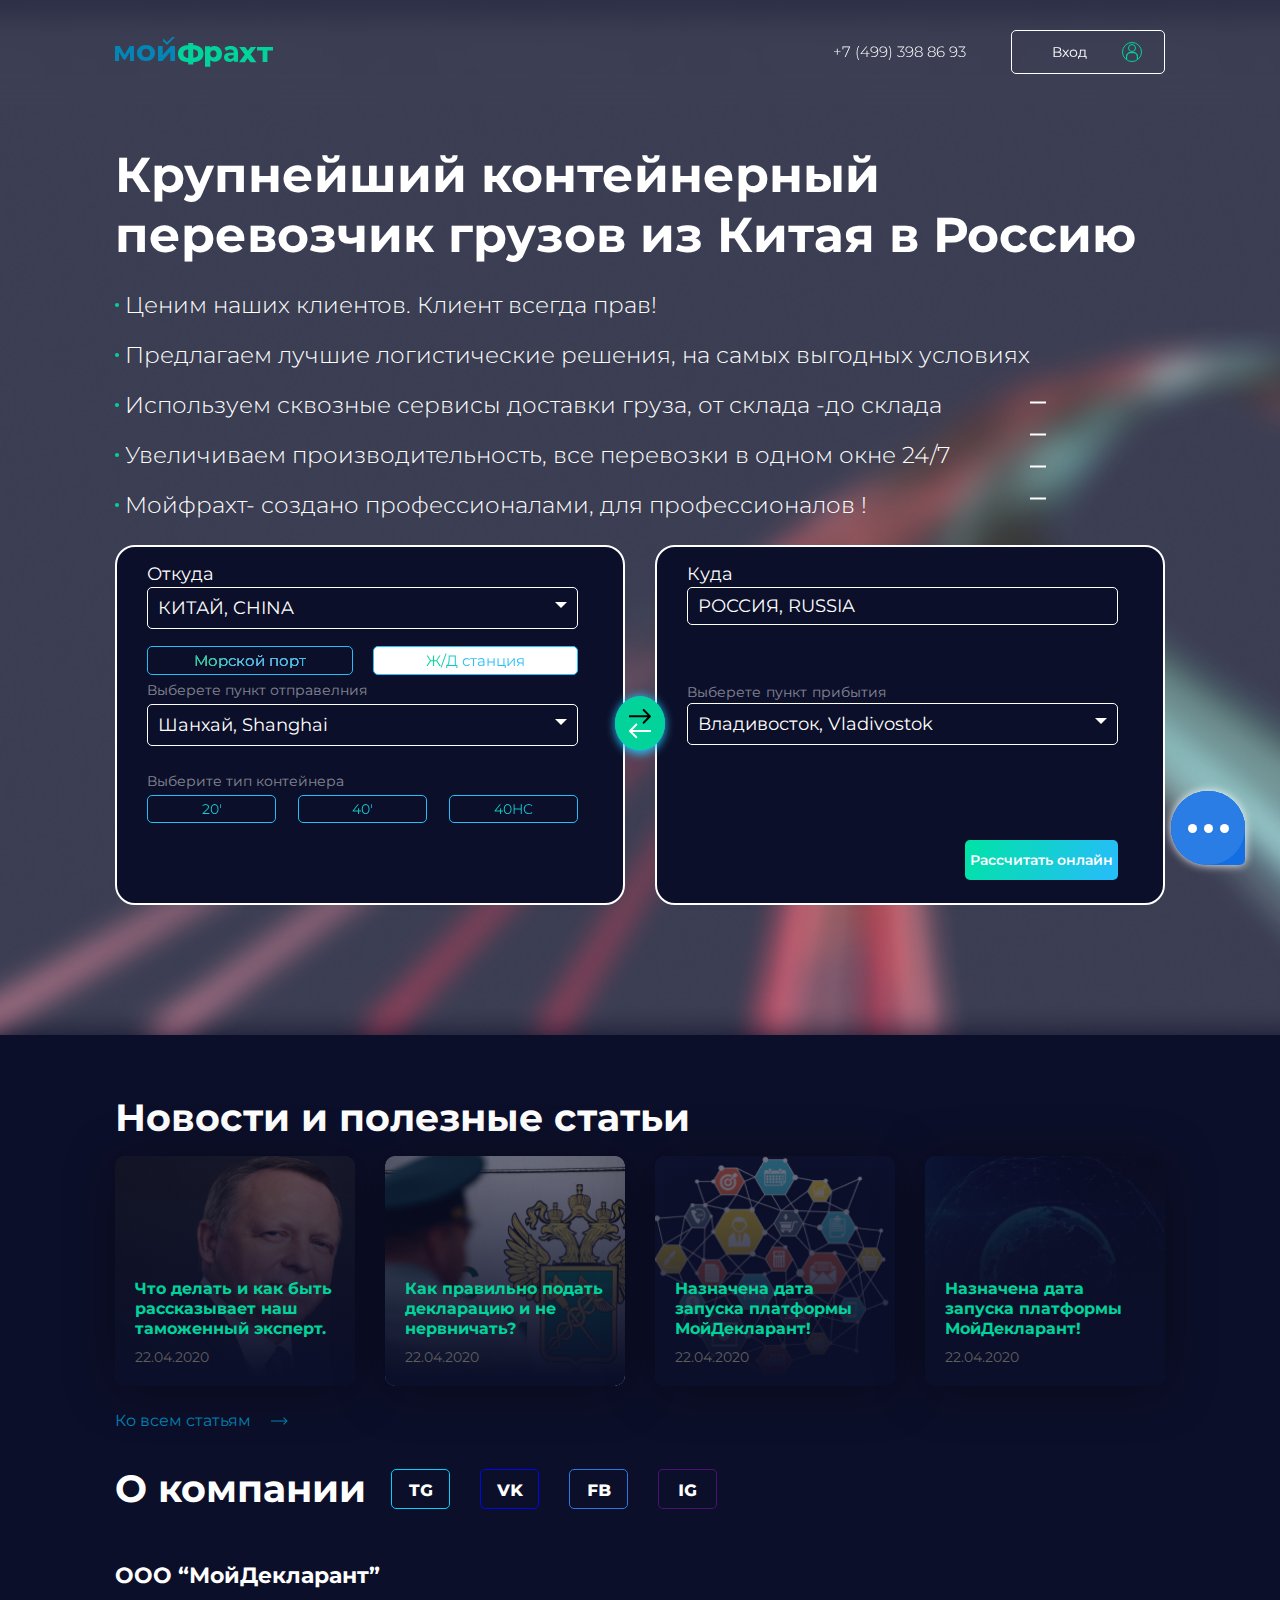
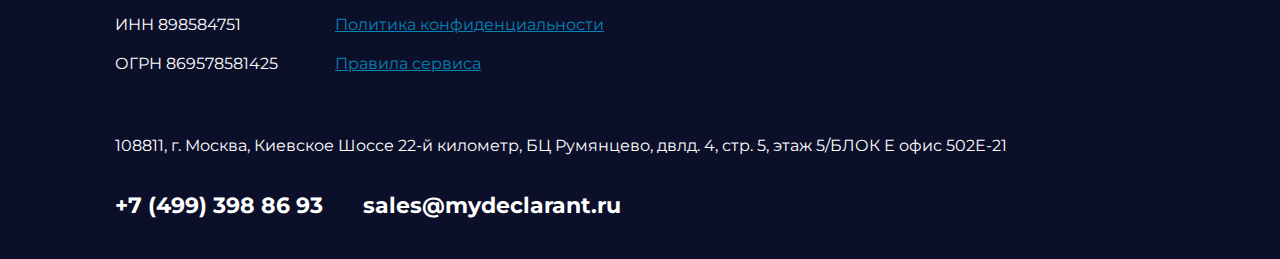
==== commit a5c0c541: "Add files via upload" ====
--- a/index.html
+++ b/index.html
@@ -377,9 +377,9 @@
                                     </select>
                                 </div>
                                 <div class="section-top-form-to__buttons">
-                                    <button class="section-top-form-to__buttons-btn" type="reset">
+                                    <!-- <button class="section-top-form-to__buttons-btn" type="reset">
                                         Сбросить
-                                    </button>
+                                    </button> -->
                                     <button class="section-top-form-to__buttons-btn" type="button">
                                         Рассчитать онлайн
                                     </button>
--- a/css/style.min.css
+++ b/css/style.min.css
@@ -1 +1 @@
-@font-face{font-family:"Muller";src:url("../fonts/MullerRegular.eot");src:local("☺"),url("../fonts/MullerRegular.woff") format("woff"),url("../fonts/MullerRegular.ttf") format("truetype");font-weight:400;font-style:normal}@font-face{font-family:"Muller";src:url("../fonts/MullerBold.eot");src:local("☺"),url("../fonts/MullerBold.woff") format("woff"),url("../fonts/MullerBold.ttf") format("truetype");font-weight:700;font-style:normal}*{padding:0;margin:0;border:0}*,*:before,*:after{-webkit-box-sizing:border-box;box-sizing:border-box}:focus,:active{outline:none}a:focus,a:active{outline:none}nav,footer,header,aside{display:block}html,body{height:100%;width:100%;font-size:100%;line-height:1;font-size:14px;-ms-text-size-adjust:100%;-moz-text-size-adjust:100%;-webkit-text-size-adjust:100%}input,button,textarea{font-family:inherit}input::-ms-clear{display:none}button{cursor:pointer}button::-moz-focus-inner{padding:0;border:0}a,a:visited{text-decoration:none}a:hover{text-decoration:none}ul li{list-style:none}img{vertical-align:top}h1,h2,h3,h4,h5,h6{font-size:inherit;font-weight:400}button{background:unset}html,body{height:100%;background:#0c0f29;font-family:"Montserrat",sans-serif;scroll-behavior:smooth}.wrapper{display:-webkit-box;display:-ms-flexbox;display:flex;-webkit-box-orient:vertical;-webkit-box-direction:normal;-ms-flex-direction:column;flex-direction:column;min-height:100%}.main{-webkit-box-flex:1;-ms-flex:1 0 auto;flex:1 0 auto;position:relative}.footer{-webkit-box-flex:0;-ms-flex:0 0 auto;flex:0 0 auto}.container{max-width:1080px;margin:0 auto;padding:0 15px}.big-container{max-width:1440px;margin:0 auto;padding:0px}.title{font-weight:700;color:#fff;font-size:38px;line-height:46px}@media(max-width: 1080px){.title{font-size:calc(24px + 14 * ((100vw - 320px) / 760))}}@media(max-width: 1080px){.title{line-height:calc(30px + 16 * ((100vw - 320px) / 760))}}.fancybox__backdrop{background:#000 !important}.carousel__button{top:27px !important;right:32px !important}.body--first .page-buttons__box:nth-child(1) .page-buttons__box-text{opacity:1}.body--first .page-buttons__box:nth-child(1) .page-buttons__btn{-webkit-transform:translateX(-16px);-ms-transform:translateX(-16px);transform:translateX(-16px);height:4px;width:32px;background:#01d39a}.body--second .page-buttons__box:nth-child(2) .page-buttons__box-text{opacity:1}.body--second .page-buttons__box:nth-child(2) .page-buttons__btn{-webkit-transform:translateX(-16px);-ms-transform:translateX(-16px);transform:translateX(-16px);height:4px;width:32px;background:#01d39a}.body--third .page-buttons__box:nth-child(3) .page-buttons__box-text{opacity:1}.body--third .page-buttons__box:nth-child(3) .page-buttons__btn{-webkit-transform:translateX(-16px);-ms-transform:translateX(-16px);transform:translateX(-16px);height:4px;width:32px;background:#01d39a}.body--fourth .page-buttons__box:nth-child(4) .page-buttons__box-text{opacity:1}.body--fourth .page-buttons__box:nth-child(4) .page-buttons__btn{-webkit-transform:translateX(-16px);-ms-transform:translateX(-16px);transform:translateX(-16px);height:4px;width:32px;background:#01d39a}.header{padding-top:30px;padding-bottom:30px;position:fixed;-webkit-backdrop-filter:blur(12px);backdrop-filter:blur(12px);left:0;right:0;top:0;z-index:10}@media(max-width: 1080px){.header{padding-top:calc(15px + 15 * ((100vw - 320px) / 760))}}@media(max-width: 1080px){.header{padding-bottom:calc(15px + 15 * ((100vw - 320px) / 760))}}.header__inner{display:-webkit-box;display:-ms-flexbox;display:flex;-webkit-box-align:center;-ms-flex-align:center;align-items:center;-webkit-box-pack:justify;-ms-flex-pack:justify;justify-content:space-between}.header__phone{font-weight:300;font-size:15px;line-height:32px;color:#fff;-webkit-transition:color .3s;-o-transition:color .3s;transition:color .3s}@media(max-width: 1080px){.header__phone{font-size:calc(13px + 2 * ((100vw - 320px) / 760))}}@media(max-width: 1080px){.header__phone{line-height:calc(28px + 4 * ((100vw - 320px) / 760))}}.header__phone:hover{color:#01d39a}.header__wrapper{display:-webkit-box;display:-ms-flexbox;display:flex;-webkit-box-align:center;-ms-flex-align:center;align-items:center;gap:45px;gap:45px}@media(max-width: 1080px){.header__wrapper{gap:calc(15px + 30 * ((100vw - 320px) / 760))}}.header__link{color:#fff;font-size:14px;line-height:32px;padding-top:5px;padding-left:40px;padding-right:22px;padding-bottom:5px;border:1px solid #fff;border-radius:5px;display:-webkit-box;display:-ms-flexbox;display:flex;-webkit-box-align:center;-ms-flex-align:center;align-items:center;gap:35px;position:relative}@media(max-width: 1080px){.header__link{font-size:calc(13px + 1 * ((100vw - 320px) / 760))}}@media(max-width: 1080px){.header__link{line-height:calc(28px + 4 * ((100vw - 320px) / 760))}}@media(max-width: 1080px){.header__link{padding-top:calc(3px + 2 * ((100vw - 320px) / 760))}}@media(max-width: 1080px){.header__link{padding-left:calc(20px + 20 * ((100vw - 320px) / 760))}}@media(max-width: 1080px){.header__link{padding-right:calc(10px + 12 * ((100vw - 320px) / 760))}}@media(max-width: 1080px){.header__link{padding-bottom:calc(3px + 2 * ((100vw - 320px) / 760))}}@media(max-width: 1080px){.header__link{gap:calc(20px + 15 * ((100vw - 320px) / 760))}}.header__link .line{position:absolute;top:-1px;right:-1px;bottom:-1px;left:-1px;display:block;overflow:hidden;border-radius:5px}.header__link .line::before{content:"";display:block;position:absolute;background-color:#01d39a;-webkit-transition:height .3s ease,width .3s ease;-o-transition:height .3s ease,width .3s ease;transition:height .3s ease,width .3s ease;border-radius:5px}.header__link .line::after{content:"";display:block;position:absolute;background-color:#01d39a;-webkit-transition:height .3s ease,width .3s ease;-o-transition:height .3s ease,width .3s ease;transition:height .3s ease,width .3s ease;border-radius:5px}.header__link .line--left:after{top:0;left:0;height:1px;width:0}.header__link .line--left:before{bottom:0;left:0;height:0;width:1px}.header__link .line--right:before{top:0;right:0;height:0;width:1px}.header__link .line--right:after{right:0;bottom:0;height:1px;width:0}.header__link:hover .line--right:before{height:100%}.header__link:hover .line--right:after{width:100%}.header__link:hover .line--left:before{height:100%}.header__link:hover .line--left:after{width:100%}.header__link svg{width:20px;height:20px}@media(max-width: 1080px){.header__link svg{width:calc(16px + 4 * ((100vw - 320px) / 760))}}@media(max-width: 1080px){.header__link svg{height:calc(16px + 4 * ((100vw - 320px) / 760))}}.header__burger{display:none}.logo{width:158px;height:30px}@media(max-width: 1080px){.logo{width:calc(130px + 28 * ((100vw - 320px) / 760))}}@media(max-width: 1080px){.logo{height:calc(26px + 4 * ((100vw - 320px) / 760))}}.logo-img{width:100%;height:100%}.section-top{padding-top:145px;padding-bottom:130px;margin-bottom:60px;background-image:url(../images/section-top-bg.png);background-repeat:no-repeat;background-size:cover;width:100%;height:100%}@media(max-width: 1080px){.section-top{padding-top:calc(100px + 45 * ((100vw - 320px) / 760))}}@media(max-width: 1080px){.section-top{padding-bottom:calc(40px + 90 * ((100vw - 320px) / 760))}}@media(max-width: 1080px){.section-top{margin-bottom:calc(40px + 20 * ((100vw - 320px) / 760))}}.section-top__inner{display:-webkit-box;display:-ms-flexbox;display:flex;-webkit-box-orient:vertical;-webkit-box-direction:normal;-ms-flex-direction:column;flex-direction:column;width:100%;gap:25px}.section-top-body__title{font-weight:700;font-size:49px;line-height:60px;color:#fff;max-width:unset;margin-bottom:25px}@media(max-width: 1080px){.section-top-body__title{font-size:calc(26px + 23 * ((100vw - 320px) / 760))}}@media(max-width: 1080px){.section-top-body__title{line-height:calc(32px + 28 * ((100vw - 320px) / 760))}}@media(max-width: 1080px){.section-top-body__title{margin-bottom:calc(15px + 10 * ((100vw - 320px) / 760))}}.section-top-body__list{display:-webkit-box;display:-ms-flexbox;display:flex;-webkit-box-orient:vertical;-webkit-box-direction:normal;-ms-flex-direction:column;flex-direction:column;gap:20px}.section-top-body__list-item{font-weight:300;padding-left:10px;font-size:23px;line-height:30px;color:#fff;position:relative}@media(max-width: 1080px){.section-top-body__list-item{padding-left:calc(15px + -5 * ((100vw - 320px) / 760))}}@media(max-width: 1080px){.section-top-body__list-item{font-size:calc(16px + 7 * ((100vw - 320px) / 760))}}@media(max-width: 1080px){.section-top-body__list-item{line-height:calc(20px + 10 * ((100vw - 320px) / 760))}}.section-top-body__list-item::before{content:"";width:4px;height:4px;left:0px;border-radius:100%;background:#01d39a;position:absolute;top:50%;-webkit-transform:translateY(-50%);-ms-transform:translateY(-50%);transform:translateY(-50%)}.offers{padding-top:140px;margin-bottom:145px}@media(max-width: 1080px){.offers{padding-top:calc(40px + 100 * ((100vw - 320px) / 760))}}@media(max-width: 1080px){.offers{margin-bottom:calc(40px + 105 * ((100vw - 320px) / 760))}}.offers__title{margin-bottom:130px;-webkit-box-align:center;-ms-flex-align:center;align-items:center;display:-webkit-box;display:-ms-flexbox;display:flex;gap:15px}@media(max-width: 1080px){.offers__title{margin-bottom:calc(30px + 100 * ((100vw - 320px) / 760))}}.offers__title img{height:75px;width:75px;border-radius:100%}@media(max-width: 1080px){.offers__title img{height:calc(40px + 35 * ((100vw - 320px) / 760))}}@media(max-width: 1080px){.offers__title img{width:calc(40px + 35 * ((100vw - 320px) / 760))}}.offers-box{padding-top:30px;padding-bottom:20px;padding-right:100px;padding-left:40px;background:#0c0f29;-webkit-box-shadow:0px 4px 50px rgba(0,0,0,.35),inset 0px 4px 40px #14183e;box-shadow:0px 4px 50px rgba(0,0,0,.35),inset 0px 4px 40px #14183e;border-radius:10px;max-width:975px;position:relative}@media(max-width: 1080px){.offers-box{padding-top:calc(20px + 10 * ((100vw - 320px) / 760))}}@media(max-width: 1080px){.offers-box{padding-bottom:calc(15px + 5 * ((100vw - 320px) / 760))}}@media(max-width: 1080px){.offers-box{padding-right:calc(50px + 50 * ((100vw - 320px) / 760))}}@media(max-width: 1080px){.offers-box{padding-left:calc(15px + 25 * ((100vw - 320px) / 760))}}.offers-box__title{font-weight:800;font-size:30px;line-height:37px;margin-bottom:20px;color:#0385b6;max-width:700px}@media(max-width: 1080px){.offers-box__title{font-size:calc(20px + 10 * ((100vw - 320px) / 760))}}@media(max-width: 1080px){.offers-box__title{line-height:calc(27px + 10 * ((100vw - 320px) / 760))}}@media(max-width: 1080px){.offers-box__title{margin-bottom:calc(15px + 5 * ((100vw - 320px) / 760))}}.offers-box__text{font-weight:600;font-size:14px;line-height:20px;margin-bottom:10px;color:#fff;max-width:700px;display:-webkit-box;display:-ms-flexbox;display:flex;-webkit-box-orient:vertical;-webkit-box-direction:normal;-ms-flex-direction:column;flex-direction:column}@media(max-width: 1080px){.offers-box__text{font-size:calc(12px + 2 * ((100vw - 320px) / 760))}}@media(max-width: 1080px){.offers-box__text{line-height:calc(18px + 2 * ((100vw - 320px) / 760))}}@media(max-width: 1080px){.offers-box__text{margin-bottom:calc(5px + 5 * ((100vw - 320px) / 760))}}.offers-box__bottom{display:-webkit-box;display:-ms-flexbox;display:flex;-webkit-box-align:end;-ms-flex-align:end;align-items:flex-end;gap:30px;display:none}.offers-box__bottom-past{font-weight:200;font-size:35px;line-height:43px;display:-webkit-box;display:-ms-flexbox;display:flex;-webkit-box-align:center;-ms-flex-align:center;align-items:center;text-align:right;text-decoration-line:line-through;color:#0385b6}.offers-box__bottom-current{font-weight:700;font-size:55px;line-height:67px;color:#01d39a;text-decoration:unset}.offers-box__img{position:absolute;height:75px;width:75px;border-radius:100%;top:20px;right:12px}@media(max-width: 1080px){.offers-box__img{height:calc(40px + 35 * ((100vw - 320px) / 760))}}@media(max-width: 1080px){.offers-box__img{width:calc(40px + 35 * ((100vw - 320px) / 760))}}@media(max-width: 1080px){.offers-box__img{right:calc(5px + 7 * ((100vw - 320px) / 760))}}.news{margin-bottom:35px}@media(max-width: 1080px){.news{margin-bottom:calc(40px + -5 * ((100vw - 320px) / 760))}}.news__title{margin-bottom:15px}.news__inner{gap:30px;display:-webkit-box;display:-ms-flexbox;display:flex;margin-bottom:25px;margin-bottom:25px}@media(max-width: 1080px){.news__inner{gap:calc(15px + 15 * ((100vw - 320px) / 760))}}@media(max-width: 1080px){.news__inner{margin-bottom:calc(15px + 10 * ((100vw - 320px) / 760))}}.news__link{display:-webkit-box;display:-ms-flexbox;display:flex;-webkit-box-align:center;-ms-flex-align:center;align-items:center;gap:20px;font-size:16px;line-height:20px;color:#0385b6;-webkit-transition:color .3s;-o-transition:color .3s;transition:color .3s}@media(max-width: 1080px){.news__link{gap:calc(10px + 10 * ((100vw - 320px) / 760))}}@media(max-width: 1080px){.news__link{font-size:calc(12px + 4 * ((100vw - 320px) / 760))}}@media(max-width: 1080px){.news__link{line-height:calc(18px + 2 * ((100vw - 320px) / 760))}}.news__link:hover{color:#01d39a}.news__link:hover svg path{fill:#01d39a}.news__link svg path{-webkit-transition:fill .3s;-o-transition:fill .3s;transition:fill .3s}.news-item{-webkit-box-shadow:0 4px 50px rgba(0,0,0,.35),inset 0 4px 40px #14183e;box-shadow:0 4px 50px rgba(0,0,0,.35),inset 0 4px 40px #14183e;background:-webkit-gradient(linear, left bottom, left top, color-stop(3.66%, #0c0f29), color-stop(95.73%, rgba(12, 15, 41, 0.6)));background:-o-linear-gradient(bottom, #0c0f29 3.66%, rgba(12, 15, 41, 0.6) 95.73%);background:linear-gradient(0deg, #0c0f29 3.66%, rgba(12, 15, 41, 0.6) 95.73%);border-radius:10px;position:relative;height:230px;max-height:230px;padding:20px;z-index:1;display:-webkit-box;display:-ms-flexbox;display:flex;-webkit-box-orient:vertical;-webkit-box-direction:normal;-ms-flex-direction:column;flex-direction:column;-webkit-box-pack:end;-ms-flex-pack:end;justify-content:flex-end;width:100%;cursor:pointer;overflow:hidden}@media(max-width: 1080px){.news-item{padding:calc(15px + 5 * ((100vw - 320px) / 760))}}.news-item::before{content:"";position:absolute;width:100%;height:100%;top:0;left:0;right:0;bottom:0;border-radius:10px;-o-object-fit:cover;object-fit:cover;background:-webkit-gradient(linear, left bottom, left top, color-stop(3.66%, #0c0f29), color-stop(95.73%, rgba(12, 15, 41, 0.6)));background:-o-linear-gradient(bottom, #0c0f29 3.66%, rgba(12, 15, 41, 0.6) 95.73%);background:linear-gradient(0deg, #0c0f29 3.66%, rgba(12, 15, 41, 0.6) 95.73%);z-index:0}.news-item:hover .news-item__img{-webkit-transform:scale(1.1);-ms-transform:scale(1.1);transform:scale(1.1)}.news-item__img{position:absolute;width:100%;height:100%;top:0;left:0;right:0;bottom:0;border-radius:10px;-o-object-fit:cover;object-fit:cover;z-index:-1;-webkit-transition:-webkit-transform .3s;transition:-webkit-transform .3s;-o-transition:transform .3s;transition:transform .3s;transition:transform .3s, -webkit-transform .3s}.news-item__link{font-weight:700;margin-bottom:10px;font-size:16px;line-height:20px;color:#01d39a;position:relative;z-index:1;display:block}@media(max-width: 1080px){.news-item__link{margin-bottom:calc(5px + 5 * ((100vw - 320px) / 760))}}@media(max-width: 1080px){.news-item__link{font-size:calc(14px + 2 * ((100vw - 320px) / 760))}}@media(max-width: 1080px){.news-item__link{line-height:calc(18px + 2 * ((100vw - 320px) / 760))}}.news-item__date{position:relative;z-index:1;font-size:14px;line-height:17px;color:#5e5e5e}@media(max-width: 1080px){.news-item__date{font-size:calc(13px + 1 * ((100vw - 320px) / 760))}}@media(max-width: 1080px){.news-item__date{line-height:calc(16px + 1 * ((100vw - 320px) / 760))}}.about{margin-bottom:50px}@media(max-width: 1080px){.about{margin-bottom:calc(30px + 20 * ((100vw - 320px) / 760))}}.about__inner{display:-webkit-box;display:-ms-flexbox;display:flex;-webkit-box-align:center;-ms-flex-align:center;align-items:center;gap:25px;-ms-flex-wrap:wrap;flex-wrap:wrap}@media(max-width: 1080px){.about__inner{gap:calc(15px + 10 * ((100vw - 320px) / 760))}}.about-socials{display:-webkit-box;display:-ms-flexbox;display:flex;-webkit-box-align:center;-ms-flex-align:center;align-items:center;gap:30px}@media(max-width: 1080px){.about-socials{gap:calc(15px + 15 * ((100vw - 320px) / 760))}}.about-socials__item{width:59px;height:40px;display:-webkit-box;display:-ms-flexbox;display:flex;-webkit-box-pack:center;-ms-flex-pack:center;justify-content:center;-webkit-box-align:center;-ms-flex-align:center;align-items:center;position:relative;background:#0c0f29;border-radius:5px}@media(max-width: 1080px){.about-socials__item{width:calc(40px + 19 * ((100vw - 320px) / 760))}}@media(max-width: 1080px){.about-socials__item{height:calc(30px + 10 * ((100vw - 320px) / 760))}}.about-socials__item::before{content:"";width:102%;height:102%;position:absolute;top:50%;left:50%;-webkit-transform:translateX(-50%) translateY(-50%);-ms-transform:translateX(-50%) translateY(-50%);transform:translateX(-50%) translateY(-50%);z-index:-1;border-radius:5px}.about-socials__item:nth-child(1){border:1px solid #00d1ff}.about-socials__item:nth-child(2){border:1px solid #0009e5}.about-socials__item:nth-child(3){border:1px solid #2d76e3}.about-socials__item:nth-child(4){border:1px solid rgba(174,21,228,.4)}.about-socials__link{border-radius:5px;font-weight:700;font-size:20px;line-height:24px;display:-webkit-box;display:-ms-flexbox;display:flex;-webkit-box-align:center;-ms-flex-align:center;align-items:center;-webkit-box-pack:center;-ms-flex-pack:center;justify-content:center;text-align:center;font-variant:all-small-caps;color:#fff;width:100%;height:100%}@media(max-width: 1080px){.about-socials__link{font-size:calc(14px + 6 * ((100vw - 320px) / 760))}}@media(max-width: 1080px){.about-socials__link{line-height:calc(20px + 4 * ((100vw - 320px) / 760))}}.footer{padding-bottom:40px}@media(max-width: 1080px){.footer{padding-bottom:calc(20px + 20 * ((100vw - 320px) / 760))}}.footer__title{font-weight:700;font-size:22px;line-height:27px;margin-bottom:20px;color:#fff;display:block}@media(max-width: 1080px){.footer__title{font-size:calc(18px + 4 * ((100vw - 320px) / 760))}}@media(max-width: 1080px){.footer__title{line-height:calc(24px + 3 * ((100vw - 320px) / 760))}}@media(max-width: 1080px){.footer__title{margin-bottom:calc(10px + 10 * ((100vw - 320px) / 760))}}.footer__box{display:-webkit-box;display:-ms-flexbox;display:flex;-webkit-box-align:center;-ms-flex-align:center;align-items:center;margin-bottom:.5rem;gap:55px}@media(max-width: 1080px){.footer__box{gap:calc(15px + 40 * ((100vw - 320px) / 760))}}.footer__box:nth-child(3){margin-bottom:20px}@media(max-width: 1080px){.footer__box:nth-child(3){margin-bottom:calc(10px + 10 * ((100vw - 320px) / 760))}}.footer__box-text{width:165px;font-size:16px;line-height:32px;color:#fff}@media(max-width: 1080px){.footer__box-text{font-size:calc(12px + 4 * ((100vw - 320px) / 760))}}@media(max-width: 1080px){.footer__box-text{line-height:calc(20px + 12 * ((100vw - 320px) / 760))}}.footer__box-link{font-size:16px;line-height:32px;text-decoration-line:underline;color:#0385b6;-webkit-transition:color .3s;-o-transition:color .3s;transition:color .3s}@media(max-width: 1080px){.footer__box-link{font-size:calc(12px + 4 * ((100vw - 320px) / 760))}}@media(max-width: 1080px){.footer__box-link{line-height:calc(20px + 12 * ((100vw - 320px) / 760))}}.footer__box-link:hover{color:#01d39a}.footer__text{margin-top:50px;margin-bottom:30px;font-size:16px;line-height:32px;color:#fff}@media(max-width: 1080px){.footer__text{margin-top:calc(20px + 30 * ((100vw - 320px) / 760))}}@media(max-width: 1080px){.footer__text{margin-bottom:calc(20px + 10 * ((100vw - 320px) / 760))}}@media(max-width: 1080px){.footer__text{font-size:calc(12px + 4 * ((100vw - 320px) / 760))}}@media(max-width: 1080px){.footer__text{line-height:calc(20px + 12 * ((100vw - 320px) / 760))}}.footer__links{display:-webkit-box;display:-ms-flexbox;display:flex;-webkit-box-align:center;-ms-flex-align:center;align-items:center;gap:40px}@media(max-width: 1080px){.footer__links{gap:calc(5px + 35 * ((100vw - 320px) / 760))}}.footer__links-link{font-weight:700;font-size:22px;line-height:27px;color:#fff;-webkit-transition:color .3s;-o-transition:color .3s;transition:color .3s}@media(max-width: 1080px){.footer__links-link{font-size:calc(18px + 4 * ((100vw - 320px) / 760))}}@media(max-width: 1080px){.footer__links-link{line-height:calc(24px + 3 * ((100vw - 320px) / 760))}}.footer__links-link:hover{color:#01d39a}.popup{display:none;padding:75px 35px 80px 35px !important;background:#0c0f29 !important;border-radius:10px;max-width:550px}.popup__title{text-align:center;color:#fff;font-weight:800;font-size:30px;line-height:38px;margin-bottom:80px}@media(max-width: 1080px){.popup__title{font-size:calc(24px + 6 * ((100vw - 320px) / 760))}}@media(max-width: 1080px){.popup__title{line-height:calc(30px + 8 * ((100vw - 320px) / 760))}}@media(max-width: 1080px){.popup__title{margin-bottom:calc(30px + 50 * ((100vw - 320px) / 760))}}.popup-form__box{display:-webkit-box;display:-ms-flexbox;display:flex;-webkit-box-orient:vertical;-webkit-box-direction:normal;-ms-flex-direction:column;flex-direction:column;margin-bottom:25px}@media(max-width: 1080px){.popup-form__box{margin-bottom:calc(20px + 5 * ((100vw - 320px) / 760))}}.popup-form__box-text{margin-bottom:3px;font-weight:500;font-size:18px;line-height:23px;color:#fff}@media(max-width: 1080px){.popup-form__box-text{font-size:calc(14px + 4 * ((100vw - 320px) / 760))}}@media(max-width: 1080px){.popup-form__box-text{line-height:calc(18px + 5 * ((100vw - 320px) / 760))}}.popup-form__box-input{background:#fff;border-radius:5px;padding:22px;font-weight:300;font-size:20px;line-height:24px;color:#747474}@media(max-width: 1080px){.popup-form__box-input{padding:calc(15px + 7 * ((100vw - 320px) / 760))}}@media(max-width: 1080px){.popup-form__box-input{font-size:calc(16px + 4 * ((100vw - 320px) / 760))}}@media(max-width: 1080px){.popup-form__box-input{line-height:calc(20px + 4 * ((100vw - 320px) / 760))}}.popup-form__box-input::-webkit-input-placeholder{font-weight:300;font-size:20px;line-height:24px;color:#747474}.popup-form__box-input::-moz-placeholder{font-weight:300;font-size:20px;line-height:24px;color:#747474}.popup-form__box-input:-ms-input-placeholder{font-weight:300;font-size:20px;line-height:24px;color:#747474}.popup-form__box-input::-ms-input-placeholder{font-weight:300;font-size:20px;line-height:24px;color:#747474}.popup-form__box-input::placeholder{font-weight:300;font-size:20px;line-height:24px;color:#747474}@media(max-width: 1080px){.popup-form__box-input::-webkit-input-placeholder{font-size:calc(16px + 4 * ((100vw - 320px) / 760))}.popup-form__box-input::-moz-placeholder{font-size:calc(16px + 4 * ((100vw - 320px) / 760))}.popup-form__box-input:-ms-input-placeholder{font-size:calc(16px + 4 * ((100vw - 320px) / 760))}.popup-form__box-input::-ms-input-placeholder{font-size:calc(16px + 4 * ((100vw - 320px) / 760))}.popup-form__box-input::placeholder{font-size:calc(16px + 4 * ((100vw - 320px) / 760))}}@media(max-width: 1080px){.popup-form__box-input::-webkit-input-placeholder{line-height:calc(20px + 4 * ((100vw - 320px) / 760))}.popup-form__box-input::-moz-placeholder{line-height:calc(20px + 4 * ((100vw - 320px) / 760))}.popup-form__box-input:-ms-input-placeholder{line-height:calc(20px + 4 * ((100vw - 320px) / 760))}.popup-form__box-input::-ms-input-placeholder{line-height:calc(20px + 4 * ((100vw - 320px) / 760))}.popup-form__box-input::placeholder{line-height:calc(20px + 4 * ((100vw - 320px) / 760))}}.popup-form__btn{margin-top:50px;font-weight:800;font-size:22px;line-height:27px;display:-webkit-box;display:-ms-flexbox;display:flex;-webkit-box-pack:center;-ms-flex-pack:center;justify-content:center;margin-left:auto;margin-right:auto;-webkit-box-align:center;-ms-flex-align:center;align-items:center;text-align:center;color:#fff;background:#01d39a;border-radius:5px;padding:22px 41px;-webkit-filter:drop-shadow(0px 4px 10px #00967b);filter:drop-shadow(0px 4px 10px #00967b)}@media(max-width: 1080px){.popup-form__btn{margin-top:calc(30px + 20 * ((100vw - 320px) / 760))}}@media(max-width: 1080px){.popup-form__btn{font-size:calc(16px + 6 * ((100vw - 320px) / 760))}}@media(max-width: 1080px){.popup-form__btn{line-height:calc(20px + 7 * ((100vw - 320px) / 760))}}.popup-form .container{display:block;position:relative;padding-left:35px;margin-bottom:12px;cursor:pointer;font-weight:300;font-size:15px;line-height:18px;color:#fff;-webkit-user-select:none;-moz-user-select:none;-ms-user-select:none;user-select:none}@media(max-width: 1080px){.popup-form .container{font-size:calc(13px + 2 * ((100vw - 320px) / 760))}}@media(max-width: 1080px){.popup-form .container{line-height:calc(17px + 1 * ((100vw - 320px) / 760))}}.popup-form .container input{position:absolute;opacity:0;cursor:pointer;height:0;width:0}.popup-form .checkmark{position:absolute;top:0;left:0;height:18px;width:18px;background:#fff;border-radius:2px}.popup-form .container input:checked~.checkmark{border:1px solid #01d39a}.popup-form .checkmark:after{content:"";position:absolute;display:none}.popup-form .container input:checked~.checkmark:after{display:block}.popup-form .container .checkmark:after{width:12px;height:8px;position:absolute;top:50%;left:50%;-webkit-transform:translateX(-50%) translateY(-50%);-ms-transform:translateX(-50%) translateY(-50%);transform:translateX(-50%) translateY(-50%);background-repeat:no-repeat;background-size:contain;background-image:url(../images/tick-icon.svg)}.page-buttons{position:fixed;right:0px;top:50%;-webkit-transform:translateY(-50%);-ms-transform:translateY(-50%);transform:translateY(-50%);gap:15px;display:-webkit-box;display:-ms-flexbox;display:flex;-webkit-box-orient:vertical;-webkit-box-direction:normal;-ms-flex-direction:column;flex-direction:column;-webkit-box-align:end;-ms-flex-align:end;align-items:flex-end;z-index:10}.page-buttons__box{display:-webkit-box;display:-ms-flexbox;display:flex;-webkit-box-align:center;-ms-flex-align:center;align-items:center;-webkit-transition:-webkit-transform .3s;transition:-webkit-transform .3s;-o-transition:transform .3s;transition:transform .3s;transition:transform .3s, -webkit-transform .3s;cursor:pointer;width:250px;gap:15px}.page-buttons__box:hover{-webkit-transform:translateY(-3px);-ms-transform:translateY(-3px);transform:translateY(-3px)}.page-buttons__box:hover .page-buttons__box-text{opacity:1}.page-buttons__btn{display:block;width:16px;height:2px;background:#fff;-webkit-transition:width .3s,height .3s,-webkit-transform .3s;transition:width .3s,height .3s,-webkit-transform .3s;-o-transition:transform .3s,width .3s,height .3s;transition:transform .3s,width .3s,height .3s;transition:transform .3s,width .3s,height .3s,-webkit-transform .3s}.page-buttons__box-text{font-weight:500;font-size:14px;line-height:17px;color:#01d39a;opacity:0;-webkit-transition:opacity .3s;-o-transition:opacity .3s;transition:opacity .3s;margin-right:auto}.main--news .news{padding-top:200px}@media(max-width: 1080px){.main--news .news{padding-top:calc(75px + 125 * ((100vw - 320px) / 760))}}.main--news .news__link{margin-bottom:30px}@media(max-width: 1080px){.main--news .news__link{margin-bottom:calc(10px + 20 * ((100vw - 320px) / 760))}}.main--news .news__link svg{-webkit-transform:rotate(180deg);-ms-transform:rotate(180deg);transform:rotate(180deg)}.main--news .news__title{margin-bottom:50px}@media(max-width: 1080px){.main--news .news__title{margin-bottom:calc(20px + 30 * ((100vw - 320px) / 760))}}.main--news .news__inner{display:-ms-grid;display:grid;-ms-grid-columns:1fr 1fr 1fr;grid-template-columns:1fr 1fr 1fr}@-webkit-keyframes socialsButtonsOpacityAnimation{0%{opacity:1}50%{opacity:.5}100%{opacity:1}}@keyframes socialsButtonsOpacityAnimation{0%{opacity:1}50%{opacity:.5}100%{opacity:1}}.socials{z-index:100;position:fixed;right:35px;bottom:35px;width:74px;height:74px;background:#126ee2;border-radius:100% 100% 15% 100%;cursor:pointer}.socials:hover::before{-webkit-box-shadow:0 5px 20px 5px #81a4f1;box-shadow:0 5px 20px 5px #81a4f1}.socials::before{content:"";background:#fff;-webkit-filter:blur(5px);filter:blur(5px);width:100%;height:100%;border-radius:100% 100% 15% 100%;position:absolute;left:0;bottom:0;right:0;top:0;z-index:-10;-webkit-transition:-webkit-box-shadow .3s;transition:-webkit-box-shadow .3s;-o-transition:box-shadow .3s;transition:box-shadow .3s;transition:box-shadow .3s, -webkit-box-shadow .3s}.socials::after{content:"";background:#126ee2;width:100%;height:100%;border-radius:100% 100% 15% 100%;position:absolute;left:0;bottom:0;right:0;top:0;z-index:-10}.socials__box{width:100%;height:100%;position:relative;background:#126ee2;border-radius:100%;display:-webkit-box;display:-ms-flexbox;display:flex;-webkit-box-pack:center;-ms-flex-pack:center;justify-content:center;-webkit-box-align:center;-ms-flex-align:center;align-items:center;gap:7px}.socials__box span{width:9px;height:9px;border-radius:100%;background:#fff;z-index:1}.socials__box span:nth-child(1){-webkit-animation:socialsButtonsOpacityAnimation 2s infinite;animation:socialsButtonsOpacityAnimation 2s infinite}.socials__box span:nth-child(2){-webkit-animation:socialsButtonsOpacityAnimation 4s infinite;animation:socialsButtonsOpacityAnimation 4s infinite}.socials__box span:nth-child(3){-webkit-animation:socialsButtonsOpacityAnimation 6s infinite;animation:socialsButtonsOpacityAnimation 6s infinite}.socials__box::before{content:"";width:100%;height:100%;-webkit-transition:width .3s,height .3s;-o-transition:width .3s,height .3s;transition:width .3s,height .3s;border-radius:100%;position:absolute;top:50%;left:50%;-webkit-transform:translateX(-50%) translateY(-50%);-ms-transform:translateX(-50%) translateY(-50%);transform:translateX(-50%) translateY(-50%);background:#2a7de5}.socials__box-link{opacity:0;width:50px;height:50px;position:absolute;min-width:50px;min-height:50px;-webkit-box-pack:center;-ms-flex-pack:center;justify-content:center;-webkit-box-align:center;-ms-flex-align:center;align-items:center;border-radius:100%;display:-webkit-box;display:-ms-flexbox;display:flex;background:#0c0f29;-webkit-transition:background .3s;-o-transition:background .3s;transition:background .3s;-webkit-transition:opacity .3s,bottom .3s,left .3s,right .3s,top .3s,background .3s;-o-transition:opacity .3s,bottom .3s,left .3s,right .3s,top .3s,background .3s;transition:opacity .3s,bottom .3s,left .3s,right .3s,top .3s,background .3s;z-index:-1}.socials__box-link:hover{background:#00e3a6}.socials__box-link:nth-child(4){bottom:0;left:0}.socials__box-link:nth-child(4) img{width:25px;height:25px}.socials__box-link:nth-child(5){top:0;left:0}.socials__box-link:nth-child(5) img{width:32px;height:32px}.socials__box-link:nth-child(6){top:0;right:0}.socials__box-link:nth-child(6) img{width:29px;height:29px}.socials--active .socials__box-link{opacity:1;-webkit-box-shadow:0 .1rem 1rem rgba(24,66,154,.82);box-shadow:0 .1rem 1rem rgba(24,66,154,.82)}.socials--active .socials__box-link:nth-child(4){bottom:0;left:-70px}.socials--active .socials__box-link:nth-child(5){top:-50px;left:-55px}.socials--active .socials__box-link:nth-child(6){top:-70px;right:0}.socials--active .socials__box::before{width:90%;height:90%}.article{margin-top:150px}@media(max-width: 1080px){.article{margin-top:calc(100px + 50 * ((100vw - 320px) / 760))}}.article .about__inner{-webkit-box-pack:end;-ms-flex-pack:end;justify-content:flex-end}.article .about-socials__link:nth-child(1){border-color:#2d76e3}.article .about-socials__link:nth-child(2){border-color:#08c}.article__link{display:-webkit-box;display:-ms-flexbox;display:flex;-webkit-box-align:center;-ms-flex-align:center;align-items:center;gap:10px;color:#0385b6;-webkit-transition:color .3s;-o-transition:color .3s;transition:color .3s;line-height:20px;font-size:16px;margin-bottom:35px}@media(max-width: 1080px){.article__link{margin-bottom:calc(20px + 15 * ((100vw - 320px) / 760))}}.article__link:hover{color:#01d39a}.article__link:hover svg path{fill:#01d39a}.article__link svg path{-webkit-transition:fill .3s;-o-transition:fill .3s;transition:fill .3s}.article__img{display:block;max-width:100%;height:740px;max-height:740px;margin-bottom:35px}@media(max-width: 1080px){.article__img{height:calc(350px + 390 * ((100vw - 320px) / 760))}}@media(max-width: 1080px){.article__img{max-height:calc(350px + 390 * ((100vw - 320px) / 760))}}@media(max-width: 1080px){.article__img{margin-bottom:calc(20px + 15 * ((100vw - 320px) / 760))}}.article__img-image{width:100%;height:100%;-o-object-fit:cover;object-fit:cover}.article__date{color:#fff;font-weight:300;margin-bottom:10px;font-size:16px;line-height:24px;display:-webkit-box;display:-ms-flexbox;display:flex;-webkit-box-align:center;-ms-flex-align:center;align-items:center;gap:5px}@media(max-width: 1080px){.article__date{font-size:calc(14px + 2 * ((100vw - 320px) / 760))}}@media(max-width: 1080px){.article__date{line-height:calc(22px + 2 * ((100vw - 320px) / 760))}}.article__box{margin-bottom:20px}.article__box-title{margin-bottom:15px;font-weight:700;color:#01d39a;font-size:36px;line-height:35px}@media(max-width: 1080px){.article__box-title{font-size:calc(24px + 12 * ((100vw - 320px) / 760))}}@media(max-width: 1080px){.article__box-title{line-height:calc(30px + 5 * ((100vw - 320px) / 760))}}.article__box-text{color:#fff;font-size:16px;line-height:24px}@media(max-width: 1080px){.article__box-text{font-size:calc(14px + 2 * ((100vw - 320px) / 760))}}@media(max-width: 1080px){.article__box-text{line-height:calc(22px + 2 * ((100vw - 320px) / 760))}}.article__box-subtitle{margin-bottom:15px;color:#0385b6;font-size:25px;line-height:30px;font-weight:700}@media(max-width: 1080px){.article__box-subtitle{margin-bottom:calc(10px + 5 * ((100vw - 320px) / 760))}}@media(max-width: 1080px){.article__box-subtitle{font-size:calc(20px + 5 * ((100vw - 320px) / 760))}}@media(max-width: 1080px){.article__box-subtitle{line-height:calc(24px + 6 * ((100vw - 320px) / 760))}}.article__box-list li{color:#fff;font-size:16px;line-height:24px}@media(max-width: 1080px){.article__box-list li{font-size:calc(14px + 2 * ((100vw - 320px) / 760))}}@media(max-width: 1080px){.article__box-list li{line-height:calc(22px + 2 * ((100vw - 320px) / 760))}}.news__top{display:-webkit-box;display:-ms-flexbox;display:flex;-webkit-box-align:center;-ms-flex-align:center;align-items:center;-webkit-box-pack:justify;-ms-flex-pack:justify;justify-content:space-between;margin-bottom:20px;-ms-flex-wrap:wrap;flex-wrap:wrap;gap:20px}.news__top a{display:-webkit-box;display:-ms-flexbox;display:flex;-webkit-box-align:center;-ms-flex-align:center;align-items:center;gap:20px;font-size:16px;line-height:24px;color:#0385b6;-webkit-transition:color .3s;-o-transition:color .3s;transition:color .3s}@media(max-width: 1080px){.news__top a{gap:calc(10px + 10 * ((100vw - 320px) / 760))}}@media(max-width: 1080px){.news__top a{font-size:calc(14px + 2 * ((100vw - 320px) / 760))}}@media(max-width: 1080px){.news__top a{line-height:calc(22px + 2 * ((100vw - 320px) / 760))}}.news__top a:hover{color:#01d39a}.news__top a:hover svg path{fill:#01d39a}.news__top a svg path{-webkit-transition:fill .3s;-o-transition:fill .3s;transition:fill .3s}.videos{padding-top:80px;margin-bottom:80px}@media(max-width: 1080px){.videos{padding-top:calc(40px + 40 * ((100vw - 320px) / 760))}}@media(max-width: 1080px){.videos{margin-bottom:calc(40px + 40 * ((100vw - 320px) / 760))}}.videos__title{margin-bottom:20px}.videos__title a{color:#c61010;position:relative}.videos__title a::before{content:"";position:absolute;width:100%;height:1px;background:#c61010;left:0;bottom:-2px;-webkit-transition:width .3s;-o-transition:width .3s;transition:width .3s}.videos__title a:hover::before{width:0%}.videos__inner{display:-webkit-box;display:-ms-flexbox;display:flex;gap:40px;padding-left:100px;-ms-flex-wrap:wrap;flex-wrap:wrap}.videos__img{width:450px;height:300px;max-width:450px;max-height:300px}.videos__img-image{width:100%;height:100%;-o-object-fit:cover;object-fit:cover}.about--article .about__title{font-weight:700;margin-bottom:20px}.about--article .about__wrapper{display:-webkit-box;display:-ms-flexbox;display:flex;gap:30px;-webkit-box-align:center;-ms-flex-align:center;align-items:center}.about--article .about-socials__item:nth-child(1){border-color:#c61010}.about--article .about-socials__item:nth-child(2){border-color:#2d76e3}.about--article .about-socials__item:nth-child(3){border-color:#4c75a3}.about--article .about-socials__item:nth-child(4){border-color:#cc2366}.section-top-form{display:-webkit-box;display:-ms-flexbox;display:flex;gap:30px;position:relative;max-height:360px}.section-top-form__btn{position:absolute;left:50%;top:50%;-webkit-transform:translateX(-50%) translateY(-50%);-ms-transform:translateX(-50%) translateY(-50%);transform:translateX(-50%) translateY(-50%);z-index:1}.section-top-form__btn::before{content:"";position:absolute;width:100%;left:100%;top:0;bottom:0;left:0;right:0;border-radius:100%;z-index:-1;background:#25bef6;-webkit-filter:blur(5px);filter:blur(5px)}.section-top-form .custom-select{position:relative;width:100% !important;padding:8px 10px;border:1px solid #fff;border-radius:5px}.section-top-form .custom-select select{display:none}.section-top-form .select-selected:after{position:absolute;content:"";top:14px;right:10px;width:0;height:0;border:6px solid rgba(0,0,0,0);border-color:#fff rgba(0,0,0,0) rgba(0,0,0,0) rgba(0,0,0,0)}.section-top-form .select-selected.select-arrow-active:after{border-color:rgba(0,0,0,0) rgba(0,0,0,0) #fff rgba(0,0,0,0);top:7px}.section-top-form .select-items div,.section-top-form .select-selected{color:#fff;font-size:18px;line-height:24px;cursor:pointer}.section-top-form .select-items div{padding:8px 10px}.section-top-form .select-items{position:absolute;top:130%;left:0;right:0;z-index:99;background:#0c0f29}.section-top-form .select-hide{display:none}.section-top-form-from{width:100%;padding:20px 45px 75px 30px;padding-left:30px;padding-right:45px;background:#0c0f29;border:2px solid #fff;border-radius:20px}@media(max-width: 1080px){.section-top-form-from{padding-left:calc(15px + 15 * ((100vw - 320px) / 760))}}@media(max-width: 1080px){.section-top-form-from{padding-right:calc(15px + 30 * ((100vw - 320px) / 760))}}.section-top-form-from__title{color:#fff;margin-bottom:5px;font-size:18px;line-height:15px}.section-top-form-from__select{margin-bottom:17px}.section-top-form-from__text{margin-bottom:6px;font-size:14px;line-height:15px;color:rgba(255,255,255,.5)}.section-top-form-from__target-select{margin-bottom:28px;display:none}.section-top-form-from__target-select--acitve{display:block}.section-top-form-from__subtexxt{color:#fff;margin-bottom:17px;font-size:18px;line-height:15px;font-size:18px}@media(max-width: 1080px){.section-top-form-from__subtexxt{margin-bottom:calc(12px + 5 * ((100vw - 320px) / 760))}}@media(max-width: 1080px){.section-top-form-from__subtexxt{font-size:calc(14px + 4 * ((100vw - 320px) / 760))}}.section-top-form--station .section-top-form-to__subtext{display:none}.section-top-form--station .section-top-form-to__text span:first-child{display:block}.section-top-form--station .section-top-form-to__text span:last-child{display:none}.section-top-form--station .section-top-form-to .section-top-form-to__input{margin-bottom:60px}.section-top-form--station .section-top-form-to .custom-select:nth-child(4){display:none}.section-top-form--station .section-top-form-to .custom-select:nth-child(6){margin-bottom:95px}.section-top-form--station .section-top-form-to .custom-select:nth-child(8){display:none}.section-top-form--station .section-top-form-to .section-top-form-to__text:nth-child(3){display:none}.section-top-form--station .section-top-form-to__text:nth-last-child(3){display:none}.section-top-form-from-buttons{display:-webkit-box;display:-ms-flexbox;display:flex;-webkit-box-align:center;-ms-flex-align:center;align-items:center;gap:20px;margin-bottom:8px}@media(max-width: 1080px){.section-top-form-from-buttons{gap:calc(10px + 10 * ((100vw - 320px) / 760))}}.section-top-form-from-buttons__box{position:relative;display:-webkit-box;display:-ms-flexbox;display:flex;-webkit-box-pack:center;-ms-flex-pack:center;justify-content:center;-webkit-box-align:center;-ms-flex-align:center;align-items:center;text-align:center;border-radius:5px;width:100%;padding:6px;border:1px solid #25bef6}.section-top-form-from-buttons__box--active{background:#fff}.section-top-form-from-buttons__box-text{background:-o-linear-gradient(352.48deg, #01d39a 13.28%, #25bef6 41.91%),#fff;background:linear-gradient(97.52deg, #01d39a 13.28%, #25bef6 41.91%),#fff;-webkit-background-clip:text;-webkit-text-fill-color:rgba(0,0,0,0);background-clip:text;text-fill-color:rgba(0,0,0,0);font-size:15px;line-height:15px;font-size:15px}@media(max-width: 1080px){.section-top-form-from-buttons__box-text{font-size:calc(12px + 3 * ((100vw - 320px) / 760))}}.section-top-form-from-buttons__box-input{position:absolute;top:0;left:0;right:0;bottom:0;width:100%;height:100%;z-index:1;border-radius:5px;opacity:0;cursor:pointer}.section-top-form-from-types{display:-webkit-box;display:-ms-flexbox;display:flex;-webkit-box-align:center;-ms-flex-align:center;align-items:center;gap:22px}@media(max-width: 1080px){.section-top-form-from-types{gap:calc(10px + 12 * ((100vw - 320px) / 760))}}.section-top-form-from-types__box{width:100%;padding:6px;border-radius:5px;position:relative;display:-webkit-box;display:-ms-flexbox;display:flex;-webkit-box-pack:center;-ms-flex-pack:center;justify-content:center;-webkit-box-align:center;-ms-flex-align:center;align-items:center;border:1px solid #25bef6}.section-top-form-from-types__box--active{background:#fff}.section-top-form-from-types__box-text{background:-o-linear-gradient(323.79deg, #00e3a6 -56.7%, #25bef6 107.79%),#000;background:linear-gradient(126.21deg, #00e3a6 -56.7%, #25bef6 107.79%),#000;-webkit-background-clip:text;-webkit-text-fill-color:rgba(0,0,0,0);background-clip:text;text-fill-color:rgba(0,0,0,0)}.section-top-form-from-types__box-input{position:absolute;top:0;left:0;right:0;bottom:0;width:100%;height:100%;z-index:1;border-radius:5px;opacity:0;cursor:pointer}.section-top-form-to{padding:20px 45px 75px 30px;padding-left:30px;padding-right:45px;background:#0c0f29;border:2px solid #fff;border-radius:20px;width:100%}@media(max-width: 1080px){.section-top-form-to{padding-left:calc(15px + 15 * ((100vw - 320px) / 760))}}@media(max-width: 1080px){.section-top-form-to{padding-right:calc(15px + 30 * ((100vw - 320px) / 760))}}.section-top-form-to__title{margin-bottom:5px;font-size:18px;line-height:15px;color:#fff}.section-top-form-to .custom-select{margin-bottom:3px}.section-top-form-to .custom-select:nth-child(6){margin-bottom:20px}.section-top-form-to .custom-select:nth-child(8){margin-bottom:17px}.section-top-form-to__input{padding:7px 10px;border:1px solid #fff;border-radius:5px;width:100%;background:rgba(0,0,0,0);font-size:18px;line-height:15px;text-transform:uppercase;margin-bottom:3px;color:#fff}.section-top-form-to__input::-webkit-input-placeholder{font-size:15px;line-height:15px;color:#fff}.section-top-form-to__input::-moz-placeholder{font-size:15px;line-height:15px;color:#fff}.section-top-form-to__input:-ms-input-placeholder{font-size:15px;line-height:15px;color:#fff}.section-top-form-to__input::-ms-input-placeholder{font-size:15px;line-height:15px;color:#fff}.section-top-form-to__input::placeholder{font-size:15px;line-height:15px;color:#fff}.section-top-form-to__text{font-size:14px;line-height:15px;color:rgba(255,255,255,.5);margin-bottom:3px;display:-webkit-box;display:-ms-flexbox;display:flex;gap:5px}.section-top-form-to__text:nth-last-child(3){display:block}.section-top-form-to__text span:first-child{display:none}.section-top-form-to__subtext{font-size:18px;line-height:15px;margin-bottom:14px;color:#fff}.section-top-form-to__buttons{display:-webkit-box;display:-ms-flexbox;display:flex;-webkit-box-pack:end;-ms-flex-pack:end;justify-content:flex-end;-webkit-box-align:center;-ms-flex-align:center;align-items:center;gap:7px}.section-top-form-to__buttons-btn{background:-o-linear-gradient(337.38deg, #00e3a6 0.07%, #25bef6 93.53%);background:linear-gradient(112.62deg, #00e3a6 0.07%, #25bef6 93.53%);border-radius:5px;display:-webkit-box;display:-ms-flexbox;display:flex;-webkit-box-pack:center;-ms-flex-pack:center;justify-content:center;-webkit-box-align:center;-ms-flex-align:center;align-items:center;min-width:120px;height:40px;padding:5px;font-weight:600;font-size:14px;line-height:32px;color:#fff}@media(max-width: 1200px){.page-buttons{display:none}}@media(max-width: 1100px){.videos__inner{padding-left:0;-webkit-box-orient:vertical;-webkit-box-direction:normal;-ms-flex-direction:column;flex-direction:column;-webkit-box-pack:center;-ms-flex-pack:center;justify-content:center;-webkit-box-align:center;-ms-flex-align:center;align-items:center;gap:10px}}@media(max-width: 900px){.news__inner{display:-ms-grid;display:grid;-ms-grid-columns:1fr 1fr;grid-template-columns:1fr 1fr}}@media(max-width: 800px){.section-top-form{-webkit-box-orient:vertical;-webkit-box-direction:normal;-ms-flex-direction:column;flex-direction:column;max-height:unset}.section-top-form-from{max-height:360px}.section-top-form-to{max-height:360px}.section-top-form-to__buttons-btn{width:100%;min-width:unset}}@media(max-width: 750px){.section-top__inner{-webkit-box-orient:vertical;-webkit-box-direction:normal;-ms-flex-direction:column;flex-direction:column}.section-top-body{-webkit-box-ordinal-group:0;-ms-flex-order:-1;order:-1}}@media(max-width: 700px){.header__wrapper{position:absolute;top:0;right:0;left:0;bottom:0;width:100%;height:100%;display:none;-webkit-box-pack:center;-ms-flex-pack:center;justify-content:center;-webkit-box-align:center;-ms-flex-align:center;align-items:center;-webkit-box-orient:vertical;-webkit-box-direction:normal;-ms-flex-direction:column;flex-direction:column;justify-content:center}.header__burger{width:20px;height:15px;display:-webkit-box;display:-ms-flexbox;display:flex;-webkit-box-orient:vertical;-webkit-box-direction:normal;-ms-flex-direction:column;flex-direction:column;gap:3px;z-index:10}.header__burger span{height:2px;width:100%;background:#fff}.body--active{overflow:hidden}.body--active .header__wrapper{display:-webkit-box;display:-ms-flexbox;display:flex}.body--active .header{position:fixed;top:0;right:0;bottom:0;left:0;width:100%;height:100%}.body--active .header__wrapper{background:#0c0f29;z-index:10;position:fixed}.body--active .logo{z-index:11;position:relative}}@media(max-width: 650px){.main--news .news__inner{-ms-grid-columns:1fr 1fr;grid-template-columns:1fr 1fr}}@media(max-width: 550px){.videos__img{width:100%}}@media(max-width: 500px){.popup{padding:60px 30px 30px 30px !important}.carousel__button{top:15px !important;right:15px !important}.footer__links{-webkit-box-orient:vertical;-webkit-box-direction:normal;-ms-flex-direction:column;flex-direction:column;-webkit-box-align:start;-ms-flex-align:start;align-items:flex-start}.footer__box{-webkit-box-orient:vertical;-webkit-box-direction:normal;-ms-flex-direction:column;flex-direction:column;-webkit-box-align:start;-ms-flex-align:start;align-items:flex-start}.footer__box{gap:5px}.footer__box:nth-child(2){margin-bottom:10px}.main--news .news__inner{-ms-grid-columns:1fr;grid-template-columns:1fr}}@media(max-width: 400px){.news__inner{-ms-grid-columns:1fr;grid-template-columns:1fr}.section-top-form-to__buttons-btn:nth-child(1){width:50%}}+@font-face{font-family:"Muller";src:url("../fonts/MullerRegular.eot");src:local("☺"),url("../fonts/MullerRegular.woff") format("woff"),url("../fonts/MullerRegular.ttf") format("truetype");font-weight:400;font-style:normal}@font-face{font-family:"Muller";src:url("../fonts/MullerBold.eot");src:local("☺"),url("../fonts/MullerBold.woff") format("woff"),url("../fonts/MullerBold.ttf") format("truetype");font-weight:700;font-style:normal}*{padding:0;margin:0;border:0}*,*:before,*:after{-webkit-box-sizing:border-box;box-sizing:border-box}:focus,:active{outline:none}a:focus,a:active{outline:none}nav,footer,header,aside{display:block}html,body{height:100%;width:100%;font-size:100%;line-height:1;font-size:14px;-ms-text-size-adjust:100%;-moz-text-size-adjust:100%;-webkit-text-size-adjust:100%}input,button,textarea{font-family:inherit}input::-ms-clear{display:none}button{cursor:pointer}button::-moz-focus-inner{padding:0;border:0}a,a:visited{text-decoration:none}a:hover{text-decoration:none}ul li{list-style:none}img{vertical-align:top}h1,h2,h3,h4,h5,h6{font-size:inherit;font-weight:400}button{background:unset}html,body{height:100%;background:#0c0f29;font-family:"Montserrat",sans-serif;scroll-behavior:smooth}.wrapper{display:-webkit-box;display:-ms-flexbox;display:flex;-webkit-box-orient:vertical;-webkit-box-direction:normal;-ms-flex-direction:column;flex-direction:column;min-height:100%}.main{-webkit-box-flex:1;-ms-flex:1 0 auto;flex:1 0 auto;position:relative}.footer{-webkit-box-flex:0;-ms-flex:0 0 auto;flex:0 0 auto}.container{max-width:1080px;margin:0 auto;padding:0 15px}.big-container{max-width:1440px;margin:0 auto;padding:0px}.title{font-weight:700;color:#fff;font-size:38px;line-height:46px}@media(max-width: 1080px){.title{font-size:calc(24px + 14 * ((100vw - 320px) / 760))}}@media(max-width: 1080px){.title{line-height:calc(30px + 16 * ((100vw - 320px) / 760))}}.fancybox__backdrop{background:#000 !important}.carousel__button{top:27px !important;right:32px !important}.body--first .page-buttons__box:nth-child(1) .page-buttons__box-text{opacity:1}.body--first .page-buttons__box:nth-child(1) .page-buttons__btn{-webkit-transform:translateX(-16px);-ms-transform:translateX(-16px);transform:translateX(-16px);height:4px;width:32px;background:#01d39a}.body--second .page-buttons__box:nth-child(2) .page-buttons__box-text{opacity:1}.body--second .page-buttons__box:nth-child(2) .page-buttons__btn{-webkit-transform:translateX(-16px);-ms-transform:translateX(-16px);transform:translateX(-16px);height:4px;width:32px;background:#01d39a}.body--third .page-buttons__box:nth-child(3) .page-buttons__box-text{opacity:1}.body--third .page-buttons__box:nth-child(3) .page-buttons__btn{-webkit-transform:translateX(-16px);-ms-transform:translateX(-16px);transform:translateX(-16px);height:4px;width:32px;background:#01d39a}.body--fourth .page-buttons__box:nth-child(4) .page-buttons__box-text{opacity:1}.body--fourth .page-buttons__box:nth-child(4) .page-buttons__btn{-webkit-transform:translateX(-16px);-ms-transform:translateX(-16px);transform:translateX(-16px);height:4px;width:32px;background:#01d39a}.header{padding-top:30px;padding-bottom:30px;position:fixed;-webkit-backdrop-filter:blur(12px);backdrop-filter:blur(12px);left:0;right:0;top:0;z-index:10}@media(max-width: 1080px){.header{padding-top:calc(15px + 15 * ((100vw - 320px) / 760))}}@media(max-width: 1080px){.header{padding-bottom:calc(15px + 15 * ((100vw - 320px) / 760))}}.header__inner{display:-webkit-box;display:-ms-flexbox;display:flex;-webkit-box-align:center;-ms-flex-align:center;align-items:center;-webkit-box-pack:justify;-ms-flex-pack:justify;justify-content:space-between}.header__phone{font-weight:300;font-size:15px;line-height:32px;color:#fff;-webkit-transition:color .3s;-o-transition:color .3s;transition:color .3s}@media(max-width: 1080px){.header__phone{font-size:calc(13px + 2 * ((100vw - 320px) / 760))}}@media(max-width: 1080px){.header__phone{line-height:calc(28px + 4 * ((100vw - 320px) / 760))}}.header__phone:hover{color:#01d39a}.header__wrapper{display:-webkit-box;display:-ms-flexbox;display:flex;-webkit-box-align:center;-ms-flex-align:center;align-items:center;gap:45px;gap:45px}@media(max-width: 1080px){.header__wrapper{gap:calc(15px + 30 * ((100vw - 320px) / 760))}}.header__link{color:#fff;font-size:14px;line-height:32px;padding-top:5px;padding-left:40px;padding-right:22px;padding-bottom:5px;border:1px solid #fff;border-radius:5px;display:-webkit-box;display:-ms-flexbox;display:flex;-webkit-box-align:center;-ms-flex-align:center;align-items:center;gap:35px;position:relative}@media(max-width: 1080px){.header__link{font-size:calc(13px + 1 * ((100vw - 320px) / 760))}}@media(max-width: 1080px){.header__link{line-height:calc(28px + 4 * ((100vw - 320px) / 760))}}@media(max-width: 1080px){.header__link{padding-top:calc(3px + 2 * ((100vw - 320px) / 760))}}@media(max-width: 1080px){.header__link{padding-left:calc(20px + 20 * ((100vw - 320px) / 760))}}@media(max-width: 1080px){.header__link{padding-right:calc(10px + 12 * ((100vw - 320px) / 760))}}@media(max-width: 1080px){.header__link{padding-bottom:calc(3px + 2 * ((100vw - 320px) / 760))}}@media(max-width: 1080px){.header__link{gap:calc(20px + 15 * ((100vw - 320px) / 760))}}.header__link .line{position:absolute;top:-1px;right:-1px;bottom:-1px;left:-1px;display:block;overflow:hidden;border-radius:5px}.header__link .line::before{content:"";display:block;position:absolute;background-color:#01d39a;-webkit-transition:height .3s ease,width .3s ease;-o-transition:height .3s ease,width .3s ease;transition:height .3s ease,width .3s ease;border-radius:5px}.header__link .line::after{content:"";display:block;position:absolute;background-color:#01d39a;-webkit-transition:height .3s ease,width .3s ease;-o-transition:height .3s ease,width .3s ease;transition:height .3s ease,width .3s ease;border-radius:5px}.header__link .line--left:after{top:0;left:0;height:1px;width:0}.header__link .line--left:before{bottom:0;left:0;height:0;width:1px}.header__link .line--right:before{top:0;right:0;height:0;width:1px}.header__link .line--right:after{right:0;bottom:0;height:1px;width:0}.header__link:hover .line--right:before{height:100%}.header__link:hover .line--right:after{width:100%}.header__link:hover .line--left:before{height:100%}.header__link:hover .line--left:after{width:100%}.header__link svg{width:20px;height:20px}@media(max-width: 1080px){.header__link svg{width:calc(16px + 4 * ((100vw - 320px) / 760))}}@media(max-width: 1080px){.header__link svg{height:calc(16px + 4 * ((100vw - 320px) / 760))}}.header__burger{display:none}.logo{width:158px;height:30px}@media(max-width: 1080px){.logo{width:calc(130px + 28 * ((100vw - 320px) / 760))}}@media(max-width: 1080px){.logo{height:calc(26px + 4 * ((100vw - 320px) / 760))}}.logo-img{width:100%;height:100%}.section-top{padding-top:145px;padding-bottom:130px;margin-bottom:60px;background-image:url(../images/section-top-bg.png);background-repeat:no-repeat;background-size:cover;width:100%;height:100%}@media(max-width: 1080px){.section-top{padding-top:calc(100px + 45 * ((100vw - 320px) / 760))}}@media(max-width: 1080px){.section-top{padding-bottom:calc(40px + 90 * ((100vw - 320px) / 760))}}@media(max-width: 1080px){.section-top{margin-bottom:calc(40px + 20 * ((100vw - 320px) / 760))}}.section-top__inner{display:-webkit-box;display:-ms-flexbox;display:flex;-webkit-box-orient:vertical;-webkit-box-direction:normal;-ms-flex-direction:column;flex-direction:column;width:100%;gap:25px}.section-top-body__title{font-weight:700;font-size:49px;line-height:60px;color:#fff;max-width:unset;margin-bottom:25px}@media(max-width: 1080px){.section-top-body__title{font-size:calc(26px + 23 * ((100vw - 320px) / 760))}}@media(max-width: 1080px){.section-top-body__title{line-height:calc(32px + 28 * ((100vw - 320px) / 760))}}@media(max-width: 1080px){.section-top-body__title{margin-bottom:calc(15px + 10 * ((100vw - 320px) / 760))}}.section-top-body__list{display:-webkit-box;display:-ms-flexbox;display:flex;-webkit-box-orient:vertical;-webkit-box-direction:normal;-ms-flex-direction:column;flex-direction:column;gap:20px}.section-top-body__list-item{font-weight:300;padding-left:10px;font-size:23px;line-height:30px;color:#fff;position:relative}@media(max-width: 1080px){.section-top-body__list-item{padding-left:calc(15px + -5 * ((100vw - 320px) / 760))}}@media(max-width: 1080px){.section-top-body__list-item{font-size:calc(16px + 7 * ((100vw - 320px) / 760))}}@media(max-width: 1080px){.section-top-body__list-item{line-height:calc(20px + 10 * ((100vw - 320px) / 760))}}.section-top-body__list-item::before{content:"";width:4px;height:4px;left:0px;border-radius:100%;background:#01d39a;position:absolute;top:50%;-webkit-transform:translateY(-50%);-ms-transform:translateY(-50%);transform:translateY(-50%)}.offers{padding-top:140px;margin-bottom:145px}@media(max-width: 1080px){.offers{padding-top:calc(40px + 100 * ((100vw - 320px) / 760))}}@media(max-width: 1080px){.offers{margin-bottom:calc(40px + 105 * ((100vw - 320px) / 760))}}.offers__title{margin-bottom:130px;-webkit-box-align:center;-ms-flex-align:center;align-items:center;display:-webkit-box;display:-ms-flexbox;display:flex;gap:15px}@media(max-width: 1080px){.offers__title{margin-bottom:calc(30px + 100 * ((100vw - 320px) / 760))}}.offers__title img{height:75px;width:75px;border-radius:100%}@media(max-width: 1080px){.offers__title img{height:calc(40px + 35 * ((100vw - 320px) / 760))}}@media(max-width: 1080px){.offers__title img{width:calc(40px + 35 * ((100vw - 320px) / 760))}}.offers-box{padding-top:30px;padding-bottom:20px;padding-right:100px;padding-left:40px;background:#0c0f29;-webkit-box-shadow:0px 4px 50px rgba(0,0,0,.35),inset 0px 4px 40px #14183e;box-shadow:0px 4px 50px rgba(0,0,0,.35),inset 0px 4px 40px #14183e;border-radius:10px;max-width:975px;position:relative}@media(max-width: 1080px){.offers-box{padding-top:calc(20px + 10 * ((100vw - 320px) / 760))}}@media(max-width: 1080px){.offers-box{padding-bottom:calc(15px + 5 * ((100vw - 320px) / 760))}}@media(max-width: 1080px){.offers-box{padding-right:calc(50px + 50 * ((100vw - 320px) / 760))}}@media(max-width: 1080px){.offers-box{padding-left:calc(15px + 25 * ((100vw - 320px) / 760))}}.offers-box__title{font-weight:800;font-size:30px;line-height:37px;margin-bottom:20px;color:#0385b6;max-width:700px}@media(max-width: 1080px){.offers-box__title{font-size:calc(20px + 10 * ((100vw - 320px) / 760))}}@media(max-width: 1080px){.offers-box__title{line-height:calc(27px + 10 * ((100vw - 320px) / 760))}}@media(max-width: 1080px){.offers-box__title{margin-bottom:calc(15px + 5 * ((100vw - 320px) / 760))}}.offers-box__text{font-weight:600;font-size:14px;line-height:20px;margin-bottom:10px;color:#fff;max-width:700px;display:-webkit-box;display:-ms-flexbox;display:flex;-webkit-box-orient:vertical;-webkit-box-direction:normal;-ms-flex-direction:column;flex-direction:column}@media(max-width: 1080px){.offers-box__text{font-size:calc(12px + 2 * ((100vw - 320px) / 760))}}@media(max-width: 1080px){.offers-box__text{line-height:calc(18px + 2 * ((100vw - 320px) / 760))}}@media(max-width: 1080px){.offers-box__text{margin-bottom:calc(5px + 5 * ((100vw - 320px) / 760))}}.offers-box__bottom{display:-webkit-box;display:-ms-flexbox;display:flex;-webkit-box-align:end;-ms-flex-align:end;align-items:flex-end;gap:30px;display:none}.offers-box__bottom-past{font-weight:200;font-size:35px;line-height:43px;display:-webkit-box;display:-ms-flexbox;display:flex;-webkit-box-align:center;-ms-flex-align:center;align-items:center;text-align:right;text-decoration-line:line-through;color:#0385b6}.offers-box__bottom-current{font-weight:700;font-size:55px;line-height:67px;color:#01d39a;text-decoration:unset}.offers-box__img{position:absolute;height:75px;width:75px;border-radius:100%;top:20px;right:12px}@media(max-width: 1080px){.offers-box__img{height:calc(40px + 35 * ((100vw - 320px) / 760))}}@media(max-width: 1080px){.offers-box__img{width:calc(40px + 35 * ((100vw - 320px) / 760))}}@media(max-width: 1080px){.offers-box__img{right:calc(5px + 7 * ((100vw - 320px) / 760))}}.news{margin-bottom:35px}@media(max-width: 1080px){.news{margin-bottom:calc(40px + -5 * ((100vw - 320px) / 760))}}.news__title{margin-bottom:15px}.news__inner{gap:30px;display:-webkit-box;display:-ms-flexbox;display:flex;margin-bottom:25px;margin-bottom:25px}@media(max-width: 1080px){.news__inner{gap:calc(15px + 15 * ((100vw - 320px) / 760))}}@media(max-width: 1080px){.news__inner{margin-bottom:calc(15px + 10 * ((100vw - 320px) / 760))}}.news__link{display:-webkit-box;display:-ms-flexbox;display:flex;-webkit-box-align:center;-ms-flex-align:center;align-items:center;gap:20px;font-size:16px;line-height:20px;color:#0385b6;-webkit-transition:color .3s;-o-transition:color .3s;transition:color .3s}@media(max-width: 1080px){.news__link{gap:calc(10px + 10 * ((100vw - 320px) / 760))}}@media(max-width: 1080px){.news__link{font-size:calc(12px + 4 * ((100vw - 320px) / 760))}}@media(max-width: 1080px){.news__link{line-height:calc(18px + 2 * ((100vw - 320px) / 760))}}.news__link:hover{color:#01d39a}.news__link:hover svg path{fill:#01d39a}.news__link svg path{-webkit-transition:fill .3s;-o-transition:fill .3s;transition:fill .3s}.news-item{-webkit-box-shadow:0 4px 50px rgba(0,0,0,.35),inset 0 4px 40px #14183e;box-shadow:0 4px 50px rgba(0,0,0,.35),inset 0 4px 40px #14183e;background:-webkit-gradient(linear, left bottom, left top, color-stop(3.66%, #0c0f29), color-stop(95.73%, rgba(12, 15, 41, 0.6)));background:-o-linear-gradient(bottom, #0c0f29 3.66%, rgba(12, 15, 41, 0.6) 95.73%);background:linear-gradient(0deg, #0c0f29 3.66%, rgba(12, 15, 41, 0.6) 95.73%);border-radius:10px;position:relative;height:230px;max-height:230px;padding:20px;z-index:1;display:-webkit-box;display:-ms-flexbox;display:flex;-webkit-box-orient:vertical;-webkit-box-direction:normal;-ms-flex-direction:column;flex-direction:column;-webkit-box-pack:end;-ms-flex-pack:end;justify-content:flex-end;width:100%;cursor:pointer;overflow:hidden}@media(max-width: 1080px){.news-item{padding:calc(15px + 5 * ((100vw - 320px) / 760))}}.news-item::before{content:"";position:absolute;width:100%;height:100%;top:0;left:0;right:0;bottom:0;border-radius:10px;-o-object-fit:cover;object-fit:cover;background:-webkit-gradient(linear, left bottom, left top, color-stop(3.66%, #0c0f29), color-stop(95.73%, rgba(12, 15, 41, 0.6)));background:-o-linear-gradient(bottom, #0c0f29 3.66%, rgba(12, 15, 41, 0.6) 95.73%);background:linear-gradient(0deg, #0c0f29 3.66%, rgba(12, 15, 41, 0.6) 95.73%);z-index:0}.news-item:hover .news-item__img{-webkit-transform:scale(1.1);-ms-transform:scale(1.1);transform:scale(1.1)}.news-item__img{position:absolute;width:100%;height:100%;top:0;left:0;right:0;bottom:0;border-radius:10px;-o-object-fit:cover;object-fit:cover;z-index:-1;-webkit-transition:-webkit-transform .3s;transition:-webkit-transform .3s;-o-transition:transform .3s;transition:transform .3s;transition:transform .3s, -webkit-transform .3s}.news-item__link{font-weight:700;margin-bottom:10px;font-size:16px;line-height:20px;color:#01d39a;position:relative;z-index:1;display:block}@media(max-width: 1080px){.news-item__link{margin-bottom:calc(5px + 5 * ((100vw - 320px) / 760))}}@media(max-width: 1080px){.news-item__link{font-size:calc(14px + 2 * ((100vw - 320px) / 760))}}@media(max-width: 1080px){.news-item__link{line-height:calc(18px + 2 * ((100vw - 320px) / 760))}}.news-item__date{position:relative;z-index:1;font-size:14px;line-height:17px;color:#5e5e5e}@media(max-width: 1080px){.news-item__date{font-size:calc(13px + 1 * ((100vw - 320px) / 760))}}@media(max-width: 1080px){.news-item__date{line-height:calc(16px + 1 * ((100vw - 320px) / 760))}}.about{margin-bottom:50px}@media(max-width: 1080px){.about{margin-bottom:calc(30px + 20 * ((100vw - 320px) / 760))}}.about__inner{display:-webkit-box;display:-ms-flexbox;display:flex;-webkit-box-align:center;-ms-flex-align:center;align-items:center;gap:25px;-ms-flex-wrap:wrap;flex-wrap:wrap}@media(max-width: 1080px){.about__inner{gap:calc(15px + 10 * ((100vw - 320px) / 760))}}.about-socials{display:-webkit-box;display:-ms-flexbox;display:flex;-webkit-box-align:center;-ms-flex-align:center;align-items:center;gap:30px}@media(max-width: 1080px){.about-socials{gap:calc(15px + 15 * ((100vw - 320px) / 760))}}.about-socials__item{width:59px;height:40px;display:-webkit-box;display:-ms-flexbox;display:flex;-webkit-box-pack:center;-ms-flex-pack:center;justify-content:center;-webkit-box-align:center;-ms-flex-align:center;align-items:center;position:relative;background:#0c0f29;border-radius:5px}@media(max-width: 1080px){.about-socials__item{width:calc(40px + 19 * ((100vw - 320px) / 760))}}@media(max-width: 1080px){.about-socials__item{height:calc(30px + 10 * ((100vw - 320px) / 760))}}.about-socials__item::before{content:"";width:102%;height:102%;position:absolute;top:50%;left:50%;-webkit-transform:translateX(-50%) translateY(-50%);-ms-transform:translateX(-50%) translateY(-50%);transform:translateX(-50%) translateY(-50%);z-index:-1;border-radius:5px}.about-socials__item:nth-child(1){border:1px solid #00d1ff}.about-socials__item:nth-child(2){border:1px solid #0009e5}.about-socials__item:nth-child(3){border:1px solid #2d76e3}.about-socials__item:nth-child(4){border:1px solid rgba(174,21,228,.4)}.about-socials__link{border-radius:5px;font-weight:700;font-size:20px;line-height:24px;display:-webkit-box;display:-ms-flexbox;display:flex;-webkit-box-align:center;-ms-flex-align:center;align-items:center;-webkit-box-pack:center;-ms-flex-pack:center;justify-content:center;text-align:center;font-variant:all-small-caps;color:#fff;width:100%;height:100%}@media(max-width: 1080px){.about-socials__link{font-size:calc(14px + 6 * ((100vw - 320px) / 760))}}@media(max-width: 1080px){.about-socials__link{line-height:calc(20px + 4 * ((100vw - 320px) / 760))}}.footer{padding-bottom:40px}@media(max-width: 1080px){.footer{padding-bottom:calc(20px + 20 * ((100vw - 320px) / 760))}}.footer__title{font-weight:700;font-size:22px;line-height:27px;margin-bottom:20px;color:#fff;display:block}@media(max-width: 1080px){.footer__title{font-size:calc(18px + 4 * ((100vw - 320px) / 760))}}@media(max-width: 1080px){.footer__title{line-height:calc(24px + 3 * ((100vw - 320px) / 760))}}@media(max-width: 1080px){.footer__title{margin-bottom:calc(10px + 10 * ((100vw - 320px) / 760))}}.footer__box{display:-webkit-box;display:-ms-flexbox;display:flex;-webkit-box-align:center;-ms-flex-align:center;align-items:center;margin-bottom:.5rem;gap:55px}@media(max-width: 1080px){.footer__box{gap:calc(15px + 40 * ((100vw - 320px) / 760))}}.footer__box:nth-child(3){margin-bottom:20px}@media(max-width: 1080px){.footer__box:nth-child(3){margin-bottom:calc(10px + 10 * ((100vw - 320px) / 760))}}.footer__box-text{width:165px;font-size:16px;line-height:32px;color:#fff}@media(max-width: 1080px){.footer__box-text{font-size:calc(12px + 4 * ((100vw - 320px) / 760))}}@media(max-width: 1080px){.footer__box-text{line-height:calc(20px + 12 * ((100vw - 320px) / 760))}}.footer__box-link{font-size:16px;line-height:32px;text-decoration-line:underline;color:#0385b6;-webkit-transition:color .3s;-o-transition:color .3s;transition:color .3s}@media(max-width: 1080px){.footer__box-link{font-size:calc(12px + 4 * ((100vw - 320px) / 760))}}@media(max-width: 1080px){.footer__box-link{line-height:calc(20px + 12 * ((100vw - 320px) / 760))}}.footer__box-link:hover{color:#01d39a}.footer__text{margin-top:50px;margin-bottom:30px;font-size:16px;line-height:32px;color:#fff}@media(max-width: 1080px){.footer__text{margin-top:calc(20px + 30 * ((100vw - 320px) / 760))}}@media(max-width: 1080px){.footer__text{margin-bottom:calc(20px + 10 * ((100vw - 320px) / 760))}}@media(max-width: 1080px){.footer__text{font-size:calc(12px + 4 * ((100vw - 320px) / 760))}}@media(max-width: 1080px){.footer__text{line-height:calc(20px + 12 * ((100vw - 320px) / 760))}}.footer__links{display:-webkit-box;display:-ms-flexbox;display:flex;-webkit-box-align:center;-ms-flex-align:center;align-items:center;gap:40px}@media(max-width: 1080px){.footer__links{gap:calc(5px + 35 * ((100vw - 320px) / 760))}}.footer__links-link{font-weight:700;font-size:22px;line-height:27px;color:#fff;-webkit-transition:color .3s;-o-transition:color .3s;transition:color .3s}@media(max-width: 1080px){.footer__links-link{font-size:calc(18px + 4 * ((100vw - 320px) / 760))}}@media(max-width: 1080px){.footer__links-link{line-height:calc(24px + 3 * ((100vw - 320px) / 760))}}.footer__links-link:hover{color:#01d39a}.popup{display:none;padding:75px 35px 80px 35px !important;background:#0c0f29 !important;border-radius:10px;max-width:550px}.popup__title{text-align:center;color:#fff;font-weight:800;font-size:30px;line-height:38px;margin-bottom:80px}@media(max-width: 1080px){.popup__title{font-size:calc(24px + 6 * ((100vw - 320px) / 760))}}@media(max-width: 1080px){.popup__title{line-height:calc(30px + 8 * ((100vw - 320px) / 760))}}@media(max-width: 1080px){.popup__title{margin-bottom:calc(30px + 50 * ((100vw - 320px) / 760))}}.popup-form__box{display:-webkit-box;display:-ms-flexbox;display:flex;-webkit-box-orient:vertical;-webkit-box-direction:normal;-ms-flex-direction:column;flex-direction:column;margin-bottom:25px}@media(max-width: 1080px){.popup-form__box{margin-bottom:calc(20px + 5 * ((100vw - 320px) / 760))}}.popup-form__box-text{margin-bottom:3px;font-weight:500;font-size:18px;line-height:23px;color:#fff}@media(max-width: 1080px){.popup-form__box-text{font-size:calc(14px + 4 * ((100vw - 320px) / 760))}}@media(max-width: 1080px){.popup-form__box-text{line-height:calc(18px + 5 * ((100vw - 320px) / 760))}}.popup-form__box-input{background:#fff;border-radius:5px;padding:22px;font-weight:300;font-size:20px;line-height:24px;color:#747474}@media(max-width: 1080px){.popup-form__box-input{padding:calc(15px + 7 * ((100vw - 320px) / 760))}}@media(max-width: 1080px){.popup-form__box-input{font-size:calc(16px + 4 * ((100vw - 320px) / 760))}}@media(max-width: 1080px){.popup-form__box-input{line-height:calc(20px + 4 * ((100vw - 320px) / 760))}}.popup-form__box-input::-webkit-input-placeholder{font-weight:300;font-size:20px;line-height:24px;color:#747474}.popup-form__box-input::-moz-placeholder{font-weight:300;font-size:20px;line-height:24px;color:#747474}.popup-form__box-input:-ms-input-placeholder{font-weight:300;font-size:20px;line-height:24px;color:#747474}.popup-form__box-input::-ms-input-placeholder{font-weight:300;font-size:20px;line-height:24px;color:#747474}.popup-form__box-input::placeholder{font-weight:300;font-size:20px;line-height:24px;color:#747474}@media(max-width: 1080px){.popup-form__box-input::-webkit-input-placeholder{font-size:calc(16px + 4 * ((100vw - 320px) / 760))}.popup-form__box-input::-moz-placeholder{font-size:calc(16px + 4 * ((100vw - 320px) / 760))}.popup-form__box-input:-ms-input-placeholder{font-size:calc(16px + 4 * ((100vw - 320px) / 760))}.popup-form__box-input::-ms-input-placeholder{font-size:calc(16px + 4 * ((100vw - 320px) / 760))}.popup-form__box-input::placeholder{font-size:calc(16px + 4 * ((100vw - 320px) / 760))}}@media(max-width: 1080px){.popup-form__box-input::-webkit-input-placeholder{line-height:calc(20px + 4 * ((100vw - 320px) / 760))}.popup-form__box-input::-moz-placeholder{line-height:calc(20px + 4 * ((100vw - 320px) / 760))}.popup-form__box-input:-ms-input-placeholder{line-height:calc(20px + 4 * ((100vw - 320px) / 760))}.popup-form__box-input::-ms-input-placeholder{line-height:calc(20px + 4 * ((100vw - 320px) / 760))}.popup-form__box-input::placeholder{line-height:calc(20px + 4 * ((100vw - 320px) / 760))}}.popup-form__btn{margin-top:50px;font-weight:800;font-size:22px;line-height:27px;display:-webkit-box;display:-ms-flexbox;display:flex;-webkit-box-pack:center;-ms-flex-pack:center;justify-content:center;margin-left:auto;margin-right:auto;-webkit-box-align:center;-ms-flex-align:center;align-items:center;text-align:center;color:#fff;background:#01d39a;border-radius:5px;padding:22px 41px;-webkit-filter:drop-shadow(0px 4px 10px #00967b);filter:drop-shadow(0px 4px 10px #00967b)}@media(max-width: 1080px){.popup-form__btn{margin-top:calc(30px + 20 * ((100vw - 320px) / 760))}}@media(max-width: 1080px){.popup-form__btn{font-size:calc(16px + 6 * ((100vw - 320px) / 760))}}@media(max-width: 1080px){.popup-form__btn{line-height:calc(20px + 7 * ((100vw - 320px) / 760))}}.popup-form .container{display:block;position:relative;padding-left:35px;margin-bottom:12px;cursor:pointer;font-weight:300;font-size:15px;line-height:18px;color:#fff;-webkit-user-select:none;-moz-user-select:none;-ms-user-select:none;user-select:none}@media(max-width: 1080px){.popup-form .container{font-size:calc(13px + 2 * ((100vw - 320px) / 760))}}@media(max-width: 1080px){.popup-form .container{line-height:calc(17px + 1 * ((100vw - 320px) / 760))}}.popup-form .container input{position:absolute;opacity:0;cursor:pointer;height:0;width:0}.popup-form .checkmark{position:absolute;top:0;left:0;height:18px;width:18px;background:#fff;border-radius:2px}.popup-form .container input:checked~.checkmark{border:1px solid #01d39a}.popup-form .checkmark:after{content:"";position:absolute;display:none}.popup-form .container input:checked~.checkmark:after{display:block}.popup-form .container .checkmark:after{width:12px;height:8px;position:absolute;top:50%;left:50%;-webkit-transform:translateX(-50%) translateY(-50%);-ms-transform:translateX(-50%) translateY(-50%);transform:translateX(-50%) translateY(-50%);background-repeat:no-repeat;background-size:contain;background-image:url(../images/tick-icon.svg)}.page-buttons{position:fixed;right:0px;top:50%;-webkit-transform:translateY(-50%);-ms-transform:translateY(-50%);transform:translateY(-50%);gap:15px;display:-webkit-box;display:-ms-flexbox;display:flex;-webkit-box-orient:vertical;-webkit-box-direction:normal;-ms-flex-direction:column;flex-direction:column;-webkit-box-align:end;-ms-flex-align:end;align-items:flex-end;z-index:10}.page-buttons__box{display:-webkit-box;display:-ms-flexbox;display:flex;-webkit-box-align:center;-ms-flex-align:center;align-items:center;-webkit-transition:-webkit-transform .3s;transition:-webkit-transform .3s;-o-transition:transform .3s;transition:transform .3s;transition:transform .3s, -webkit-transform .3s;cursor:pointer;width:250px;gap:15px}.page-buttons__box:hover{-webkit-transform:translateY(-3px);-ms-transform:translateY(-3px);transform:translateY(-3px)}.page-buttons__box:hover .page-buttons__box-text{opacity:1}.page-buttons__btn{display:block;width:16px;height:2px;background:#fff;-webkit-transition:width .3s,height .3s,-webkit-transform .3s;transition:width .3s,height .3s,-webkit-transform .3s;-o-transition:transform .3s,width .3s,height .3s;transition:transform .3s,width .3s,height .3s;transition:transform .3s,width .3s,height .3s,-webkit-transform .3s}.page-buttons__box-text{font-weight:500;font-size:14px;line-height:17px;color:#01d39a;opacity:0;-webkit-transition:opacity .3s;-o-transition:opacity .3s;transition:opacity .3s;margin-right:auto}.main--news .news{padding-top:200px}@media(max-width: 1080px){.main--news .news{padding-top:calc(75px + 125 * ((100vw - 320px) / 760))}}.main--news .news__link{margin-bottom:30px}@media(max-width: 1080px){.main--news .news__link{margin-bottom:calc(10px + 20 * ((100vw - 320px) / 760))}}.main--news .news__link svg{-webkit-transform:rotate(180deg);-ms-transform:rotate(180deg);transform:rotate(180deg)}.main--news .news__title{margin-bottom:50px}@media(max-width: 1080px){.main--news .news__title{margin-bottom:calc(20px + 30 * ((100vw - 320px) / 760))}}.main--news .news__inner{display:-ms-grid;display:grid;-ms-grid-columns:1fr 1fr 1fr;grid-template-columns:1fr 1fr 1fr}@-webkit-keyframes socialsButtonsOpacityAnimation{0%{opacity:1}50%{opacity:.5}100%{opacity:1}}@keyframes socialsButtonsOpacityAnimation{0%{opacity:1}50%{opacity:.5}100%{opacity:1}}.socials{z-index:100;position:fixed;right:35px;bottom:35px;width:74px;height:74px;background:#126ee2;border-radius:100% 100% 15% 100%;cursor:pointer}.socials:hover::before{-webkit-box-shadow:0 5px 20px 5px #81a4f1;box-shadow:0 5px 20px 5px #81a4f1}.socials::before{content:"";background:#fff;-webkit-filter:blur(5px);filter:blur(5px);width:100%;height:100%;border-radius:100% 100% 15% 100%;position:absolute;left:0;bottom:0;right:0;top:0;z-index:-10;-webkit-transition:-webkit-box-shadow .3s;transition:-webkit-box-shadow .3s;-o-transition:box-shadow .3s;transition:box-shadow .3s;transition:box-shadow .3s, -webkit-box-shadow .3s}.socials::after{content:"";background:#126ee2;width:100%;height:100%;border-radius:100% 100% 15% 100%;position:absolute;left:0;bottom:0;right:0;top:0;z-index:-10}.socials__box{width:100%;height:100%;position:relative;background:#126ee2;border-radius:100%;display:-webkit-box;display:-ms-flexbox;display:flex;-webkit-box-pack:center;-ms-flex-pack:center;justify-content:center;-webkit-box-align:center;-ms-flex-align:center;align-items:center;gap:7px}.socials__box span{width:9px;height:9px;border-radius:100%;background:#fff;z-index:1}.socials__box span:nth-child(1){-webkit-animation:socialsButtonsOpacityAnimation 2s infinite;animation:socialsButtonsOpacityAnimation 2s infinite}.socials__box span:nth-child(2){-webkit-animation:socialsButtonsOpacityAnimation 4s infinite;animation:socialsButtonsOpacityAnimation 4s infinite}.socials__box span:nth-child(3){-webkit-animation:socialsButtonsOpacityAnimation 6s infinite;animation:socialsButtonsOpacityAnimation 6s infinite}.socials__box::before{content:"";width:100%;height:100%;-webkit-transition:width .3s,height .3s;-o-transition:width .3s,height .3s;transition:width .3s,height .3s;border-radius:100%;position:absolute;top:50%;left:50%;-webkit-transform:translateX(-50%) translateY(-50%);-ms-transform:translateX(-50%) translateY(-50%);transform:translateX(-50%) translateY(-50%);background:#2a7de5}.socials__box-link{opacity:0;width:50px;height:50px;position:absolute;min-width:50px;min-height:50px;-webkit-box-pack:center;-ms-flex-pack:center;justify-content:center;-webkit-box-align:center;-ms-flex-align:center;align-items:center;border-radius:100%;display:-webkit-box;display:-ms-flexbox;display:flex;background:#0c0f29;-webkit-transition:background .3s;-o-transition:background .3s;transition:background .3s;-webkit-transition:opacity .3s,bottom .3s,left .3s,right .3s,top .3s,background .3s;-o-transition:opacity .3s,bottom .3s,left .3s,right .3s,top .3s,background .3s;transition:opacity .3s,bottom .3s,left .3s,right .3s,top .3s,background .3s;z-index:-1}.socials__box-link:hover{background:#00e3a6}.socials__box-link:nth-child(4){bottom:0;left:0}.socials__box-link:nth-child(4) img{width:25px;height:25px}.socials__box-link:nth-child(5){top:0;left:0}.socials__box-link:nth-child(5) img{width:32px;height:32px}.socials__box-link:nth-child(6){top:0;right:0}.socials__box-link:nth-child(6) img{width:29px;height:29px}.socials--active .socials__box-link{opacity:1;-webkit-box-shadow:0 .1rem 1rem rgba(24,66,154,.82);box-shadow:0 .1rem 1rem rgba(24,66,154,.82)}.socials--active .socials__box-link:nth-child(4){bottom:0;left:-70px}.socials--active .socials__box-link:nth-child(5){top:-50px;left:-55px}.socials--active .socials__box-link:nth-child(6){top:-70px;right:0}.socials--active .socials__box::before{width:90%;height:90%}.article{margin-top:150px}@media(max-width: 1080px){.article{margin-top:calc(100px + 50 * ((100vw - 320px) / 760))}}.article .about__inner{-webkit-box-pack:end;-ms-flex-pack:end;justify-content:flex-end}.article .about-socials__link:nth-child(1){border-color:#2d76e3}.article .about-socials__link:nth-child(2){border-color:#08c}.article__link{display:-webkit-box;display:-ms-flexbox;display:flex;-webkit-box-align:center;-ms-flex-align:center;align-items:center;gap:10px;color:#0385b6;-webkit-transition:color .3s;-o-transition:color .3s;transition:color .3s;line-height:20px;font-size:16px;margin-bottom:35px}@media(max-width: 1080px){.article__link{margin-bottom:calc(20px + 15 * ((100vw - 320px) / 760))}}.article__link:hover{color:#01d39a}.article__link:hover svg path{fill:#01d39a}.article__link svg path{-webkit-transition:fill .3s;-o-transition:fill .3s;transition:fill .3s}.article__img{display:block;max-width:100%;height:740px;max-height:740px;margin-bottom:35px}@media(max-width: 1080px){.article__img{height:calc(350px + 390 * ((100vw - 320px) / 760))}}@media(max-width: 1080px){.article__img{max-height:calc(350px + 390 * ((100vw - 320px) / 760))}}@media(max-width: 1080px){.article__img{margin-bottom:calc(20px + 15 * ((100vw - 320px) / 760))}}.article__img-image{width:100%;height:100%;-o-object-fit:cover;object-fit:cover}.article__date{color:#fff;font-weight:300;margin-bottom:10px;font-size:16px;line-height:24px;display:-webkit-box;display:-ms-flexbox;display:flex;-webkit-box-align:center;-ms-flex-align:center;align-items:center;gap:5px}@media(max-width: 1080px){.article__date{font-size:calc(14px + 2 * ((100vw - 320px) / 760))}}@media(max-width: 1080px){.article__date{line-height:calc(22px + 2 * ((100vw - 320px) / 760))}}.article__box{margin-bottom:20px}.article__box-title{margin-bottom:15px;font-weight:700;color:#01d39a;font-size:36px;line-height:35px}@media(max-width: 1080px){.article__box-title{font-size:calc(24px + 12 * ((100vw - 320px) / 760))}}@media(max-width: 1080px){.article__box-title{line-height:calc(30px + 5 * ((100vw - 320px) / 760))}}.article__box-text{color:#fff;font-size:16px;line-height:24px}@media(max-width: 1080px){.article__box-text{font-size:calc(14px + 2 * ((100vw - 320px) / 760))}}@media(max-width: 1080px){.article__box-text{line-height:calc(22px + 2 * ((100vw - 320px) / 760))}}.article__box-subtitle{margin-bottom:15px;color:#0385b6;font-size:25px;line-height:30px;font-weight:700}@media(max-width: 1080px){.article__box-subtitle{margin-bottom:calc(10px + 5 * ((100vw - 320px) / 760))}}@media(max-width: 1080px){.article__box-subtitle{font-size:calc(20px + 5 * ((100vw - 320px) / 760))}}@media(max-width: 1080px){.article__box-subtitle{line-height:calc(24px + 6 * ((100vw - 320px) / 760))}}.article__box-list li{color:#fff;font-size:16px;line-height:24px}@media(max-width: 1080px){.article__box-list li{font-size:calc(14px + 2 * ((100vw - 320px) / 760))}}@media(max-width: 1080px){.article__box-list li{line-height:calc(22px + 2 * ((100vw - 320px) / 760))}}.news__top{display:-webkit-box;display:-ms-flexbox;display:flex;-webkit-box-align:center;-ms-flex-align:center;align-items:center;-webkit-box-pack:justify;-ms-flex-pack:justify;justify-content:space-between;margin-bottom:20px;-ms-flex-wrap:wrap;flex-wrap:wrap;gap:20px}.news__top a{display:-webkit-box;display:-ms-flexbox;display:flex;-webkit-box-align:center;-ms-flex-align:center;align-items:center;gap:20px;font-size:16px;line-height:24px;color:#0385b6;-webkit-transition:color .3s;-o-transition:color .3s;transition:color .3s}@media(max-width: 1080px){.news__top a{gap:calc(10px + 10 * ((100vw - 320px) / 760))}}@media(max-width: 1080px){.news__top a{font-size:calc(14px + 2 * ((100vw - 320px) / 760))}}@media(max-width: 1080px){.news__top a{line-height:calc(22px + 2 * ((100vw - 320px) / 760))}}.news__top a:hover{color:#01d39a}.news__top a:hover svg path{fill:#01d39a}.news__top a svg path{-webkit-transition:fill .3s;-o-transition:fill .3s;transition:fill .3s}.videos{padding-top:80px;margin-bottom:80px}@media(max-width: 1080px){.videos{padding-top:calc(40px + 40 * ((100vw - 320px) / 760))}}@media(max-width: 1080px){.videos{margin-bottom:calc(40px + 40 * ((100vw - 320px) / 760))}}.videos__title{margin-bottom:20px}.videos__title a{color:#c61010;position:relative}.videos__title a::before{content:"";position:absolute;width:100%;height:1px;background:#c61010;left:0;bottom:-2px;-webkit-transition:width .3s;-o-transition:width .3s;transition:width .3s}.videos__title a:hover::before{width:0%}.videos__inner{display:-webkit-box;display:-ms-flexbox;display:flex;gap:40px;padding-left:100px;-ms-flex-wrap:wrap;flex-wrap:wrap}.videos__img{width:450px;height:300px;max-width:450px;max-height:300px}.videos__img-image{width:100%;height:100%;-o-object-fit:cover;object-fit:cover}.about--article .about__title{font-weight:700;margin-bottom:20px}.about--article .about__wrapper{display:-webkit-box;display:-ms-flexbox;display:flex;gap:30px;-webkit-box-align:center;-ms-flex-align:center;align-items:center}.about--article .about-socials__item:nth-child(1){border-color:#c61010}.about--article .about-socials__item:nth-child(2){border-color:#2d76e3}.about--article .about-socials__item:nth-child(3){border-color:#4c75a3}.about--article .about-socials__item:nth-child(4){border-color:#cc2366}.section-top-form{display:-webkit-box;display:-ms-flexbox;display:flex;gap:30px;position:relative;max-height:360px}.section-top-form__btn{position:absolute;left:50%;top:50%;-webkit-transform:translateX(-50%) translateY(-50%);-ms-transform:translateX(-50%) translateY(-50%);transform:translateX(-50%) translateY(-50%);z-index:1}.section-top-form__btn::before{content:"";position:absolute;width:100%;left:100%;top:0;bottom:0;left:0;right:0;border-radius:100%;z-index:-1;background:#25bef6;-webkit-filter:blur(5px);filter:blur(5px)}.section-top-form .custom-select{position:relative;width:100% !important;padding:8px 10px;border:1px solid #fff;border-radius:5px}.section-top-form .custom-select select{display:none}.section-top-form .select-selected:after{position:absolute;content:"";top:14px;right:10px;width:0;height:0;border:6px solid rgba(0,0,0,0);border-color:#fff rgba(0,0,0,0) rgba(0,0,0,0) rgba(0,0,0,0)}.section-top-form .select-selected.select-arrow-active:after{border-color:rgba(0,0,0,0) rgba(0,0,0,0) #fff rgba(0,0,0,0);top:7px}.section-top-form .select-items div,.section-top-form .select-selected{color:#fff;font-size:18px;line-height:24px;cursor:pointer}.section-top-form .select-items div{padding:8px 10px}.section-top-form .select-items{position:absolute;top:130%;left:0;right:0;z-index:99;background:#0c0f29}.section-top-form .select-hide{display:none}.section-top-form-from{width:100%;padding:20px 45px 75px 30px;padding-left:30px;padding-right:45px;background:#0c0f29;border:2px solid #fff;border-radius:20px}@media(max-width: 1080px){.section-top-form-from{padding-left:calc(15px + 15 * ((100vw - 320px) / 760))}}@media(max-width: 1080px){.section-top-form-from{padding-right:calc(15px + 30 * ((100vw - 320px) / 760))}}.section-top-form-from__title{color:#fff;margin-bottom:5px;font-size:18px;line-height:15px}.section-top-form-from__select{margin-bottom:17px}.section-top-form-from__text{margin-bottom:6px;font-size:14px;line-height:15px;color:rgba(255,255,255,.5)}.section-top-form-from__target-select{margin-bottom:28px;display:none}.section-top-form-from__target-select--acitve{display:block}.section-top-form-from__subtexxt{color:#fff;margin-bottom:17px;font-size:18px;line-height:15px;font-size:18px}@media(max-width: 1080px){.section-top-form-from__subtexxt{margin-bottom:calc(12px + 5 * ((100vw - 320px) / 760))}}@media(max-width: 1080px){.section-top-form-from__subtexxt{font-size:calc(14px + 4 * ((100vw - 320px) / 760))}}.section-top-form--station .section-top-form-to__subtext{display:none}.section-top-form--station .section-top-form-to__text span:first-child{display:block}.section-top-form--station .section-top-form-to__text span:last-child{display:none}.section-top-form--station .section-top-form-to .section-top-form-to__input{margin-bottom:60px}.section-top-form--station .section-top-form-to .custom-select:nth-child(4){display:none}.section-top-form--station .section-top-form-to .custom-select:nth-child(6){margin-bottom:95px}.section-top-form--station .section-top-form-to .custom-select:nth-child(8){display:none}.section-top-form--station .section-top-form-to .section-top-form-to__text:nth-child(3){display:none}.section-top-form--station .section-top-form-to__text:nth-last-child(3){display:none}.section-top-form-from-buttons{display:-webkit-box;display:-ms-flexbox;display:flex;-webkit-box-align:center;-ms-flex-align:center;align-items:center;gap:20px;margin-bottom:8px}@media(max-width: 1080px){.section-top-form-from-buttons{gap:calc(10px + 10 * ((100vw - 320px) / 760))}}.section-top-form-from-buttons__box{position:relative;display:-webkit-box;display:-ms-flexbox;display:flex;-webkit-box-pack:center;-ms-flex-pack:center;justify-content:center;-webkit-box-align:center;-ms-flex-align:center;align-items:center;text-align:center;border-radius:5px;width:100%;padding:6px;border:1px solid #25bef6}.section-top-form-from-buttons__box--active{background:#fff}.section-top-form-from-buttons__box-text{background:-o-linear-gradient(352.48deg, #01d39a 13.28%, #25bef6 41.91%),#fff;background:linear-gradient(97.52deg, #01d39a 13.28%, #25bef6 41.91%),#fff;-webkit-background-clip:text;-webkit-text-fill-color:rgba(0,0,0,0);background-clip:text;text-fill-color:rgba(0,0,0,0);font-size:15px;line-height:15px;font-size:15px}@media(max-width: 1080px){.section-top-form-from-buttons__box-text{font-size:calc(12px + 3 * ((100vw - 320px) / 760))}}.section-top-form-from-buttons__box-input{position:absolute;top:0;left:0;right:0;bottom:0;width:100%;height:100%;z-index:1;border-radius:5px;opacity:0;cursor:pointer}.section-top-form-from-types{display:-webkit-box;display:-ms-flexbox;display:flex;-webkit-box-align:center;-ms-flex-align:center;align-items:center;gap:22px}@media(max-width: 1080px){.section-top-form-from-types{gap:calc(10px + 12 * ((100vw - 320px) / 760))}}.section-top-form-from-types__box{width:100%;padding:6px;border-radius:5px;position:relative;display:-webkit-box;display:-ms-flexbox;display:flex;-webkit-box-pack:center;-ms-flex-pack:center;justify-content:center;-webkit-box-align:center;-ms-flex-align:center;align-items:center;border:1px solid #25bef6}.section-top-form-from-types__box--active{background:#fff}.section-top-form-from-types__box-text{background:-o-linear-gradient(323.79deg, #00e3a6 -56.7%, #25bef6 107.79%),#000;background:linear-gradient(126.21deg, #00e3a6 -56.7%, #25bef6 107.79%),#000;-webkit-background-clip:text;-webkit-text-fill-color:rgba(0,0,0,0);background-clip:text;text-fill-color:rgba(0,0,0,0)}.section-top-form-from-types__box-input{position:absolute;top:0;left:0;right:0;bottom:0;width:100%;height:100%;z-index:1;border-radius:5px;opacity:0;cursor:pointer}.section-top-form-to{padding:20px 45px 75px 30px;padding-left:30px;padding-right:45px;background:#0c0f29;border:2px solid #fff;border-radius:20px;width:100%}@media(max-width: 1080px){.section-top-form-to{padding-left:calc(15px + 15 * ((100vw - 320px) / 760))}}@media(max-width: 1080px){.section-top-form-to{padding-right:calc(15px + 30 * ((100vw - 320px) / 760))}}.section-top-form-to__title{margin-bottom:5px;font-size:18px;line-height:15px;color:#fff}.section-top-form-to .custom-select{margin-bottom:3px}.section-top-form-to .custom-select:nth-child(6){margin-bottom:20px}.section-top-form-to .custom-select:nth-child(8){margin-bottom:17px}.section-top-form-to__input{padding:7px 10px;border:1px solid #fff;border-radius:5px;width:100%;background:rgba(0,0,0,0);font-size:18px;line-height:15px;text-transform:uppercase;margin-bottom:3px;color:#fff}.section-top-form-to__input::-webkit-input-placeholder{font-size:15px;line-height:15px;color:#fff}.section-top-form-to__input::-moz-placeholder{font-size:15px;line-height:15px;color:#fff}.section-top-form-to__input:-ms-input-placeholder{font-size:15px;line-height:15px;color:#fff}.section-top-form-to__input::-ms-input-placeholder{font-size:15px;line-height:15px;color:#fff}.section-top-form-to__input::placeholder{font-size:15px;line-height:15px;color:#fff}.section-top-form-to__text{font-size:14px;line-height:15px;color:rgba(255,255,255,.5);margin-bottom:3px;display:-webkit-box;display:-ms-flexbox;display:flex;gap:5px}.section-top-form-to__text:nth-last-child(3){display:block}.section-top-form-to__text span:first-child{display:none}.section-top-form-to__subtext{font-size:18px;line-height:15px;margin-bottom:14px;color:#fff}.section-top-form-to__buttons{display:-webkit-box;display:-ms-flexbox;display:flex;-webkit-box-pack:end;-ms-flex-pack:end;justify-content:flex-end;-webkit-box-align:center;-ms-flex-align:center;align-items:center;gap:7px}.section-top-form-to__buttons-btn{background:-o-linear-gradient(337.38deg, #00e3a6 0.07%, #25bef6 93.53%);background:linear-gradient(112.62deg, #00e3a6 0.07%, #25bef6 93.53%);border-radius:5px;display:-webkit-box;display:-ms-flexbox;display:flex;-webkit-box-pack:center;-ms-flex-pack:center;justify-content:center;-webkit-box-align:center;-ms-flex-align:center;align-items:center;min-width:120px;height:40px;padding:5px;font-weight:600;font-size:14px;line-height:32px;color:#fff}@media(max-width: 1200px){.page-buttons{display:none}}@media(max-width: 1100px){.videos__inner{padding-left:0;-webkit-box-orient:vertical;-webkit-box-direction:normal;-ms-flex-direction:column;flex-direction:column;-webkit-box-pack:center;-ms-flex-pack:center;justify-content:center;-webkit-box-align:center;-ms-flex-align:center;align-items:center;gap:10px}}@media(max-width: 900px){.news__inner{display:-ms-grid;display:grid;-ms-grid-columns:1fr 1fr;grid-template-columns:1fr 1fr}}@media(max-width: 800px){.section-top-form{-webkit-box-orient:vertical;-webkit-box-direction:normal;-ms-flex-direction:column;flex-direction:column;max-height:unset}.section-top-form-from{max-height:360px}.section-top-form-to{max-height:360px}.section-top-form-to__buttons-btn{width:100%;min-width:unset}}@media(max-width: 750px){.section-top__inner{-webkit-box-orient:vertical;-webkit-box-direction:normal;-ms-flex-direction:column;flex-direction:column}.section-top-body{-webkit-box-ordinal-group:0;-ms-flex-order:-1;order:-1}}@media(max-width: 700px){.header__wrapper{position:absolute;top:0;right:0;left:0;bottom:0;width:100%;height:100%;display:none;-webkit-box-pack:center;-ms-flex-pack:center;justify-content:center;-webkit-box-align:center;-ms-flex-align:center;align-items:center;-webkit-box-orient:vertical;-webkit-box-direction:normal;-ms-flex-direction:column;flex-direction:column;justify-content:center}.header__burger{width:20px;height:15px;display:-webkit-box;display:-ms-flexbox;display:flex;-webkit-box-orient:vertical;-webkit-box-direction:normal;-ms-flex-direction:column;flex-direction:column;gap:3px;z-index:10}.header__burger span{height:2px;width:100%;background:#fff}.body--active{overflow:hidden}.body--active .header__wrapper{display:-webkit-box;display:-ms-flexbox;display:flex}.body--active .header{position:fixed;top:0;right:0;bottom:0;left:0;width:100%;height:100%}.body--active .header__wrapper{background:#0c0f29;z-index:10;position:fixed}.body--active .logo{z-index:11;position:relative}}@media(max-width: 650px){.main--news .news__inner{-ms-grid-columns:1fr 1fr;grid-template-columns:1fr 1fr}}@media(max-width: 550px){.videos__img{width:100%}}@media(max-width: 500px){.popup{padding:60px 30px 30px 30px !important}.carousel__button{top:15px !important;right:15px !important}.footer__links{-webkit-box-orient:vertical;-webkit-box-direction:normal;-ms-flex-direction:column;flex-direction:column;-webkit-box-align:start;-ms-flex-align:start;align-items:flex-start}.footer__box{-webkit-box-orient:vertical;-webkit-box-direction:normal;-ms-flex-direction:column;flex-direction:column;-webkit-box-align:start;-ms-flex-align:start;align-items:flex-start}.footer__box{gap:5px}.footer__box:nth-child(2){margin-bottom:10px}.main--news .news__inner{-ms-grid-columns:1fr;grid-template-columns:1fr}}@media(max-width: 400px){.news__inner{-ms-grid-columns:1fr;grid-template-columns:1fr}}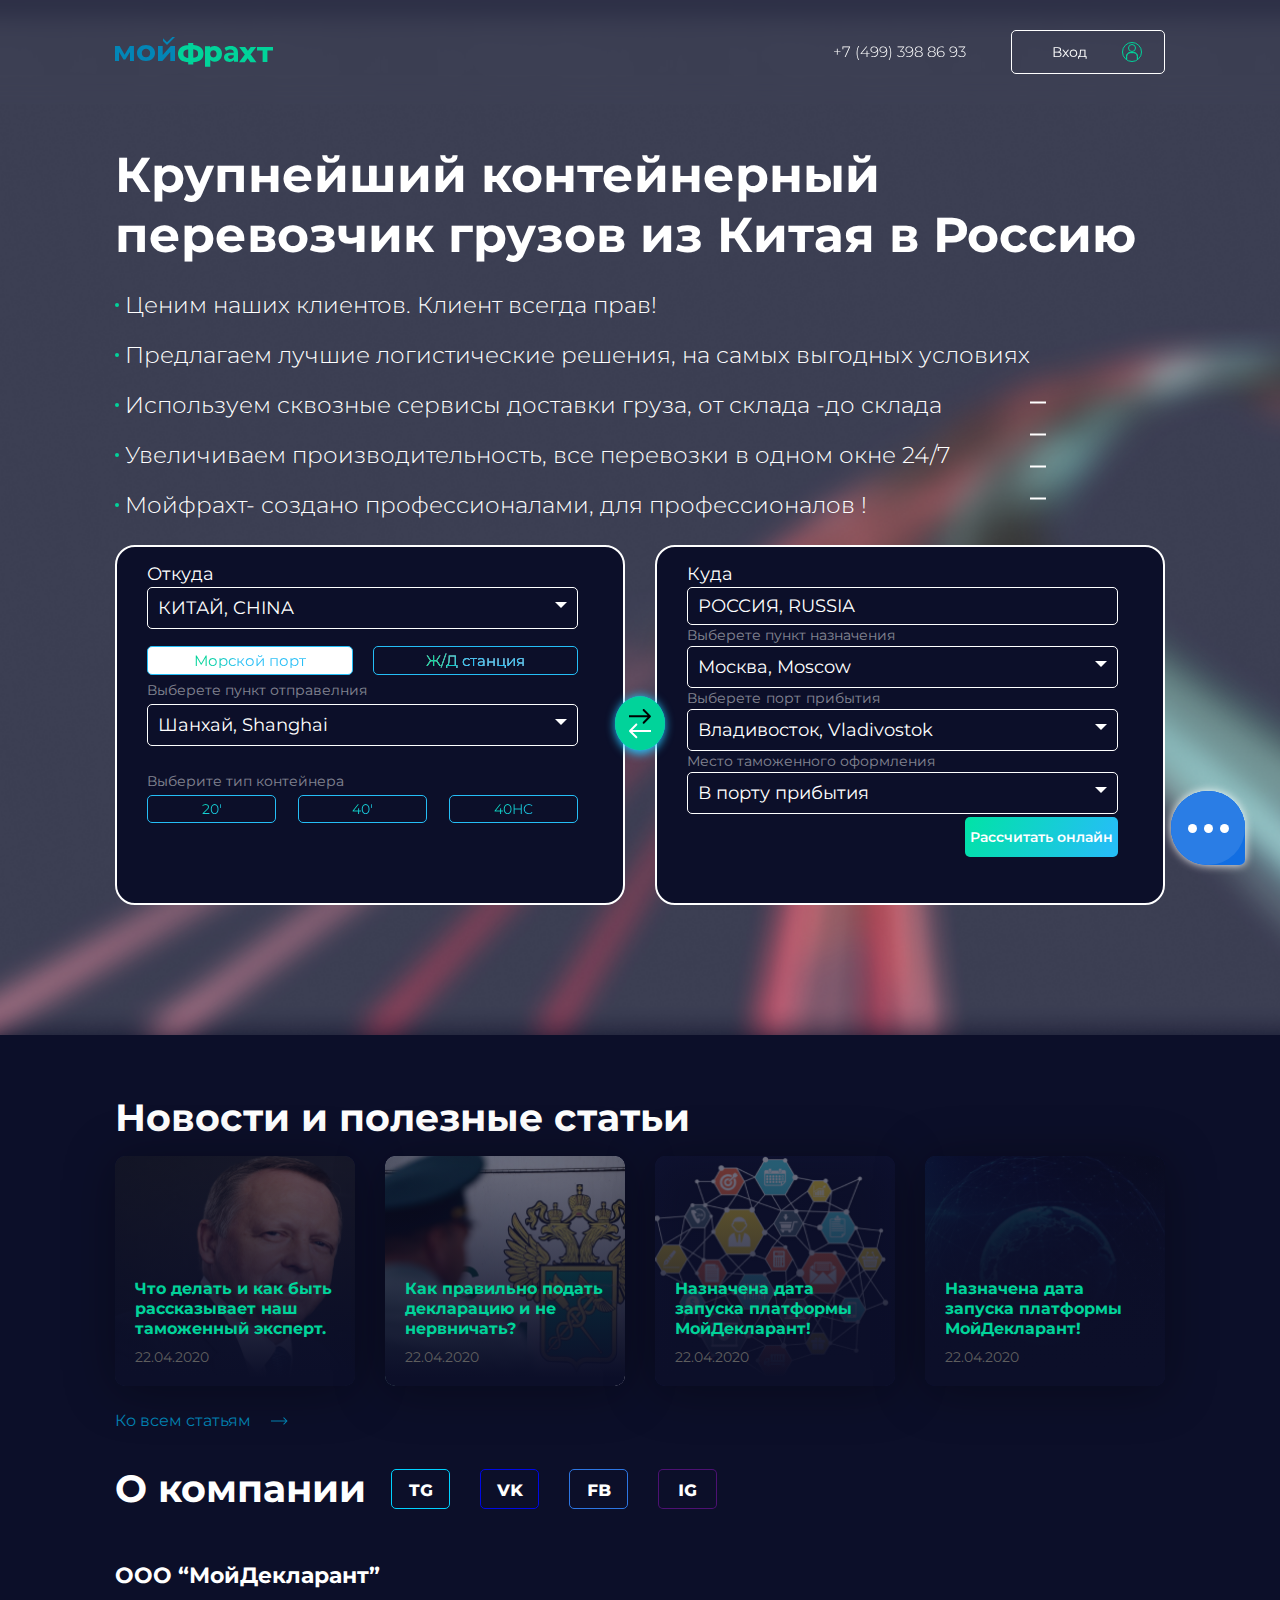
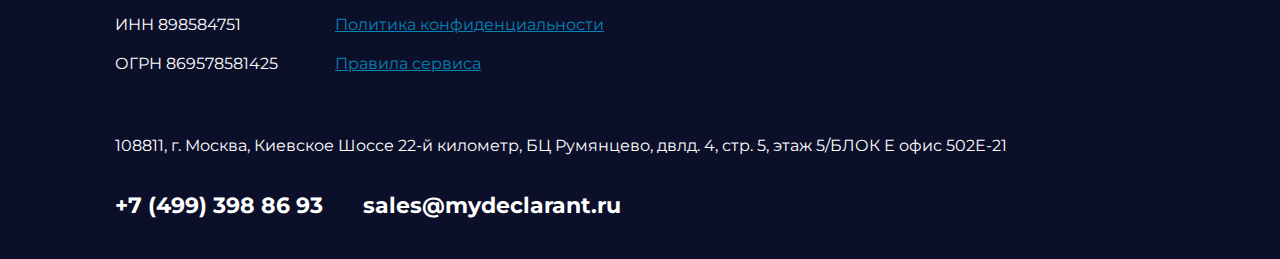
==== commit 7dc712bb: "Add files via upload" ====
--- a/index.html
+++ b/index.html
@@ -85,7 +85,7 @@
                                 </li>
                             </ul>
                         </div>
-                        <form class="section-top__form section-top-form section-top-form--station">
+                        <form class="section-top__form section-top-form">
                             <div class="section-top-form__from section-top-form-from">
                                 <h3 class="section-top-form-from__title">
                                     Откуда
@@ -117,14 +117,14 @@
                                     </select>
                                 </div>
                                 <div class="section-top-form-from__buttons section-top-form-from-buttons">
-                                    <div class="section-top-form-from-buttons__box">
+                                    <div class="section-top-form-from-buttons__box section-top-form-from-buttons__box--active">
                                         <p class="section-top-form-from-buttons__box-text">
                                             Морской порт
                                         </p>
                                         <input class="section-top-form-from-buttons__box-input" type="checkbox" id="0">
                                     </div>
                                     <div
-                                        class="section-top-form-from-buttons__box section-top-form-from-buttons__box--active">
+                                        class="section-top-form-from-buttons__box">
                                         <p class="section-top-form-from-buttons__box-text">
                                             Ж/Д станция
                                         </p>
@@ -134,7 +134,40 @@
                                 <p class="section-top-form-from__text">
                                     Выберете пункт отправелния
                                 </p>
-                                <div class="section-top-form-from__target-select section-top-form-from__target-select--acitve custom-select"
+                                <div class="section-top-form-from__target-select section-top-form-from__target-select--train custom-select"
+                                style="width:200px;" id="0">
+                                <select>
+                                    <option value="0">
+                                        Шенжень, Shenzhen
+                                    </option>
+                                    <option value="1">
+                                        Шенжень, Shenzhen
+                                    </option>
+                                    <option value="2">
+                                        Гуанчжоу, Guangzhou
+                                    </option>
+                                    <option value="3">
+                                        Шанхай, Shanghai
+                                    </option>
+                                    <option value="4">
+                                        Нингбо, Ningbo
+                                    </option>
+                                    <option value="5">
+                                        Циндао, Qingdao
+
+                                    </option>
+                                    <option value="6">
+                                        Тяньцзинь, Tianjin
+                                    </option>
+                                    <option value="7">
+                                        Сямынь, Xiamen
+                                    </option>        
+                                    <option value="8">
+                                        Фучжоу, Fuzhou
+                                    </option>     
+                                </select>
+                            </div>
+                                <div class="section-top-form-from__target-select section-top-form-from__target-select--first section-top-form-from__target-select--acitve custom-select"
                                     style="width:200px;" id="1">
                                     <select>
                                         <option value="0">
@@ -344,6 +377,19 @@
                                     </span>
                                     прибытия
                                 </p>
+                                <div class="select--train custom-select" style="width:200px;">
+                                    <select>
+                                        <option value="0">
+                                            Москва
+                                        </option>
+                                        <option value="1">
+                                            Москва, Moscow
+                                        </option>
+                                        <option value="2">
+                                            Санкт-Петербург, Saint Petersburg
+                                        </option>
+                                    </select>
+                                </div>
                                 <div class="custom-select" style="width:200px;">
                                     <select>
                                         <option value="0">
@@ -353,7 +399,7 @@
                                             Владивосток, Vladivostok
                                         </option>
                                         <option value="2">
-                                            Восточный/Находка, Vostochny/Nakhodka
+                                            Восточный/Находка, Vostochny
                                         </option>
                                         <option value="3">
                                             Санкт-Петербург, Saint Petersburg
@@ -366,13 +412,13 @@
                                 <div class="custom-select" style="width:200px;">
                                     <select>
                                         <option value="0">
+                                            В порту прибытия
+                                        </option>
+                                        <option value="1">
+                                            В порту прибытия
+                                        </option>
+                                        <option value="2">
                                             В пункте прибытия
-                                        </option>
-                                        <option value="1">
-                                            В пункте прибытия
-                                        </option>
-                                        <option value="2">
-                                            В порту прибытия
                                         </option>
                                     </select>
                                 </div>
--- a/css/style.min.css
+++ b/css/style.min.css
@@ -1 +1 @@
-@font-face{font-family:"Muller";src:url("../fonts/MullerRegular.eot");src:local("☺"),url("../fonts/MullerRegular.woff") format("woff"),url("../fonts/MullerRegular.ttf") format("truetype");font-weight:400;font-style:normal}@font-face{font-family:"Muller";src:url("../fonts/MullerBold.eot");src:local("☺"),url("../fonts/MullerBold.woff") format("woff"),url("../fonts/MullerBold.ttf") format("truetype");font-weight:700;font-style:normal}*{padding:0;margin:0;border:0}*,*:before,*:after{-webkit-box-sizing:border-box;box-sizing:border-box}:focus,:active{outline:none}a:focus,a:active{outline:none}nav,footer,header,aside{display:block}html,body{height:100%;width:100%;font-size:100%;line-height:1;font-size:14px;-ms-text-size-adjust:100%;-moz-text-size-adjust:100%;-webkit-text-size-adjust:100%}input,button,textarea{font-family:inherit}input::-ms-clear{display:none}button{cursor:pointer}button::-moz-focus-inner{padding:0;border:0}a,a:visited{text-decoration:none}a:hover{text-decoration:none}ul li{list-style:none}img{vertical-align:top}h1,h2,h3,h4,h5,h6{font-size:inherit;font-weight:400}button{background:unset}html,body{height:100%;background:#0c0f29;font-family:"Montserrat",sans-serif;scroll-behavior:smooth}.wrapper{display:-webkit-box;display:-ms-flexbox;display:flex;-webkit-box-orient:vertical;-webkit-box-direction:normal;-ms-flex-direction:column;flex-direction:column;min-height:100%}.main{-webkit-box-flex:1;-ms-flex:1 0 auto;flex:1 0 auto;position:relative}.footer{-webkit-box-flex:0;-ms-flex:0 0 auto;flex:0 0 auto}.container{max-width:1080px;margin:0 auto;padding:0 15px}.big-container{max-width:1440px;margin:0 auto;padding:0px}.title{font-weight:700;color:#fff;font-size:38px;line-height:46px}@media(max-width: 1080px){.title{font-size:calc(24px + 14 * ((100vw - 320px) / 760))}}@media(max-width: 1080px){.title{line-height:calc(30px + 16 * ((100vw - 320px) / 760))}}.fancybox__backdrop{background:#000 !important}.carousel__button{top:27px !important;right:32px !important}.body--first .page-buttons__box:nth-child(1) .page-buttons__box-text{opacity:1}.body--first .page-buttons__box:nth-child(1) .page-buttons__btn{-webkit-transform:translateX(-16px);-ms-transform:translateX(-16px);transform:translateX(-16px);height:4px;width:32px;background:#01d39a}.body--second .page-buttons__box:nth-child(2) .page-buttons__box-text{opacity:1}.body--second .page-buttons__box:nth-child(2) .page-buttons__btn{-webkit-transform:translateX(-16px);-ms-transform:translateX(-16px);transform:translateX(-16px);height:4px;width:32px;background:#01d39a}.body--third .page-buttons__box:nth-child(3) .page-buttons__box-text{opacity:1}.body--third .page-buttons__box:nth-child(3) .page-buttons__btn{-webkit-transform:translateX(-16px);-ms-transform:translateX(-16px);transform:translateX(-16px);height:4px;width:32px;background:#01d39a}.body--fourth .page-buttons__box:nth-child(4) .page-buttons__box-text{opacity:1}.body--fourth .page-buttons__box:nth-child(4) .page-buttons__btn{-webkit-transform:translateX(-16px);-ms-transform:translateX(-16px);transform:translateX(-16px);height:4px;width:32px;background:#01d39a}.header{padding-top:30px;padding-bottom:30px;position:fixed;-webkit-backdrop-filter:blur(12px);backdrop-filter:blur(12px);left:0;right:0;top:0;z-index:10}@media(max-width: 1080px){.header{padding-top:calc(15px + 15 * ((100vw - 320px) / 760))}}@media(max-width: 1080px){.header{padding-bottom:calc(15px + 15 * ((100vw - 320px) / 760))}}.header__inner{display:-webkit-box;display:-ms-flexbox;display:flex;-webkit-box-align:center;-ms-flex-align:center;align-items:center;-webkit-box-pack:justify;-ms-flex-pack:justify;justify-content:space-between}.header__phone{font-weight:300;font-size:15px;line-height:32px;color:#fff;-webkit-transition:color .3s;-o-transition:color .3s;transition:color .3s}@media(max-width: 1080px){.header__phone{font-size:calc(13px + 2 * ((100vw - 320px) / 760))}}@media(max-width: 1080px){.header__phone{line-height:calc(28px + 4 * ((100vw - 320px) / 760))}}.header__phone:hover{color:#01d39a}.header__wrapper{display:-webkit-box;display:-ms-flexbox;display:flex;-webkit-box-align:center;-ms-flex-align:center;align-items:center;gap:45px;gap:45px}@media(max-width: 1080px){.header__wrapper{gap:calc(15px + 30 * ((100vw - 320px) / 760))}}.header__link{color:#fff;font-size:14px;line-height:32px;padding-top:5px;padding-left:40px;padding-right:22px;padding-bottom:5px;border:1px solid #fff;border-radius:5px;display:-webkit-box;display:-ms-flexbox;display:flex;-webkit-box-align:center;-ms-flex-align:center;align-items:center;gap:35px;position:relative}@media(max-width: 1080px){.header__link{font-size:calc(13px + 1 * ((100vw - 320px) / 760))}}@media(max-width: 1080px){.header__link{line-height:calc(28px + 4 * ((100vw - 320px) / 760))}}@media(max-width: 1080px){.header__link{padding-top:calc(3px + 2 * ((100vw - 320px) / 760))}}@media(max-width: 1080px){.header__link{padding-left:calc(20px + 20 * ((100vw - 320px) / 760))}}@media(max-width: 1080px){.header__link{padding-right:calc(10px + 12 * ((100vw - 320px) / 760))}}@media(max-width: 1080px){.header__link{padding-bottom:calc(3px + 2 * ((100vw - 320px) / 760))}}@media(max-width: 1080px){.header__link{gap:calc(20px + 15 * ((100vw - 320px) / 760))}}.header__link .line{position:absolute;top:-1px;right:-1px;bottom:-1px;left:-1px;display:block;overflow:hidden;border-radius:5px}.header__link .line::before{content:"";display:block;position:absolute;background-color:#01d39a;-webkit-transition:height .3s ease,width .3s ease;-o-transition:height .3s ease,width .3s ease;transition:height .3s ease,width .3s ease;border-radius:5px}.header__link .line::after{content:"";display:block;position:absolute;background-color:#01d39a;-webkit-transition:height .3s ease,width .3s ease;-o-transition:height .3s ease,width .3s ease;transition:height .3s ease,width .3s ease;border-radius:5px}.header__link .line--left:after{top:0;left:0;height:1px;width:0}.header__link .line--left:before{bottom:0;left:0;height:0;width:1px}.header__link .line--right:before{top:0;right:0;height:0;width:1px}.header__link .line--right:after{right:0;bottom:0;height:1px;width:0}.header__link:hover .line--right:before{height:100%}.header__link:hover .line--right:after{width:100%}.header__link:hover .line--left:before{height:100%}.header__link:hover .line--left:after{width:100%}.header__link svg{width:20px;height:20px}@media(max-width: 1080px){.header__link svg{width:calc(16px + 4 * ((100vw - 320px) / 760))}}@media(max-width: 1080px){.header__link svg{height:calc(16px + 4 * ((100vw - 320px) / 760))}}.header__burger{display:none}.logo{width:158px;height:30px}@media(max-width: 1080px){.logo{width:calc(130px + 28 * ((100vw - 320px) / 760))}}@media(max-width: 1080px){.logo{height:calc(26px + 4 * ((100vw - 320px) / 760))}}.logo-img{width:100%;height:100%}.section-top{padding-top:145px;padding-bottom:130px;margin-bottom:60px;background-image:url(../images/section-top-bg.png);background-repeat:no-repeat;background-size:cover;width:100%;height:100%}@media(max-width: 1080px){.section-top{padding-top:calc(100px + 45 * ((100vw - 320px) / 760))}}@media(max-width: 1080px){.section-top{padding-bottom:calc(40px + 90 * ((100vw - 320px) / 760))}}@media(max-width: 1080px){.section-top{margin-bottom:calc(40px + 20 * ((100vw - 320px) / 760))}}.section-top__inner{display:-webkit-box;display:-ms-flexbox;display:flex;-webkit-box-orient:vertical;-webkit-box-direction:normal;-ms-flex-direction:column;flex-direction:column;width:100%;gap:25px}.section-top-body__title{font-weight:700;font-size:49px;line-height:60px;color:#fff;max-width:unset;margin-bottom:25px}@media(max-width: 1080px){.section-top-body__title{font-size:calc(26px + 23 * ((100vw - 320px) / 760))}}@media(max-width: 1080px){.section-top-body__title{line-height:calc(32px + 28 * ((100vw - 320px) / 760))}}@media(max-width: 1080px){.section-top-body__title{margin-bottom:calc(15px + 10 * ((100vw - 320px) / 760))}}.section-top-body__list{display:-webkit-box;display:-ms-flexbox;display:flex;-webkit-box-orient:vertical;-webkit-box-direction:normal;-ms-flex-direction:column;flex-direction:column;gap:20px}.section-top-body__list-item{font-weight:300;padding-left:10px;font-size:23px;line-height:30px;color:#fff;position:relative}@media(max-width: 1080px){.section-top-body__list-item{padding-left:calc(15px + -5 * ((100vw - 320px) / 760))}}@media(max-width: 1080px){.section-top-body__list-item{font-size:calc(16px + 7 * ((100vw - 320px) / 760))}}@media(max-width: 1080px){.section-top-body__list-item{line-height:calc(20px + 10 * ((100vw - 320px) / 760))}}.section-top-body__list-item::before{content:"";width:4px;height:4px;left:0px;border-radius:100%;background:#01d39a;position:absolute;top:50%;-webkit-transform:translateY(-50%);-ms-transform:translateY(-50%);transform:translateY(-50%)}.offers{padding-top:140px;margin-bottom:145px}@media(max-width: 1080px){.offers{padding-top:calc(40px + 100 * ((100vw - 320px) / 760))}}@media(max-width: 1080px){.offers{margin-bottom:calc(40px + 105 * ((100vw - 320px) / 760))}}.offers__title{margin-bottom:130px;-webkit-box-align:center;-ms-flex-align:center;align-items:center;display:-webkit-box;display:-ms-flexbox;display:flex;gap:15px}@media(max-width: 1080px){.offers__title{margin-bottom:calc(30px + 100 * ((100vw - 320px) / 760))}}.offers__title img{height:75px;width:75px;border-radius:100%}@media(max-width: 1080px){.offers__title img{height:calc(40px + 35 * ((100vw - 320px) / 760))}}@media(max-width: 1080px){.offers__title img{width:calc(40px + 35 * ((100vw - 320px) / 760))}}.offers-box{padding-top:30px;padding-bottom:20px;padding-right:100px;padding-left:40px;background:#0c0f29;-webkit-box-shadow:0px 4px 50px rgba(0,0,0,.35),inset 0px 4px 40px #14183e;box-shadow:0px 4px 50px rgba(0,0,0,.35),inset 0px 4px 40px #14183e;border-radius:10px;max-width:975px;position:relative}@media(max-width: 1080px){.offers-box{padding-top:calc(20px + 10 * ((100vw - 320px) / 760))}}@media(max-width: 1080px){.offers-box{padding-bottom:calc(15px + 5 * ((100vw - 320px) / 760))}}@media(max-width: 1080px){.offers-box{padding-right:calc(50px + 50 * ((100vw - 320px) / 760))}}@media(max-width: 1080px){.offers-box{padding-left:calc(15px + 25 * ((100vw - 320px) / 760))}}.offers-box__title{font-weight:800;font-size:30px;line-height:37px;margin-bottom:20px;color:#0385b6;max-width:700px}@media(max-width: 1080px){.offers-box__title{font-size:calc(20px + 10 * ((100vw - 320px) / 760))}}@media(max-width: 1080px){.offers-box__title{line-height:calc(27px + 10 * ((100vw - 320px) / 760))}}@media(max-width: 1080px){.offers-box__title{margin-bottom:calc(15px + 5 * ((100vw - 320px) / 760))}}.offers-box__text{font-weight:600;font-size:14px;line-height:20px;margin-bottom:10px;color:#fff;max-width:700px;display:-webkit-box;display:-ms-flexbox;display:flex;-webkit-box-orient:vertical;-webkit-box-direction:normal;-ms-flex-direction:column;flex-direction:column}@media(max-width: 1080px){.offers-box__text{font-size:calc(12px + 2 * ((100vw - 320px) / 760))}}@media(max-width: 1080px){.offers-box__text{line-height:calc(18px + 2 * ((100vw - 320px) / 760))}}@media(max-width: 1080px){.offers-box__text{margin-bottom:calc(5px + 5 * ((100vw - 320px) / 760))}}.offers-box__bottom{display:-webkit-box;display:-ms-flexbox;display:flex;-webkit-box-align:end;-ms-flex-align:end;align-items:flex-end;gap:30px;display:none}.offers-box__bottom-past{font-weight:200;font-size:35px;line-height:43px;display:-webkit-box;display:-ms-flexbox;display:flex;-webkit-box-align:center;-ms-flex-align:center;align-items:center;text-align:right;text-decoration-line:line-through;color:#0385b6}.offers-box__bottom-current{font-weight:700;font-size:55px;line-height:67px;color:#01d39a;text-decoration:unset}.offers-box__img{position:absolute;height:75px;width:75px;border-radius:100%;top:20px;right:12px}@media(max-width: 1080px){.offers-box__img{height:calc(40px + 35 * ((100vw - 320px) / 760))}}@media(max-width: 1080px){.offers-box__img{width:calc(40px + 35 * ((100vw - 320px) / 760))}}@media(max-width: 1080px){.offers-box__img{right:calc(5px + 7 * ((100vw - 320px) / 760))}}.news{margin-bottom:35px}@media(max-width: 1080px){.news{margin-bottom:calc(40px + -5 * ((100vw - 320px) / 760))}}.news__title{margin-bottom:15px}.news__inner{gap:30px;display:-webkit-box;display:-ms-flexbox;display:flex;margin-bottom:25px;margin-bottom:25px}@media(max-width: 1080px){.news__inner{gap:calc(15px + 15 * ((100vw - 320px) / 760))}}@media(max-width: 1080px){.news__inner{margin-bottom:calc(15px + 10 * ((100vw - 320px) / 760))}}.news__link{display:-webkit-box;display:-ms-flexbox;display:flex;-webkit-box-align:center;-ms-flex-align:center;align-items:center;gap:20px;font-size:16px;line-height:20px;color:#0385b6;-webkit-transition:color .3s;-o-transition:color .3s;transition:color .3s}@media(max-width: 1080px){.news__link{gap:calc(10px + 10 * ((100vw - 320px) / 760))}}@media(max-width: 1080px){.news__link{font-size:calc(12px + 4 * ((100vw - 320px) / 760))}}@media(max-width: 1080px){.news__link{line-height:calc(18px + 2 * ((100vw - 320px) / 760))}}.news__link:hover{color:#01d39a}.news__link:hover svg path{fill:#01d39a}.news__link svg path{-webkit-transition:fill .3s;-o-transition:fill .3s;transition:fill .3s}.news-item{-webkit-box-shadow:0 4px 50px rgba(0,0,0,.35),inset 0 4px 40px #14183e;box-shadow:0 4px 50px rgba(0,0,0,.35),inset 0 4px 40px #14183e;background:-webkit-gradient(linear, left bottom, left top, color-stop(3.66%, #0c0f29), color-stop(95.73%, rgba(12, 15, 41, 0.6)));background:-o-linear-gradient(bottom, #0c0f29 3.66%, rgba(12, 15, 41, 0.6) 95.73%);background:linear-gradient(0deg, #0c0f29 3.66%, rgba(12, 15, 41, 0.6) 95.73%);border-radius:10px;position:relative;height:230px;max-height:230px;padding:20px;z-index:1;display:-webkit-box;display:-ms-flexbox;display:flex;-webkit-box-orient:vertical;-webkit-box-direction:normal;-ms-flex-direction:column;flex-direction:column;-webkit-box-pack:end;-ms-flex-pack:end;justify-content:flex-end;width:100%;cursor:pointer;overflow:hidden}@media(max-width: 1080px){.news-item{padding:calc(15px + 5 * ((100vw - 320px) / 760))}}.news-item::before{content:"";position:absolute;width:100%;height:100%;top:0;left:0;right:0;bottom:0;border-radius:10px;-o-object-fit:cover;object-fit:cover;background:-webkit-gradient(linear, left bottom, left top, color-stop(3.66%, #0c0f29), color-stop(95.73%, rgba(12, 15, 41, 0.6)));background:-o-linear-gradient(bottom, #0c0f29 3.66%, rgba(12, 15, 41, 0.6) 95.73%);background:linear-gradient(0deg, #0c0f29 3.66%, rgba(12, 15, 41, 0.6) 95.73%);z-index:0}.news-item:hover .news-item__img{-webkit-transform:scale(1.1);-ms-transform:scale(1.1);transform:scale(1.1)}.news-item__img{position:absolute;width:100%;height:100%;top:0;left:0;right:0;bottom:0;border-radius:10px;-o-object-fit:cover;object-fit:cover;z-index:-1;-webkit-transition:-webkit-transform .3s;transition:-webkit-transform .3s;-o-transition:transform .3s;transition:transform .3s;transition:transform .3s, -webkit-transform .3s}.news-item__link{font-weight:700;margin-bottom:10px;font-size:16px;line-height:20px;color:#01d39a;position:relative;z-index:1;display:block}@media(max-width: 1080px){.news-item__link{margin-bottom:calc(5px + 5 * ((100vw - 320px) / 760))}}@media(max-width: 1080px){.news-item__link{font-size:calc(14px + 2 * ((100vw - 320px) / 760))}}@media(max-width: 1080px){.news-item__link{line-height:calc(18px + 2 * ((100vw - 320px) / 760))}}.news-item__date{position:relative;z-index:1;font-size:14px;line-height:17px;color:#5e5e5e}@media(max-width: 1080px){.news-item__date{font-size:calc(13px + 1 * ((100vw - 320px) / 760))}}@media(max-width: 1080px){.news-item__date{line-height:calc(16px + 1 * ((100vw - 320px) / 760))}}.about{margin-bottom:50px}@media(max-width: 1080px){.about{margin-bottom:calc(30px + 20 * ((100vw - 320px) / 760))}}.about__inner{display:-webkit-box;display:-ms-flexbox;display:flex;-webkit-box-align:center;-ms-flex-align:center;align-items:center;gap:25px;-ms-flex-wrap:wrap;flex-wrap:wrap}@media(max-width: 1080px){.about__inner{gap:calc(15px + 10 * ((100vw - 320px) / 760))}}.about-socials{display:-webkit-box;display:-ms-flexbox;display:flex;-webkit-box-align:center;-ms-flex-align:center;align-items:center;gap:30px}@media(max-width: 1080px){.about-socials{gap:calc(15px + 15 * ((100vw - 320px) / 760))}}.about-socials__item{width:59px;height:40px;display:-webkit-box;display:-ms-flexbox;display:flex;-webkit-box-pack:center;-ms-flex-pack:center;justify-content:center;-webkit-box-align:center;-ms-flex-align:center;align-items:center;position:relative;background:#0c0f29;border-radius:5px}@media(max-width: 1080px){.about-socials__item{width:calc(40px + 19 * ((100vw - 320px) / 760))}}@media(max-width: 1080px){.about-socials__item{height:calc(30px + 10 * ((100vw - 320px) / 760))}}.about-socials__item::before{content:"";width:102%;height:102%;position:absolute;top:50%;left:50%;-webkit-transform:translateX(-50%) translateY(-50%);-ms-transform:translateX(-50%) translateY(-50%);transform:translateX(-50%) translateY(-50%);z-index:-1;border-radius:5px}.about-socials__item:nth-child(1){border:1px solid #00d1ff}.about-socials__item:nth-child(2){border:1px solid #0009e5}.about-socials__item:nth-child(3){border:1px solid #2d76e3}.about-socials__item:nth-child(4){border:1px solid rgba(174,21,228,.4)}.about-socials__link{border-radius:5px;font-weight:700;font-size:20px;line-height:24px;display:-webkit-box;display:-ms-flexbox;display:flex;-webkit-box-align:center;-ms-flex-align:center;align-items:center;-webkit-box-pack:center;-ms-flex-pack:center;justify-content:center;text-align:center;font-variant:all-small-caps;color:#fff;width:100%;height:100%}@media(max-width: 1080px){.about-socials__link{font-size:calc(14px + 6 * ((100vw - 320px) / 760))}}@media(max-width: 1080px){.about-socials__link{line-height:calc(20px + 4 * ((100vw - 320px) / 760))}}.footer{padding-bottom:40px}@media(max-width: 1080px){.footer{padding-bottom:calc(20px + 20 * ((100vw - 320px) / 760))}}.footer__title{font-weight:700;font-size:22px;line-height:27px;margin-bottom:20px;color:#fff;display:block}@media(max-width: 1080px){.footer__title{font-size:calc(18px + 4 * ((100vw - 320px) / 760))}}@media(max-width: 1080px){.footer__title{line-height:calc(24px + 3 * ((100vw - 320px) / 760))}}@media(max-width: 1080px){.footer__title{margin-bottom:calc(10px + 10 * ((100vw - 320px) / 760))}}.footer__box{display:-webkit-box;display:-ms-flexbox;display:flex;-webkit-box-align:center;-ms-flex-align:center;align-items:center;margin-bottom:.5rem;gap:55px}@media(max-width: 1080px){.footer__box{gap:calc(15px + 40 * ((100vw - 320px) / 760))}}.footer__box:nth-child(3){margin-bottom:20px}@media(max-width: 1080px){.footer__box:nth-child(3){margin-bottom:calc(10px + 10 * ((100vw - 320px) / 760))}}.footer__box-text{width:165px;font-size:16px;line-height:32px;color:#fff}@media(max-width: 1080px){.footer__box-text{font-size:calc(12px + 4 * ((100vw - 320px) / 760))}}@media(max-width: 1080px){.footer__box-text{line-height:calc(20px + 12 * ((100vw - 320px) / 760))}}.footer__box-link{font-size:16px;line-height:32px;text-decoration-line:underline;color:#0385b6;-webkit-transition:color .3s;-o-transition:color .3s;transition:color .3s}@media(max-width: 1080px){.footer__box-link{font-size:calc(12px + 4 * ((100vw - 320px) / 760))}}@media(max-width: 1080px){.footer__box-link{line-height:calc(20px + 12 * ((100vw - 320px) / 760))}}.footer__box-link:hover{color:#01d39a}.footer__text{margin-top:50px;margin-bottom:30px;font-size:16px;line-height:32px;color:#fff}@media(max-width: 1080px){.footer__text{margin-top:calc(20px + 30 * ((100vw - 320px) / 760))}}@media(max-width: 1080px){.footer__text{margin-bottom:calc(20px + 10 * ((100vw - 320px) / 760))}}@media(max-width: 1080px){.footer__text{font-size:calc(12px + 4 * ((100vw - 320px) / 760))}}@media(max-width: 1080px){.footer__text{line-height:calc(20px + 12 * ((100vw - 320px) / 760))}}.footer__links{display:-webkit-box;display:-ms-flexbox;display:flex;-webkit-box-align:center;-ms-flex-align:center;align-items:center;gap:40px}@media(max-width: 1080px){.footer__links{gap:calc(5px + 35 * ((100vw - 320px) / 760))}}.footer__links-link{font-weight:700;font-size:22px;line-height:27px;color:#fff;-webkit-transition:color .3s;-o-transition:color .3s;transition:color .3s}@media(max-width: 1080px){.footer__links-link{font-size:calc(18px + 4 * ((100vw - 320px) / 760))}}@media(max-width: 1080px){.footer__links-link{line-height:calc(24px + 3 * ((100vw - 320px) / 760))}}.footer__links-link:hover{color:#01d39a}.popup{display:none;padding:75px 35px 80px 35px !important;background:#0c0f29 !important;border-radius:10px;max-width:550px}.popup__title{text-align:center;color:#fff;font-weight:800;font-size:30px;line-height:38px;margin-bottom:80px}@media(max-width: 1080px){.popup__title{font-size:calc(24px + 6 * ((100vw - 320px) / 760))}}@media(max-width: 1080px){.popup__title{line-height:calc(30px + 8 * ((100vw - 320px) / 760))}}@media(max-width: 1080px){.popup__title{margin-bottom:calc(30px + 50 * ((100vw - 320px) / 760))}}.popup-form__box{display:-webkit-box;display:-ms-flexbox;display:flex;-webkit-box-orient:vertical;-webkit-box-direction:normal;-ms-flex-direction:column;flex-direction:column;margin-bottom:25px}@media(max-width: 1080px){.popup-form__box{margin-bottom:calc(20px + 5 * ((100vw - 320px) / 760))}}.popup-form__box-text{margin-bottom:3px;font-weight:500;font-size:18px;line-height:23px;color:#fff}@media(max-width: 1080px){.popup-form__box-text{font-size:calc(14px + 4 * ((100vw - 320px) / 760))}}@media(max-width: 1080px){.popup-form__box-text{line-height:calc(18px + 5 * ((100vw - 320px) / 760))}}.popup-form__box-input{background:#fff;border-radius:5px;padding:22px;font-weight:300;font-size:20px;line-height:24px;color:#747474}@media(max-width: 1080px){.popup-form__box-input{padding:calc(15px + 7 * ((100vw - 320px) / 760))}}@media(max-width: 1080px){.popup-form__box-input{font-size:calc(16px + 4 * ((100vw - 320px) / 760))}}@media(max-width: 1080px){.popup-form__box-input{line-height:calc(20px + 4 * ((100vw - 320px) / 760))}}.popup-form__box-input::-webkit-input-placeholder{font-weight:300;font-size:20px;line-height:24px;color:#747474}.popup-form__box-input::-moz-placeholder{font-weight:300;font-size:20px;line-height:24px;color:#747474}.popup-form__box-input:-ms-input-placeholder{font-weight:300;font-size:20px;line-height:24px;color:#747474}.popup-form__box-input::-ms-input-placeholder{font-weight:300;font-size:20px;line-height:24px;color:#747474}.popup-form__box-input::placeholder{font-weight:300;font-size:20px;line-height:24px;color:#747474}@media(max-width: 1080px){.popup-form__box-input::-webkit-input-placeholder{font-size:calc(16px + 4 * ((100vw - 320px) / 760))}.popup-form__box-input::-moz-placeholder{font-size:calc(16px + 4 * ((100vw - 320px) / 760))}.popup-form__box-input:-ms-input-placeholder{font-size:calc(16px + 4 * ((100vw - 320px) / 760))}.popup-form__box-input::-ms-input-placeholder{font-size:calc(16px + 4 * ((100vw - 320px) / 760))}.popup-form__box-input::placeholder{font-size:calc(16px + 4 * ((100vw - 320px) / 760))}}@media(max-width: 1080px){.popup-form__box-input::-webkit-input-placeholder{line-height:calc(20px + 4 * ((100vw - 320px) / 760))}.popup-form__box-input::-moz-placeholder{line-height:calc(20px + 4 * ((100vw - 320px) / 760))}.popup-form__box-input:-ms-input-placeholder{line-height:calc(20px + 4 * ((100vw - 320px) / 760))}.popup-form__box-input::-ms-input-placeholder{line-height:calc(20px + 4 * ((100vw - 320px) / 760))}.popup-form__box-input::placeholder{line-height:calc(20px + 4 * ((100vw - 320px) / 760))}}.popup-form__btn{margin-top:50px;font-weight:800;font-size:22px;line-height:27px;display:-webkit-box;display:-ms-flexbox;display:flex;-webkit-box-pack:center;-ms-flex-pack:center;justify-content:center;margin-left:auto;margin-right:auto;-webkit-box-align:center;-ms-flex-align:center;align-items:center;text-align:center;color:#fff;background:#01d39a;border-radius:5px;padding:22px 41px;-webkit-filter:drop-shadow(0px 4px 10px #00967b);filter:drop-shadow(0px 4px 10px #00967b)}@media(max-width: 1080px){.popup-form__btn{margin-top:calc(30px + 20 * ((100vw - 320px) / 760))}}@media(max-width: 1080px){.popup-form__btn{font-size:calc(16px + 6 * ((100vw - 320px) / 760))}}@media(max-width: 1080px){.popup-form__btn{line-height:calc(20px + 7 * ((100vw - 320px) / 760))}}.popup-form .container{display:block;position:relative;padding-left:35px;margin-bottom:12px;cursor:pointer;font-weight:300;font-size:15px;line-height:18px;color:#fff;-webkit-user-select:none;-moz-user-select:none;-ms-user-select:none;user-select:none}@media(max-width: 1080px){.popup-form .container{font-size:calc(13px + 2 * ((100vw - 320px) / 760))}}@media(max-width: 1080px){.popup-form .container{line-height:calc(17px + 1 * ((100vw - 320px) / 760))}}.popup-form .container input{position:absolute;opacity:0;cursor:pointer;height:0;width:0}.popup-form .checkmark{position:absolute;top:0;left:0;height:18px;width:18px;background:#fff;border-radius:2px}.popup-form .container input:checked~.checkmark{border:1px solid #01d39a}.popup-form .checkmark:after{content:"";position:absolute;display:none}.popup-form .container input:checked~.checkmark:after{display:block}.popup-form .container .checkmark:after{width:12px;height:8px;position:absolute;top:50%;left:50%;-webkit-transform:translateX(-50%) translateY(-50%);-ms-transform:translateX(-50%) translateY(-50%);transform:translateX(-50%) translateY(-50%);background-repeat:no-repeat;background-size:contain;background-image:url(../images/tick-icon.svg)}.page-buttons{position:fixed;right:0px;top:50%;-webkit-transform:translateY(-50%);-ms-transform:translateY(-50%);transform:translateY(-50%);gap:15px;display:-webkit-box;display:-ms-flexbox;display:flex;-webkit-box-orient:vertical;-webkit-box-direction:normal;-ms-flex-direction:column;flex-direction:column;-webkit-box-align:end;-ms-flex-align:end;align-items:flex-end;z-index:10}.page-buttons__box{display:-webkit-box;display:-ms-flexbox;display:flex;-webkit-box-align:center;-ms-flex-align:center;align-items:center;-webkit-transition:-webkit-transform .3s;transition:-webkit-transform .3s;-o-transition:transform .3s;transition:transform .3s;transition:transform .3s, -webkit-transform .3s;cursor:pointer;width:250px;gap:15px}.page-buttons__box:hover{-webkit-transform:translateY(-3px);-ms-transform:translateY(-3px);transform:translateY(-3px)}.page-buttons__box:hover .page-buttons__box-text{opacity:1}.page-buttons__btn{display:block;width:16px;height:2px;background:#fff;-webkit-transition:width .3s,height .3s,-webkit-transform .3s;transition:width .3s,height .3s,-webkit-transform .3s;-o-transition:transform .3s,width .3s,height .3s;transition:transform .3s,width .3s,height .3s;transition:transform .3s,width .3s,height .3s,-webkit-transform .3s}.page-buttons__box-text{font-weight:500;font-size:14px;line-height:17px;color:#01d39a;opacity:0;-webkit-transition:opacity .3s;-o-transition:opacity .3s;transition:opacity .3s;margin-right:auto}.main--news .news{padding-top:200px}@media(max-width: 1080px){.main--news .news{padding-top:calc(75px + 125 * ((100vw - 320px) / 760))}}.main--news .news__link{margin-bottom:30px}@media(max-width: 1080px){.main--news .news__link{margin-bottom:calc(10px + 20 * ((100vw - 320px) / 760))}}.main--news .news__link svg{-webkit-transform:rotate(180deg);-ms-transform:rotate(180deg);transform:rotate(180deg)}.main--news .news__title{margin-bottom:50px}@media(max-width: 1080px){.main--news .news__title{margin-bottom:calc(20px + 30 * ((100vw - 320px) / 760))}}.main--news .news__inner{display:-ms-grid;display:grid;-ms-grid-columns:1fr 1fr 1fr;grid-template-columns:1fr 1fr 1fr}@-webkit-keyframes socialsButtonsOpacityAnimation{0%{opacity:1}50%{opacity:.5}100%{opacity:1}}@keyframes socialsButtonsOpacityAnimation{0%{opacity:1}50%{opacity:.5}100%{opacity:1}}.socials{z-index:100;position:fixed;right:35px;bottom:35px;width:74px;height:74px;background:#126ee2;border-radius:100% 100% 15% 100%;cursor:pointer}.socials:hover::before{-webkit-box-shadow:0 5px 20px 5px #81a4f1;box-shadow:0 5px 20px 5px #81a4f1}.socials::before{content:"";background:#fff;-webkit-filter:blur(5px);filter:blur(5px);width:100%;height:100%;border-radius:100% 100% 15% 100%;position:absolute;left:0;bottom:0;right:0;top:0;z-index:-10;-webkit-transition:-webkit-box-shadow .3s;transition:-webkit-box-shadow .3s;-o-transition:box-shadow .3s;transition:box-shadow .3s;transition:box-shadow .3s, -webkit-box-shadow .3s}.socials::after{content:"";background:#126ee2;width:100%;height:100%;border-radius:100% 100% 15% 100%;position:absolute;left:0;bottom:0;right:0;top:0;z-index:-10}.socials__box{width:100%;height:100%;position:relative;background:#126ee2;border-radius:100%;display:-webkit-box;display:-ms-flexbox;display:flex;-webkit-box-pack:center;-ms-flex-pack:center;justify-content:center;-webkit-box-align:center;-ms-flex-align:center;align-items:center;gap:7px}.socials__box span{width:9px;height:9px;border-radius:100%;background:#fff;z-index:1}.socials__box span:nth-child(1){-webkit-animation:socialsButtonsOpacityAnimation 2s infinite;animation:socialsButtonsOpacityAnimation 2s infinite}.socials__box span:nth-child(2){-webkit-animation:socialsButtonsOpacityAnimation 4s infinite;animation:socialsButtonsOpacityAnimation 4s infinite}.socials__box span:nth-child(3){-webkit-animation:socialsButtonsOpacityAnimation 6s infinite;animation:socialsButtonsOpacityAnimation 6s infinite}.socials__box::before{content:"";width:100%;height:100%;-webkit-transition:width .3s,height .3s;-o-transition:width .3s,height .3s;transition:width .3s,height .3s;border-radius:100%;position:absolute;top:50%;left:50%;-webkit-transform:translateX(-50%) translateY(-50%);-ms-transform:translateX(-50%) translateY(-50%);transform:translateX(-50%) translateY(-50%);background:#2a7de5}.socials__box-link{opacity:0;width:50px;height:50px;position:absolute;min-width:50px;min-height:50px;-webkit-box-pack:center;-ms-flex-pack:center;justify-content:center;-webkit-box-align:center;-ms-flex-align:center;align-items:center;border-radius:100%;display:-webkit-box;display:-ms-flexbox;display:flex;background:#0c0f29;-webkit-transition:background .3s;-o-transition:background .3s;transition:background .3s;-webkit-transition:opacity .3s,bottom .3s,left .3s,right .3s,top .3s,background .3s;-o-transition:opacity .3s,bottom .3s,left .3s,right .3s,top .3s,background .3s;transition:opacity .3s,bottom .3s,left .3s,right .3s,top .3s,background .3s;z-index:-1}.socials__box-link:hover{background:#00e3a6}.socials__box-link:nth-child(4){bottom:0;left:0}.socials__box-link:nth-child(4) img{width:25px;height:25px}.socials__box-link:nth-child(5){top:0;left:0}.socials__box-link:nth-child(5) img{width:32px;height:32px}.socials__box-link:nth-child(6){top:0;right:0}.socials__box-link:nth-child(6) img{width:29px;height:29px}.socials--active .socials__box-link{opacity:1;-webkit-box-shadow:0 .1rem 1rem rgba(24,66,154,.82);box-shadow:0 .1rem 1rem rgba(24,66,154,.82)}.socials--active .socials__box-link:nth-child(4){bottom:0;left:-70px}.socials--active .socials__box-link:nth-child(5){top:-50px;left:-55px}.socials--active .socials__box-link:nth-child(6){top:-70px;right:0}.socials--active .socials__box::before{width:90%;height:90%}.article{margin-top:150px}@media(max-width: 1080px){.article{margin-top:calc(100px + 50 * ((100vw - 320px) / 760))}}.article .about__inner{-webkit-box-pack:end;-ms-flex-pack:end;justify-content:flex-end}.article .about-socials__link:nth-child(1){border-color:#2d76e3}.article .about-socials__link:nth-child(2){border-color:#08c}.article__link{display:-webkit-box;display:-ms-flexbox;display:flex;-webkit-box-align:center;-ms-flex-align:center;align-items:center;gap:10px;color:#0385b6;-webkit-transition:color .3s;-o-transition:color .3s;transition:color .3s;line-height:20px;font-size:16px;margin-bottom:35px}@media(max-width: 1080px){.article__link{margin-bottom:calc(20px + 15 * ((100vw - 320px) / 760))}}.article__link:hover{color:#01d39a}.article__link:hover svg path{fill:#01d39a}.article__link svg path{-webkit-transition:fill .3s;-o-transition:fill .3s;transition:fill .3s}.article__img{display:block;max-width:100%;height:740px;max-height:740px;margin-bottom:35px}@media(max-width: 1080px){.article__img{height:calc(350px + 390 * ((100vw - 320px) / 760))}}@media(max-width: 1080px){.article__img{max-height:calc(350px + 390 * ((100vw - 320px) / 760))}}@media(max-width: 1080px){.article__img{margin-bottom:calc(20px + 15 * ((100vw - 320px) / 760))}}.article__img-image{width:100%;height:100%;-o-object-fit:cover;object-fit:cover}.article__date{color:#fff;font-weight:300;margin-bottom:10px;font-size:16px;line-height:24px;display:-webkit-box;display:-ms-flexbox;display:flex;-webkit-box-align:center;-ms-flex-align:center;align-items:center;gap:5px}@media(max-width: 1080px){.article__date{font-size:calc(14px + 2 * ((100vw - 320px) / 760))}}@media(max-width: 1080px){.article__date{line-height:calc(22px + 2 * ((100vw - 320px) / 760))}}.article__box{margin-bottom:20px}.article__box-title{margin-bottom:15px;font-weight:700;color:#01d39a;font-size:36px;line-height:35px}@media(max-width: 1080px){.article__box-title{font-size:calc(24px + 12 * ((100vw - 320px) / 760))}}@media(max-width: 1080px){.article__box-title{line-height:calc(30px + 5 * ((100vw - 320px) / 760))}}.article__box-text{color:#fff;font-size:16px;line-height:24px}@media(max-width: 1080px){.article__box-text{font-size:calc(14px + 2 * ((100vw - 320px) / 760))}}@media(max-width: 1080px){.article__box-text{line-height:calc(22px + 2 * ((100vw - 320px) / 760))}}.article__box-subtitle{margin-bottom:15px;color:#0385b6;font-size:25px;line-height:30px;font-weight:700}@media(max-width: 1080px){.article__box-subtitle{margin-bottom:calc(10px + 5 * ((100vw - 320px) / 760))}}@media(max-width: 1080px){.article__box-subtitle{font-size:calc(20px + 5 * ((100vw - 320px) / 760))}}@media(max-width: 1080px){.article__box-subtitle{line-height:calc(24px + 6 * ((100vw - 320px) / 760))}}.article__box-list li{color:#fff;font-size:16px;line-height:24px}@media(max-width: 1080px){.article__box-list li{font-size:calc(14px + 2 * ((100vw - 320px) / 760))}}@media(max-width: 1080px){.article__box-list li{line-height:calc(22px + 2 * ((100vw - 320px) / 760))}}.news__top{display:-webkit-box;display:-ms-flexbox;display:flex;-webkit-box-align:center;-ms-flex-align:center;align-items:center;-webkit-box-pack:justify;-ms-flex-pack:justify;justify-content:space-between;margin-bottom:20px;-ms-flex-wrap:wrap;flex-wrap:wrap;gap:20px}.news__top a{display:-webkit-box;display:-ms-flexbox;display:flex;-webkit-box-align:center;-ms-flex-align:center;align-items:center;gap:20px;font-size:16px;line-height:24px;color:#0385b6;-webkit-transition:color .3s;-o-transition:color .3s;transition:color .3s}@media(max-width: 1080px){.news__top a{gap:calc(10px + 10 * ((100vw - 320px) / 760))}}@media(max-width: 1080px){.news__top a{font-size:calc(14px + 2 * ((100vw - 320px) / 760))}}@media(max-width: 1080px){.news__top a{line-height:calc(22px + 2 * ((100vw - 320px) / 760))}}.news__top a:hover{color:#01d39a}.news__top a:hover svg path{fill:#01d39a}.news__top a svg path{-webkit-transition:fill .3s;-o-transition:fill .3s;transition:fill .3s}.videos{padding-top:80px;margin-bottom:80px}@media(max-width: 1080px){.videos{padding-top:calc(40px + 40 * ((100vw - 320px) / 760))}}@media(max-width: 1080px){.videos{margin-bottom:calc(40px + 40 * ((100vw - 320px) / 760))}}.videos__title{margin-bottom:20px}.videos__title a{color:#c61010;position:relative}.videos__title a::before{content:"";position:absolute;width:100%;height:1px;background:#c61010;left:0;bottom:-2px;-webkit-transition:width .3s;-o-transition:width .3s;transition:width .3s}.videos__title a:hover::before{width:0%}.videos__inner{display:-webkit-box;display:-ms-flexbox;display:flex;gap:40px;padding-left:100px;-ms-flex-wrap:wrap;flex-wrap:wrap}.videos__img{width:450px;height:300px;max-width:450px;max-height:300px}.videos__img-image{width:100%;height:100%;-o-object-fit:cover;object-fit:cover}.about--article .about__title{font-weight:700;margin-bottom:20px}.about--article .about__wrapper{display:-webkit-box;display:-ms-flexbox;display:flex;gap:30px;-webkit-box-align:center;-ms-flex-align:center;align-items:center}.about--article .about-socials__item:nth-child(1){border-color:#c61010}.about--article .about-socials__item:nth-child(2){border-color:#2d76e3}.about--article .about-socials__item:nth-child(3){border-color:#4c75a3}.about--article .about-socials__item:nth-child(4){border-color:#cc2366}.section-top-form{display:-webkit-box;display:-ms-flexbox;display:flex;gap:30px;position:relative;max-height:360px}.section-top-form__btn{position:absolute;left:50%;top:50%;-webkit-transform:translateX(-50%) translateY(-50%);-ms-transform:translateX(-50%) translateY(-50%);transform:translateX(-50%) translateY(-50%);z-index:1}.section-top-form__btn::before{content:"";position:absolute;width:100%;left:100%;top:0;bottom:0;left:0;right:0;border-radius:100%;z-index:-1;background:#25bef6;-webkit-filter:blur(5px);filter:blur(5px)}.section-top-form .custom-select{position:relative;width:100% !important;padding:8px 10px;border:1px solid #fff;border-radius:5px}.section-top-form .custom-select select{display:none}.section-top-form .select-selected:after{position:absolute;content:"";top:14px;right:10px;width:0;height:0;border:6px solid rgba(0,0,0,0);border-color:#fff rgba(0,0,0,0) rgba(0,0,0,0) rgba(0,0,0,0)}.section-top-form .select-selected.select-arrow-active:after{border-color:rgba(0,0,0,0) rgba(0,0,0,0) #fff rgba(0,0,0,0);top:7px}.section-top-form .select-items div,.section-top-form .select-selected{color:#fff;font-size:18px;line-height:24px;cursor:pointer}.section-top-form .select-items div{padding:8px 10px}.section-top-form .select-items{position:absolute;top:130%;left:0;right:0;z-index:99;background:#0c0f29}.section-top-form .select-hide{display:none}.section-top-form-from{width:100%;padding:20px 45px 75px 30px;padding-left:30px;padding-right:45px;background:#0c0f29;border:2px solid #fff;border-radius:20px}@media(max-width: 1080px){.section-top-form-from{padding-left:calc(15px + 15 * ((100vw - 320px) / 760))}}@media(max-width: 1080px){.section-top-form-from{padding-right:calc(15px + 30 * ((100vw - 320px) / 760))}}.section-top-form-from__title{color:#fff;margin-bottom:5px;font-size:18px;line-height:15px}.section-top-form-from__select{margin-bottom:17px}.section-top-form-from__text{margin-bottom:6px;font-size:14px;line-height:15px;color:rgba(255,255,255,.5)}.section-top-form-from__target-select{margin-bottom:28px;display:none}.section-top-form-from__target-select--acitve{display:block}.section-top-form-from__subtexxt{color:#fff;margin-bottom:17px;font-size:18px;line-height:15px;font-size:18px}@media(max-width: 1080px){.section-top-form-from__subtexxt{margin-bottom:calc(12px + 5 * ((100vw - 320px) / 760))}}@media(max-width: 1080px){.section-top-form-from__subtexxt{font-size:calc(14px + 4 * ((100vw - 320px) / 760))}}.section-top-form--station .section-top-form-to__subtext{display:none}.section-top-form--station .section-top-form-to__text span:first-child{display:block}.section-top-form--station .section-top-form-to__text span:last-child{display:none}.section-top-form--station .section-top-form-to .section-top-form-to__input{margin-bottom:60px}.section-top-form--station .section-top-form-to .custom-select:nth-child(4){display:none}.section-top-form--station .section-top-form-to .custom-select:nth-child(6){margin-bottom:95px}.section-top-form--station .section-top-form-to .custom-select:nth-child(8){display:none}.section-top-form--station .section-top-form-to .section-top-form-to__text:nth-child(3){display:none}.section-top-form--station .section-top-form-to__text:nth-last-child(3){display:none}.section-top-form-from-buttons{display:-webkit-box;display:-ms-flexbox;display:flex;-webkit-box-align:center;-ms-flex-align:center;align-items:center;gap:20px;margin-bottom:8px}@media(max-width: 1080px){.section-top-form-from-buttons{gap:calc(10px + 10 * ((100vw - 320px) / 760))}}.section-top-form-from-buttons__box{position:relative;display:-webkit-box;display:-ms-flexbox;display:flex;-webkit-box-pack:center;-ms-flex-pack:center;justify-content:center;-webkit-box-align:center;-ms-flex-align:center;align-items:center;text-align:center;border-radius:5px;width:100%;padding:6px;border:1px solid #25bef6}.section-top-form-from-buttons__box--active{background:#fff}.section-top-form-from-buttons__box-text{background:-o-linear-gradient(352.48deg, #01d39a 13.28%, #25bef6 41.91%),#fff;background:linear-gradient(97.52deg, #01d39a 13.28%, #25bef6 41.91%),#fff;-webkit-background-clip:text;-webkit-text-fill-color:rgba(0,0,0,0);background-clip:text;text-fill-color:rgba(0,0,0,0);font-size:15px;line-height:15px;font-size:15px}@media(max-width: 1080px){.section-top-form-from-buttons__box-text{font-size:calc(12px + 3 * ((100vw - 320px) / 760))}}.section-top-form-from-buttons__box-input{position:absolute;top:0;left:0;right:0;bottom:0;width:100%;height:100%;z-index:1;border-radius:5px;opacity:0;cursor:pointer}.section-top-form-from-types{display:-webkit-box;display:-ms-flexbox;display:flex;-webkit-box-align:center;-ms-flex-align:center;align-items:center;gap:22px}@media(max-width: 1080px){.section-top-form-from-types{gap:calc(10px + 12 * ((100vw - 320px) / 760))}}.section-top-form-from-types__box{width:100%;padding:6px;border-radius:5px;position:relative;display:-webkit-box;display:-ms-flexbox;display:flex;-webkit-box-pack:center;-ms-flex-pack:center;justify-content:center;-webkit-box-align:center;-ms-flex-align:center;align-items:center;border:1px solid #25bef6}.section-top-form-from-types__box--active{background:#fff}.section-top-form-from-types__box-text{background:-o-linear-gradient(323.79deg, #00e3a6 -56.7%, #25bef6 107.79%),#000;background:linear-gradient(126.21deg, #00e3a6 -56.7%, #25bef6 107.79%),#000;-webkit-background-clip:text;-webkit-text-fill-color:rgba(0,0,0,0);background-clip:text;text-fill-color:rgba(0,0,0,0)}.section-top-form-from-types__box-input{position:absolute;top:0;left:0;right:0;bottom:0;width:100%;height:100%;z-index:1;border-radius:5px;opacity:0;cursor:pointer}.section-top-form-to{padding:20px 45px 75px 30px;padding-left:30px;padding-right:45px;background:#0c0f29;border:2px solid #fff;border-radius:20px;width:100%}@media(max-width: 1080px){.section-top-form-to{padding-left:calc(15px + 15 * ((100vw - 320px) / 760))}}@media(max-width: 1080px){.section-top-form-to{padding-right:calc(15px + 30 * ((100vw - 320px) / 760))}}.section-top-form-to__title{margin-bottom:5px;font-size:18px;line-height:15px;color:#fff}.section-top-form-to .custom-select{margin-bottom:3px}.section-top-form-to .custom-select:nth-child(6){margin-bottom:20px}.section-top-form-to .custom-select:nth-child(8){margin-bottom:17px}.section-top-form-to__input{padding:7px 10px;border:1px solid #fff;border-radius:5px;width:100%;background:rgba(0,0,0,0);font-size:18px;line-height:15px;text-transform:uppercase;margin-bottom:3px;color:#fff}.section-top-form-to__input::-webkit-input-placeholder{font-size:15px;line-height:15px;color:#fff}.section-top-form-to__input::-moz-placeholder{font-size:15px;line-height:15px;color:#fff}.section-top-form-to__input:-ms-input-placeholder{font-size:15px;line-height:15px;color:#fff}.section-top-form-to__input::-ms-input-placeholder{font-size:15px;line-height:15px;color:#fff}.section-top-form-to__input::placeholder{font-size:15px;line-height:15px;color:#fff}.section-top-form-to__text{font-size:14px;line-height:15px;color:rgba(255,255,255,.5);margin-bottom:3px;display:-webkit-box;display:-ms-flexbox;display:flex;gap:5px}.section-top-form-to__text:nth-last-child(3){display:block}.section-top-form-to__text span:first-child{display:none}.section-top-form-to__subtext{font-size:18px;line-height:15px;margin-bottom:14px;color:#fff}.section-top-form-to__buttons{display:-webkit-box;display:-ms-flexbox;display:flex;-webkit-box-pack:end;-ms-flex-pack:end;justify-content:flex-end;-webkit-box-align:center;-ms-flex-align:center;align-items:center;gap:7px}.section-top-form-to__buttons-btn{background:-o-linear-gradient(337.38deg, #00e3a6 0.07%, #25bef6 93.53%);background:linear-gradient(112.62deg, #00e3a6 0.07%, #25bef6 93.53%);border-radius:5px;display:-webkit-box;display:-ms-flexbox;display:flex;-webkit-box-pack:center;-ms-flex-pack:center;justify-content:center;-webkit-box-align:center;-ms-flex-align:center;align-items:center;min-width:120px;height:40px;padding:5px;font-weight:600;font-size:14px;line-height:32px;color:#fff}@media(max-width: 1200px){.page-buttons{display:none}}@media(max-width: 1100px){.videos__inner{padding-left:0;-webkit-box-orient:vertical;-webkit-box-direction:normal;-ms-flex-direction:column;flex-direction:column;-webkit-box-pack:center;-ms-flex-pack:center;justify-content:center;-webkit-box-align:center;-ms-flex-align:center;align-items:center;gap:10px}}@media(max-width: 900px){.news__inner{display:-ms-grid;display:grid;-ms-grid-columns:1fr 1fr;grid-template-columns:1fr 1fr}}@media(max-width: 800px){.section-top-form{-webkit-box-orient:vertical;-webkit-box-direction:normal;-ms-flex-direction:column;flex-direction:column;max-height:unset}.section-top-form-from{max-height:360px}.section-top-form-to{max-height:360px}.section-top-form-to__buttons-btn{width:100%;min-width:unset}}@media(max-width: 750px){.section-top__inner{-webkit-box-orient:vertical;-webkit-box-direction:normal;-ms-flex-direction:column;flex-direction:column}.section-top-body{-webkit-box-ordinal-group:0;-ms-flex-order:-1;order:-1}}@media(max-width: 700px){.header__wrapper{position:absolute;top:0;right:0;left:0;bottom:0;width:100%;height:100%;display:none;-webkit-box-pack:center;-ms-flex-pack:center;justify-content:center;-webkit-box-align:center;-ms-flex-align:center;align-items:center;-webkit-box-orient:vertical;-webkit-box-direction:normal;-ms-flex-direction:column;flex-direction:column;justify-content:center}.header__burger{width:20px;height:15px;display:-webkit-box;display:-ms-flexbox;display:flex;-webkit-box-orient:vertical;-webkit-box-direction:normal;-ms-flex-direction:column;flex-direction:column;gap:3px;z-index:10}.header__burger span{height:2px;width:100%;background:#fff}.body--active{overflow:hidden}.body--active .header__wrapper{display:-webkit-box;display:-ms-flexbox;display:flex}.body--active .header{position:fixed;top:0;right:0;bottom:0;left:0;width:100%;height:100%}.body--active .header__wrapper{background:#0c0f29;z-index:10;position:fixed}.body--active .logo{z-index:11;position:relative}}@media(max-width: 650px){.main--news .news__inner{-ms-grid-columns:1fr 1fr;grid-template-columns:1fr 1fr}}@media(max-width: 550px){.videos__img{width:100%}}@media(max-width: 500px){.popup{padding:60px 30px 30px 30px !important}.carousel__button{top:15px !important;right:15px !important}.footer__links{-webkit-box-orient:vertical;-webkit-box-direction:normal;-ms-flex-direction:column;flex-direction:column;-webkit-box-align:start;-ms-flex-align:start;align-items:flex-start}.footer__box{-webkit-box-orient:vertical;-webkit-box-direction:normal;-ms-flex-direction:column;flex-direction:column;-webkit-box-align:start;-ms-flex-align:start;align-items:flex-start}.footer__box{gap:5px}.footer__box:nth-child(2){margin-bottom:10px}.main--news .news__inner{-ms-grid-columns:1fr;grid-template-columns:1fr}}@media(max-width: 400px){.news__inner{-ms-grid-columns:1fr;grid-template-columns:1fr}}+@font-face{font-family:"Muller";src:url("../fonts/MullerRegular.eot");src:local("☺"),url("../fonts/MullerRegular.woff") format("woff"),url("../fonts/MullerRegular.ttf") format("truetype");font-weight:400;font-style:normal}@font-face{font-family:"Muller";src:url("../fonts/MullerBold.eot");src:local("☺"),url("../fonts/MullerBold.woff") format("woff"),url("../fonts/MullerBold.ttf") format("truetype");font-weight:700;font-style:normal}*{padding:0;margin:0;border:0}*,*:before,*:after{-webkit-box-sizing:border-box;box-sizing:border-box}:focus,:active{outline:none}a:focus,a:active{outline:none}nav,footer,header,aside{display:block}html,body{height:100%;width:100%;font-size:100%;line-height:1;font-size:14px;-ms-text-size-adjust:100%;-moz-text-size-adjust:100%;-webkit-text-size-adjust:100%}input,button,textarea{font-family:inherit}input::-ms-clear{display:none}button{cursor:pointer}button::-moz-focus-inner{padding:0;border:0}a,a:visited{text-decoration:none}a:hover{text-decoration:none}ul li{list-style:none}img{vertical-align:top}h1,h2,h3,h4,h5,h6{font-size:inherit;font-weight:400}button{background:unset}html,body{height:100%;background:#0c0f29;font-family:"Montserrat",sans-serif;scroll-behavior:smooth}.wrapper{display:-webkit-box;display:-ms-flexbox;display:flex;-webkit-box-orient:vertical;-webkit-box-direction:normal;-ms-flex-direction:column;flex-direction:column;min-height:100%}.main{-webkit-box-flex:1;-ms-flex:1 0 auto;flex:1 0 auto;position:relative}.footer{-webkit-box-flex:0;-ms-flex:0 0 auto;flex:0 0 auto}.container{max-width:1080px;margin:0 auto;padding:0 15px}.big-container{max-width:1440px;margin:0 auto;padding:0px}.title{font-weight:700;color:#fff;font-size:38px;line-height:46px}@media(max-width: 1080px){.title{font-size:calc(24px + 14 * ((100vw - 320px) / 760))}}@media(max-width: 1080px){.title{line-height:calc(30px + 16 * ((100vw - 320px) / 760))}}.fancybox__backdrop{background:#000 !important}.carousel__button{top:27px !important;right:32px !important}.body--first .page-buttons__box:nth-child(1) .page-buttons__box-text{opacity:1}.body--first .page-buttons__box:nth-child(1) .page-buttons__btn{-webkit-transform:translateX(-16px);-ms-transform:translateX(-16px);transform:translateX(-16px);height:4px;width:32px;background:#01d39a}.body--second .page-buttons__box:nth-child(2) .page-buttons__box-text{opacity:1}.body--second .page-buttons__box:nth-child(2) .page-buttons__btn{-webkit-transform:translateX(-16px);-ms-transform:translateX(-16px);transform:translateX(-16px);height:4px;width:32px;background:#01d39a}.body--third .page-buttons__box:nth-child(3) .page-buttons__box-text{opacity:1}.body--third .page-buttons__box:nth-child(3) .page-buttons__btn{-webkit-transform:translateX(-16px);-ms-transform:translateX(-16px);transform:translateX(-16px);height:4px;width:32px;background:#01d39a}.body--fourth .page-buttons__box:nth-child(4) .page-buttons__box-text{opacity:1}.body--fourth .page-buttons__box:nth-child(4) .page-buttons__btn{-webkit-transform:translateX(-16px);-ms-transform:translateX(-16px);transform:translateX(-16px);height:4px;width:32px;background:#01d39a}.header{padding-top:30px;padding-bottom:30px;position:fixed;-webkit-backdrop-filter:blur(12px);backdrop-filter:blur(12px);left:0;right:0;top:0;z-index:10}@media(max-width: 1080px){.header{padding-top:calc(15px + 15 * ((100vw - 320px) / 760))}}@media(max-width: 1080px){.header{padding-bottom:calc(15px + 15 * ((100vw - 320px) / 760))}}.header__inner{display:-webkit-box;display:-ms-flexbox;display:flex;-webkit-box-align:center;-ms-flex-align:center;align-items:center;-webkit-box-pack:justify;-ms-flex-pack:justify;justify-content:space-between}.header__phone{font-weight:300;font-size:15px;line-height:32px;color:#fff;-webkit-transition:color .3s;-o-transition:color .3s;transition:color .3s}@media(max-width: 1080px){.header__phone{font-size:calc(13px + 2 * ((100vw - 320px) / 760))}}@media(max-width: 1080px){.header__phone{line-height:calc(28px + 4 * ((100vw - 320px) / 760))}}.header__phone:hover{color:#01d39a}.header__wrapper{display:-webkit-box;display:-ms-flexbox;display:flex;-webkit-box-align:center;-ms-flex-align:center;align-items:center;gap:45px;gap:45px}@media(max-width: 1080px){.header__wrapper{gap:calc(15px + 30 * ((100vw - 320px) / 760))}}.header__link{color:#fff;font-size:14px;line-height:32px;padding-top:5px;padding-left:40px;padding-right:22px;padding-bottom:5px;border:1px solid #fff;border-radius:5px;display:-webkit-box;display:-ms-flexbox;display:flex;-webkit-box-align:center;-ms-flex-align:center;align-items:center;gap:35px;position:relative}@media(max-width: 1080px){.header__link{font-size:calc(13px + 1 * ((100vw - 320px) / 760))}}@media(max-width: 1080px){.header__link{line-height:calc(28px + 4 * ((100vw - 320px) / 760))}}@media(max-width: 1080px){.header__link{padding-top:calc(3px + 2 * ((100vw - 320px) / 760))}}@media(max-width: 1080px){.header__link{padding-left:calc(20px + 20 * ((100vw - 320px) / 760))}}@media(max-width: 1080px){.header__link{padding-right:calc(10px + 12 * ((100vw - 320px) / 760))}}@media(max-width: 1080px){.header__link{padding-bottom:calc(3px + 2 * ((100vw - 320px) / 760))}}@media(max-width: 1080px){.header__link{gap:calc(20px + 15 * ((100vw - 320px) / 760))}}.header__link .line{position:absolute;top:-1px;right:-1px;bottom:-1px;left:-1px;display:block;overflow:hidden;border-radius:5px}.header__link .line::before{content:"";display:block;position:absolute;background-color:#01d39a;-webkit-transition:height .3s ease,width .3s ease;-o-transition:height .3s ease,width .3s ease;transition:height .3s ease,width .3s ease;border-radius:5px}.header__link .line::after{content:"";display:block;position:absolute;background-color:#01d39a;-webkit-transition:height .3s ease,width .3s ease;-o-transition:height .3s ease,width .3s ease;transition:height .3s ease,width .3s ease;border-radius:5px}.header__link .line--left:after{top:0;left:0;height:1px;width:0}.header__link .line--left:before{bottom:0;left:0;height:0;width:1px}.header__link .line--right:before{top:0;right:0;height:0;width:1px}.header__link .line--right:after{right:0;bottom:0;height:1px;width:0}.header__link:hover .line--right:before{height:100%}.header__link:hover .line--right:after{width:100%}.header__link:hover .line--left:before{height:100%}.header__link:hover .line--left:after{width:100%}.header__link svg{width:20px;height:20px}@media(max-width: 1080px){.header__link svg{width:calc(16px + 4 * ((100vw - 320px) / 760))}}@media(max-width: 1080px){.header__link svg{height:calc(16px + 4 * ((100vw - 320px) / 760))}}.header__burger{display:none}.logo{width:158px;height:30px}@media(max-width: 1080px){.logo{width:calc(130px + 28 * ((100vw - 320px) / 760))}}@media(max-width: 1080px){.logo{height:calc(26px + 4 * ((100vw - 320px) / 760))}}.logo-img{width:100%;height:100%}.section-top{padding-top:145px;padding-bottom:130px;margin-bottom:60px;background-image:url(../images/section-top-bg.png);background-repeat:no-repeat;background-size:cover;width:100%;height:100%}@media(max-width: 1080px){.section-top{padding-top:calc(100px + 45 * ((100vw - 320px) / 760))}}@media(max-width: 1080px){.section-top{padding-bottom:calc(40px + 90 * ((100vw - 320px) / 760))}}@media(max-width: 1080px){.section-top{margin-bottom:calc(40px + 20 * ((100vw - 320px) / 760))}}.section-top__inner{display:-webkit-box;display:-ms-flexbox;display:flex;-webkit-box-orient:vertical;-webkit-box-direction:normal;-ms-flex-direction:column;flex-direction:column;width:100%;gap:25px}.section-top-body__title{font-weight:700;font-size:49px;line-height:60px;color:#fff;max-width:unset;margin-bottom:25px}@media(max-width: 1080px){.section-top-body__title{font-size:calc(26px + 23 * ((100vw - 320px) / 760))}}@media(max-width: 1080px){.section-top-body__title{line-height:calc(32px + 28 * ((100vw - 320px) / 760))}}@media(max-width: 1080px){.section-top-body__title{margin-bottom:calc(15px + 10 * ((100vw - 320px) / 760))}}.section-top-body__list{display:-webkit-box;display:-ms-flexbox;display:flex;-webkit-box-orient:vertical;-webkit-box-direction:normal;-ms-flex-direction:column;flex-direction:column;gap:20px}.section-top-body__list-item{font-weight:300;padding-left:10px;font-size:23px;line-height:30px;color:#fff;position:relative}@media(max-width: 1080px){.section-top-body__list-item{padding-left:calc(15px + -5 * ((100vw - 320px) / 760))}}@media(max-width: 1080px){.section-top-body__list-item{font-size:calc(16px + 7 * ((100vw - 320px) / 760))}}@media(max-width: 1080px){.section-top-body__list-item{line-height:calc(20px + 10 * ((100vw - 320px) / 760))}}.section-top-body__list-item::before{content:"";width:4px;height:4px;left:0px;border-radius:100%;background:#01d39a;position:absolute;top:50%;-webkit-transform:translateY(-50%);-ms-transform:translateY(-50%);transform:translateY(-50%)}.offers{padding-top:140px;margin-bottom:145px}@media(max-width: 1080px){.offers{padding-top:calc(40px + 100 * ((100vw - 320px) / 760))}}@media(max-width: 1080px){.offers{margin-bottom:calc(40px + 105 * ((100vw - 320px) / 760))}}.offers__title{margin-bottom:130px;-webkit-box-align:center;-ms-flex-align:center;align-items:center;display:-webkit-box;display:-ms-flexbox;display:flex;gap:15px}@media(max-width: 1080px){.offers__title{margin-bottom:calc(30px + 100 * ((100vw - 320px) / 760))}}.offers__title img{height:75px;width:75px;border-radius:100%}@media(max-width: 1080px){.offers__title img{height:calc(40px + 35 * ((100vw - 320px) / 760))}}@media(max-width: 1080px){.offers__title img{width:calc(40px + 35 * ((100vw - 320px) / 760))}}.offers-box{padding-top:30px;padding-bottom:20px;padding-right:100px;padding-left:40px;background:#0c0f29;-webkit-box-shadow:0px 4px 50px rgba(0,0,0,.35),inset 0px 4px 40px #14183e;box-shadow:0px 4px 50px rgba(0,0,0,.35),inset 0px 4px 40px #14183e;border-radius:10px;max-width:975px;position:relative}@media(max-width: 1080px){.offers-box{padding-top:calc(20px + 10 * ((100vw - 320px) / 760))}}@media(max-width: 1080px){.offers-box{padding-bottom:calc(15px + 5 * ((100vw - 320px) / 760))}}@media(max-width: 1080px){.offers-box{padding-right:calc(50px + 50 * ((100vw - 320px) / 760))}}@media(max-width: 1080px){.offers-box{padding-left:calc(15px + 25 * ((100vw - 320px) / 760))}}.offers-box__title{font-weight:800;font-size:30px;line-height:37px;margin-bottom:20px;color:#0385b6;max-width:700px}@media(max-width: 1080px){.offers-box__title{font-size:calc(20px + 10 * ((100vw - 320px) / 760))}}@media(max-width: 1080px){.offers-box__title{line-height:calc(27px + 10 * ((100vw - 320px) / 760))}}@media(max-width: 1080px){.offers-box__title{margin-bottom:calc(15px + 5 * ((100vw - 320px) / 760))}}.offers-box__text{font-weight:600;font-size:14px;line-height:20px;margin-bottom:10px;color:#fff;max-width:700px;display:-webkit-box;display:-ms-flexbox;display:flex;-webkit-box-orient:vertical;-webkit-box-direction:normal;-ms-flex-direction:column;flex-direction:column}@media(max-width: 1080px){.offers-box__text{font-size:calc(12px + 2 * ((100vw - 320px) / 760))}}@media(max-width: 1080px){.offers-box__text{line-height:calc(18px + 2 * ((100vw - 320px) / 760))}}@media(max-width: 1080px){.offers-box__text{margin-bottom:calc(5px + 5 * ((100vw - 320px) / 760))}}.offers-box__bottom{display:-webkit-box;display:-ms-flexbox;display:flex;-webkit-box-align:end;-ms-flex-align:end;align-items:flex-end;gap:30px;display:none}.offers-box__bottom-past{font-weight:200;font-size:35px;line-height:43px;display:-webkit-box;display:-ms-flexbox;display:flex;-webkit-box-align:center;-ms-flex-align:center;align-items:center;text-align:right;text-decoration-line:line-through;color:#0385b6}.offers-box__bottom-current{font-weight:700;font-size:55px;line-height:67px;color:#01d39a;text-decoration:unset}.offers-box__img{position:absolute;height:75px;width:75px;border-radius:100%;top:20px;right:12px}@media(max-width: 1080px){.offers-box__img{height:calc(40px + 35 * ((100vw - 320px) / 760))}}@media(max-width: 1080px){.offers-box__img{width:calc(40px + 35 * ((100vw - 320px) / 760))}}@media(max-width: 1080px){.offers-box__img{right:calc(5px + 7 * ((100vw - 320px) / 760))}}.news{margin-bottom:35px}@media(max-width: 1080px){.news{margin-bottom:calc(40px + -5 * ((100vw - 320px) / 760))}}.news__title{margin-bottom:15px}.news__inner{gap:30px;display:-webkit-box;display:-ms-flexbox;display:flex;margin-bottom:25px;margin-bottom:25px}@media(max-width: 1080px){.news__inner{gap:calc(15px + 15 * ((100vw - 320px) / 760))}}@media(max-width: 1080px){.news__inner{margin-bottom:calc(15px + 10 * ((100vw - 320px) / 760))}}.news__link{display:-webkit-box;display:-ms-flexbox;display:flex;-webkit-box-align:center;-ms-flex-align:center;align-items:center;gap:20px;font-size:16px;line-height:20px;color:#0385b6;-webkit-transition:color .3s;-o-transition:color .3s;transition:color .3s}@media(max-width: 1080px){.news__link{gap:calc(10px + 10 * ((100vw - 320px) / 760))}}@media(max-width: 1080px){.news__link{font-size:calc(12px + 4 * ((100vw - 320px) / 760))}}@media(max-width: 1080px){.news__link{line-height:calc(18px + 2 * ((100vw - 320px) / 760))}}.news__link:hover{color:#01d39a}.news__link:hover svg path{fill:#01d39a}.news__link svg path{-webkit-transition:fill .3s;-o-transition:fill .3s;transition:fill .3s}.news-item{-webkit-box-shadow:0 4px 50px rgba(0,0,0,.35),inset 0 4px 40px #14183e;box-shadow:0 4px 50px rgba(0,0,0,.35),inset 0 4px 40px #14183e;background:-webkit-gradient(linear, left bottom, left top, color-stop(3.66%, #0c0f29), color-stop(95.73%, rgba(12, 15, 41, 0.6)));background:-o-linear-gradient(bottom, #0c0f29 3.66%, rgba(12, 15, 41, 0.6) 95.73%);background:linear-gradient(0deg, #0c0f29 3.66%, rgba(12, 15, 41, 0.6) 95.73%);border-radius:10px;position:relative;height:230px;max-height:230px;padding:20px;z-index:1;display:-webkit-box;display:-ms-flexbox;display:flex;-webkit-box-orient:vertical;-webkit-box-direction:normal;-ms-flex-direction:column;flex-direction:column;-webkit-box-pack:end;-ms-flex-pack:end;justify-content:flex-end;width:100%;cursor:pointer;overflow:hidden}@media(max-width: 1080px){.news-item{padding:calc(15px + 5 * ((100vw - 320px) / 760))}}.news-item::before{content:"";position:absolute;width:100%;height:100%;top:0;left:0;right:0;bottom:0;border-radius:10px;-o-object-fit:cover;object-fit:cover;background:-webkit-gradient(linear, left bottom, left top, color-stop(3.66%, #0c0f29), color-stop(95.73%, rgba(12, 15, 41, 0.6)));background:-o-linear-gradient(bottom, #0c0f29 3.66%, rgba(12, 15, 41, 0.6) 95.73%);background:linear-gradient(0deg, #0c0f29 3.66%, rgba(12, 15, 41, 0.6) 95.73%);z-index:0}.news-item:hover .news-item__img{-webkit-transform:scale(1.1);-ms-transform:scale(1.1);transform:scale(1.1)}.news-item__img{position:absolute;width:100%;height:100%;top:0;left:0;right:0;bottom:0;border-radius:10px;-o-object-fit:cover;object-fit:cover;z-index:-1;-webkit-transition:-webkit-transform .3s;transition:-webkit-transform .3s;-o-transition:transform .3s;transition:transform .3s;transition:transform .3s, -webkit-transform .3s}.news-item__link{font-weight:700;margin-bottom:10px;font-size:16px;line-height:20px;color:#01d39a;position:relative;z-index:1;display:block}@media(max-width: 1080px){.news-item__link{margin-bottom:calc(5px + 5 * ((100vw - 320px) / 760))}}@media(max-width: 1080px){.news-item__link{font-size:calc(14px + 2 * ((100vw - 320px) / 760))}}@media(max-width: 1080px){.news-item__link{line-height:calc(18px + 2 * ((100vw - 320px) / 760))}}.news-item__date{position:relative;z-index:1;font-size:14px;line-height:17px;color:#5e5e5e}@media(max-width: 1080px){.news-item__date{font-size:calc(13px + 1 * ((100vw - 320px) / 760))}}@media(max-width: 1080px){.news-item__date{line-height:calc(16px + 1 * ((100vw - 320px) / 760))}}.about{margin-bottom:50px}@media(max-width: 1080px){.about{margin-bottom:calc(30px + 20 * ((100vw - 320px) / 760))}}.about__inner{display:-webkit-box;display:-ms-flexbox;display:flex;-webkit-box-align:center;-ms-flex-align:center;align-items:center;gap:25px;-ms-flex-wrap:wrap;flex-wrap:wrap}@media(max-width: 1080px){.about__inner{gap:calc(15px + 10 * ((100vw - 320px) / 760))}}.about-socials{display:-webkit-box;display:-ms-flexbox;display:flex;-webkit-box-align:center;-ms-flex-align:center;align-items:center;gap:30px}@media(max-width: 1080px){.about-socials{gap:calc(15px + 15 * ((100vw - 320px) / 760))}}.about-socials__item{width:59px;height:40px;display:-webkit-box;display:-ms-flexbox;display:flex;-webkit-box-pack:center;-ms-flex-pack:center;justify-content:center;-webkit-box-align:center;-ms-flex-align:center;align-items:center;position:relative;background:#0c0f29;border-radius:5px}@media(max-width: 1080px){.about-socials__item{width:calc(40px + 19 * ((100vw - 320px) / 760))}}@media(max-width: 1080px){.about-socials__item{height:calc(30px + 10 * ((100vw - 320px) / 760))}}.about-socials__item::before{content:"";width:102%;height:102%;position:absolute;top:50%;left:50%;-webkit-transform:translateX(-50%) translateY(-50%);-ms-transform:translateX(-50%) translateY(-50%);transform:translateX(-50%) translateY(-50%);z-index:-1;border-radius:5px}.about-socials__item:nth-child(1){border:1px solid #00d1ff}.about-socials__item:nth-child(2){border:1px solid #0009e5}.about-socials__item:nth-child(3){border:1px solid #2d76e3}.about-socials__item:nth-child(4){border:1px solid rgba(174,21,228,.4)}.about-socials__link{border-radius:5px;font-weight:700;font-size:20px;line-height:24px;display:-webkit-box;display:-ms-flexbox;display:flex;-webkit-box-align:center;-ms-flex-align:center;align-items:center;-webkit-box-pack:center;-ms-flex-pack:center;justify-content:center;text-align:center;font-variant:all-small-caps;color:#fff;width:100%;height:100%}@media(max-width: 1080px){.about-socials__link{font-size:calc(14px + 6 * ((100vw - 320px) / 760))}}@media(max-width: 1080px){.about-socials__link{line-height:calc(20px + 4 * ((100vw - 320px) / 760))}}.footer{padding-bottom:40px}@media(max-width: 1080px){.footer{padding-bottom:calc(20px + 20 * ((100vw - 320px) / 760))}}.footer__title{font-weight:700;font-size:22px;line-height:27px;margin-bottom:20px;color:#fff;display:block}@media(max-width: 1080px){.footer__title{font-size:calc(18px + 4 * ((100vw - 320px) / 760))}}@media(max-width: 1080px){.footer__title{line-height:calc(24px + 3 * ((100vw - 320px) / 760))}}@media(max-width: 1080px){.footer__title{margin-bottom:calc(10px + 10 * ((100vw - 320px) / 760))}}.footer__box{display:-webkit-box;display:-ms-flexbox;display:flex;-webkit-box-align:center;-ms-flex-align:center;align-items:center;margin-bottom:.5rem;gap:55px}@media(max-width: 1080px){.footer__box{gap:calc(15px + 40 * ((100vw - 320px) / 760))}}.footer__box:nth-child(3){margin-bottom:20px}@media(max-width: 1080px){.footer__box:nth-child(3){margin-bottom:calc(10px + 10 * ((100vw - 320px) / 760))}}.footer__box-text{width:165px;font-size:16px;line-height:32px;color:#fff}@media(max-width: 1080px){.footer__box-text{font-size:calc(12px + 4 * ((100vw - 320px) / 760))}}@media(max-width: 1080px){.footer__box-text{line-height:calc(20px + 12 * ((100vw - 320px) / 760))}}.footer__box-link{font-size:16px;line-height:32px;text-decoration-line:underline;color:#0385b6;-webkit-transition:color .3s;-o-transition:color .3s;transition:color .3s}@media(max-width: 1080px){.footer__box-link{font-size:calc(12px + 4 * ((100vw - 320px) / 760))}}@media(max-width: 1080px){.footer__box-link{line-height:calc(20px + 12 * ((100vw - 320px) / 760))}}.footer__box-link:hover{color:#01d39a}.footer__text{margin-top:50px;margin-bottom:30px;font-size:16px;line-height:32px;color:#fff}@media(max-width: 1080px){.footer__text{margin-top:calc(20px + 30 * ((100vw - 320px) / 760))}}@media(max-width: 1080px){.footer__text{margin-bottom:calc(20px + 10 * ((100vw - 320px) / 760))}}@media(max-width: 1080px){.footer__text{font-size:calc(12px + 4 * ((100vw - 320px) / 760))}}@media(max-width: 1080px){.footer__text{line-height:calc(20px + 12 * ((100vw - 320px) / 760))}}.footer__links{display:-webkit-box;display:-ms-flexbox;display:flex;-webkit-box-align:center;-ms-flex-align:center;align-items:center;gap:40px}@media(max-width: 1080px){.footer__links{gap:calc(5px + 35 * ((100vw - 320px) / 760))}}.footer__links-link{font-weight:700;font-size:22px;line-height:27px;color:#fff;-webkit-transition:color .3s;-o-transition:color .3s;transition:color .3s}@media(max-width: 1080px){.footer__links-link{font-size:calc(18px + 4 * ((100vw - 320px) / 760))}}@media(max-width: 1080px){.footer__links-link{line-height:calc(24px + 3 * ((100vw - 320px) / 760))}}.footer__links-link:hover{color:#01d39a}.popup{display:none;padding:75px 35px 80px 35px !important;background:#0c0f29 !important;border-radius:10px;max-width:550px}.popup__title{text-align:center;color:#fff;font-weight:800;font-size:30px;line-height:38px;margin-bottom:80px}@media(max-width: 1080px){.popup__title{font-size:calc(24px + 6 * ((100vw - 320px) / 760))}}@media(max-width: 1080px){.popup__title{line-height:calc(30px + 8 * ((100vw - 320px) / 760))}}@media(max-width: 1080px){.popup__title{margin-bottom:calc(30px + 50 * ((100vw - 320px) / 760))}}.popup-form__box{display:-webkit-box;display:-ms-flexbox;display:flex;-webkit-box-orient:vertical;-webkit-box-direction:normal;-ms-flex-direction:column;flex-direction:column;margin-bottom:25px}@media(max-width: 1080px){.popup-form__box{margin-bottom:calc(20px + 5 * ((100vw - 320px) / 760))}}.popup-form__box-text{margin-bottom:3px;font-weight:500;font-size:18px;line-height:23px;color:#fff}@media(max-width: 1080px){.popup-form__box-text{font-size:calc(14px + 4 * ((100vw - 320px) / 760))}}@media(max-width: 1080px){.popup-form__box-text{line-height:calc(18px + 5 * ((100vw - 320px) / 760))}}.popup-form__box-input{background:#fff;border-radius:5px;padding:22px;font-weight:300;font-size:20px;line-height:24px;color:#747474}@media(max-width: 1080px){.popup-form__box-input{padding:calc(15px + 7 * ((100vw - 320px) / 760))}}@media(max-width: 1080px){.popup-form__box-input{font-size:calc(16px + 4 * ((100vw - 320px) / 760))}}@media(max-width: 1080px){.popup-form__box-input{line-height:calc(20px + 4 * ((100vw - 320px) / 760))}}.popup-form__box-input::-webkit-input-placeholder{font-weight:300;font-size:20px;line-height:24px;color:#747474}.popup-form__box-input::-moz-placeholder{font-weight:300;font-size:20px;line-height:24px;color:#747474}.popup-form__box-input:-ms-input-placeholder{font-weight:300;font-size:20px;line-height:24px;color:#747474}.popup-form__box-input::-ms-input-placeholder{font-weight:300;font-size:20px;line-height:24px;color:#747474}.popup-form__box-input::placeholder{font-weight:300;font-size:20px;line-height:24px;color:#747474}@media(max-width: 1080px){.popup-form__box-input::-webkit-input-placeholder{font-size:calc(16px + 4 * ((100vw - 320px) / 760))}.popup-form__box-input::-moz-placeholder{font-size:calc(16px + 4 * ((100vw - 320px) / 760))}.popup-form__box-input:-ms-input-placeholder{font-size:calc(16px + 4 * ((100vw - 320px) / 760))}.popup-form__box-input::-ms-input-placeholder{font-size:calc(16px + 4 * ((100vw - 320px) / 760))}.popup-form__box-input::placeholder{font-size:calc(16px + 4 * ((100vw - 320px) / 760))}}@media(max-width: 1080px){.popup-form__box-input::-webkit-input-placeholder{line-height:calc(20px + 4 * ((100vw - 320px) / 760))}.popup-form__box-input::-moz-placeholder{line-height:calc(20px + 4 * ((100vw - 320px) / 760))}.popup-form__box-input:-ms-input-placeholder{line-height:calc(20px + 4 * ((100vw - 320px) / 760))}.popup-form__box-input::-ms-input-placeholder{line-height:calc(20px + 4 * ((100vw - 320px) / 760))}.popup-form__box-input::placeholder{line-height:calc(20px + 4 * ((100vw - 320px) / 760))}}.popup-form__btn{margin-top:50px;font-weight:800;font-size:22px;line-height:27px;display:-webkit-box;display:-ms-flexbox;display:flex;-webkit-box-pack:center;-ms-flex-pack:center;justify-content:center;margin-left:auto;margin-right:auto;-webkit-box-align:center;-ms-flex-align:center;align-items:center;text-align:center;color:#fff;background:#01d39a;border-radius:5px;padding:22px 41px;-webkit-filter:drop-shadow(0px 4px 10px #00967b);filter:drop-shadow(0px 4px 10px #00967b)}@media(max-width: 1080px){.popup-form__btn{margin-top:calc(30px + 20 * ((100vw - 320px) / 760))}}@media(max-width: 1080px){.popup-form__btn{font-size:calc(16px + 6 * ((100vw - 320px) / 760))}}@media(max-width: 1080px){.popup-form__btn{line-height:calc(20px + 7 * ((100vw - 320px) / 760))}}.popup-form .container{display:block;position:relative;padding-left:35px;margin-bottom:12px;cursor:pointer;font-weight:300;font-size:15px;line-height:18px;color:#fff;-webkit-user-select:none;-moz-user-select:none;-ms-user-select:none;user-select:none}@media(max-width: 1080px){.popup-form .container{font-size:calc(13px + 2 * ((100vw - 320px) / 760))}}@media(max-width: 1080px){.popup-form .container{line-height:calc(17px + 1 * ((100vw - 320px) / 760))}}.popup-form .container input{position:absolute;opacity:0;cursor:pointer;height:0;width:0}.popup-form .checkmark{position:absolute;top:0;left:0;height:18px;width:18px;background:#fff;border-radius:2px}.popup-form .container input:checked~.checkmark{border:1px solid #01d39a}.popup-form .checkmark:after{content:"";position:absolute;display:none}.popup-form .container input:checked~.checkmark:after{display:block}.popup-form .container .checkmark:after{width:12px;height:8px;position:absolute;top:50%;left:50%;-webkit-transform:translateX(-50%) translateY(-50%);-ms-transform:translateX(-50%) translateY(-50%);transform:translateX(-50%) translateY(-50%);background-repeat:no-repeat;background-size:contain;background-image:url(../images/tick-icon.svg)}.page-buttons{position:fixed;right:0px;top:50%;-webkit-transform:translateY(-50%);-ms-transform:translateY(-50%);transform:translateY(-50%);gap:15px;display:-webkit-box;display:-ms-flexbox;display:flex;-webkit-box-orient:vertical;-webkit-box-direction:normal;-ms-flex-direction:column;flex-direction:column;-webkit-box-align:end;-ms-flex-align:end;align-items:flex-end;z-index:10}.page-buttons__box{display:-webkit-box;display:-ms-flexbox;display:flex;-webkit-box-align:center;-ms-flex-align:center;align-items:center;-webkit-transition:-webkit-transform .3s;transition:-webkit-transform .3s;-o-transition:transform .3s;transition:transform .3s;transition:transform .3s, -webkit-transform .3s;cursor:pointer;width:250px;gap:15px}.page-buttons__box:hover{-webkit-transform:translateY(-3px);-ms-transform:translateY(-3px);transform:translateY(-3px)}.page-buttons__box:hover .page-buttons__box-text{opacity:1}.page-buttons__btn{display:block;width:16px;height:2px;background:#fff;-webkit-transition:width .3s,height .3s,-webkit-transform .3s;transition:width .3s,height .3s,-webkit-transform .3s;-o-transition:transform .3s,width .3s,height .3s;transition:transform .3s,width .3s,height .3s;transition:transform .3s,width .3s,height .3s,-webkit-transform .3s}.page-buttons__box-text{font-weight:500;font-size:14px;line-height:17px;color:#01d39a;opacity:0;-webkit-transition:opacity .3s;-o-transition:opacity .3s;transition:opacity .3s;margin-right:auto}.main--news .news{padding-top:200px}@media(max-width: 1080px){.main--news .news{padding-top:calc(75px + 125 * ((100vw - 320px) / 760))}}.main--news .news__link{margin-bottom:30px}@media(max-width: 1080px){.main--news .news__link{margin-bottom:calc(10px + 20 * ((100vw - 320px) / 760))}}.main--news .news__link svg{-webkit-transform:rotate(180deg);-ms-transform:rotate(180deg);transform:rotate(180deg)}.main--news .news__title{margin-bottom:50px}@media(max-width: 1080px){.main--news .news__title{margin-bottom:calc(20px + 30 * ((100vw - 320px) / 760))}}.main--news .news__inner{display:-ms-grid;display:grid;-ms-grid-columns:1fr 1fr 1fr;grid-template-columns:1fr 1fr 1fr}@-webkit-keyframes socialsButtonsOpacityAnimation{0%{opacity:1}50%{opacity:.5}100%{opacity:1}}@keyframes socialsButtonsOpacityAnimation{0%{opacity:1}50%{opacity:.5}100%{opacity:1}}.socials{z-index:100;position:fixed;right:35px;bottom:35px;width:74px;height:74px;background:#126ee2;border-radius:100% 100% 15% 100%;cursor:pointer}.socials:hover::before{-webkit-box-shadow:0 5px 20px 5px #81a4f1;box-shadow:0 5px 20px 5px #81a4f1}.socials::before{content:"";background:#fff;-webkit-filter:blur(5px);filter:blur(5px);width:100%;height:100%;border-radius:100% 100% 15% 100%;position:absolute;left:0;bottom:0;right:0;top:0;z-index:-10;-webkit-transition:-webkit-box-shadow .3s;transition:-webkit-box-shadow .3s;-o-transition:box-shadow .3s;transition:box-shadow .3s;transition:box-shadow .3s, -webkit-box-shadow .3s}.socials::after{content:"";background:#126ee2;width:100%;height:100%;border-radius:100% 100% 15% 100%;position:absolute;left:0;bottom:0;right:0;top:0;z-index:-10}.socials__box{width:100%;height:100%;position:relative;background:#126ee2;border-radius:100%;display:-webkit-box;display:-ms-flexbox;display:flex;-webkit-box-pack:center;-ms-flex-pack:center;justify-content:center;-webkit-box-align:center;-ms-flex-align:center;align-items:center;gap:7px}.socials__box span{width:9px;height:9px;border-radius:100%;background:#fff;z-index:1}.socials__box span:nth-child(1){-webkit-animation:socialsButtonsOpacityAnimation 2s infinite;animation:socialsButtonsOpacityAnimation 2s infinite}.socials__box span:nth-child(2){-webkit-animation:socialsButtonsOpacityAnimation 4s infinite;animation:socialsButtonsOpacityAnimation 4s infinite}.socials__box span:nth-child(3){-webkit-animation:socialsButtonsOpacityAnimation 6s infinite;animation:socialsButtonsOpacityAnimation 6s infinite}.socials__box::before{content:"";width:100%;height:100%;-webkit-transition:width .3s,height .3s;-o-transition:width .3s,height .3s;transition:width .3s,height .3s;border-radius:100%;position:absolute;top:50%;left:50%;-webkit-transform:translateX(-50%) translateY(-50%);-ms-transform:translateX(-50%) translateY(-50%);transform:translateX(-50%) translateY(-50%);background:#2a7de5}.socials__box-link{opacity:0;width:50px;height:50px;position:absolute;min-width:50px;min-height:50px;-webkit-box-pack:center;-ms-flex-pack:center;justify-content:center;-webkit-box-align:center;-ms-flex-align:center;align-items:center;border-radius:100%;display:-webkit-box;display:-ms-flexbox;display:flex;background:#0c0f29;-webkit-transition:background .3s;-o-transition:background .3s;transition:background .3s;-webkit-transition:opacity .3s,bottom .3s,left .3s,right .3s,top .3s,background .3s;-o-transition:opacity .3s,bottom .3s,left .3s,right .3s,top .3s,background .3s;transition:opacity .3s,bottom .3s,left .3s,right .3s,top .3s,background .3s;z-index:-1}.socials__box-link:hover{background:#00e3a6}.socials__box-link:nth-child(4){bottom:0;left:0}.socials__box-link:nth-child(4) img{width:25px;height:25px}.socials__box-link:nth-child(5){top:0;left:0}.socials__box-link:nth-child(5) img{width:32px;height:32px}.socials__box-link:nth-child(6){top:0;right:0}.socials__box-link:nth-child(6) img{width:29px;height:29px}.socials--active .socials__box-link{opacity:1;-webkit-box-shadow:0 .1rem 1rem rgba(24,66,154,.82);box-shadow:0 .1rem 1rem rgba(24,66,154,.82)}.socials--active .socials__box-link:nth-child(4){bottom:0;left:-70px}.socials--active .socials__box-link:nth-child(5){top:-50px;left:-55px}.socials--active .socials__box-link:nth-child(6){top:-70px;right:0}.socials--active .socials__box::before{width:90%;height:90%}.article{margin-top:150px}@media(max-width: 1080px){.article{margin-top:calc(100px + 50 * ((100vw - 320px) / 760))}}.article .about__inner{-webkit-box-pack:end;-ms-flex-pack:end;justify-content:flex-end}.article .about-socials__link:nth-child(1){border-color:#2d76e3}.article .about-socials__link:nth-child(2){border-color:#08c}.article__link{display:-webkit-box;display:-ms-flexbox;display:flex;-webkit-box-align:center;-ms-flex-align:center;align-items:center;gap:10px;color:#0385b6;-webkit-transition:color .3s;-o-transition:color .3s;transition:color .3s;line-height:20px;font-size:16px;margin-bottom:35px}@media(max-width: 1080px){.article__link{margin-bottom:calc(20px + 15 * ((100vw - 320px) / 760))}}.article__link:hover{color:#01d39a}.article__link:hover svg path{fill:#01d39a}.article__link svg path{-webkit-transition:fill .3s;-o-transition:fill .3s;transition:fill .3s}.article__img{display:block;max-width:100%;height:740px;max-height:740px;margin-bottom:35px}@media(max-width: 1080px){.article__img{height:calc(350px + 390 * ((100vw - 320px) / 760))}}@media(max-width: 1080px){.article__img{max-height:calc(350px + 390 * ((100vw - 320px) / 760))}}@media(max-width: 1080px){.article__img{margin-bottom:calc(20px + 15 * ((100vw - 320px) / 760))}}.article__img-image{width:100%;height:100%;-o-object-fit:cover;object-fit:cover}.article__date{color:#fff;font-weight:300;margin-bottom:10px;font-size:16px;line-height:24px;display:-webkit-box;display:-ms-flexbox;display:flex;-webkit-box-align:center;-ms-flex-align:center;align-items:center;gap:5px}@media(max-width: 1080px){.article__date{font-size:calc(14px + 2 * ((100vw - 320px) / 760))}}@media(max-width: 1080px){.article__date{line-height:calc(22px + 2 * ((100vw - 320px) / 760))}}.article__box{margin-bottom:20px}.article__box-title{margin-bottom:15px;font-weight:700;color:#01d39a;font-size:36px;line-height:35px}@media(max-width: 1080px){.article__box-title{font-size:calc(24px + 12 * ((100vw - 320px) / 760))}}@media(max-width: 1080px){.article__box-title{line-height:calc(30px + 5 * ((100vw - 320px) / 760))}}.article__box-text{color:#fff;font-size:16px;line-height:24px}@media(max-width: 1080px){.article__box-text{font-size:calc(14px + 2 * ((100vw - 320px) / 760))}}@media(max-width: 1080px){.article__box-text{line-height:calc(22px + 2 * ((100vw - 320px) / 760))}}.article__box-subtitle{margin-bottom:15px;color:#0385b6;font-size:25px;line-height:30px;font-weight:700}@media(max-width: 1080px){.article__box-subtitle{margin-bottom:calc(10px + 5 * ((100vw - 320px) / 760))}}@media(max-width: 1080px){.article__box-subtitle{font-size:calc(20px + 5 * ((100vw - 320px) / 760))}}@media(max-width: 1080px){.article__box-subtitle{line-height:calc(24px + 6 * ((100vw - 320px) / 760))}}.article__box-list li{color:#fff;font-size:16px;line-height:24px}@media(max-width: 1080px){.article__box-list li{font-size:calc(14px + 2 * ((100vw - 320px) / 760))}}@media(max-width: 1080px){.article__box-list li{line-height:calc(22px + 2 * ((100vw - 320px) / 760))}}.news__top{display:-webkit-box;display:-ms-flexbox;display:flex;-webkit-box-align:center;-ms-flex-align:center;align-items:center;-webkit-box-pack:justify;-ms-flex-pack:justify;justify-content:space-between;margin-bottom:20px;-ms-flex-wrap:wrap;flex-wrap:wrap;gap:20px}.news__top a{display:-webkit-box;display:-ms-flexbox;display:flex;-webkit-box-align:center;-ms-flex-align:center;align-items:center;gap:20px;font-size:16px;line-height:24px;color:#0385b6;-webkit-transition:color .3s;-o-transition:color .3s;transition:color .3s}@media(max-width: 1080px){.news__top a{gap:calc(10px + 10 * ((100vw - 320px) / 760))}}@media(max-width: 1080px){.news__top a{font-size:calc(14px + 2 * ((100vw - 320px) / 760))}}@media(max-width: 1080px){.news__top a{line-height:calc(22px + 2 * ((100vw - 320px) / 760))}}.news__top a:hover{color:#01d39a}.news__top a:hover svg path{fill:#01d39a}.news__top a svg path{-webkit-transition:fill .3s;-o-transition:fill .3s;transition:fill .3s}.videos{padding-top:80px;margin-bottom:80px}@media(max-width: 1080px){.videos{padding-top:calc(40px + 40 * ((100vw - 320px) / 760))}}@media(max-width: 1080px){.videos{margin-bottom:calc(40px + 40 * ((100vw - 320px) / 760))}}.videos__title{margin-bottom:20px}.videos__title a{color:#c61010;position:relative}.videos__title a::before{content:"";position:absolute;width:100%;height:1px;background:#c61010;left:0;bottom:-2px;-webkit-transition:width .3s;-o-transition:width .3s;transition:width .3s}.videos__title a:hover::before{width:0%}.videos__inner{display:-webkit-box;display:-ms-flexbox;display:flex;gap:40px;padding-left:100px;-ms-flex-wrap:wrap;flex-wrap:wrap}.videos__img{width:450px;height:300px;max-width:450px;max-height:300px}.videos__img-image{width:100%;height:100%;-o-object-fit:cover;object-fit:cover}.about--article .about__title{font-weight:700;margin-bottom:20px}.about--article .about__wrapper{display:-webkit-box;display:-ms-flexbox;display:flex;gap:30px;-webkit-box-align:center;-ms-flex-align:center;align-items:center}.about--article .about-socials__item:nth-child(1){border-color:#c61010}.about--article .about-socials__item:nth-child(2){border-color:#2d76e3}.about--article .about-socials__item:nth-child(3){border-color:#4c75a3}.about--article .about-socials__item:nth-child(4){border-color:#cc2366}.section-top-form{display:-webkit-box;display:-ms-flexbox;display:flex;gap:30px;position:relative;max-height:360px}.section-top-form__btn{position:absolute;left:50%;top:50%;-webkit-transform:translateX(-50%) translateY(-50%);-ms-transform:translateX(-50%) translateY(-50%);transform:translateX(-50%) translateY(-50%);z-index:1}.section-top-form__btn::before{content:"";position:absolute;width:100%;left:100%;top:0;bottom:0;left:0;right:0;border-radius:100%;z-index:-1;background:#25bef6;-webkit-filter:blur(5px);filter:blur(5px)}.section-top-form .custom-select{position:relative;width:100% !important;padding:8px 10px;border:1px solid #fff;border-radius:5px}.section-top-form .custom-select select{display:none}.section-top-form .select-selected:after{position:absolute;content:"";top:14px;right:10px;width:0;height:0;border:6px solid rgba(0,0,0,0);border-color:#fff rgba(0,0,0,0) rgba(0,0,0,0) rgba(0,0,0,0)}.section-top-form .select-selected.select-arrow-active:after{border-color:rgba(0,0,0,0) rgba(0,0,0,0) #fff rgba(0,0,0,0);top:7px}.section-top-form .select-items div,.section-top-form .select-selected{color:#fff;font-size:18px;line-height:24px;cursor:pointer}.section-top-form .select-items div{padding:8px 10px}.section-top-form .select-items{position:absolute;top:130%;left:0;right:0;z-index:99;background:#0c0f29}.section-top-form .select-hide{display:none}.section-top-form-from{width:100%;padding:20px 45px 75px 30px;padding-left:30px;padding-right:45px;background:#0c0f29;border:2px solid #fff;border-radius:20px}@media(max-width: 1080px){.section-top-form-from{padding-left:calc(15px + 15 * ((100vw - 320px) / 760))}}@media(max-width: 1080px){.section-top-form-from{padding-right:calc(15px + 30 * ((100vw - 320px) / 760))}}.section-top-form-from__title{color:#fff;margin-bottom:5px;font-size:18px;line-height:15px}.section-top-form-from__select{margin-bottom:17px}.section-top-form-from__text{margin-bottom:6px;font-size:14px;line-height:15px;color:rgba(255,255,255,.5)}.section-top-form-from__target-select{margin-bottom:28px;display:none}.section-top-form-from__target-select--acitve{display:block}.section-top-form-from__subtexxt{color:#fff;margin-bottom:17px;font-size:18px;line-height:15px;font-size:18px}@media(max-width: 1080px){.section-top-form-from__subtexxt{margin-bottom:calc(12px + 5 * ((100vw - 320px) / 760))}}@media(max-width: 1080px){.section-top-form-from__subtexxt{font-size:calc(14px + 4 * ((100vw - 320px) / 760))}}.section-top-form--station .section-top-form-to__subtext{display:none}.section-top-form--station .section-top-form-to__text span:first-child{display:block}.section-top-form--station .section-top-form-to__text span:last-child{display:none}.section-top-form--station .section-top-form-to .section-top-form-to__input{margin-bottom:60px}.section-top-form--station .section-top-form-to .custom-select:nth-child(4){display:none}.section-top-form--station .section-top-form-to .custom-select:nth-child(6){margin-bottom:95px}.section-top-form--station .section-top-form-to .custom-select:nth-child(9){display:none}.section-top-form--station .section-top-form-to .custom-select:nth-child(7){display:none}.section-top-form--station .section-top-form-to .section-top-form-to__text:nth-child(3){display:none}.section-top-form--station .section-top-form-to__text:nth-last-child(3){display:none}.section-top-form-from-buttons{display:-webkit-box;display:-ms-flexbox;display:flex;-webkit-box-align:center;-ms-flex-align:center;align-items:center;gap:20px;margin-bottom:8px}@media(max-width: 1080px){.section-top-form-from-buttons{gap:calc(10px + 10 * ((100vw - 320px) / 760))}}.section-top-form-from-buttons__box{position:relative;display:-webkit-box;display:-ms-flexbox;display:flex;-webkit-box-pack:center;-ms-flex-pack:center;justify-content:center;-webkit-box-align:center;-ms-flex-align:center;align-items:center;text-align:center;border-radius:5px;width:100%;padding:6px;border:1px solid #25bef6}.section-top-form-from-buttons__box--active{background:#fff}.section-top-form-from-buttons__box-text{background:-o-linear-gradient(352.48deg, #01d39a 13.28%, #25bef6 41.91%),#fff;background:linear-gradient(97.52deg, #01d39a 13.28%, #25bef6 41.91%),#fff;-webkit-background-clip:text;-webkit-text-fill-color:rgba(0,0,0,0);background-clip:text;text-fill-color:rgba(0,0,0,0);font-size:15px;line-height:15px;font-size:15px}@media(max-width: 1080px){.section-top-form-from-buttons__box-text{font-size:calc(12px + 3 * ((100vw - 320px) / 760))}}.section-top-form-from-buttons__box-input{position:absolute;top:0;left:0;right:0;bottom:0;width:100%;height:100%;z-index:1;border-radius:5px;opacity:0;cursor:pointer}.section-top-form-from-types{display:-webkit-box;display:-ms-flexbox;display:flex;-webkit-box-align:center;-ms-flex-align:center;align-items:center;gap:22px}@media(max-width: 1080px){.section-top-form-from-types{gap:calc(10px + 12 * ((100vw - 320px) / 760))}}.section-top-form-from-types__box{width:100%;padding:6px;border-radius:5px;position:relative;display:-webkit-box;display:-ms-flexbox;display:flex;-webkit-box-pack:center;-ms-flex-pack:center;justify-content:center;-webkit-box-align:center;-ms-flex-align:center;align-items:center;border:1px solid #25bef6}.section-top-form-from-types__box--active{background:#fff}.section-top-form-from-types__box-text{background:-o-linear-gradient(323.79deg, #00e3a6 -56.7%, #25bef6 107.79%),#000;background:linear-gradient(126.21deg, #00e3a6 -56.7%, #25bef6 107.79%),#000;-webkit-background-clip:text;-webkit-text-fill-color:rgba(0,0,0,0);background-clip:text;text-fill-color:rgba(0,0,0,0)}.section-top-form-from-types__box-input{position:absolute;top:0;left:0;right:0;bottom:0;width:100%;height:100%;z-index:1;border-radius:5px;opacity:0;cursor:pointer}.section-top-form-to{padding:20px 45px 75px 30px;padding-left:30px;padding-right:45px;background:#0c0f29;border:2px solid #fff;border-radius:20px;width:100%}@media(max-width: 1080px){.section-top-form-to{padding-left:calc(15px + 15 * ((100vw - 320px) / 760))}}@media(max-width: 1080px){.section-top-form-to{padding-right:calc(15px + 30 * ((100vw - 320px) / 760))}}.section-top-form-to__title{margin-bottom:5px;font-size:18px;line-height:15px;color:#fff}.section-top-form-to .custom-select{margin-bottom:3px}.section-top-form-to .custom-select:nth-child(6){margin-bottom:20px}.section-top-form-to .custom-select:nth-child(8){margin-bottom:17px}.section-top-form-to__input{padding:7px 10px;border:1px solid #fff;border-radius:5px;width:100%;background:rgba(0,0,0,0);font-size:18px;line-height:15px;text-transform:uppercase;margin-bottom:3px;color:#fff}.section-top-form-to__input::-webkit-input-placeholder{font-size:15px;line-height:15px;color:#fff}.section-top-form-to__input::-moz-placeholder{font-size:15px;line-height:15px;color:#fff}.section-top-form-to__input:-ms-input-placeholder{font-size:15px;line-height:15px;color:#fff}.section-top-form-to__input::-ms-input-placeholder{font-size:15px;line-height:15px;color:#fff}.section-top-form-to__input::placeholder{font-size:15px;line-height:15px;color:#fff}.section-top-form-to__text{font-size:14px;line-height:15px;color:rgba(255,255,255,.5);margin-bottom:3px;display:-webkit-box;display:-ms-flexbox;display:flex;gap:5px}.section-top-form-to__text:nth-last-child(3){display:block}.section-top-form-to__text span:first-child{display:none}.section-top-form-to__subtext{font-size:18px;line-height:15px;margin-bottom:14px;color:#fff}.section-top-form-to__buttons{display:-webkit-box;display:-ms-flexbox;display:flex;-webkit-box-pack:end;-ms-flex-pack:end;justify-content:flex-end;-webkit-box-align:center;-ms-flex-align:center;align-items:center;gap:7px}.section-top-form-to__buttons-btn{background:-o-linear-gradient(337.38deg, #00e3a6 0.07%, #25bef6 93.53%);background:linear-gradient(112.62deg, #00e3a6 0.07%, #25bef6 93.53%);border-radius:5px;display:-webkit-box;display:-ms-flexbox;display:flex;-webkit-box-pack:center;-ms-flex-pack:center;justify-content:center;-webkit-box-align:center;-ms-flex-align:center;align-items:center;min-width:120px;height:40px;padding:5px;font-weight:600;font-size:14px;line-height:32px;color:#fff}.section-top-form .select-items{max-height:280px;overflow:scroll}.select--train{display:none}.section-top-form-from__target-select--train{display:none}.section-top-form--station .section-top-form-from__target-select--train{display:block}.section-top-form--station .section-top-form-from__target-select--first{display:none}.section-top-form--station .select--train{display:block}.section-top-form--station .custom-select:nth-child(4){display:none}.section-top-form--station .custom-select:nth-child(6){margin-bottom:95px}.section-top-form--station .custom-select:nth-child(9){display:none}.section-top-form--station .custom-select:nth-child(7){display:none}@media(max-width: 1200px){.page-buttons{display:none}}@media(max-width: 1100px){.videos__inner{padding-left:0;-webkit-box-orient:vertical;-webkit-box-direction:normal;-ms-flex-direction:column;flex-direction:column;-webkit-box-pack:center;-ms-flex-pack:center;justify-content:center;-webkit-box-align:center;-ms-flex-align:center;align-items:center;gap:10px}}@media(max-width: 900px){.news__inner{display:-ms-grid;display:grid;-ms-grid-columns:1fr 1fr;grid-template-columns:1fr 1fr}}@media(max-width: 800px){.section-top-form{-webkit-box-orient:vertical;-webkit-box-direction:normal;-ms-flex-direction:column;flex-direction:column;max-height:unset}.section-top-form-from{max-height:400px}.section-top-form-to{max-height:400px}.section-top-form-to__buttons-btn{width:100%;min-width:unset}}@media(max-width: 800px){.section-top-form-from{max-height:400px}.section-top-form-to{max-height:400px}}@media(max-width: 750px){.section-top__inner{-webkit-box-orient:vertical;-webkit-box-direction:normal;-ms-flex-direction:column;flex-direction:column}.section-top-body{-webkit-box-ordinal-group:0;-ms-flex-order:-1;order:-1}}@media(max-width: 700px){.header__wrapper{position:absolute;top:0;right:0;left:0;bottom:0;width:100%;height:100%;display:none;-webkit-box-pack:center;-ms-flex-pack:center;justify-content:center;-webkit-box-align:center;-ms-flex-align:center;align-items:center;-webkit-box-orient:vertical;-webkit-box-direction:normal;-ms-flex-direction:column;flex-direction:column;justify-content:center}.header__burger{width:20px;height:15px;display:-webkit-box;display:-ms-flexbox;display:flex;-webkit-box-orient:vertical;-webkit-box-direction:normal;-ms-flex-direction:column;flex-direction:column;gap:3px;z-index:10}.header__burger span{height:2px;width:100%;background:#fff}.body--active{overflow:hidden}.body--active .header__wrapper{display:-webkit-box;display:-ms-flexbox;display:flex}.body--active .header{position:fixed;top:0;right:0;bottom:0;left:0;width:100%;height:100%}.body--active .header__wrapper{background:#0c0f29;z-index:10;position:fixed}.body--active .logo{z-index:11;position:relative}}@media(max-width: 650px){.main--news .news__inner{-ms-grid-columns:1fr 1fr;grid-template-columns:1fr 1fr}}@media(max-width: 550px){.videos__img{width:100%}}@media(max-width: 500px){.popup{padding:60px 30px 30px 30px !important}.carousel__button{top:15px !important;right:15px !important}.footer__links{-webkit-box-orient:vertical;-webkit-box-direction:normal;-ms-flex-direction:column;flex-direction:column;-webkit-box-align:start;-ms-flex-align:start;align-items:flex-start}.footer__box{-webkit-box-orient:vertical;-webkit-box-direction:normal;-ms-flex-direction:column;flex-direction:column;-webkit-box-align:start;-ms-flex-align:start;align-items:flex-start}.footer__box{gap:5px}.footer__box:nth-child(2){margin-bottom:10px}.main--news .news__inner{-ms-grid-columns:1fr;grid-template-columns:1fr}}@media(max-width: 400px){.news__inner{-ms-grid-columns:1fr;grid-template-columns:1fr}}